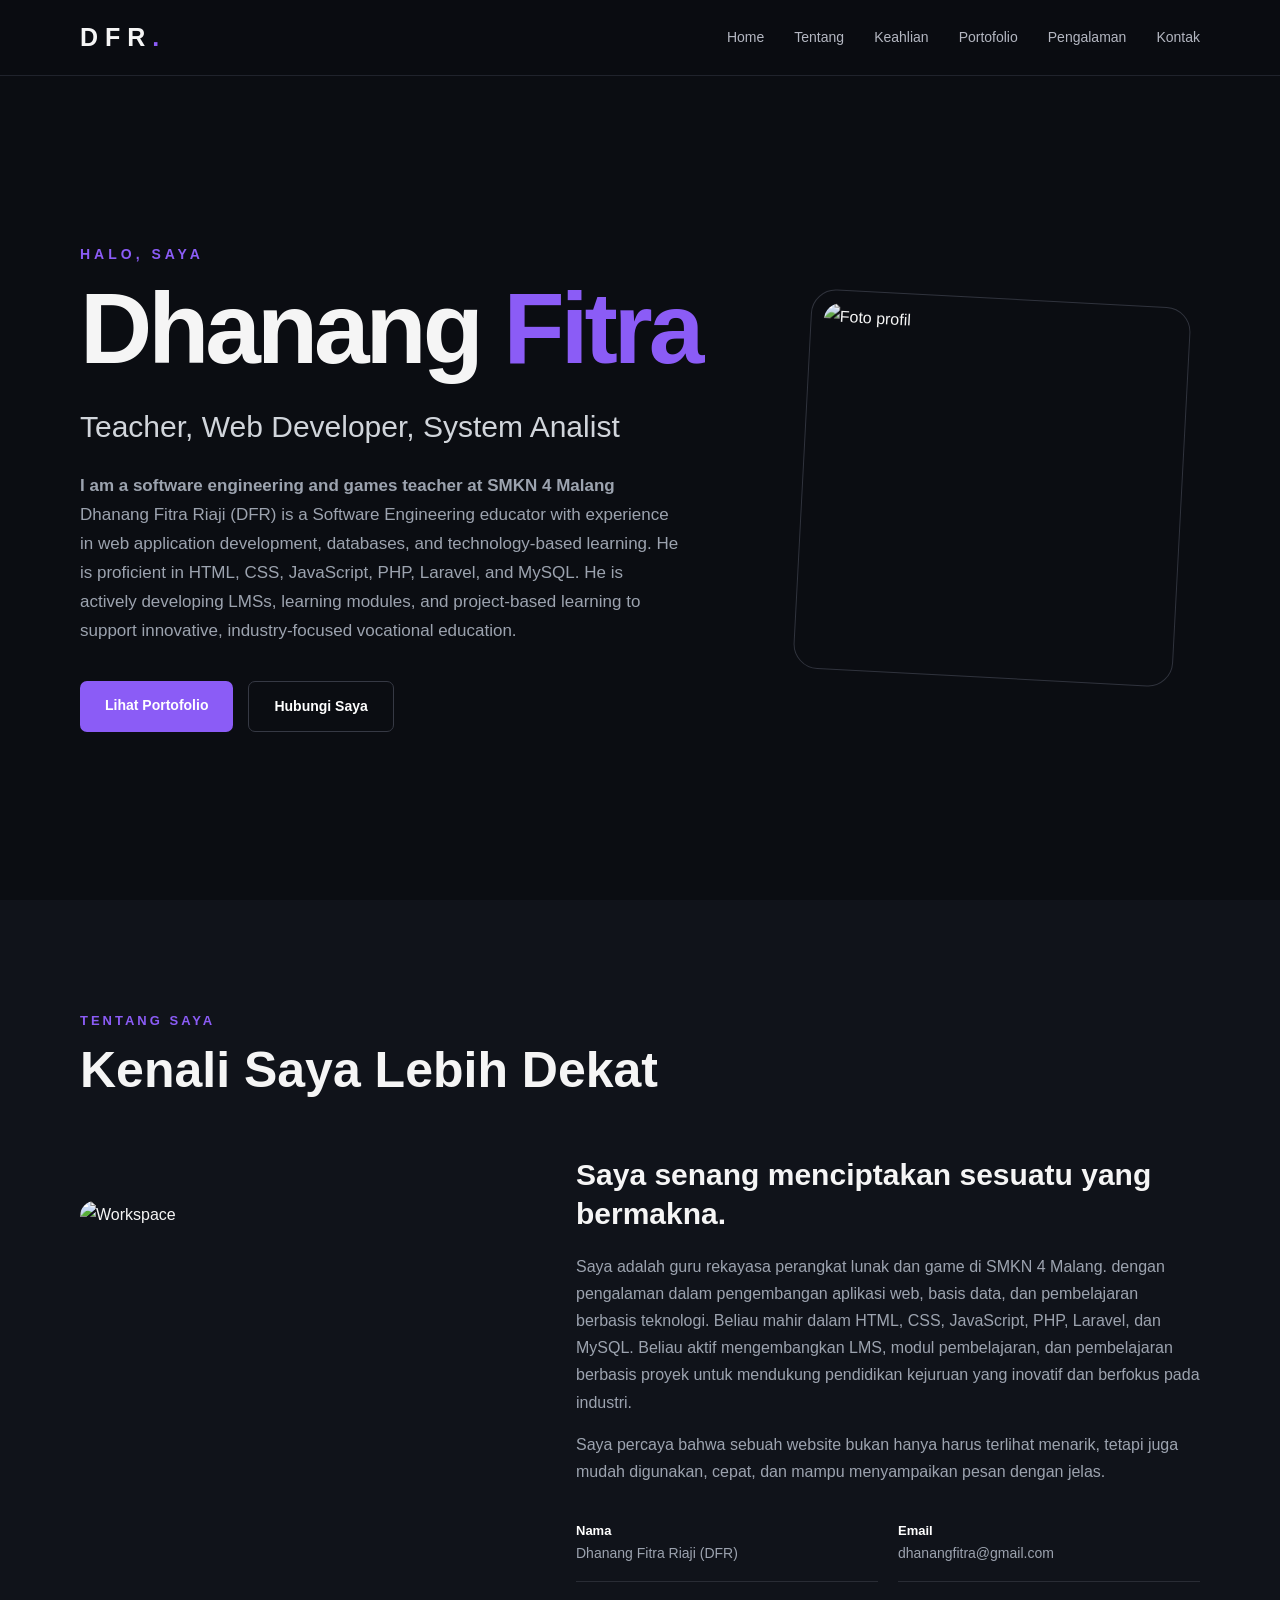
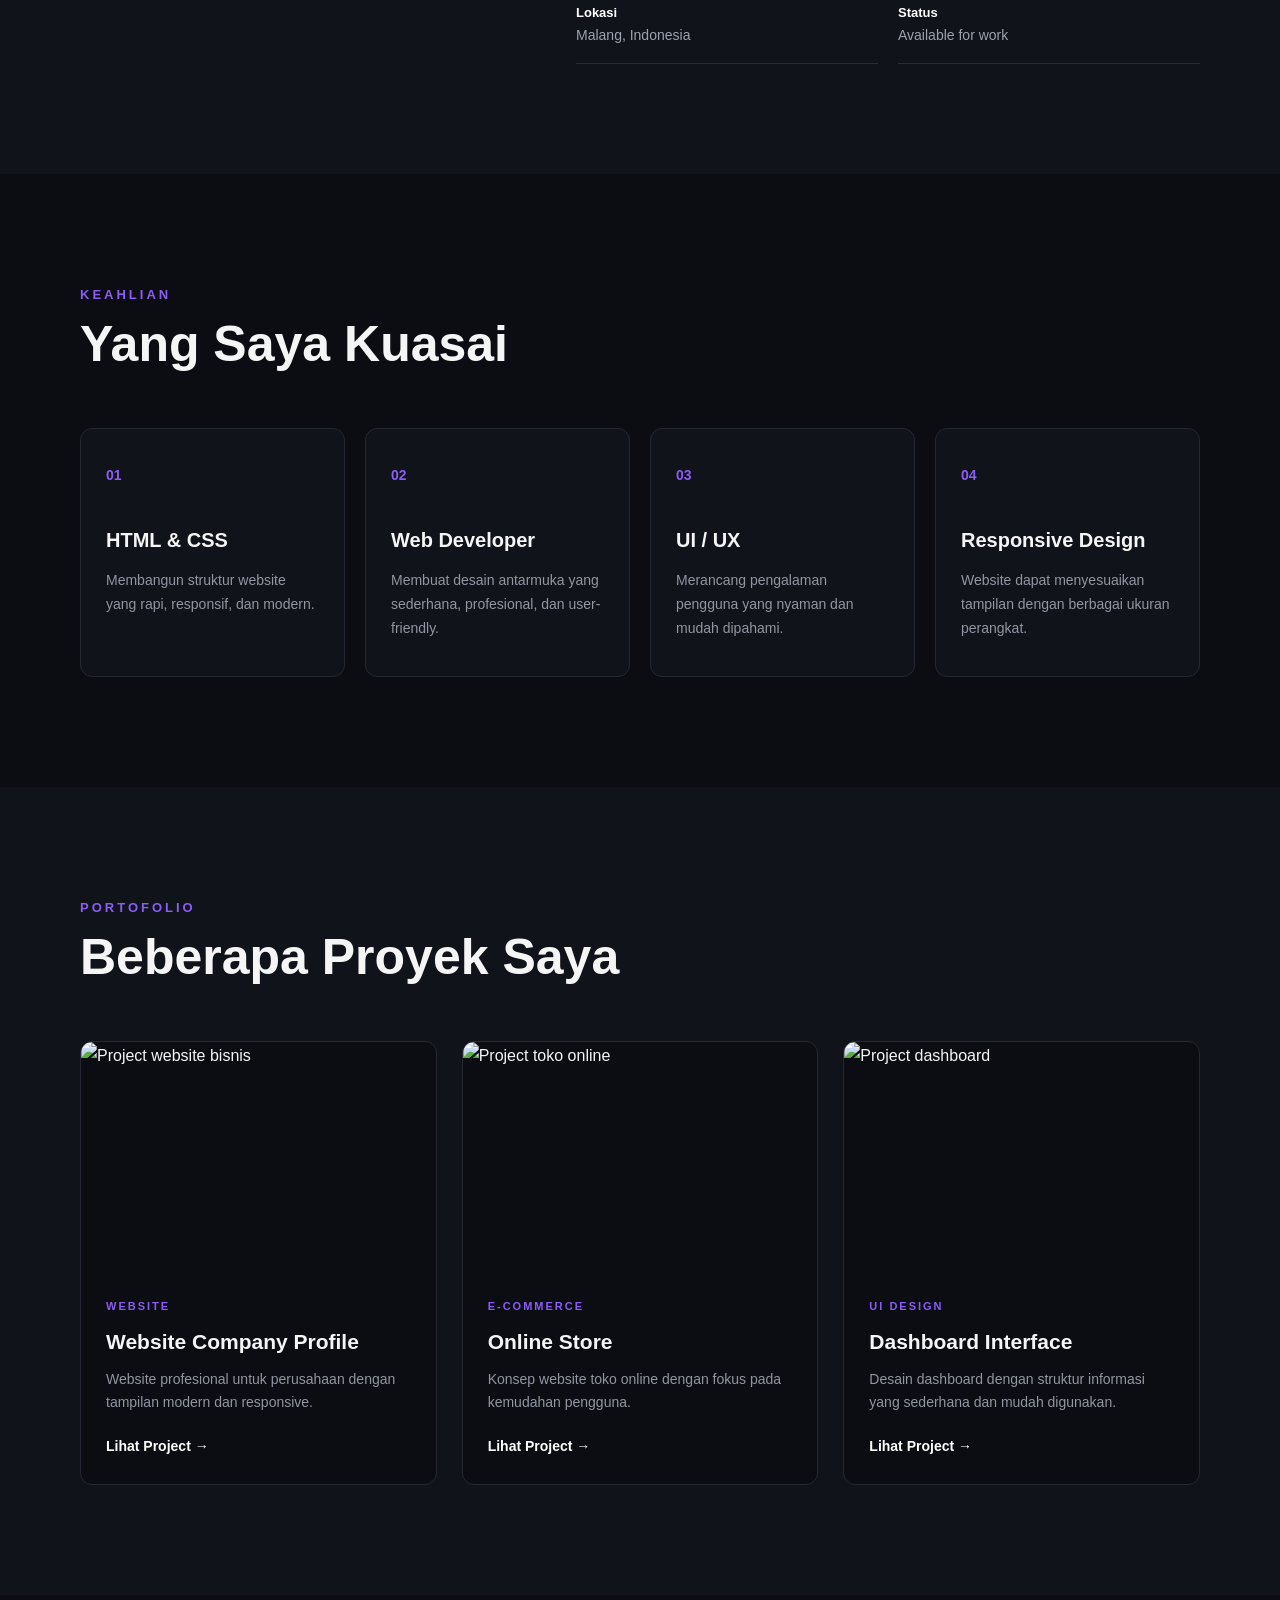
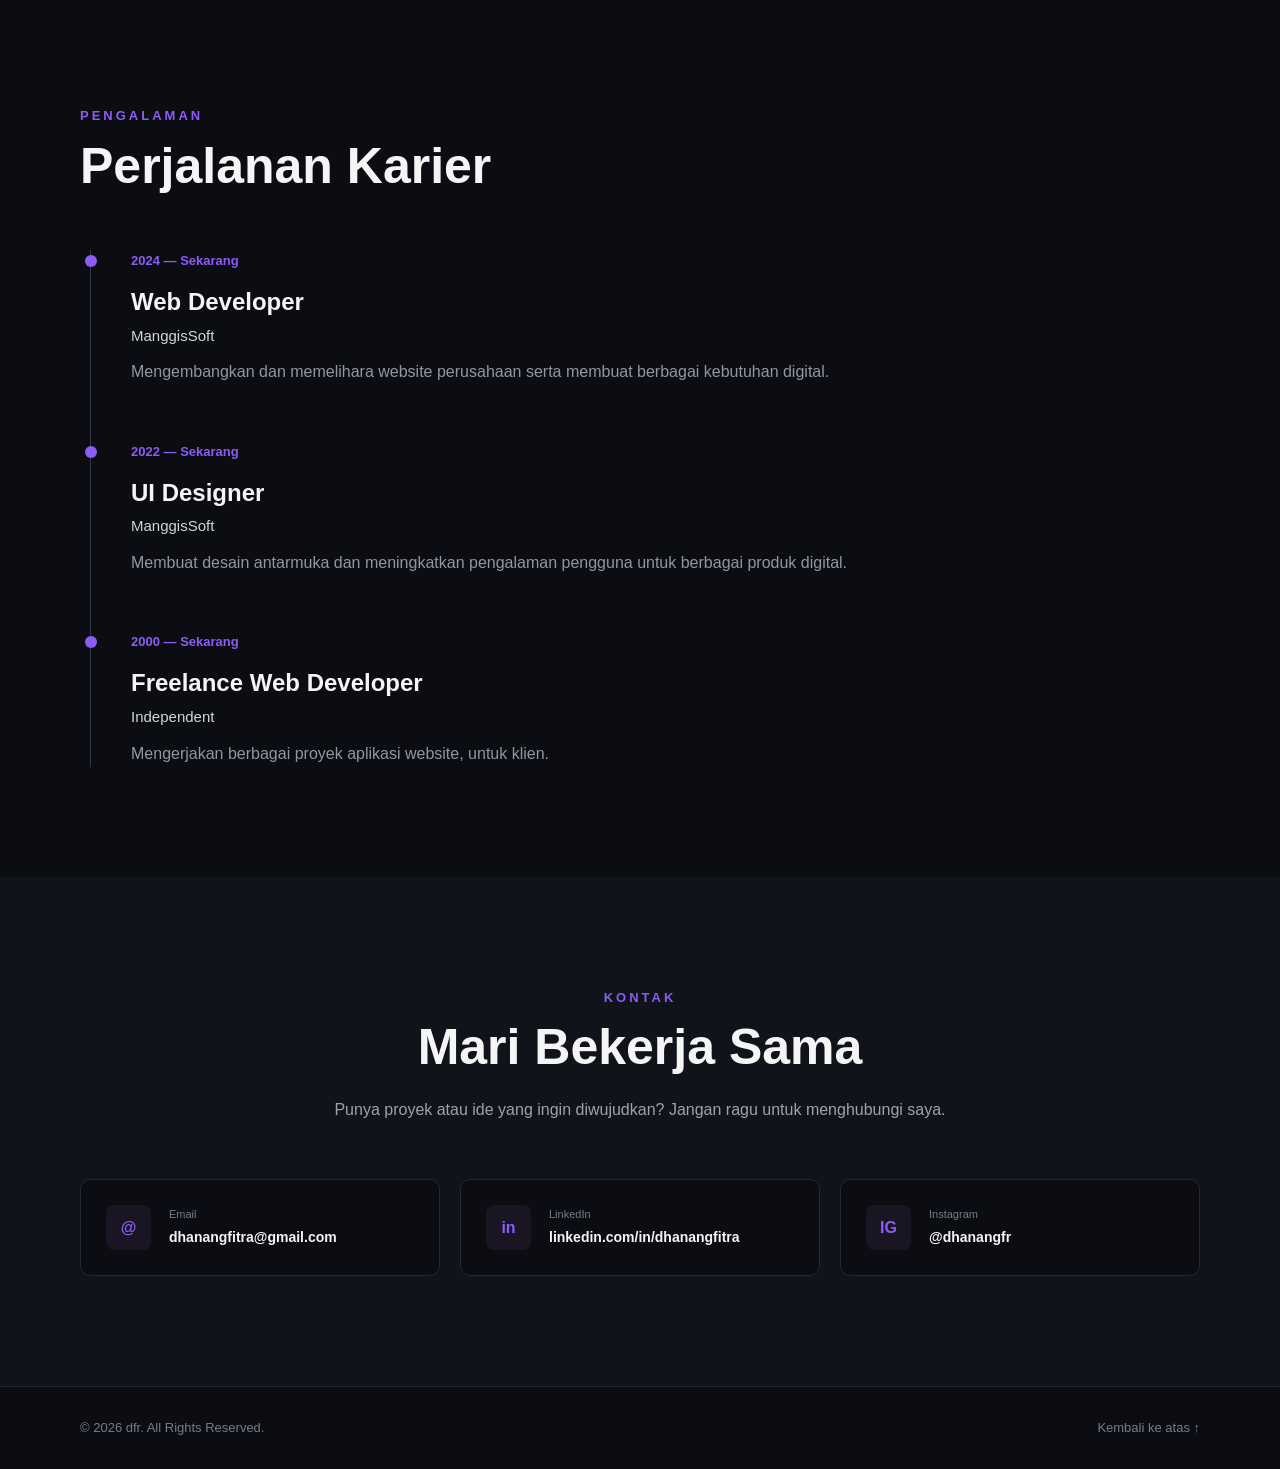
==== index.html @ 5196f811 "Update print statement from 'Hello' to 'Goodbye'" ====
<!DOCTYPE html>
<html lang="id">

<head>
    <meta charset="UTF-8">
    <meta name="viewport" content="width=device-width, initial-scale=1.0">
    <meta name="description" content="Portofolio pribadi">
    <title>Portofolio | Nama Anda</title>

    <style>
        /* =========================================
   RESET
========================================= */

        * {
            margin: 0;
            padding: 0;
            box-sizing: border-box;
        }

        html {
            scroll-behavior: smooth;
        }

        body {
            font-family: Arial, Helvetica, sans-serif;
            background: #0b0d12;
            color: #f5f5f5;
            line-height: 1.7;
        }

        img {
            width: 100%;
            display: block;
        }

        a {
            color: inherit;
            text-decoration: none;
        }


        /* =========================================
   GLOBAL
========================================= */

        .container {
            width: min(1120px, 90%);
            margin: auto;
        }

        .section {
            padding: 110px 0;
        }

        .section-heading {
            max-width: 650px;
            margin-bottom: 55px;
        }

        .section-label {
            color: #8b5cf6;
            font-size: 13px;
            font-weight: 700;
            letter-spacing: 3px;
            margin-bottom: 10px;
        }

        .section-heading h2 {
            font-size: clamp(32px, 5vw, 50px);
            line-height: 1.15;
        }

        .section-heading>p:last-child {
            margin-top: 20px;
            color: #9ca3af;
        }


        /* =========================================
   NAVBAR
========================================= */

        /* =========================================
   NAVBAR
========================================= */

        .header {
            position: fixed;
            width: 100%;
            top: 0;
            left: 0;
            z-index: 1000;

            background: rgba(11, 13, 18, 0.90);
            border-bottom: 1px solid #20232c;

            backdrop-filter: blur(12px);
            -webkit-backdrop-filter: blur(12px);
        }

        .navbar {
            min-height: 75px;

            display: flex;
            align-items: center;
            justify-content: space-between;

            position: relative;
        }

        .logo {
            font-size: 25px;
            font-weight: 800;
        }

        .logo span {
            color: #8b5cf6;
        }

        /* =========================================
   DESKTOP MENU
========================================= */

        .nav-menu {
            display: flex;
            align-items: center;
            gap: 30px;
        }

        .nav-menu a {
            position: relative;

            color: #b4b7c1;
            font-size: 14px;

            transition: 0.3s;
        }

        .nav-menu a:hover {
            color: #ffffff;
        }

        .nav-menu a::after {
            content: "";

            position: absolute;
            left: 0;
            bottom: -7px;

            width: 0;
            height: 2px;

            background: #8b5cf6;

            transition: width 0.3s;
        }

        .nav-menu a:hover::after {
            width: 100%;
        }


        /* =========================================
   HAMBURGER
========================================= */

        .menu-toggle {
            display: none;
        }

        .hamburger {
            display: none;

            width: 32px;
            height: 25px;

            cursor: pointer;

            flex-direction: column;
            justify-content: space-between;
        }

        .hamburger span {
            display: block;

            width: 100%;
            height: 3px;

            background: #ffffff;
            border-radius: 5px;

            transition: 0.3s ease;
        }


        /* =========================================
   MOBILE NAVBAR
========================================= */

        @media (max-width: 768px) {

            .header {
                position: fixed;
            }

            .navbar {
                min-height: 70px;
            }

            /* Hamburger tampil */
            .hamburger {
                display: flex;
            }

            /* Menu mobile */
            .nav-menu {
                position: absolute;

                top: 70px;
                left: 0;

                width: 100%;

                padding: 20px;

                display: flex;
                flex-direction: column;
                align-items: stretch;

                gap: 0;

                background: #0b0d12;

                border-top: 1px solid #20232c;
                border-bottom: 1px solid #20232c;

                /* Tersembunyi */
                opacity: 0;
                visibility: hidden;

                transform: translateY(-10px);

                transition:
                    opacity 0.3s ease,
                    visibility 0.3s ease,
                    transform 0.3s ease;
            }

            .nav-menu a {
                padding: 15px 10px;

                border-bottom: 1px solid #20232c;
            }

            .nav-menu a:last-child {
                border-bottom: none;
            }

            .nav-menu a::after {
                display: none;
            }


            /* =====================================
       MENU AKTIF
    ===================================== */

            .menu-toggle:checked~.nav-menu {
                opacity: 1;
                visibility: visible;
                transform: translateY(0);
            }


            /* =====================================
       ANIMASI HAMBURGER → X
    ===================================== */

            .menu-toggle:checked+.hamburger span:nth-child(1) {
                transform: translateY(11px) rotate(45deg);
            }

            .menu-toggle:checked+.hamburger span:nth-child(2) {
                opacity: 0;
            }

            .menu-toggle:checked+.hamburger span:nth-child(3) {
                transform: translateY(-11px) rotate(-45deg);
            }
        }

        /* =========================================
   HERO
========================================= */

        .hero {
            min-height: 100vh;
            display: flex;
            align-items: center;
            padding-top: 75px;
        }

        .hero-content {
            display: grid;
            grid-template-columns: 1.2fr 0.8fr;
            align-items: center;
            gap: 80px;
        }

        .subtitle {
            color: #8b5cf6;
            font-size: 14px;
            font-weight: 700;
            letter-spacing: 4px;
            margin-bottom: 15px;
        }

        .hero h1 {
            font-size: clamp(55px, 9vw, 100px);
            line-height: 0.95;
            letter-spacing: -4px;
        }

        .hero h1 span {
            color: #8b5cf6;
        }

        .hero h2 {
            margin-top: 25px;
            font-size: clamp(20px, 3vw, 30px);
            color: #d1d5db;
            font-weight: 500;
        }

        .hero-description {
            max-width: 600px;
            margin-top: 20px;
            color: #9ca3af;
            font-size: 17px;
        }

        .hero-buttons {
            display: flex;
            gap: 15px;
            margin-top: 35px;
        }

        .btn {
            padding: 13px 25px;
            border-radius: 7px;
            font-size: 14px;
            font-weight: 700;
            transition: 0.3s;
        }

        .btn-primary {
            background: #8b5cf6;
            color: white;
        }

        .btn-primary:hover {
            background: #7c3aed;
            transform: translateY(-3px);
        }

        .btn-outline {
            border: 1px solid #363944;
            color: #ffffff;
        }

        .btn-outline:hover {
            border-color: #8b5cf6;
            color: #8b5cf6;
        }


        /* =========================================
   HERO IMAGE
========================================= */

        .hero-image {
            display: flex;
            justify-content: center;
        }

        .image-frame {
            width: min(380px, 100%);
            aspect-ratio: 1;
            padding: 12px;
            border: 1px solid #30333d;
            border-radius: 25px;
            transform: rotate(3deg);
        }

        .image-frame img {
            height: 100%;
            object-fit: cover;
            border-radius: 18px;
            filter: grayscale(20%);
        }


        /* =========================================
   ABOUT
========================================= */

        .about {
            background: #10131a;
        }

        .about-grid {
            display: grid;
            grid-template-columns: 0.8fr 1.2fr;
            gap: 80px;
            align-items: center;
        }

        .about-image img {
            aspect-ratio: 1;
            object-fit: cover;
            border-radius: 15px;
        }

        .about-text h3 {
            font-size: 30px;
            line-height: 1.3;
            margin-bottom: 20px;
        }

        .about-text p {
            color: #9ca3af;
            margin-bottom: 15px;
        }

        .about-info {
            display: grid;
            grid-template-columns: 1fr 1fr;
            gap: 20px;
            margin-top: 35px;
        }

        .about-info div {
            display: flex;
            flex-direction: column;
            padding-bottom: 15px;
            border-bottom: 1px solid #292c35;
        }

        .about-info strong {
            font-size: 13px;
            color: #ffffff;
        }

        .about-info span {
            color: #9ca3af;
            font-size: 14px;
        }


        /* =========================================
   SKILLS
========================================= */

        .skills-grid {
            display: grid;
            grid-template-columns: repeat(4, 1fr);
            gap: 20px;
        }

        .skill-card {
            padding: 35px 25px;
            background: #10131a;
            border: 1px solid #252832;
            border-radius: 12px;
            transition: 0.3s;
        }

        .skill-card:hover {
            transform: translateY(-8px);
            border-color: #8b5cf6;
        }

        .skill-icon {
            color: #8b5cf6;
            font-size: 14px;
            font-weight: 700;
            margin-bottom: 35px;
        }

        .skill-card h3 {
            font-size: 20px;
            margin-bottom: 12px;
        }

        .skill-card p {
            color: #9296a2;
            font-size: 14px;
        }


        /* =========================================
   PORTFOLIO
========================================= */

        .portfolio {
            background: #10131a;
        }

        .portfolio-grid {
            display: grid;
            grid-template-columns: repeat(3, 1fr);
            gap: 25px;
        }

        .project-card {
            background: #0b0d12;
            border: 1px solid #252832;
            border-radius: 12px;
            overflow: hidden;
            transition: 0.3s;
        }

        .project-card:hover {
            transform: translateY(-8px);
            border-color: #8b5cf6;
        }

        .project-image {
            height: 230px;
            overflow: hidden;
        }

        .project-image img {
            height: 100%;
            object-fit: cover;
            transition: 0.5s;
        }

        .project-card:hover .project-image img {
            transform: scale(1.05);
        }

        .project-content {
            padding: 25px;
        }

        .project-category {
            color: #8b5cf6;
            font-size: 11px;
            letter-spacing: 2px;
            font-weight: 700;
        }

        .project-content h3 {
            font-size: 21px;
            margin: 8px 0;
        }

        .project-content p:not(.project-category) {
            color: #9296a2;
            font-size: 14px;
        }

        .project-link {
            display: inline-block;
            margin-top: 20px;
            color: #ffffff;
            font-size: 14px;
            font-weight: 700;
        }

        .project-link:hover {
            color: #8b5cf6;
        }


        /* =========================================
   EXPERIENCE
========================================= */

        .timeline {
            max-width: 850px;
            border-left: 1px solid #343741;
            margin-left: 10px;
        }

        .timeline-item {
            position: relative;
            padding: 0 0 55px 40px;
        }

        .timeline-item:last-child {
            padding-bottom: 0;
        }

        .timeline-item::before {
            content: "";
            width: 12px;
            height: 12px;
            background: #8b5cf6;
            border-radius: 50%;
            position: absolute;
            left: -6px;
            top: 5px;
        }

        .timeline-date {
            color: #8b5cf6;
            font-size: 13px;
            font-weight: 700;
            margin-bottom: 10px;
        }

        .timeline-content h3 {
            font-size: 24px;
        }

        .timeline-content h4 {
            color: #d1d5db;
            font-size: 15px;
            font-weight: 500;
            margin-bottom: 10px;
        }

        .timeline-content p {
            color: #9296a2;
        }


        /* =========================================
   CONTACT
========================================= */

        .contact {
            background: #10131a;
        }

        .contact-container {
            text-align: center;
        }

        .contact-container .section-heading {
            margin-left: auto;
            margin-right: auto;
        }

        .contact-grid {
            display: grid;
            grid-template-columns: repeat(3, 1fr);
            gap: 20px;
            text-align: left;
        }

        .contact-card {
            display: flex;
            align-items: center;
            gap: 18px;
            padding: 25px;
            background: #0b0d12;
            border: 1px solid #252832;
            border-radius: 10px;
            transition: 0.3s;
        }

        .contact-card:hover {
            border-color: #8b5cf6;
            transform: translateY(-5px);
        }

        .contact-icon {
            width: 45px;
            height: 45px;
            display: grid;
            place-items: center;
            border-radius: 8px;
            background: #191522;
            color: #8b5cf6;
            font-weight: 700;
        }

        .contact-card small {
            display: block;
            color: #777c89;
            font-size: 11px;
        }

        .contact-card strong {
            font-size: 14px;
        }


        /* =========================================
   FOOTER
========================================= */

        .footer {
            padding: 30px 0;
            border-top: 1px solid #20232c;
        }

        .footer-content {
            display: flex;
            justify-content: space-between;
            align-items: center;
            color: #777c89;
            font-size: 13px;
        }

        .footer a:hover {
            color: #8b5cf6;
        }


        /* =========================================
   TABLET
========================================= */

        @media (max-width: 900px) {

            .nav-menu {
                gap: 15px;
            }

            .hero-content {
                grid-template-columns: 1fr 0.7fr;
                gap: 40px;
            }

            .about-grid {
                gap: 40px;
            }

            .skills-grid {
                grid-template-columns: repeat(2, 1fr);
            }

            .portfolio-grid {
                grid-template-columns: repeat(2, 1fr);
            }

            .contact-grid {
                grid-template-columns: 1fr;
            }
        }


        /* =========================================
   MOBILE
========================================= */

        @media (max-width: 650px) {

            .section {
                padding: 80px 0;
            }

            .header {
                position: relative;
            }

            .navbar {
                min-height: auto;
                padding: 20px 0;
                flex-direction: column;
                gap: 20px;
            }

            .nav-menu {
                width: 100%;
                overflow-x: auto;
                justify-content: flex-start;
                gap: 22px;
                padding-bottom: 5px;
            }

            .nav-menu a {
                white-space: nowrap;
                font-size: 13px;
            }

            .hero {
                min-height: auto;
                padding: 90px 0;
            }

            .hero-content {
                grid-template-columns: 1fr;
                gap: 60px;
            }

            .hero h1 {
                font-size: clamp(55px, 18vw, 85px);
            }

            .hero-description {
                font-size: 15px;
            }

            .hero-buttons {
                flex-direction: column;
            }

            .btn {
                text-align: center;
            }

            .hero-image {
                max-width: 300px;
                margin: auto;
            }

            .about-grid {
                grid-template-columns: 1fr;
                gap: 40px;
            }

            .about-text h3 {
                font-size: 25px;
            }

            .about-info {
                grid-template-columns: 1fr;
            }

            .skills-grid {
                grid-template-columns: 1fr;
            }

            .portfolio-grid {
                grid-template-columns: 1fr;
            }

            .project-image {
                height: 220px;
            }

            .timeline-item {
                padding-left: 30px;
            }

            .footer-content {
                flex-direction: column;
                gap: 10px;
                text-align: center;
            }
        }


        /* =========================================
   SMALL MOBILE
========================================= */

        @media (max-width: 400px) {

            .hero h1 {
                letter-spacing: -2px;
            }

            .section-heading h2 {
                font-size: 32px;
            }

            .contact-card {
                padding: 18px;
            }
        }
    </style>
</head>

<body>

    <!-- NAVBAR -->

    <header class="header">
        <nav class="navbar container">

            <a href="#home" class="logo">
                D F R<span> . </span>
            </a>

            <!-- Hamburger -->
            <input type="checkbox" id="menu-toggle" class="menu-toggle">

            <label for="menu-toggle" class="hamburger">
                <span></span>
                <span></span>
                <span></span>
            </label>

            <!-- Navigation -->
            <div class="nav-menu">
                <a href="#home">Home</a>
                <a href="#about">Tentang</a>
                <a href="#skills">Keahlian</a>
                <a href="#portfolio">Portofolio</a>
                <a href="#experience">Pengalaman</a>
                <a href="#contact">Kontak</a>
            </div>

        </nav>
    </header>



    <main>

        <!-- HERO -->
        <section id="home" class="hero">
            <div class="container hero-content">

                <div class="hero-text">
                    <p class="subtitle">HALO, SAYA</p>

                    <h1>
                        Dhanang <span>Fitra</span>
                    </h1>

                    <h2>Teacher, Web Developer, System Analist</h2>

                    <p class="hero-description">
                        <b>I am a software engineering and games teacher at SMKN 4 Malang</b><br>
                        Dhanang Fitra Riaji (DFR) is a Software Engineering educator with experience in web application
                        development,
                        databases, and technology-based learning. He is proficient in HTML, CSS, JavaScript, PHP,
                        Laravel, and
                        MySQL. He is actively developing LMSs, learning modules, and project-based learning to support
                        innovative, industry-focused vocational education.
                    </p>

                    <div class="hero-buttons">
                        <a href="#portfolio" class="btn btn-primary">
                            Lihat Portofolio
                        </a>

                        <a href="#contact" class="btn btn-outline">
                            Hubungi Saya
                        </a>
                    </div>
                </div>

                <div class="hero-image">
                    <div class="image-frame">
                        <img src="https://6a964bcf3db6a220b863f9b5.imgix.net/sandbox/dfr-profile.png" alt="Foto profil">
                    </div>
                </div>

            </div>
        </section>


        <!-- ABOUT -->
        <section id="about" class="section about">
            <div class="container">

                <div class="section-heading">
                    <p class="section-label">TENTANG SAYA</p>
                    <h2>Kenali Saya Lebih Dekat</h2>
                </div>

                <div class="about-grid">

                    <div class="about-image">
                        <img src="https://images.unsplash.com/photo-1497366754035-f200968a6e72" alt="Workspace">
                    </div>

                    <div class="about-text">
                        <h3>Saya senang menciptakan sesuatu yang bermakna.</h3>

                        <p>

                            Saya adalah guru rekayasa perangkat lunak dan game di SMKN 4 Malang.
                            dengan pengalaman dalam pengembangan aplikasi web, basis data, dan pembelajaran berbasis
                            teknologi. Beliau mahir dalam HTML, CSS, JavaScript,
                            PHP, Laravel, dan MySQL. Beliau aktif mengembangkan LMS, modul pembelajaran, dan
                            pembelajaran berbasis proyek
                            untuk mendukung pendidikan kejuruan yang inovatif dan berfokus pada industri.
                        </p>

                        <p>
                            Saya percaya bahwa sebuah website bukan hanya harus
                            terlihat menarik, tetapi juga mudah digunakan,
                            cepat, dan mampu menyampaikan pesan dengan jelas.
                        </p>

                        <div class="about-info">
                            <div>
                                <strong>Nama</strong>
                                <span>Dhanang Fitra Riaji (DFR)</span>
                            </div>

                            <div>
                                <strong>Email</strong>
                                <span>dhanangfitra@gmail.com</span>
                            </div>

                            <div>
                                <strong>Lokasi</strong>
                                <span>Malang, Indonesia</span>
                            </div>

                            <div>
                                <strong>Status</strong>
                                <span>Available for work</span>
                            </div>
                        </div>
                    </div>

                </div>

            </div>
        </section>


        <!-- SKILLS -->
        <section id="skills" class="section skills">
            <div class="container">

                <div class="section-heading">
                    <p class="section-label">KEAHLIAN</p>
                    <h2>Yang Saya Kuasai</h2>
                </div>

                <div class="skills-grid">

                    <div class="skill-card">
                        <div class="skill-icon">01</div>
                        <h3>HTML & CSS</h3>
                        <p>
                            Membangun struktur website yang rapi,
                            responsif, dan modern.
                        </p>
                    </div>

                    <div class="skill-card">
                        <div class="skill-icon">02</div>
                        <h3>Web Developer</h3>
                        <p>
                            Membuat desain antarmuka yang sederhana,
                            profesional, dan user-friendly.
                        </p>
                    </div>

                    <div class="skill-card">
                        <div class="skill-icon">03</div>
                        <h3>UI / UX</h3>
                        <p>
                            Merancang pengalaman pengguna yang nyaman
                            dan mudah dipahami.
                        </p>
                    </div>

                    <div class="skill-card">
                        <div class="skill-icon">04</div>
                        <h3>Responsive Design</h3>
                        <p>
                            Website dapat menyesuaikan tampilan
                            dengan berbagai ukuran perangkat.
                        </p>
                    </div>

                </div>

            </div>
        </section>


        <!-- PORTFOLIO -->
        <section id="portfolio" class="section portfolio">
            <div class="container">

                <div class="section-heading">
                    <p class="section-label">PORTOFOLIO</p>
                    <h2>Beberapa Proyek Saya</h2>
                </div>

                <div class="portfolio-grid">

                    <article class="project-card">
                        <div class="project-image">
                            <img src="https://images.unsplash.com/photo-1460925895917-afdab827c52f"
                                alt="Project website bisnis">
                        </div>

                        <div class="project-content">
                            <p class="project-category">
                                WEBSITE
                            </p>

                            <h3>Website Company Profile</h3>

                            <p>
                                Website profesional untuk perusahaan
                                dengan tampilan modern dan responsive.
                            </p>

                            <a href="#" class="project-link">
                                Lihat Project →
                            </a>
                        </div>
                    </article>


                    <article class="project-card">
                        <div class="project-image">
                            <img src="https://images.unsplash.com/photo-1556742049-0cfed4f6a45d"
                                alt="Project toko online">
                        </div>

                        <div class="project-content">
                            <p class="project-category">
                                E-COMMERCE
                            </p>

                            <h3>Online Store</h3>

                            <p>
                                Konsep website toko online dengan
                                fokus pada kemudahan pengguna.
                            </p>

                            <a href="#" class="project-link">
                                Lihat Project →
                            </a>
                        </div>
                    </article>


                    <article class="project-card">
                        <div class="project-image">
                            <img src="https://images.unsplash.com/photo-1558655146-d09347e92766"
                                alt="Project dashboard">
                        </div>

                        <div class="project-content">
                            <p class="project-category">
                                UI DESIGN
                            </p>

                            <h3>Dashboard Interface</h3>

                            <p>
                                Desain dashboard dengan struktur informasi
                                yang sederhana dan mudah digunakan.
                            </p>

                            <a href="#" class="project-link">
                                Lihat Project →
                            </a>
                        </div>
                    </article>

                </div>

            </div>
        </section>


        <!-- EXPERIENCE -->
        <section id="experience" class="section experience">
            <div class="container">

                <div class="section-heading">
                    <p class="section-label">PENGALAMAN</p>
                    <h2>Perjalanan Karier</h2>
                </div>

                <div class="timeline">

                    <div class="timeline-item">
                        <div class="timeline-date">
                            2024 — Sekarang
                        </div>

                        <div class="timeline-content">
                            <h3>Web Developer</h3>
                            <h4>ManggisSoft</h4>
                            <p>
                                Mengembangkan dan memelihara website
                                perusahaan serta membuat berbagai
                                kebutuhan digital.
                            </p>
                        </div>
                    </div>


                    <div class="timeline-item">
                        <div class="timeline-date">
                            2022 — Sekarang
                        </div>

                        <div class="timeline-content">
                            <h3>UI Designer</h3>
                            <h4>ManggisSoft</h4>
                            <p>
                                Membuat desain antarmuka dan meningkatkan
                                pengalaman pengguna untuk berbagai produk digital.
                            </p>
                        </div>
                    </div>


                    <div class="timeline-item">
                        <div class="timeline-date">
                            2000 — Sekarang
                        </div>

                        <div class="timeline-content">
                            <h3>Freelance Web Developer</h3>
                            <h4>Independent</h4>
                            <p>
                                Mengerjakan berbagai proyek aplikasi website,
                                untuk klien.
                            </p>
                        </div>
                    </div>

                </div>

            </div>
        </section>


        <!-- CONTACT -->
        <section id="contact" class="section contact">
            <div class="container contact-container">

                <div class="section-heading">
                    <p class="section-label">KONTAK</p>
                    <h2>Mari Bekerja Sama</h2>

                    <p>
                        Punya proyek atau ide yang ingin diwujudkan?
                        Jangan ragu untuk menghubungi saya.
                    </p>
                </div>

                <div class="contact-grid">

                    <a href="mailto:dhanangfitra@gmail.com" class="contact-card">
                        <span class="contact-icon">@</span>
                        <div>
                            <small>Email</small>
                            <strong>dhanangfitra@gmail.com</strong>
                        </div>
                    </a>

                    <a href="https://www.linkedin.com/in/dhanang-fitra-09279a427/" class="contact-card" target="_blank">
                        <span class="contact-icon">in</span>
                        <div>
                            <small>LinkedIn</small>
                            <strong>linkedin.com/in/dhanangfitra</strong>
                        </div>
                    </a>

                    <a href="https://www.instagram.com/dhanangfr" class="contact-card" target="_blank">
                        <span class="contact-icon">IG</span>
                        <div>
                            <small>Instagram</small>
                            <strong>@dhanangfr</strong>
                        </div>
                    </a>

                </div>

            </div>
        </section>

    </main>


    <!-- FOOTER -->
    <footer class="footer">
        <div class="container footer-content">
            <p>
                © 2026 dfr. All Rights Reserved.
            </p>

            <a href="#home">
                Kembali ke atas ↑
            </a>
        </div>
    </footer>

</body>

</html>
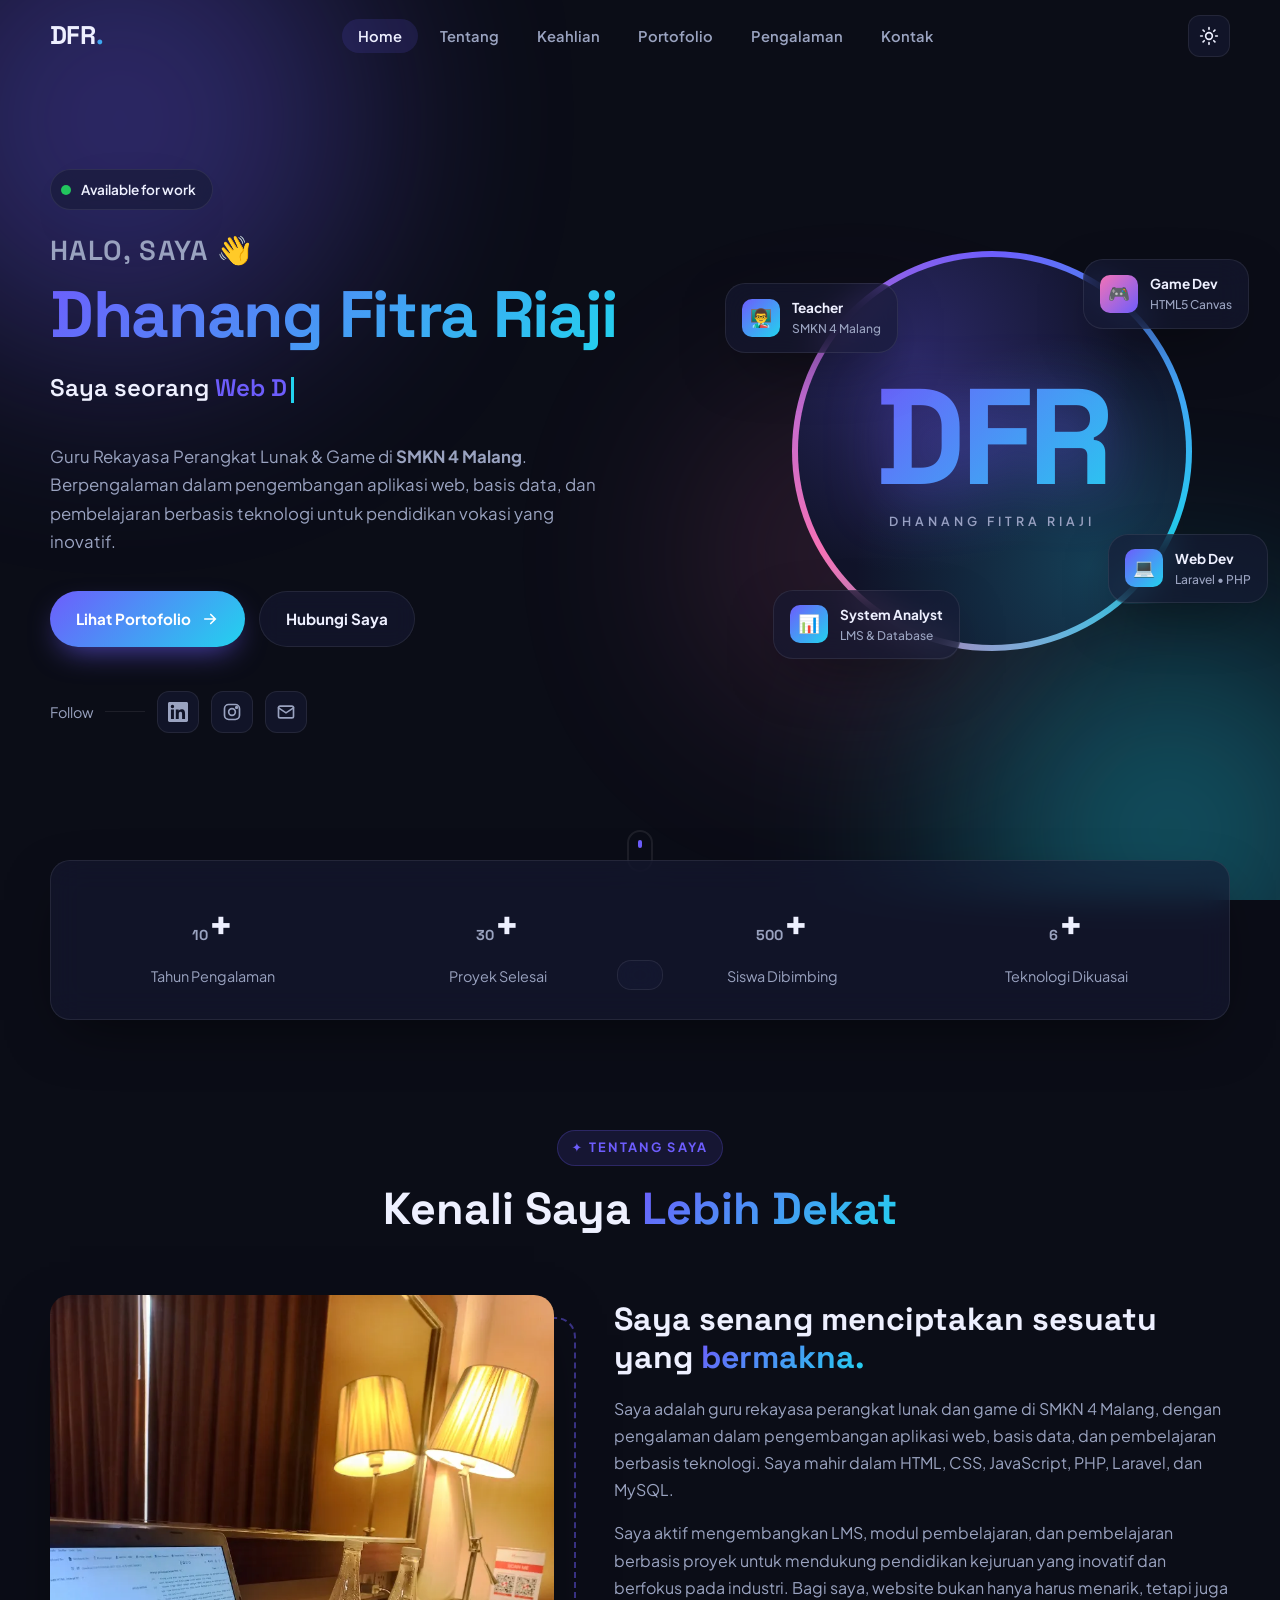
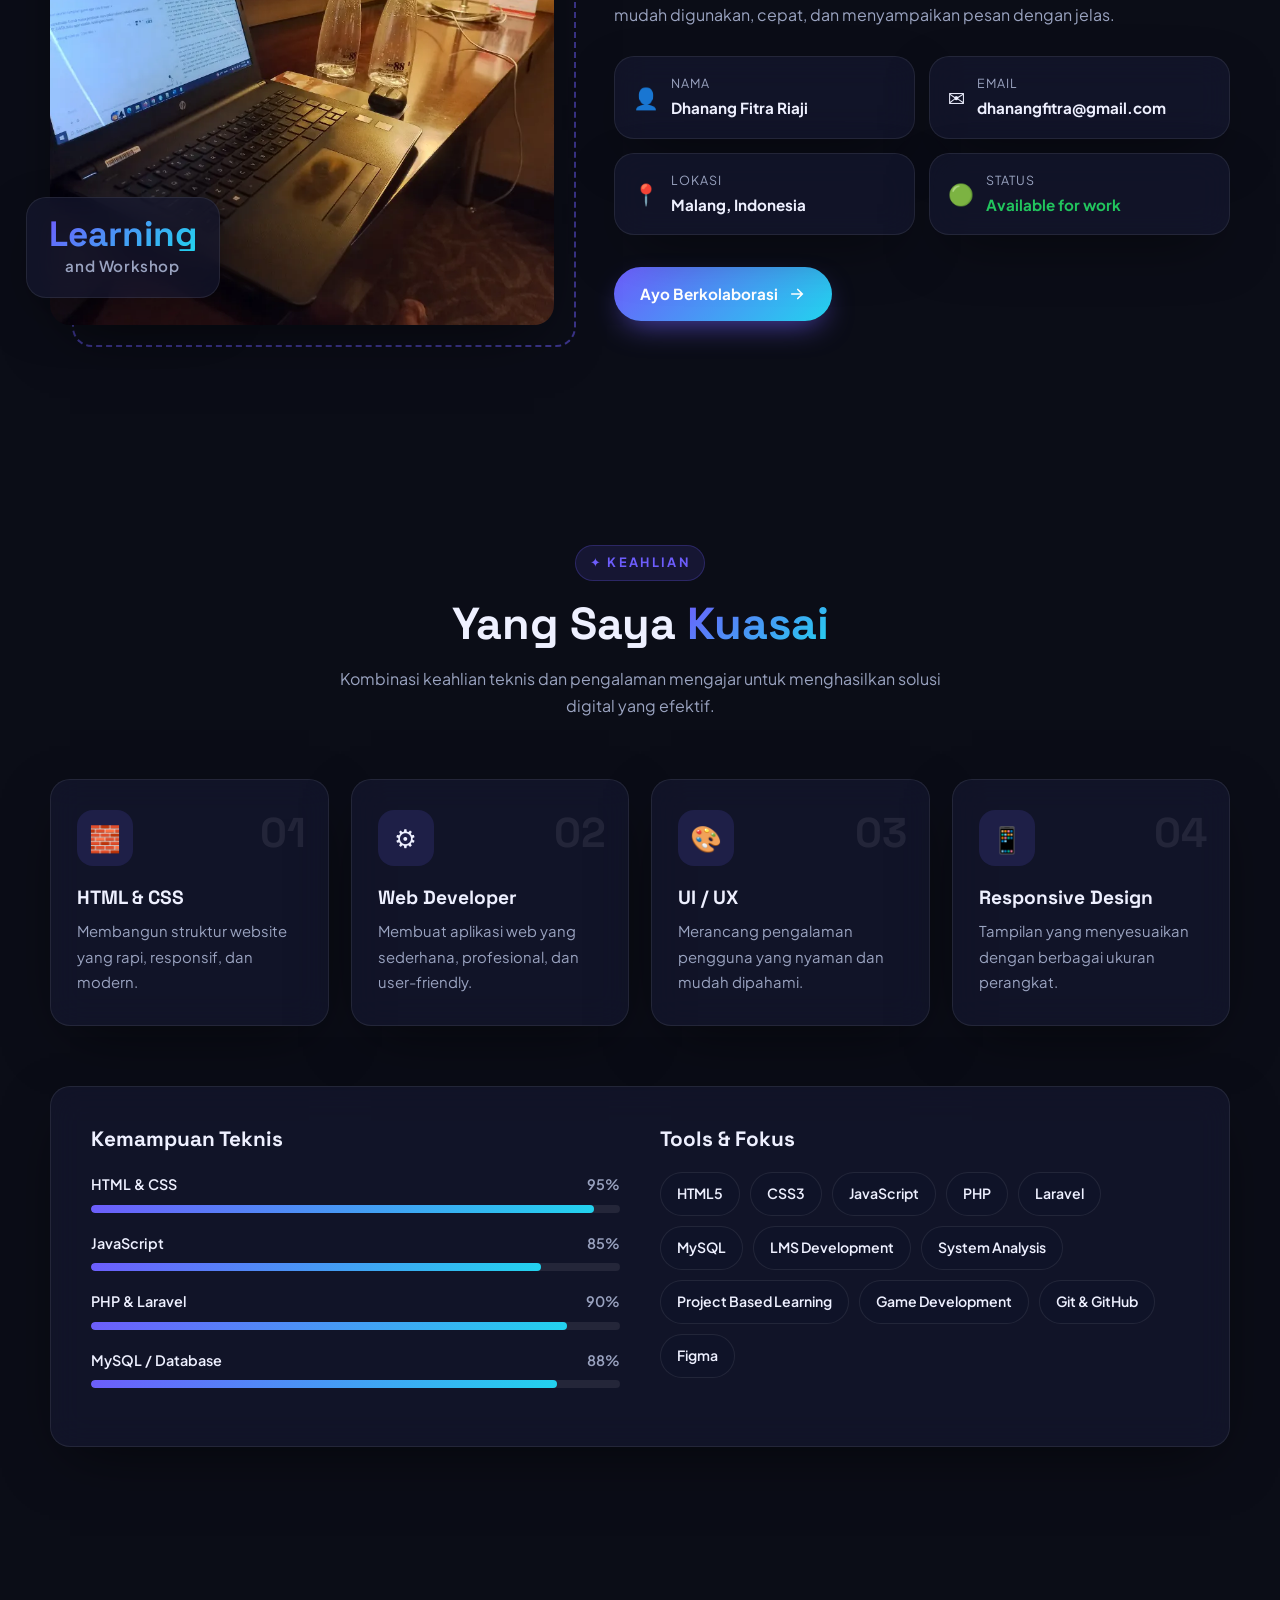
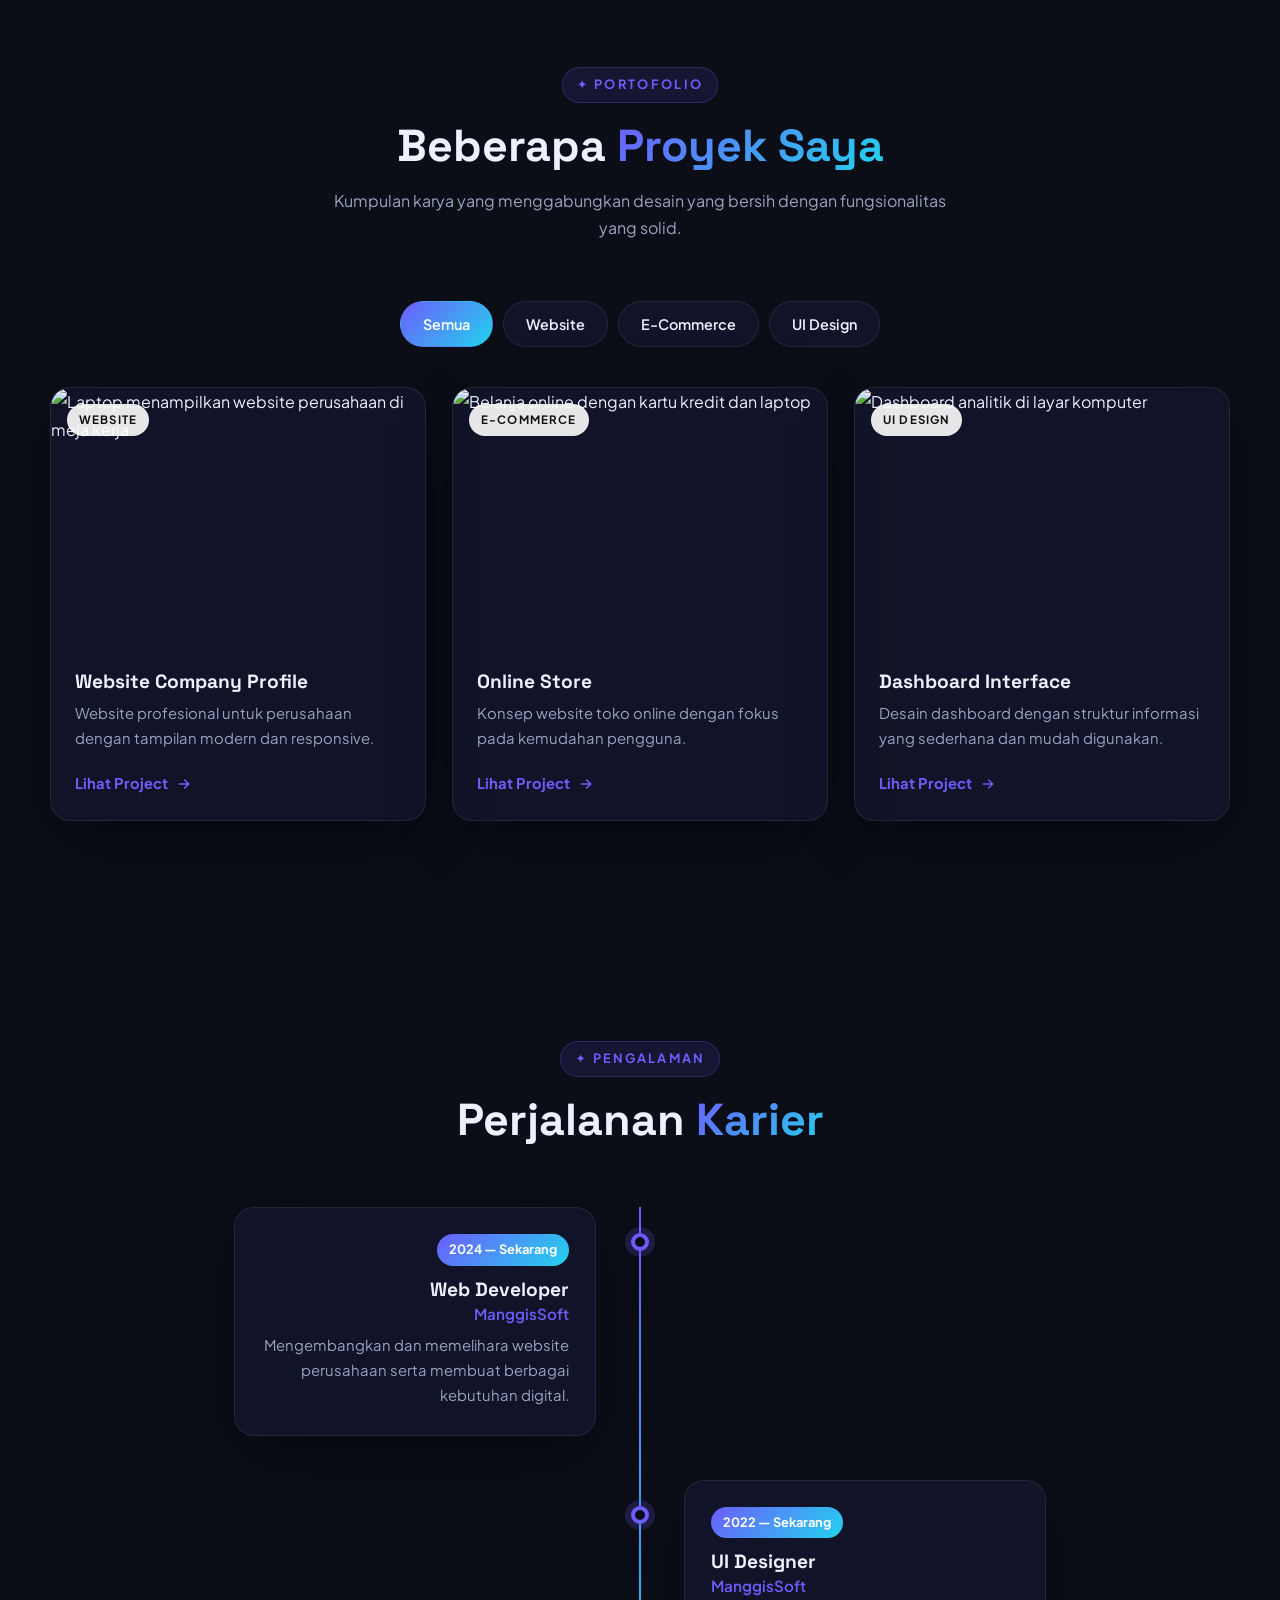
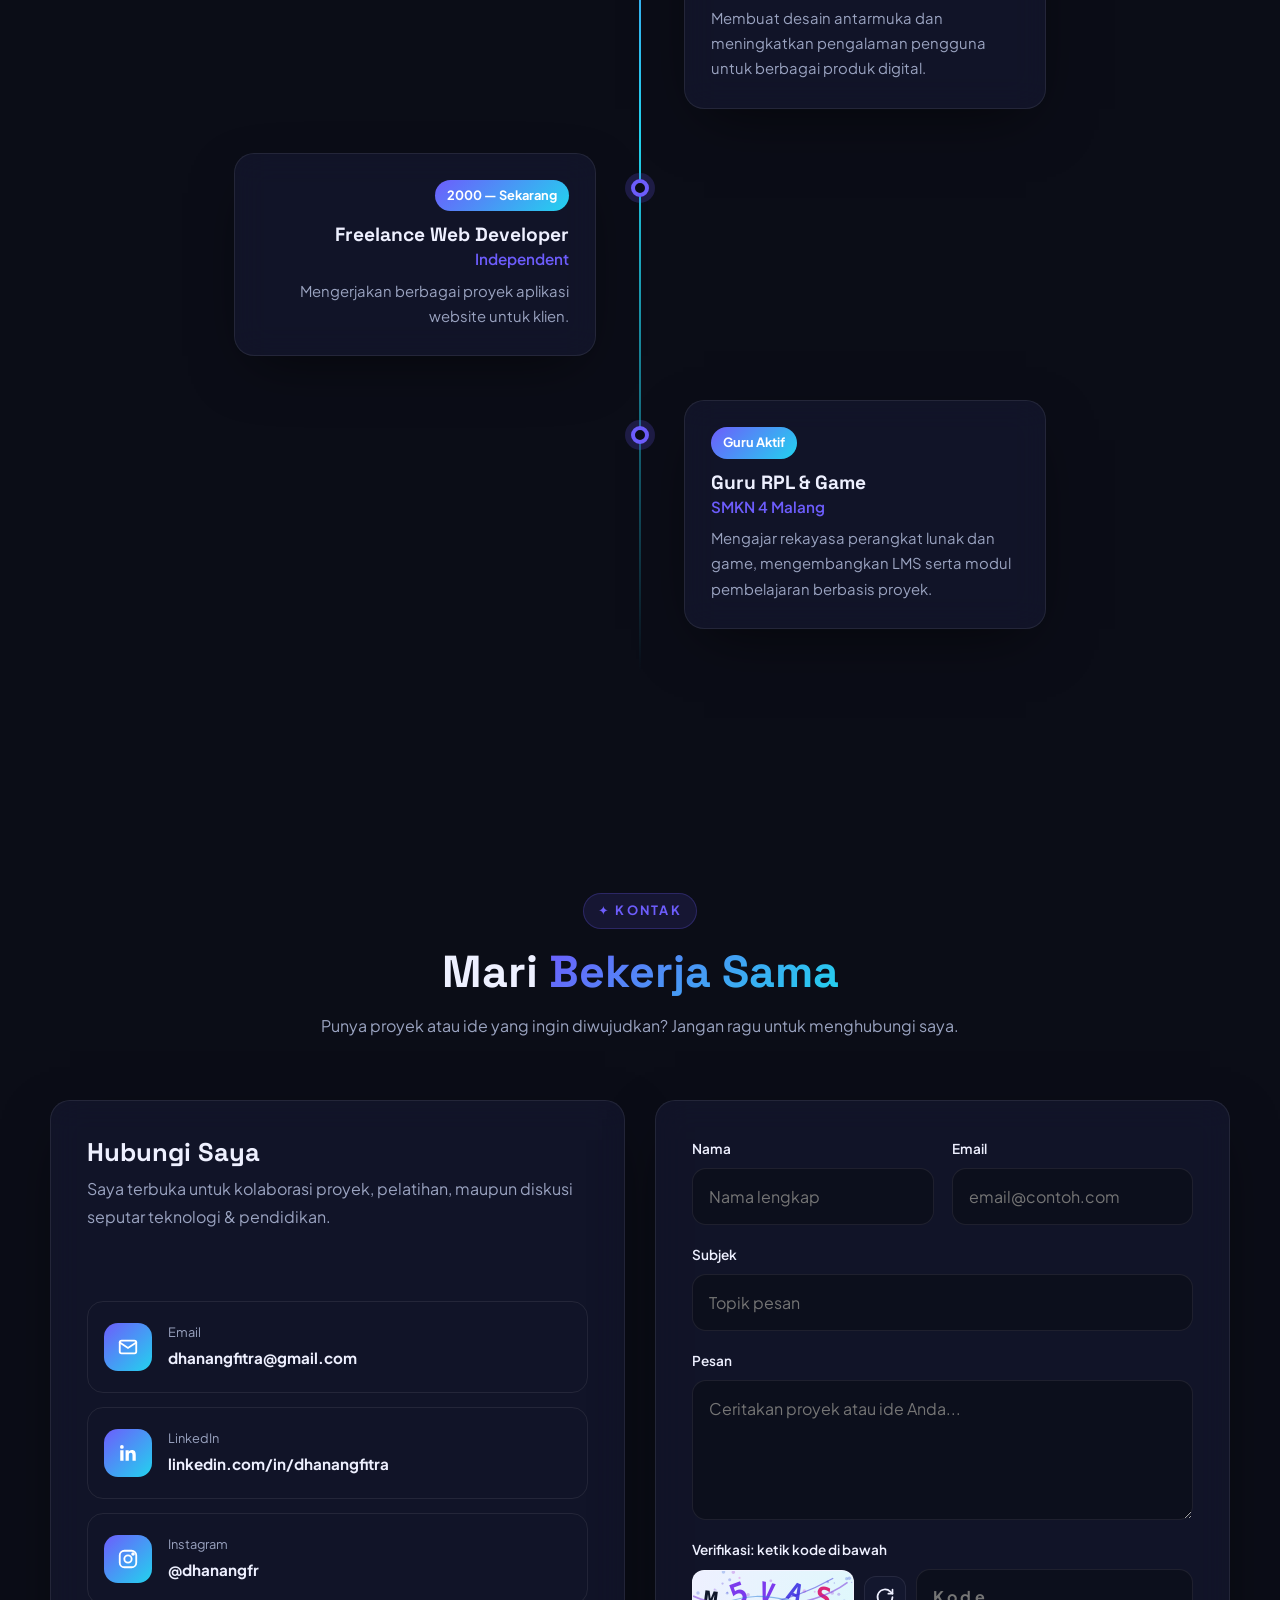
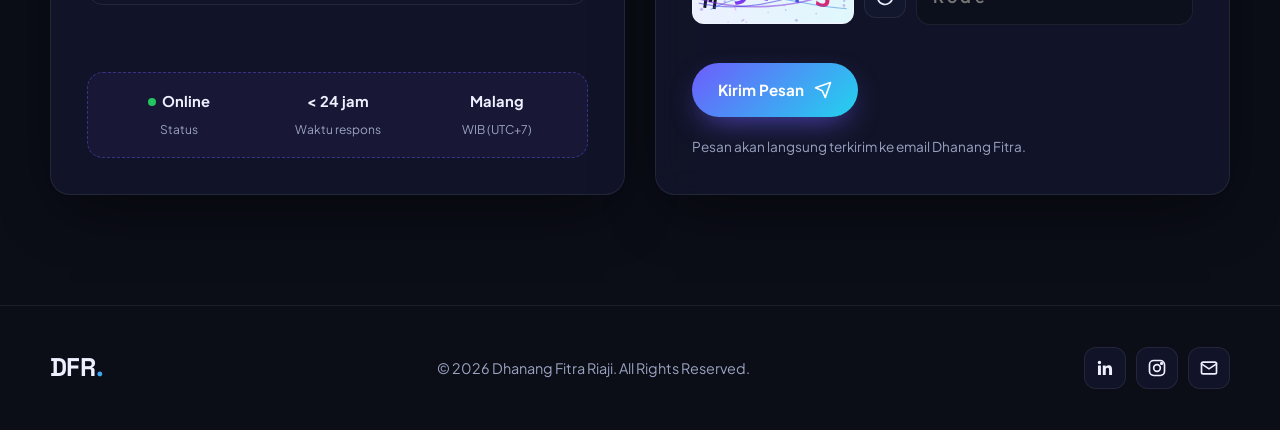
==== commit cb747d25: "Add files via upload" ====
--- a/index.html
+++ b/index.html
@@ -1,1287 +1,866 @@
-<!DOCTYPE html>
-<html lang="id">
-
-<head>
-    <meta charset="UTF-8">
-    <meta name="viewport" content="width=device-width, initial-scale=1.0">
-    <meta name="description" content="Portofolio pribadi">
-    <title>Portofolio | Nama Anda</title>
-
-    <style>
-        /* =========================================
-   RESET
-========================================= */
-
-        * {
-            margin: 0;
-            padding: 0;
-            box-sizing: border-box;
-        }
-
-        html {
-            scroll-behavior: smooth;
-        }
-
-        body {
-            font-family: Arial, Helvetica, sans-serif;
-            background: #0b0d12;
-            color: #f5f5f5;
-            line-height: 1.7;
-        }
-
-        img {
-            width: 100%;
-            display: block;
-        }
-
-        a {
-            color: inherit;
-            text-decoration: none;
-        }
-
-
-        /* =========================================
-   GLOBAL
-========================================= */
-
-        .container {
-            width: min(1120px, 90%);
-            margin: auto;
-        }
-
-        .section {
-            padding: 110px 0;
-        }
-
-        .section-heading {
-            max-width: 650px;
-            margin-bottom: 55px;
-        }
-
-        .section-label {
-            color: #8b5cf6;
-            font-size: 13px;
-            font-weight: 700;
-            letter-spacing: 3px;
-            margin-bottom: 10px;
-        }
-
-        .section-heading h2 {
-            font-size: clamp(32px, 5vw, 50px);
-            line-height: 1.15;
-        }
-
-        .section-heading>p:last-child {
-            margin-top: 20px;
-            color: #9ca3af;
-        }
-
-
-        /* =========================================
-   NAVBAR
-========================================= */
-
-        /* =========================================
-   NAVBAR
-========================================= */
-
-        .header {
-            position: fixed;
-            width: 100%;
-            top: 0;
-            left: 0;
-            z-index: 1000;
-
-            background: rgba(11, 13, 18, 0.90);
-            border-bottom: 1px solid #20232c;
-
-            backdrop-filter: blur(12px);
-            -webkit-backdrop-filter: blur(12px);
-        }
-
-        .navbar {
-            min-height: 75px;
-
-            display: flex;
-            align-items: center;
-            justify-content: space-between;
-
-            position: relative;
-        }
-
-        .logo {
-            font-size: 25px;
-            font-weight: 800;
-        }
-
-        .logo span {
-            color: #8b5cf6;
-        }
-
-        /* =========================================
-   DESKTOP MENU
-========================================= */
-
-        .nav-menu {
-            display: flex;
-            align-items: center;
-            gap: 30px;
-        }
-
-        .nav-menu a {
-            position: relative;
-
-            color: #b4b7c1;
-            font-size: 14px;
-
-            transition: 0.3s;
-        }
-
-        .nav-menu a:hover {
-            color: #ffffff;
-        }
-
-        .nav-menu a::after {
-            content: "";
-
-            position: absolute;
-            left: 0;
-            bottom: -7px;
-
-            width: 0;
-            height: 2px;
-
-            background: #8b5cf6;
-
-            transition: width 0.3s;
-        }
-
-        .nav-menu a:hover::after {
-            width: 100%;
-        }
-
-
-        /* =========================================
-   HAMBURGER
-========================================= */
-
-        .menu-toggle {
-            display: none;
-        }
-
-        .hamburger {
-            display: none;
-
-            width: 32px;
-            height: 25px;
-
-            cursor: pointer;
-
-            flex-direction: column;
-            justify-content: space-between;
-        }
-
-        .hamburger span {
-            display: block;
-
-            width: 100%;
-            height: 3px;
-
-            background: #ffffff;
-            border-radius: 5px;
-
-            transition: 0.3s ease;
-        }
-
-
-        /* =========================================
-   MOBILE NAVBAR
-========================================= */
-
-        @media (max-width: 768px) {
-
-            .header {
-                position: fixed;
-            }
-
-            .navbar {
-                min-height: 70px;
-            }
-
-            /* Hamburger tampil */
-            .hamburger {
-                display: flex;
-            }
-
-            /* Menu mobile */
-            .nav-menu {
-                position: absolute;
-
-                top: 70px;
-                left: 0;
-
-                width: 100%;
-
-                padding: 20px;
-
-                display: flex;
-                flex-direction: column;
-                align-items: stretch;
-
-                gap: 0;
-
-                background: #0b0d12;
-
-                border-top: 1px solid #20232c;
-                border-bottom: 1px solid #20232c;
-
-                /* Tersembunyi */
-                opacity: 0;
-                visibility: hidden;
-
-                transform: translateY(-10px);
-
-                transition:
-                    opacity 0.3s ease,
-                    visibility 0.3s ease,
-                    transform 0.3s ease;
-            }
-
-            .nav-menu a {
-                padding: 15px 10px;
-
-                border-bottom: 1px solid #20232c;
-            }
-
-            .nav-menu a:last-child {
-                border-bottom: none;
-            }
-
-            .nav-menu a::after {
-                display: none;
-            }
-
-
-            /* =====================================
-       MENU AKTIF
-    ===================================== */
-
-            .menu-toggle:checked~.nav-menu {
-                opacity: 1;
-                visibility: visible;
-                transform: translateY(0);
-            }
-
-
-            /* =====================================
-       ANIMASI HAMBURGER → X
-    ===================================== */
-
-            .menu-toggle:checked+.hamburger span:nth-child(1) {
-                transform: translateY(11px) rotate(45deg);
-            }
-
-            .menu-toggle:checked+.hamburger span:nth-child(2) {
-                opacity: 0;
-            }
-
-            .menu-toggle:checked+.hamburger span:nth-child(3) {
-                transform: translateY(-11px) rotate(-45deg);
-            }
-        }
-
-        /* =========================================
-   HERO
-========================================= */
-
-        .hero {
-            min-height: 100vh;
-            display: flex;
-            align-items: center;
-            padding-top: 75px;
-        }
-
-        .hero-content {
-            display: grid;
-            grid-template-columns: 1.2fr 0.8fr;
-            align-items: center;
-            gap: 80px;
-        }
-
-        .subtitle {
-            color: #8b5cf6;
-            font-size: 14px;
-            font-weight: 700;
-            letter-spacing: 4px;
-            margin-bottom: 15px;
-        }
-
-        .hero h1 {
-            font-size: clamp(55px, 9vw, 100px);
-            line-height: 0.95;
-            letter-spacing: -4px;
-        }
-
-        .hero h1 span {
-            color: #8b5cf6;
-        }
-
-        .hero h2 {
-            margin-top: 25px;
-            font-size: clamp(20px, 3vw, 30px);
-            color: #d1d5db;
-            font-weight: 500;
-        }
-
-        .hero-description {
-            max-width: 600px;
-            margin-top: 20px;
-            color: #9ca3af;
-            font-size: 17px;
-        }
-
-        .hero-buttons {
-            display: flex;
-            gap: 15px;
-            margin-top: 35px;
-        }
-
-        .btn {
-            padding: 13px 25px;
-            border-radius: 7px;
-            font-size: 14px;
-            font-weight: 700;
-            transition: 0.3s;
-        }
-
-        .btn-primary {
-            background: #8b5cf6;
-            color: white;
-        }
-
-        .btn-primary:hover {
-            background: #7c3aed;
-            transform: translateY(-3px);
-        }
-
-        .btn-outline {
-            border: 1px solid #363944;
-            color: #ffffff;
-        }
-
-        .btn-outline:hover {
-            border-color: #8b5cf6;
-            color: #8b5cf6;
-        }
-
-
-        /* =========================================
-   HERO IMAGE
-========================================= */
-
-        .hero-image {
-            display: flex;
-            justify-content: center;
-        }
-
-        .image-frame {
-            width: min(380px, 100%);
-            aspect-ratio: 1;
-            padding: 12px;
-            border: 1px solid #30333d;
-            border-radius: 25px;
-            transform: rotate(3deg);
-        }
-
-        .image-frame img {
-            height: 100%;
-            object-fit: cover;
-            border-radius: 18px;
-            filter: grayscale(20%);
-        }
-
-
-        /* =========================================
-   ABOUT
-========================================= */
-
-        .about {
-            background: #10131a;
-        }
-
-        .about-grid {
-            display: grid;
-            grid-template-columns: 0.8fr 1.2fr;
-            gap: 80px;
-            align-items: center;
-        }
-
-        .about-image img {
-            aspect-ratio: 1;
-            object-fit: cover;
-            border-radius: 15px;
-        }
-
-        .about-text h3 {
-            font-size: 30px;
-            line-height: 1.3;
-            margin-bottom: 20px;
-        }
-
-        .about-text p {
-            color: #9ca3af;
-            margin-bottom: 15px;
-        }
-
-        .about-info {
-            display: grid;
-            grid-template-columns: 1fr 1fr;
-            gap: 20px;
-            margin-top: 35px;
-        }
-
-        .about-info div {
-            display: flex;
-            flex-direction: column;
-            padding-bottom: 15px;
-            border-bottom: 1px solid #292c35;
-        }
-
-        .about-info strong {
-            font-size: 13px;
-            color: #ffffff;
-        }
-
-        .about-info span {
-            color: #9ca3af;
-            font-size: 14px;
-        }
-
-
-        /* =========================================
-   SKILLS
-========================================= */
-
-        .skills-grid {
-            display: grid;
-            grid-template-columns: repeat(4, 1fr);
-            gap: 20px;
-        }
-
-        .skill-card {
-            padding: 35px 25px;
-            background: #10131a;
-            border: 1px solid #252832;
-            border-radius: 12px;
-            transition: 0.3s;
-        }
-
-        .skill-card:hover {
-            transform: translateY(-8px);
-            border-color: #8b5cf6;
-        }
-
-        .skill-icon {
-            color: #8b5cf6;
-            font-size: 14px;
-            font-weight: 700;
-            margin-bottom: 35px;
-        }
-
-        .skill-card h3 {
-            font-size: 20px;
-            margin-bottom: 12px;
-        }
-
-        .skill-card p {
-            color: #9296a2;
-            font-size: 14px;
-        }
-
-
-        /* =========================================
-   PORTFOLIO
-========================================= */
-
-        .portfolio {
-            background: #10131a;
-        }
-
-        .portfolio-grid {
-            display: grid;
-            grid-template-columns: repeat(3, 1fr);
-            gap: 25px;
-        }
-
-        .project-card {
-            background: #0b0d12;
-            border: 1px solid #252832;
-            border-radius: 12px;
-            overflow: hidden;
-            transition: 0.3s;
-        }
-
-        .project-card:hover {
-            transform: translateY(-8px);
-            border-color: #8b5cf6;
-        }
-
-        .project-image {
-            height: 230px;
-            overflow: hidden;
-        }
-
-        .project-image img {
-            height: 100%;
-            object-fit: cover;
-            transition: 0.5s;
-        }
-
-        .project-card:hover .project-image img {
-            transform: scale(1.05);
-        }
-
-        .project-content {
-            padding: 25px;
-        }
-
-        .project-category {
-            color: #8b5cf6;
-            font-size: 11px;
-            letter-spacing: 2px;
-            font-weight: 700;
-        }
-
-        .project-content h3 {
-            font-size: 21px;
-            margin: 8px 0;
-        }
-
-        .project-content p:not(.project-category) {
-            color: #9296a2;
-            font-size: 14px;
-        }
-
-        .project-link {
-            display: inline-block;
-            margin-top: 20px;
-            color: #ffffff;
-            font-size: 14px;
-            font-weight: 700;
-        }
-
-        .project-link:hover {
-            color: #8b5cf6;
-        }
-
-
-        /* =========================================
-   EXPERIENCE
-========================================= */
-
-        .timeline {
-            max-width: 850px;
-            border-left: 1px solid #343741;
-            margin-left: 10px;
-        }
-
-        .timeline-item {
-            position: relative;
-            padding: 0 0 55px 40px;
-        }
-
-        .timeline-item:last-child {
-            padding-bottom: 0;
-        }
-
-        .timeline-item::before {
-            content: "";
-            width: 12px;
-            height: 12px;
-            background: #8b5cf6;
-            border-radius: 50%;
-            position: absolute;
-            left: -6px;
-            top: 5px;
-        }
-
-        .timeline-date {
-            color: #8b5cf6;
-            font-size: 13px;
-            font-weight: 700;
-            margin-bottom: 10px;
-        }
-
-        .timeline-content h3 {
-            font-size: 24px;
-        }
-
-        .timeline-content h4 {
-            color: #d1d5db;
-            font-size: 15px;
-            font-weight: 500;
-            margin-bottom: 10px;
-        }
-
-        .timeline-content p {
-            color: #9296a2;
-        }
-
-
-        /* =========================================
-   CONTACT
-========================================= */
-
-        .contact {
-            background: #10131a;
-        }
-
-        .contact-container {
-            text-align: center;
-        }
-
-        .contact-container .section-heading {
-            margin-left: auto;
-            margin-right: auto;
-        }
-
-        .contact-grid {
-            display: grid;
-            grid-template-columns: repeat(3, 1fr);
-            gap: 20px;
-            text-align: left;
-        }
-
-        .contact-card {
-            display: flex;
-            align-items: center;
-            gap: 18px;
-            padding: 25px;
-            background: #0b0d12;
-            border: 1px solid #252832;
-            border-radius: 10px;
-            transition: 0.3s;
-        }
-
-        .contact-card:hover {
-            border-color: #8b5cf6;
-            transform: translateY(-5px);
-        }
-
-        .contact-icon {
-            width: 45px;
-            height: 45px;
-            display: grid;
-            place-items: center;
-            border-radius: 8px;
-            background: #191522;
-            color: #8b5cf6;
-            font-weight: 700;
-        }
-
-        .contact-card small {
-            display: block;
-            color: #777c89;
-            font-size: 11px;
-        }
-
-        .contact-card strong {
-            font-size: 14px;
-        }
-
-
-        /* =========================================
-   FOOTER
-========================================= */
-
-        .footer {
-            padding: 30px 0;
-            border-top: 1px solid #20232c;
-        }
-
-        .footer-content {
-            display: flex;
-            justify-content: space-between;
-            align-items: center;
-            color: #777c89;
-            font-size: 13px;
-        }
-
-        .footer a:hover {
-            color: #8b5cf6;
-        }
-
-
-        /* =========================================
-   TABLET
-========================================= */
-
-        @media (max-width: 900px) {
-
-            .nav-menu {
-                gap: 15px;
-            }
-
-            .hero-content {
-                grid-template-columns: 1fr 0.7fr;
-                gap: 40px;
-            }
-
-            .about-grid {
-                gap: 40px;
-            }
-
-            .skills-grid {
-                grid-template-columns: repeat(2, 1fr);
-            }
-
-            .portfolio-grid {
-                grid-template-columns: repeat(2, 1fr);
-            }
-
-            .contact-grid {
-                grid-template-columns: 1fr;
-            }
-        }
-
-
-        /* =========================================
-   MOBILE
-========================================= */
-
-        @media (max-width: 650px) {
-
-            .section {
-                padding: 80px 0;
-            }
-
-            .header {
-                position: relative;
-            }
-
-            .navbar {
-                min-height: auto;
-                padding: 20px 0;
-                flex-direction: column;
-                gap: 20px;
-            }
-
-            .nav-menu {
-                width: 100%;
-                overflow-x: auto;
-                justify-content: flex-start;
-                gap: 22px;
-                padding-bottom: 5px;
-            }
-
-            .nav-menu a {
-                white-space: nowrap;
-                font-size: 13px;
-            }
-
-            .hero {
-                min-height: auto;
-                padding: 90px 0;
-            }
-
-            .hero-content {
-                grid-template-columns: 1fr;
-                gap: 60px;
-            }
-
-            .hero h1 {
-                font-size: clamp(55px, 18vw, 85px);
-            }
-
-            .hero-description {
-                font-size: 15px;
-            }
-
-            .hero-buttons {
-                flex-direction: column;
-            }
-
-            .btn {
-                text-align: center;
-            }
-
-            .hero-image {
-                max-width: 300px;
-                margin: auto;
-            }
-
-            .about-grid {
-                grid-template-columns: 1fr;
-                gap: 40px;
-            }
-
-            .about-text h3 {
-                font-size: 25px;
-            }
-
-            .about-info {
-                grid-template-columns: 1fr;
-            }
-
-            .skills-grid {
-                grid-template-columns: 1fr;
-            }
-
-            .portfolio-grid {
-                grid-template-columns: 1fr;
-            }
-
-            .project-image {
-                height: 220px;
-            }
-
-            .timeline-item {
-                padding-left: 30px;
-            }
-
-            .footer-content {
-                flex-direction: column;
-                gap: 10px;
-                text-align: center;
-            }
-        }
-
-
-        /* =========================================
-   SMALL MOBILE
-========================================= */
-
-        @media (max-width: 400px) {
-
-            .hero h1 {
-                letter-spacing: -2px;
-            }
-
-            .section-heading h2 {
-                font-size: 32px;
-            }
-
-            .contact-card {
-                padding: 18px;
-            }
-        }
-    </style>
-</head>
-
-<body>
-
-    <!-- NAVBAR -->
-
-    <header class="header">
-        <nav class="navbar container">
-
-            <a href="#home" class="logo">
-                D F R<span> . </span>
-            </a>
-
-            <!-- Hamburger -->
-            <input type="checkbox" id="menu-toggle" class="menu-toggle">
-
-            <label for="menu-toggle" class="hamburger">
-                <span></span>
-                <span></span>
-                <span></span>
-            </label>
-
-            <!-- Navigation -->
-            <div class="nav-menu">
-                <a href="#home">Home</a>
-                <a href="#about">Tentang</a>
-                <a href="#skills">Keahlian</a>
-                <a href="#portfolio">Portofolio</a>
-                <a href="#experience">Pengalaman</a>
-                <a href="#contact">Kontak</a>
-            </div>
-
-        </nav>
-    </header>
-
-
-
-    <main>
-
-        <!-- HERO -->
-        <section id="home" class="hero">
-            <div class="container hero-content">
-
-                <div class="hero-text">
-                    <p class="subtitle">HALO, SAYA</p>
-
-                    <h1>
-                        Dhanang <span>Fitra</span>
-                    </h1>
-
-                    <h2>Teacher, Web Developer, System Analist</h2>
-
-                    <p class="hero-description">
-                        <b>I am a software engineering and games teacher at SMKN 4 Malang</b><br>
-                        Dhanang Fitra Riaji (DFR) is a Software Engineering educator with experience in web application
-                        development,
-                        databases, and technology-based learning. He is proficient in HTML, CSS, JavaScript, PHP,
-                        Laravel, and
-                        MySQL. He is actively developing LMSs, learning modules, and project-based learning to support
-                        innovative, industry-focused vocational education.
-                    </p>
-
-                    <div class="hero-buttons">
-                        <a href="#portfolio" class="btn btn-primary">
-                            Lihat Portofolio
-                        </a>
-
-                        <a href="#contact" class="btn btn-outline">
-                            Hubungi Saya
-                        </a>
-                    </div>
-                </div>
-
-                <div class="hero-image">
-                    <div class="image-frame">
-                        <img src="https://6a964bcf3db6a220b863f9b5.imgix.net/sandbox/dfr-profile.png" alt="Foto profil">
-                    </div>
-                </div>
-
-            </div>
-        </section>
-
-
-        <!-- ABOUT -->
-        <section id="about" class="section about">
-            <div class="container">
-
-                <div class="section-heading">
-                    <p class="section-label">TENTANG SAYA</p>
-                    <h2>Kenali Saya Lebih Dekat</h2>
-                </div>
-
-                <div class="about-grid">
-
-                    <div class="about-image">
-                        <img src="https://images.unsplash.com/photo-1497366754035-f200968a6e72" alt="Workspace">
-                    </div>
-
-                    <div class="about-text">
-                        <h3>Saya senang menciptakan sesuatu yang bermakna.</h3>
-
-                        <p>
-
-                            Saya adalah guru rekayasa perangkat lunak dan game di SMKN 4 Malang.
-                            dengan pengalaman dalam pengembangan aplikasi web, basis data, dan pembelajaran berbasis
-                            teknologi. Beliau mahir dalam HTML, CSS, JavaScript,
-                            PHP, Laravel, dan MySQL. Beliau aktif mengembangkan LMS, modul pembelajaran, dan
-                            pembelajaran berbasis proyek
-                            untuk mendukung pendidikan kejuruan yang inovatif dan berfokus pada industri.
-                        </p>
-
-                        <p>
-                            Saya percaya bahwa sebuah website bukan hanya harus
-                            terlihat menarik, tetapi juga mudah digunakan,
-                            cepat, dan mampu menyampaikan pesan dengan jelas.
-                        </p>
-
-                        <div class="about-info">
-                            <div>
-                                <strong>Nama</strong>
-                                <span>Dhanang Fitra Riaji (DFR)</span>
-                            </div>
-
-                            <div>
-                                <strong>Email</strong>
-                                <span>dhanangfitra@gmail.com</span>
-                            </div>
-
-                            <div>
-                                <strong>Lokasi</strong>
-                                <span>Malang, Indonesia</span>
-                            </div>
-
-                            <div>
-                                <strong>Status</strong>
-                                <span>Available for work</span>
-                            </div>
-                        </div>
-                    </div>
-
-                </div>
-
-            </div>
-        </section>
-
-
-        <!-- SKILLS -->
-        <section id="skills" class="section skills">
-            <div class="container">
-
-                <div class="section-heading">
-                    <p class="section-label">KEAHLIAN</p>
-                    <h2>Yang Saya Kuasai</h2>
-                </div>
-
-                <div class="skills-grid">
-
-                    <div class="skill-card">
-                        <div class="skill-icon">01</div>
-                        <h3>HTML & CSS</h3>
-                        <p>
-                            Membangun struktur website yang rapi,
-                            responsif, dan modern.
-                        </p>
-                    </div>
-
-                    <div class="skill-card">
-                        <div class="skill-icon">02</div>
-                        <h3>Web Developer</h3>
-                        <p>
-                            Membuat desain antarmuka yang sederhana,
-                            profesional, dan user-friendly.
-                        </p>
-                    </div>
-
-                    <div class="skill-card">
-                        <div class="skill-icon">03</div>
-                        <h3>UI / UX</h3>
-                        <p>
-                            Merancang pengalaman pengguna yang nyaman
-                            dan mudah dipahami.
-                        </p>
-                    </div>
-
-                    <div class="skill-card">
-                        <div class="skill-icon">04</div>
-                        <h3>Responsive Design</h3>
-                        <p>
-                            Website dapat menyesuaikan tampilan
-                            dengan berbagai ukuran perangkat.
-                        </p>
-                    </div>
-
-                </div>
-
-            </div>
-        </section>
-
-
-        <!-- PORTFOLIO -->
-        <section id="portfolio" class="section portfolio">
-            <div class="container">
-
-                <div class="section-heading">
-                    <p class="section-label">PORTOFOLIO</p>
-                    <h2>Beberapa Proyek Saya</h2>
-                </div>
-
-                <div class="portfolio-grid">
-
-                    <article class="project-card">
-                        <div class="project-image">
-                            <img src="https://images.unsplash.com/photo-1460925895917-afdab827c52f"
-                                alt="Project website bisnis">
-                        </div>
-
-                        <div class="project-content">
-                            <p class="project-category">
-                                WEBSITE
-                            </p>
-
-                            <h3>Website Company Profile</h3>
-
-                            <p>
-                                Website profesional untuk perusahaan
-                                dengan tampilan modern dan responsive.
-                            </p>
-
-                            <a href="#" class="project-link">
-                                Lihat Project →
-                            </a>
-                        </div>
-                    </article>
-
-
-                    <article class="project-card">
-                        <div class="project-image">
-                            <img src="https://images.unsplash.com/photo-1556742049-0cfed4f6a45d"
-                                alt="Project toko online">
-                        </div>
-
-                        <div class="project-content">
-                            <p class="project-category">
-                                E-COMMERCE
-                            </p>
-
-                            <h3>Online Store</h3>
-
-                            <p>
-                                Konsep website toko online dengan
-                                fokus pada kemudahan pengguna.
-                            </p>
-
-                            <a href="#" class="project-link">
-                                Lihat Project →
-                            </a>
-                        </div>
-                    </article>
-
-
-                    <article class="project-card">
-                        <div class="project-image">
-                            <img src="https://images.unsplash.com/photo-1558655146-d09347e92766"
-                                alt="Project dashboard">
-                        </div>
-
-                        <div class="project-content">
-                            <p class="project-category">
-                                UI DESIGN
-                            </p>
-
-                            <h3>Dashboard Interface</h3>
-
-                            <p>
-                                Desain dashboard dengan struktur informasi
-                                yang sederhana dan mudah digunakan.
-                            </p>
-
-                            <a href="#" class="project-link">
-                                Lihat Project →
-                            </a>
-                        </div>
-                    </article>
-
-                </div>
-
-            </div>
-        </section>
-
-
-        <!-- EXPERIENCE -->
-        <section id="experience" class="section experience">
-            <div class="container">
-
-                <div class="section-heading">
-                    <p class="section-label">PENGALAMAN</p>
-                    <h2>Perjalanan Karier</h2>
-                </div>
-
-                <div class="timeline">
-
-                    <div class="timeline-item">
-                        <div class="timeline-date">
-                            2024 — Sekarang
-                        </div>
-
-                        <div class="timeline-content">
-                            <h3>Web Developer</h3>
-                            <h4>ManggisSoft</h4>
-                            <p>
-                                Mengembangkan dan memelihara website
-                                perusahaan serta membuat berbagai
-                                kebutuhan digital.
-                            </p>
-                        </div>
-                    </div>
-
-
-                    <div class="timeline-item">
-                        <div class="timeline-date">
-                            2022 — Sekarang
-                        </div>
-
-                        <div class="timeline-content">
-                            <h3>UI Designer</h3>
-                            <h4>ManggisSoft</h4>
-                            <p>
-                                Membuat desain antarmuka dan meningkatkan
-                                pengalaman pengguna untuk berbagai produk digital.
-                            </p>
-                        </div>
-                    </div>
-
-
-                    <div class="timeline-item">
-                        <div class="timeline-date">
-                            2000 — Sekarang
-                        </div>
-
-                        <div class="timeline-content">
-                            <h3>Freelance Web Developer</h3>
-                            <h4>Independent</h4>
-                            <p>
-                                Mengerjakan berbagai proyek aplikasi website,
-                                untuk klien.
-                            </p>
-                        </div>
-                    </div>
-
-                </div>
-
-            </div>
-        </section>
-
-
-        <!-- CONTACT -->
-        <section id="contact" class="section contact">
-            <div class="container contact-container">
-
-                <div class="section-heading">
-                    <p class="section-label">KONTAK</p>
-                    <h2>Mari Bekerja Sama</h2>
-
-                    <p>
-                        Punya proyek atau ide yang ingin diwujudkan?
-                        Jangan ragu untuk menghubungi saya.
-                    </p>
-                </div>
-
-                <div class="contact-grid">
-
-                    <a href="mailto:dhanangfitra@gmail.com" class="contact-card">
-                        <span class="contact-icon">@</span>
-                        <div>
-                            <small>Email</small>
-                            <strong>dhanangfitra@gmail.com</strong>
-                        </div>
-                    </a>
-
-                    <a href="https://www.linkedin.com/in/dhanang-fitra-09279a427/" class="contact-card" target="_blank">
-                        <span class="contact-icon">in</span>
-                        <div>
-                            <small>LinkedIn</small>
-                            <strong>linkedin.com/in/dhanangfitra</strong>
-                        </div>
-                    </a>
-
-                    <a href="https://www.instagram.com/dhanangfr" class="contact-card" target="_blank">
-                        <span class="contact-icon">IG</span>
-                        <div>
-                            <small>Instagram</small>
-                            <strong>@dhanangfr</strong>
-                        </div>
-                    </a>
-
-                </div>
-
-            </div>
-        </section>
-
-    </main>
-
-
-    <!-- FOOTER -->
-    <footer class="footer">
-        <div class="container footer-content">
-            <p>
-                © 2026 dfr. All Rights Reserved.
-            </p>
-
-            <a href="#home">
-                Kembali ke atas ↑
-            </a>
-        </div>
-    </footer>
-
-</body>
-
-</html>
+<!DOCTYPE html>
+<html lang="id" data-theme="dark">
+<head>
+  <meta charset="UTF-8" />
+  <meta name="viewport" content="width=device-width, initial-scale=1.0" />
+  <meta name="description" content="Portofolio Dhanang Fitra Riaji (DFR) — Guru Rekayasa Perangkat Lunak, Web Developer & System Analyst di Malang." />
+  <meta name="theme-color" content="#0b0d17" />
+  <title>Dhanang Fitra | Teacher • Web Developer • System Analyst</title>
+  <link rel="preconnect" href="https://fonts.googleapis.com" />
+  <link rel="preconnect" href="https://fonts.gstatic.com" crossorigin />
+  <link href="https://fonts.googleapis.com/css2?family=Plus+Jakarta+Sans:wght@400;500;600;700;800&family=Space+Grotesk:wght@500;600;700&display=swap" rel="stylesheet" />
+  <link rel="icon" type="image/svg+xml" href="data:image/svg+xml,<svg xmlns='http://www.w3.org/2000/svg' viewBox='0 0 64 64'><defs><linearGradient id='g' x1='0' y1='0' x2='1' y2='1'><stop offset='0' stop-color='%236d5dfc'/><stop offset='1' stop-color='%2322d3ee'/></linearGradient></defs><rect width='64' height='64' rx='16' fill='url(%23g)'/><text x='32' y='42' font-family='Arial,Helvetica,sans-serif' font-size='24' font-weight='800' letter-spacing='-1' text-anchor='middle' fill='white'>DFR</text></svg>" />
+  <link rel="icon" type="image/png" sizes="180x180" href="[data-uri]" />
+  <link rel="apple-touch-icon" href="[data-uri]" />
+
+  <style>
+    /* ============ TOKENS ============ */
+    :root {
+      --bg: #f6f7fb;
+      --bg-2: #ffffff;
+      --surface: rgba(255, 255, 255, 0.75);
+      --border: rgba(15, 23, 42, 0.08);
+      --text: #0f172a;
+      --muted: #5b6478;
+      --primary: #6d5dfc;
+      --accent: #22d3ee;
+      --pink: #f472b6;
+      --grad: linear-gradient(135deg, #6d5dfc 0%, #22d3ee 100%);
+      --shadow: 0 20px 50px -20px rgba(30, 41, 59, 0.25);
+      --radius: 20px;
+      --nav-h: 72px;
+    }
+    [data-theme="dark"] {
+      --bg: #0b0d17;
+      --bg-2: #11142a;
+      --surface: rgba(22, 26, 52, 0.6);
+      --border: rgba(255, 255, 255, 0.08);
+      --text: #eef0ff;
+      --muted: #9aa3c0;
+      --shadow: 0 20px 60px -20px rgba(0, 0, 0, 0.6);
+    }
+
+    /* ============ BASE ============ */
+    *, *::before, *::after { margin: 0; padding: 0; box-sizing: border-box; }
+    html { scroll-behavior: smooth; scroll-padding-top: var(--nav-h); }
+    body {
+      font-family: "Plus Jakarta Sans", system-ui, sans-serif;
+      background: var(--bg);
+      color: var(--text);
+      line-height: 1.7;
+      overflow-x: hidden;
+      transition: background .4s, color .4s;
+    }
+    img { max-width: 100%; display: block; }
+    a { color: inherit; text-decoration: none; }
+    button { font: inherit; cursor: pointer; border: none; background: none; color: inherit; }
+    h1, h2, h3, h4 { font-family: "Space Grotesk", sans-serif; line-height: 1.2; }
+    .container { width: min(1180px, 100% - 32px); margin-inline: auto; }
+    section { padding: 110px 0; position: relative; }
+    .grad-text { background: var(--grad); -webkit-background-clip: text; background-clip: text; color: transparent; }
+
+    /* background blobs */
+    .bg-blobs { position: fixed; inset: 0; z-index: -1; overflow: hidden; pointer-events: none; }
+    .bg-blobs span {
+      position: absolute; border-radius: 50%; filter: blur(110px); opacity: .35;
+      animation: float 18s ease-in-out infinite;
+    }
+    .bg-blobs span:nth-child(1) { width: 480px; height: 480px; background: #6d5dfc; top: -120px; left: -120px; }
+    .bg-blobs span:nth-child(2) { width: 420px; height: 420px; background: #22d3ee; bottom: -140px; right: -100px; animation-delay: -6s; }
+    .bg-blobs span:nth-child(3) { width: 300px; height: 300px; background: #f472b6; top: 45%; left: 55%; opacity: .18; animation-delay: -12s; }
+    @keyframes float {
+      0%, 100% { transform: translate(0, 0) scale(1); }
+      33% { transform: translate(60px, 40px) scale(1.08); }
+      66% { transform: translate(-40px, 60px) scale(.95); }
+    }
+
+    /* section heading */
+    .section-head { text-align: center; max-width: 640px; margin: 0 auto 60px; }
+    .eyebrow {
+      display: inline-flex; align-items: center; gap: 8px;
+      font-size: .8rem; font-weight: 700; letter-spacing: .18em; text-transform: uppercase;
+      color: var(--primary); padding: 6px 14px; border-radius: 999px;
+      background: color-mix(in srgb, var(--primary) 12%, transparent);
+      border: 1px solid color-mix(in srgb, var(--primary) 25%, transparent);
+      margin-bottom: 16px;
+    }
+    .section-head h2 { font-size: clamp(1.9rem, 4vw, 2.8rem); margin-bottom: 14px; }
+    .section-head p { color: var(--muted); }
+
+    /* buttons */
+    .btn {
+      display: inline-flex; align-items: center; gap: 10px;
+      padding: 14px 26px; border-radius: 999px; font-weight: 700; font-size: .95rem;
+      transition: transform .3s, box-shadow .3s, background .3s;
+    }
+    .btn-primary { background: var(--grad); color: #fff; box-shadow: 0 12px 30px -10px rgba(109, 93, 252, .7); }
+    .btn-primary:hover { transform: translateY(-3px); box-shadow: 0 18px 40px -10px rgba(109, 93, 252, .8); }
+    .btn-ghost { border: 1.5px solid var(--border); background: var(--surface); backdrop-filter: blur(10px); }
+    .btn-ghost:hover { border-color: var(--primary); transform: translateY(-3px); }
+    .btn svg { width: 18px; height: 18px; }
+
+    .card {
+      background: var(--surface); border: 1px solid var(--border); border-radius: var(--radius);
+      backdrop-filter: blur(16px); -webkit-backdrop-filter: blur(16px); box-shadow: var(--shadow);
+    }
+
+    /* ============ NAVBAR ============ */
+    .nav {
+      position: fixed; top: 0; inset-inline: 0; z-index: 100; height: var(--nav-h);
+      display: flex; align-items: center; transition: background .3s, border-color .3s;
+      border-bottom: 1px solid transparent;
+    }
+    .nav.scrolled { background: color-mix(in srgb, var(--bg) 78%, transparent); backdrop-filter: blur(16px); border-color: var(--border); }
+    .nav .container { display: flex; align-items: center; justify-content: space-between; }
+    .logo { font-family: "Space Grotesk", sans-serif; font-weight: 700; font-size: 1.6rem; letter-spacing: -.02em; display: flex; align-items: baseline; gap: 1px; }
+    .logo-mark { width: 38px; height: 38px; border-radius: 12px; background: var(--grad); display: grid; place-items: center; color: #fff; font-size: 1rem; }
+    .nav-links { display: flex; gap: 6px; list-style: none; }
+    .nav-links a {
+      padding: 8px 16px; border-radius: 999px; font-weight: 600; font-size: .92rem; color: var(--muted);
+      transition: color .3s, background .3s;
+    }
+    .nav-links a:hover, .nav-links a.active { color: var(--text); background: color-mix(in srgb, var(--primary) 14%, transparent); }
+    .nav-actions { display: flex; align-items: center; gap: 10px; }
+    .icon-btn {
+      width: 42px; height: 42px; border-radius: 12px; display: grid; place-items: center;
+      border: 1px solid var(--border); background: var(--surface); transition: transform .3s, border-color .3s;
+    }
+    .icon-btn:hover { border-color: var(--primary); transform: rotate(-10deg); }
+    .icon-btn svg { width: 20px; height: 20px; }
+    .theme-toggle .sun { display: none; }
+    [data-theme="dark"] .theme-toggle .sun { display: block; }
+    [data-theme="dark"] .theme-toggle .moon { display: none; }
+    .menu-btn { display: none; }
+    .menu-btn span { display: block; width: 20px; height: 2px; background: currentColor; border-radius: 2px; transition: .3s; }
+    .menu-btn span + span { margin-top: 5px; }
+    .menu-btn.open span:nth-child(1) { transform: translateY(7px) rotate(45deg); }
+    .menu-btn.open span:nth-child(2) { opacity: 0; }
+    .menu-btn.open span:nth-child(3) { transform: translateY(-7px) rotate(-45deg); }
+
+    /* ============ HERO ============ */
+    .hero { min-height: 100vh; display: flex; align-items: center; padding-top: calc(var(--nav-h) + 40px); }
+    .hero-grid { display: grid; grid-template-columns: 1.15fr .85fr; gap: 60px; align-items: center; }
+    .badge {
+      display: inline-flex; align-items: center; gap: 10px; padding: 8px 16px 8px 10px; border-radius: 999px;
+      font-size: .85rem; font-weight: 600; margin-bottom: 24px;
+    }
+    .dot { width: 10px; height: 10px; border-radius: 50%; background: #22c55e; box-shadow: 0 0 0 0 rgba(34, 197, 94, .6); animation: pulse 2s infinite; }
+    @keyframes pulse { 70% { box-shadow: 0 0 0 10px rgba(34, 197, 94, 0); } 100% { box-shadow: 0 0 0 0 rgba(34, 197, 94, 0); } }
+    .hero h1 { font-size: clamp(2.4rem, 5.8vw, 4.1rem); margin-bottom: 14px; letter-spacing: -.02em; }
+    .hero h1 .hi { display: block; font-size: .42em; color: var(--muted); font-weight: 600; letter-spacing: .05em; margin-bottom: 8px; }
+    .typed-wrap { font-size: clamp(1.15rem, 2.4vw, 1.5rem); font-weight: 600; margin-bottom: 22px; min-height: 2.2em; font-family: "Space Grotesk"; }
+    .typed { color: var(--primary); }
+    .cursor { display: inline-block; width: 3px; height: 1.1em; background: var(--accent); margin-left: 4px; vertical-align: middle; animation: blink 1s steps(1) infinite; }
+    @keyframes blink { 50% { opacity: 0; } }
+    .hero p.lead { color: var(--muted); max-width: 560px; margin-bottom: 34px; font-size: 1.05rem; }
+    .hero-cta { display: flex; flex-wrap: wrap; gap: 14px; margin-bottom: 44px; }
+    .hero-social { display: flex; gap: 12px; align-items: center; color: var(--muted); font-size: .9rem; }
+    .hero-social .line { width: 40px; height: 1px; background: var(--border); }
+
+    .hero-visual { position: relative; display: grid; place-items: center; }
+    .photo-ring {
+      position: relative; width: min(400px, 82vw); aspect-ratio: 1; border-radius: 50%;
+      padding: 6px; background: conic-gradient(from 0deg, #6d5dfc, #22d3ee, #f472b6, #6d5dfc);
+      animation: spin 10s linear infinite;
+    }
+    .photo-ring .inner { width: 100%; height: 100%; border-radius: 50%; overflow: hidden; background: var(--bg-2); animation: spin 10s linear infinite reverse; }
+    .monogram {
+      width: 100%; height: 100%; display: flex; flex-direction: column; align-items: center; justify-content: center; gap: 6px;
+      background:
+        radial-gradient(circle at 30% 25%, color-mix(in srgb, var(--primary) 28%, transparent), transparent 55%),
+        radial-gradient(circle at 75% 80%, color-mix(in srgb, var(--accent) 22%, transparent), transparent 55%),
+        var(--bg-2);
+    }
+    .mono-text {
+      font-family: "Space Grotesk", sans-serif; font-weight: 700; line-height: 1;
+      font-size: clamp(4.5rem, 14vw, 8.5rem); letter-spacing: -.04em;
+      background: linear-gradient(135deg, #6d5dfc, #22d3ee 55%, #f472b6);
+      background-size: 200% 200%; -webkit-background-clip: text; background-clip: text; color: transparent;
+      filter: drop-shadow(0 10px 30px rgba(109, 93, 252, .45));
+      animation: shine 6s ease-in-out infinite;
+    }
+    .mono-sub { font-size: .78rem; font-weight: 600; letter-spacing: .32em; text-transform: uppercase; color: var(--muted); }
+    @keyframes shine { 50% { background-position: 100% 100%; } }
+    @keyframes spin { to { transform: rotate(360deg); } }
+    .floating {
+      position: absolute; padding: 12px 16px; display: flex; align-items: center; gap: 12px;
+      font-size: .85rem; font-weight: 700; animation: bob 5s ease-in-out infinite;
+    }
+    .floating small { display: block; font-weight: 500; color: var(--muted); font-size: .75rem; }
+    .floating .ic { width: 38px; height: 38px; border-radius: 10px; display: grid; place-items: center; font-size: 1.1rem; background: var(--grad); color: #fff; }
+    .f1 { top: 8%; left: -6%; }
+    .f2 { bottom: 12%; right: -8%; animation-delay: -2.5s; }
+    .f3 { bottom: -2%; left: 4%; animation-delay: -1.2s; }
+    .f4 { top: 2%; right: -4%; animation-delay: -3.6s; }
+    .f4 .ic { background: linear-gradient(135deg, #f472b6, #6d5dfc); }
+    @keyframes bob { 50% { transform: translateY(-14px); } }
+
+    .scroll-hint { position: absolute; bottom: 28px; left: 50%; transform: translateX(-50%); width: 26px; height: 42px; border: 2px solid var(--border); border-radius: 14px; }
+    .scroll-hint::after { content: ""; position: absolute; left: 50%; top: 8px; width: 4px; height: 8px; border-radius: 2px; background: var(--primary); transform: translateX(-50%); animation: scroll 1.8s infinite; }
+    @keyframes scroll { to { transform: translate(-50%, 14px); opacity: 0; } }
+
+    /* stats */
+    .stats { display: grid; grid-template-columns: repeat(4, 1fr); gap: 20px; margin-top: -40px; padding: 30px; }
+    .stat { text-align: center; }
+    .stat strong { font-family: "Space Grotesk"; font-size: clamp(1.8rem, 4vw, 2.6rem); display: block; }
+    .stat span { color: var(--muted); font-size: .9rem; }
+
+    /* ============ ABOUT ============ */
+    .about-grid { display: grid; grid-template-columns: .9fr 1.1fr; gap: 60px; align-items: center; }
+    .about-img { position: relative; }
+    .about-img img { border-radius: var(--radius); aspect-ratio: 4/5; object-fit: cover; width: 100%; box-shadow: var(--shadow); }
+    .about-img::before {
+      content: ""; position: absolute; inset: 22px -22px -22px 22px; border-radius: var(--radius);
+      border: 2px dashed color-mix(in srgb, var(--primary) 50%, transparent); z-index: -1;
+    }
+    .exp-badge { position: absolute; bottom: 28px; left: -24px; padding: 18px 22px; text-align: center; }
+    .exp-badge strong { font-family: "Space Grotesk"; font-size: 2.2rem; display: block; line-height: 1; }
+    .exp-badge span { font-size: .95rem; font-weight: 600; color: var(--muted); letter-spacing: .04em; }
+    .about-text h3 { font-size: clamp(1.5rem, 3vw, 2rem); margin-bottom: 18px; }
+    .about-text p { color: var(--muted); margin-bottom: 16px; }
+    .info-grid { display: grid; grid-template-columns: repeat(2, 1fr); gap: 14px; margin: 28px 0 32px; }
+    .info { padding: 16px 18px; display: flex; gap: 12px; align-items: center; }
+    .info .ic { font-size: 1.3rem; }
+    .info small { display: block; color: var(--muted); font-size: .78rem; text-transform: uppercase; letter-spacing: .08em; }
+    .info b { font-size: .95rem; word-break: break-word; }
+    .info .status { color: #22c55e; }
+
+    /* ============ SKILLS ============ */
+    .skills-grid { display: grid; grid-template-columns: repeat(4, 1fr); gap: 22px; }
+    .skill-card { padding: 30px 26px; position: relative; overflow: hidden; transition: transform .4s, border-color .4s; }
+    .skill-card::before {
+      content: ""; position: absolute; inset: 0; background: var(--grad); opacity: 0; transition: opacity .4s; z-index: -1;
+    }
+    .skill-card:hover { transform: translateY(-8px); border-color: color-mix(in srgb, var(--primary) 50%, transparent); }
+    .skill-card .num { position: absolute; top: 18px; right: 22px; font-family: "Space Grotesk"; font-size: 2.6rem; font-weight: 700; opacity: .08; }
+    .skill-icon { width: 56px; height: 56px; border-radius: 16px; display: grid; place-items: center; background: color-mix(in srgb, var(--primary) 15%, transparent); margin-bottom: 20px; font-size: 1.6rem; transition: transform .4s; }
+    .skill-card:hover .skill-icon { transform: scale(1.1) rotate(-8deg); }
+    .skill-card h3 { font-size: 1.2rem; margin-bottom: 10px; }
+    .skill-card p { color: var(--muted); font-size: .93rem; }
+
+    .tech-wrap { margin-top: 60px; display: grid; grid-template-columns: 1fr 1fr; gap: 40px; padding: 40px; }
+    .tech-wrap h3 { font-size: 1.3rem; margin-bottom: 20px; }
+    .bar { margin-bottom: 18px; }
+    .bar-top { display: flex; justify-content: space-between; font-weight: 600; font-size: .9rem; margin-bottom: 8px; }
+    .bar-top span:last-child { color: var(--muted); }
+    .bar-track { height: 8px; border-radius: 99px; background: var(--border); overflow: hidden; }
+    .bar-fill { height: 100%; width: 0; border-radius: 99px; background: var(--grad); transition: width 1.6s cubic-bezier(.2, .8, .2, 1); }
+    .chips { display: flex; flex-wrap: wrap; gap: 10px; }
+    .chip {
+      padding: 9px 16px; border-radius: 999px; font-size: .88rem; font-weight: 600;
+      border: 1px solid var(--border); background: color-mix(in srgb, var(--bg-2) 70%, transparent);
+      transition: .3s;
+    }
+    .chip:hover { border-color: var(--primary); color: var(--primary); transform: translateY(-2px); }
+
+    /* ============ PORTFOLIO ============ */
+    .filters { display: flex; justify-content: center; flex-wrap: wrap; gap: 10px; margin-bottom: 40px; }
+    .filter-btn { padding: 10px 22px; border-radius: 999px; font-weight: 600; font-size: .9rem; border: 1px solid var(--border); background: var(--surface); transition: .3s; }
+    .filter-btn.active, .filter-btn:hover { background: var(--grad); color: #fff; border-color: transparent; }
+    .projects { display: grid; grid-template-columns: repeat(3, 1fr); gap: 26px; }
+    .project { overflow: hidden; transition: transform .4s, opacity .4s; }
+    .project.hide { display: none; }
+    .project:hover { transform: translateY(-8px); }
+    .project-img { position: relative; overflow: hidden; aspect-ratio: 16/11; }
+    .project-img img { width: 100%; height: 100%; object-fit: cover; transition: transform .6s; }
+    .project:hover .project-img img { transform: scale(1.08); }
+    .project-img::after { content: ""; position: absolute; inset: 0; background: linear-gradient(to top, rgba(11, 13, 23, .7), transparent 60%); opacity: 0; transition: .4s; }
+    .project:hover .project-img::after { opacity: 1; }
+    .tag {
+      position: absolute; top: 16px; left: 16px; z-index: 2; padding: 6px 12px; border-radius: 999px;
+      font-size: .72rem; font-weight: 700; letter-spacing: .1em; background: rgba(255, 255, 255, .9); color: #111;
+    }
+    .project-body { padding: 24px; }
+    .project-body h3 { font-size: 1.2rem; margin-bottom: 8px; }
+    .project-body p { color: var(--muted); font-size: .93rem; margin-bottom: 18px; }
+    .project-link { display: inline-flex; align-items: center; gap: 8px; font-weight: 700; color: var(--primary); font-size: .92rem; }
+    .project-link svg { width: 16px; transition: transform .3s; }
+    .project-link:hover svg { transform: translateX(5px); }
+
+    /* ============ EXPERIENCE ============ */
+    .timeline { position: relative; max-width: 900px; margin: 0 auto; }
+    .timeline::before { content: ""; position: absolute; left: 50%; top: 0; bottom: 0; width: 2px; background: linear-gradient(var(--primary), var(--accent), transparent); transform: translateX(-50%); }
+    .t-item { position: relative; width: 50%; padding: 0 44px 44px; }
+    .t-item:nth-child(odd) { left: 0; text-align: right; }
+    .t-item:nth-child(even) { left: 50%; }
+    .t-item::before {
+      content: ""; position: absolute; top: 26px; width: 18px; height: 18px; border-radius: 50%;
+      background: var(--bg); border: 4px solid var(--primary); box-shadow: 0 0 0 6px color-mix(in srgb, var(--primary) 20%, transparent);
+    }
+    .t-item:nth-child(odd)::before { right: -9px; }
+    .t-item:nth-child(even)::before { left: -9px; }
+    .t-card { padding: 26px; transition: transform .4s; }
+    .t-card:hover { transform: scale(1.02); }
+    .t-date { display: inline-block; font-size: .8rem; font-weight: 700; padding: 5px 12px; border-radius: 999px; background: var(--grad); color: #fff; margin-bottom: 12px; }
+    .t-card h3 { font-size: 1.2rem; }
+    .t-card h4 { color: var(--primary); font-family: "Plus Jakarta Sans"; font-size: .95rem; font-weight: 600; margin: 4px 0 10px; }
+    .t-card p { color: var(--muted); font-size: .93rem; }
+
+    /* ============ CONTACT ============ */
+    .contact-grid { display: grid; grid-template-columns: 1fr 1fr; gap: 30px; align-items: stretch; }
+    .contact-info { padding: 36px; display: flex; flex-direction: column; gap: 16px; }
+    .contact-head { margin-bottom: 4px; }
+    .contact-head p { color: var(--muted); margin-top: 8px; }
+    .c-list { display: flex; flex-direction: column; gap: 14px; flex: 1; justify-content: center; }
+    .c-list .c-item { flex: 1; max-height: 92px; }
+    .avail {
+      margin-top: auto; display: grid; grid-template-columns: repeat(3, 1fr); gap: 10px;
+      padding: 16px; border-radius: 16px; border: 1px dashed color-mix(in srgb, var(--primary) 40%, transparent);
+      background: color-mix(in srgb, var(--primary) 7%, transparent);
+    }
+    .avail div { text-align: center; }
+    .avail b { display: flex; align-items: center; justify-content: center; gap: 6px; font-size: .92rem; }
+    .avail small { color: var(--muted); font-size: .75rem; }
+    .avail .dot { width: 8px; height: 8px; }
+    .contact-info h3 { font-size: 1.6rem; }
+    .c-item { display: flex; align-items: center; gap: 16px; padding: 16px; border-radius: 16px; border: 1px solid var(--border); transition: .3s; }
+    .c-item:hover { border-color: var(--primary); transform: translateX(6px); }
+    .c-item .ic { width: 48px; height: 48px; flex-shrink: 0; border-radius: 14px; display: grid; place-items: center; background: var(--grad); color: #fff; }
+    .c-item .ic svg { width: 22px; height: 22px; }
+    .c-item small { display: block; color: var(--muted); font-size: .8rem; }
+    .c-item b { font-size: .95rem; word-break: break-all; }
+    form.contact-form { padding: 36px; display: flex; flex-direction: column; gap: 18px; }
+    .contact-form .field-grow { flex: 1; }
+    .contact-form .field-grow textarea { flex: 1; }
+    .row { display: grid; grid-template-columns: 1fr 1fr; gap: 18px; }
+    .field { display: flex; flex-direction: column; gap: 8px; }
+    .field label { font-size: .85rem; font-weight: 600; }
+    .field input, .field textarea {
+      font: inherit; color: var(--text); background: color-mix(in srgb, var(--bg) 60%, transparent);
+      border: 1px solid var(--border); border-radius: 14px; padding: 14px 16px; outline: none; transition: border-color .3s, box-shadow .3s;
+    }
+    .field textarea { resize: vertical; min-height: 140px; }
+    .field input:focus, .field textarea:focus { border-color: var(--primary); box-shadow: 0 0 0 4px color-mix(in srgb, var(--primary) 18%, transparent); }
+    .form-note { font-size: .85rem; color: var(--muted); }
+    .form-note.ok { color: #22c55e; } .form-note.err { color: #f87171; }
+    .hp { position: absolute; left: -9999px; width: 1px; height: 1px; opacity: 0; }
+    .captcha { display: flex; align-items: center; gap: 10px; flex-wrap: wrap; }
+    .captcha canvas { border-radius: 12px; border: 1px solid var(--border); background: #f1f3ff; user-select: none; }
+    .captcha input {
+      flex: 1; min-width: 120px; font: inherit; font-weight: 700; letter-spacing: .2em; color: var(--text);
+      background: color-mix(in srgb, var(--bg) 60%, transparent); border: 1px solid var(--border);
+      border-radius: 14px; padding: 13px 16px; outline: none; transition: border-color .3s, box-shadow .3s;
+    }
+    .captcha input:focus { border-color: var(--primary); box-shadow: 0 0 0 4px color-mix(in srgb, var(--primary) 18%, transparent); }
+    .captcha input.bad { border-color: #f87171; animation: shake .4s; }
+    .captcha-err { color: #f87171; font-size: .8rem; min-height: 1em; }
+    @keyframes shake { 25% { transform: translateX(-6px); } 75% { transform: translateX(6px); } }
+    #sendBtn[disabled] { opacity: .7; cursor: wait; transform: none; }
+    .spin { width: 18px; height: 18px; border: 2.5px solid rgba(255,255,255,.4); border-top-color: #fff; border-radius: 50%; animation: spin .8s linear infinite; }
+
+    /* ============ FOOTER ============ */
+    footer { padding: 40px 0; border-top: 1px solid var(--border); }
+    footer .container { display: flex; justify-content: space-between; align-items: center; gap: 20px; flex-wrap: wrap; }
+    footer p { color: var(--muted); font-size: .9rem; }
+    .socials { display: flex; gap: 10px; }
+
+    .to-top {
+      position: fixed; right: 22px; bottom: 22px; z-index: 90; width: 50px; height: 50px; border-radius: 16px;
+      background: var(--grad); color: #fff; display: grid; place-items: center; box-shadow: 0 12px 30px -10px rgba(109, 93, 252, .8);
+      opacity: 0; visibility: hidden; transform: translateY(20px); transition: .4s;
+    }
+    .to-top.show { opacity: 1; visibility: visible; transform: none; }
+    .to-top svg { width: 22px; }
+
+    .progress { position: fixed; top: 0; left: 0; height: 3px; width: 0; background: var(--grad); z-index: 200; }
+
+    /* reveal */
+    .reveal { opacity: 0; transform: translateY(40px); transition: opacity .9s ease, transform .9s ease; }
+    .reveal.in { opacity: 1; transform: none; }
+    .reveal.d1 { transition-delay: .1s; } .reveal.d2 { transition-delay: .2s; } .reveal.d3 { transition-delay: .3s; }
+
+    .toast { position: fixed; left: 50%; bottom: 30px; transform: translate(-50%, 120px); padding: 14px 22px; border-radius: 14px; font-weight: 600; z-index: 300; transition: transform .4s; }
+    .toast.show { transform: translate(-50%, 0); }
+
+    /* ============ RESPONSIVE ============ */
+    @media (max-width: 1024px) {
+      .skills-grid { grid-template-columns: repeat(2, 1fr); }
+      .projects { grid-template-columns: repeat(2, 1fr); }
+      .f1 { left: 0; } .f2 { right: 0; } .f4 { right: 0; }
+    }
+    @media (max-width: 860px) {
+      section { padding: 80px 0; }
+      .menu-btn { display: grid; place-items: center; }
+      .nav-links {
+        position: fixed; top: var(--nav-h); left: 16px; right: 16px; flex-direction: column; gap: 4px;
+        padding: 16px; border-radius: var(--radius); background: var(--bg-2); border: 1px solid var(--border); box-shadow: var(--shadow);
+        opacity: 0; visibility: hidden; transform: translateY(-14px); transition: .3s;
+      }
+      .nav-links.open { opacity: 1; visibility: visible; transform: none; }
+      .nav-links a { display: block; padding: 12px 16px; }
+      .hero-grid, .about-grid, .contact-grid, .tech-wrap { grid-template-columns: 1fr; }
+      .hero { text-align: center; }
+      .hero-visual { order: -1; }
+      .hero p.lead { margin-inline: auto; }
+      .hero-cta, .hero-social { justify-content: center; }
+      .photo-ring { width: min(300px, 72vw); }
+      .scroll-hint { display: none; }
+      .stats { grid-template-columns: repeat(2, 1fr); margin-top: 0; }
+      .about-img { max-width: 440px; margin: 0 auto; }
+      .exp-badge { left: 10px; }
+      .timeline::before { left: 10px; }
+      .t-item, .t-item:nth-child(even) { width: 100%; left: 0; text-align: left; padding: 0 0 32px 44px; }
+      .t-item:nth-child(odd)::before, .t-item:nth-child(even)::before { left: 1px; right: auto; }
+      .tech-wrap { padding: 28px; }
+    }
+    @media (max-width: 560px) {
+      .skills-grid, .projects, .info-grid, .row { grid-template-columns: 1fr; }
+      .floating { padding: 8px 12px; font-size: .75rem; }
+      .floating .ic { width: 30px; height: 30px; font-size: .9rem; }
+      .f3 { display: none; }
+      .contact-info, form.contact-form { padding: 24px; }
+      .avail { padding: 12px 8px; }
+      .avail b { font-size: .82rem; }
+      footer .container { flex-direction: column; text-align: center; }
+    }
+    @media (prefers-reduced-motion: reduce) {
+      *, *::before, *::after { animation: none !important; transition: none !important; }
+      .reveal { opacity: 1; transform: none; }
+    }
+  </style>
+</head>
+<body>
+  <div class="progress" id="progress"></div>
+  <div class="bg-blobs"><span></span><span></span><span></span></div>
+
+  <!-- NAVBAR -->
+  <header class="nav" id="nav">
+    <div class="container">
+      <a href="#home" class="logo">DFR<span class="grad-text">.</span></a>
+      <ul class="nav-links" id="navLinks">
+        <li><a href="#home" class="active">Home</a></li>
+        <li><a href="#about">Tentang</a></li>
+        <li><a href="#skills">Keahlian</a></li>
+        <li><a href="#portfolio">Portofolio</a></li>
+        <li><a href="#experience">Pengalaman</a></li>
+        <li><a href="#contact">Kontak</a></li>
+      </ul>
+      <div class="nav-actions">
+        <button class="icon-btn theme-toggle" id="themeToggle" aria-label="Ganti tema">
+          <svg class="sun" viewBox="0 0 24 24" fill="none" stroke="currentColor" stroke-width="2" stroke-linecap="round"><circle cx="12" cy="12" r="4"/><path d="M12 2v2M12 20v2M4.9 4.9l1.4 1.4M17.7 17.7l1.4 1.4M2 12h2M20 12h2M4.9 19.1l1.4-1.4M17.7 6.3l1.4-1.4"/></svg>
+          <svg class="moon" viewBox="0 0 24 24" fill="none" stroke="currentColor" stroke-width="2" stroke-linecap="round"><path d="M21 12.8A9 9 0 1 1 11.2 3a7 7 0 0 0 9.8 9.8z"/></svg>
+        </button>
+        <button class="icon-btn menu-btn" id="menuBtn" aria-label="Menu"><div><span></span><span></span><span></span></div></button>
+      </div>
+    </div>
+  </header>
+
+  <main>
+    <!-- HERO -->
+    <section class="hero" id="home">
+      <div class="container hero-grid">
+        <div class="hero-text">
+          <div class="badge card reveal"><span class="dot"></span> Available for work</div>
+          <h1 class="reveal d1"><span class="hi">HALO, SAYA 👋</span><span class="grad-text">Dhanang Fitra Riaji</span></h1>
+          <div class="typed-wrap reveal d2">Saya seorang <span class="typed" id="typed"></span><span class="cursor"></span></div>
+          <p class="lead reveal d2">Guru Rekayasa Perangkat Lunak & Game di <b>SMKN 4 Malang</b>. Berpengalaman dalam pengembangan aplikasi web, basis data, dan pembelajaran berbasis teknologi untuk pendidikan vokasi yang inovatif.</p>
+          <div class="hero-cta reveal d3">
+            <a href="#portfolio" class="btn btn-primary">Lihat Portofolio
+              <svg viewBox="0 0 24 24" fill="none" stroke="currentColor" stroke-width="2.2" stroke-linecap="round"><path d="M5 12h14M13 6l6 6-6 6"/></svg></a>
+            <a href="#contact" class="btn btn-ghost">Hubungi Saya</a>
+          </div>
+          <div class="hero-social reveal d3">
+            <span>Follow</span><span class="line"></span>
+            <a class="icon-btn" href="https://www.linkedin.com/in/dhanang-fitra-09279a427/" target="_blank" rel="noopener" aria-label="LinkedIn">
+              <svg viewBox="0 0 24 24" fill="currentColor"><path d="M20.45 20.45h-3.55v-5.57c0-1.33-.03-3.04-1.85-3.04-1.86 0-2.14 1.45-2.14 2.94v5.67H9.36V9h3.41v1.56h.05c.48-.9 1.64-1.85 3.37-1.85 3.6 0 4.27 2.37 4.27 5.46v6.28zM5.34 7.43a2.06 2.06 0 1 1 0-4.12 2.06 2.06 0 0 1 0 4.12zM7.12 20.45H3.56V9h3.56v11.45zM22.22 0H1.77C.79 0 0 .77 0 1.73v20.54C0 23.23.79 24 1.77 24h20.45c.98 0 1.78-.77 1.78-1.73V1.73C24 .77 23.2 0 22.22 0z"/></svg></a>
+            <a class="icon-btn" href="https://www.instagram.com/dhanangfr" target="_blank" rel="noopener" aria-label="Instagram">
+              <svg viewBox="0 0 24 24" fill="none" stroke="currentColor" stroke-width="2"><rect x="3" y="3" width="18" height="18" rx="5"/><circle cx="12" cy="12" r="4"/><circle cx="17.5" cy="6.5" r="1" fill="currentColor"/></svg></a>
+            <a class="icon-btn" href="mailto:dhanangfitra@gmail.com" aria-label="Email">
+              <svg viewBox="0 0 24 24" fill="none" stroke="currentColor" stroke-width="2" stroke-linecap="round"><rect x="3" y="5" width="18" height="14" rx="2"/><path d="m3 7 9 6 9-6"/></svg></a>
+          </div>
+        </div>
+
+        <div class="hero-visual reveal d2">
+          <div class="photo-ring"><div class="inner">
+            <div class="monogram"><span class="mono-text">DFR</span><span class="mono-sub">Dhanang Fitra Riaji</span></div>
+          </div></div>
+          <div class="floating card f1"><span class="ic">👨‍🏫</span><div>Teacher<small>SMKN 4 Malang</small></div></div>
+          <div class="floating card f2"><span class="ic">💻</span><div>Web Dev<small>Laravel • PHP</small></div></div>
+          <div class="floating card f3"><span class="ic">📊</span><div>System Analyst<small>LMS & Database</small></div></div>
+          <div class="floating card f4"><span class="ic">🎮</span><div>Game Dev<small>HTML5 Canvas</small></div></div>
+        </div>
+      </div>
+      <a href="#stats" class="scroll-hint" aria-label="Scroll ke bawah"></a>
+    </section>
+
+    <!-- STATS -->
+    <div class="container" id="stats">
+      <div class="stats card reveal">
+        <div class="stat"><strong><span class="count" data-to="10">0</span>+</strong><span>Tahun Pengalaman</span></div>
+        <div class="stat"><strong><span class="count" data-to="30">0</span>+</strong><span>Proyek Selesai</span></div>
+        <div class="stat"><strong><span class="count" data-to="500">0</span>+</strong><span>Siswa Dibimbing</span></div>
+        <div class="stat"><strong><span class="count" data-to="6">0</span>+</strong><span>Teknologi Dikuasai</span></div>
+      </div>
+    </div>
+
+    <!-- ABOUT -->
+    <section id="about">
+      <div class="container">
+        <div class="section-head reveal">
+          <span class="eyebrow">✦ Tentang Saya</span>
+          <h2>Kenali Saya <span class="grad-text">Lebih Dekat</span></h2>
+        </div>
+        <div class="about-grid">
+          <div class="about-img reveal">
+            <img src="[data-uri]" alt="Learning and Workshop" loading="lazy" />
+            <div class="exp-badge card"><strong class="grad-text">Learning</strong><span>and Workshop</span></div>
+          </div>
+          <div class="about-text reveal d1">
+            <h3>Saya senang menciptakan sesuatu yang <span class="grad-text">bermakna.</span></h3>
+            <p>Saya adalah guru rekayasa perangkat lunak dan game di SMKN 4 Malang, dengan pengalaman dalam pengembangan aplikasi web, basis data, dan pembelajaran berbasis teknologi. Saya mahir dalam HTML, CSS, JavaScript, PHP, Laravel, dan MySQL.</p>
+            <p>Saya aktif mengembangkan LMS, modul pembelajaran, dan pembelajaran berbasis proyek untuk mendukung pendidikan kejuruan yang inovatif dan berfokus pada industri. Bagi saya, website bukan hanya harus menarik, tetapi juga mudah digunakan, cepat, dan menyampaikan pesan dengan jelas.</p>
+            <div class="info-grid">
+              <div class="info card"><span class="ic">👤</span><div><small>Nama</small><b>Dhanang Fitra Riaji</b></div></div>
+              <div class="info card"><span class="ic">✉️</span><div><small>Email</small><b>dhanangfitra@gmail.com</b></div></div>
+              <div class="info card"><span class="ic">📍</span><div><small>Lokasi</small><b>Malang, Indonesia</b></div></div>
+              <div class="info card"><span class="ic">🟢</span><div><small>Status</small><b class="status">Available for work</b></div></div>
+            </div>
+            <a href="#contact" class="btn btn-primary">Ayo Berkolaborasi
+              <svg viewBox="0 0 24 24" fill="none" stroke="currentColor" stroke-width="2.2" stroke-linecap="round"><path d="M5 12h14M13 6l6 6-6 6"/></svg></a>
+          </div>
+        </div>
+      </div>
+    </section>
+
+    <!-- SKILLS -->
+    <section id="skills">
+      <div class="container">
+        <div class="section-head reveal">
+          <span class="eyebrow">✦ Keahlian</span>
+          <h2>Yang Saya <span class="grad-text">Kuasai</span></h2>
+          <p>Kombinasi keahlian teknis dan pengalaman mengajar untuk menghasilkan solusi digital yang efektif.</p>
+        </div>
+        <div class="skills-grid">
+          <div class="skill-card card reveal"><span class="num">01</span><div class="skill-icon">🧱</div><h3>HTML & CSS</h3><p>Membangun struktur website yang rapi, responsif, dan modern.</p></div>
+          <div class="skill-card card reveal d1"><span class="num">02</span><div class="skill-icon">⚙️</div><h3>Web Developer</h3><p>Membuat aplikasi web yang sederhana, profesional, dan user-friendly.</p></div>
+          <div class="skill-card card reveal d2"><span class="num">03</span><div class="skill-icon">🎨</div><h3>UI / UX</h3><p>Merancang pengalaman pengguna yang nyaman dan mudah dipahami.</p></div>
+          <div class="skill-card card reveal d3"><span class="num">04</span><div class="skill-icon">📱</div><h3>Responsive Design</h3><p>Tampilan yang menyesuaikan dengan berbagai ukuran perangkat.</p></div>
+        </div>
+
+        <div class="tech-wrap card reveal">
+          <div>
+            <h3>Kemampuan Teknis</h3>
+            <div class="bar"><div class="bar-top"><span>HTML & CSS</span><span>95%</span></div><div class="bar-track"><div class="bar-fill" data-w="95"></div></div></div>
+            <div class="bar"><div class="bar-top"><span>JavaScript</span><span>85%</span></div><div class="bar-track"><div class="bar-fill" data-w="85"></div></div></div>
+            <div class="bar"><div class="bar-top"><span>PHP & Laravel</span><span>90%</span></div><div class="bar-track"><div class="bar-fill" data-w="90"></div></div></div>
+            <div class="bar"><div class="bar-top"><span>MySQL / Database</span><span>88%</span></div><div class="bar-track"><div class="bar-fill" data-w="88"></div></div></div>
+          </div>
+          <div>
+            <h3>Tools & Fokus</h3>
+            <div class="chips">
+              <span class="chip">HTML5</span><span class="chip">CSS3</span><span class="chip">JavaScript</span><span class="chip">PHP</span>
+              <span class="chip">Laravel</span><span class="chip">MySQL</span><span class="chip">LMS Development</span><span class="chip">System Analysis</span>
+              <span class="chip">Project Based Learning</span><span class="chip">Game Development</span><span class="chip">Git & GitHub</span><span class="chip">Figma</span>
+            </div>
+          </div>
+        </div>
+      </div>
+    </section>
+
+    <!-- PORTFOLIO -->
+    <section id="portfolio">
+      <div class="container">
+        <div class="section-head reveal">
+          <span class="eyebrow">✦ Portofolio</span>
+          <h2>Beberapa <span class="grad-text">Proyek Saya</span></h2>
+          <p>Kumpulan karya yang menggabungkan desain yang bersih dengan fungsionalitas yang solid.</p>
+        </div>
+        <div class="filters reveal">
+          <button class="filter-btn active" data-filter="all">Semua</button>
+          <button class="filter-btn" data-filter="web">Website</button>
+          <button class="filter-btn" data-filter="ecommerce">E-Commerce</button>
+          <button class="filter-btn" data-filter="ui">UI Design</button>
+        </div>
+        <div class="projects">
+          <article class="project card reveal" data-cat="web">
+            <div class="project-img"><span class="tag">WEBSITE</span><img src="https://images.unsplash.com/photo-1658297063569-162817482fb6?w=800&q=80&auto=format&fit=crop" alt="Laptop menampilkan website perusahaan di meja kerja" loading="lazy" /></div>
+            <div class="project-body"><h3>Website Company Profile</h3><p>Website profesional untuk perusahaan dengan tampilan modern dan responsive.</p>
+              <a href="#" class="project-link">Lihat Project <svg viewBox="0 0 24 24" fill="none" stroke="currentColor" stroke-width="2.2" stroke-linecap="round"><path d="M5 12h14M13 6l6 6-6 6"/></svg></a></div>
+          </article>
+          <article class="project card reveal d1" data-cat="ecommerce">
+            <div class="project-img"><span class="tag">E-COMMERCE</span><img src="https://images.unsplash.com/photo-1758522484646-c8694d1784fa?w=800&q=80&auto=format&fit=crop" alt="Belanja online dengan kartu kredit dan laptop" loading="lazy" /></div>
+            <div class="project-body"><h3>Online Store</h3><p>Konsep website toko online dengan fokus pada kemudahan pengguna.</p>
+              <a href="#" class="project-link">Lihat Project <svg viewBox="0 0 24 24" fill="none" stroke="currentColor" stroke-width="2.2" stroke-linecap="round"><path d="M5 12h14M13 6l6 6-6 6"/></svg></a></div>
+          </article>
+          <article class="project card reveal d2" data-cat="ui">
+            <div class="project-img"><span class="tag">UI DESIGN</span><img src="https://images.unsplash.com/photo-1686061593213-98dad7c599b9?w=800&q=80&auto=format&fit=crop" alt="Dashboard analitik di layar komputer" loading="lazy" /></div>
+            <div class="project-body"><h3>Dashboard Interface</h3><p>Desain dashboard dengan struktur informasi yang sederhana dan mudah digunakan.</p>
+              <a href="#" class="project-link">Lihat Project <svg viewBox="0 0 24 24" fill="none" stroke="currentColor" stroke-width="2.2" stroke-linecap="round"><path d="M5 12h14M13 6l6 6-6 6"/></svg></a></div>
+          </article>
+        </div>
+      </div>
+    </section>
+
+    <!-- EXPERIENCE -->
+    <section id="experience">
+      <div class="container">
+        <div class="section-head reveal">
+          <span class="eyebrow">✦ Pengalaman</span>
+          <h2>Perjalanan <span class="grad-text">Karier</span></h2>
+        </div>
+        <div class="timeline">
+          <div class="t-item reveal"><div class="t-card card"><span class="t-date">2024 — Sekarang</span><h3>Web Developer</h3><h4>ManggisSoft</h4><p>Mengembangkan dan memelihara website perusahaan serta membuat berbagai kebutuhan digital.</p></div></div>
+          <div class="t-item reveal"><div class="t-card card"><span class="t-date">2022 — Sekarang</span><h3>UI Designer</h3><h4>ManggisSoft</h4><p>Membuat desain antarmuka dan meningkatkan pengalaman pengguna untuk berbagai produk digital.</p></div></div>
+          <div class="t-item reveal"><div class="t-card card"><span class="t-date">2000 — Sekarang</span><h3>Freelance Web Developer</h3><h4>Independent</h4><p>Mengerjakan berbagai proyek aplikasi website untuk klien.</p></div></div>
+          <div class="t-item reveal"><div class="t-card card"><span class="t-date">Guru Aktif</span><h3>Guru RPL & Game</h3><h4>SMKN 4 Malang</h4><p>Mengajar rekayasa perangkat lunak dan game, mengembangkan LMS serta modul pembelajaran berbasis proyek.</p></div></div>
+        </div>
+      </div>
+    </section>
+
+    <!-- CONTACT -->
+    <section id="contact">
+      <div class="container">
+        <div class="section-head reveal">
+          <span class="eyebrow">✦ Kontak</span>
+          <h2>Mari <span class="grad-text">Bekerja Sama</span></h2>
+          <p>Punya proyek atau ide yang ingin diwujudkan? Jangan ragu untuk menghubungi saya.</p>
+        </div>
+        <div class="contact-grid">
+          <div class="contact-info card reveal">
+            <div class="contact-head">
+              <h3>Hubungi Saya</h3>
+              <p>Saya terbuka untuk kolaborasi proyek, pelatihan, maupun diskusi seputar teknologi & pendidikan.</p>
+            </div>
+            <div class="c-list">
+            <a class="c-item" href="mailto:dhanangfitra@gmail.com">
+              <span class="ic"><svg viewBox="0 0 24 24" fill="none" stroke="currentColor" stroke-width="2" stroke-linecap="round"><rect x="3" y="5" width="18" height="14" rx="2"/><path d="m3 7 9 6 9-6"/></svg></span>
+              <div><small>Email</small><b>dhanangfitra@gmail.com</b></div></a>
+            <a class="c-item" href="https://www.linkedin.com/in/dhanang-fitra-09279a427/" target="_blank" rel="noopener">
+              <span class="ic"><svg viewBox="0 0 24 24" fill="currentColor"><path d="M20.45 20.45h-3.55v-5.57c0-1.33-.03-3.04-1.85-3.04-1.86 0-2.14 1.45-2.14 2.94v5.67H9.36V9h3.41v1.56h.05c.48-.9 1.64-1.85 3.37-1.85 3.6 0 4.27 2.37 4.27 5.46v6.28zM5.34 7.43a2.06 2.06 0 1 1 0-4.12 2.06 2.06 0 0 1 0 4.12zM7.12 20.45H3.56V9h3.56v11.45z"/></svg></span>
+              <div><small>LinkedIn</small><b>linkedin.com/in/dhanangfitra</b></div></a>
+            <a class="c-item" href="https://www.instagram.com/dhanangfr" target="_blank" rel="noopener">
+              <span class="ic"><svg viewBox="0 0 24 24" fill="none" stroke="currentColor" stroke-width="2"><rect x="3" y="3" width="18" height="18" rx="5"/><circle cx="12" cy="12" r="4"/><circle cx="17.5" cy="6.5" r="1" fill="currentColor"/></svg></span>
+              <div><small>Instagram</small><b>@dhanangfr</b></div></a>
+            </div>
+            <div class="avail">
+              <div><b><span class="dot"></span>Online</b><small>Status</small></div>
+              <div><b>&lt; 24 jam</b><small>Waktu respons</small></div>
+              <div><b>Malang</b><small>WIB (UTC+7)</small></div>
+            </div>
+          </div>
+
+          <form class="contact-form card reveal d1" id="contactForm">
+            <div class="row">
+              <div class="field"><label for="name">Nama</label><input id="name" name="name" placeholder="Nama lengkap" required /></div>
+              <div class="field"><label for="email">Email</label><input id="email" name="email" type="email" placeholder="email@contoh.com" required /></div>
+            </div>
+            <div class="field"><label for="subject">Subjek</label><input id="subject" name="subject" placeholder="Topik pesan" required /></div>
+            <div class="field field-grow"><label for="message">Pesan</label><textarea id="message" name="message" placeholder="Ceritakan proyek atau ide Anda..." required></textarea></div>
+            <!-- honeypot anti-bot (disembunyikan) -->
+            <input type="text" name="_honey" class="hp" tabindex="-1" autocomplete="off" aria-hidden="true" />
+            <div class="field">
+              <label for="captchaInput">Verifikasi: ketik kode di bawah</label>
+              <div class="captcha">
+                <canvas id="captchaCanvas" width="160" height="52" aria-label="Kode captcha"></canvas>
+                <button type="button" class="icon-btn" id="captchaRefresh" aria-label="Ganti kode" title="Ganti kode">
+                  <svg viewBox="0 0 24 24" fill="none" stroke="currentColor" stroke-width="2" stroke-linecap="round" stroke-linejoin="round"><path d="M21 12a9 9 0 1 1-2.6-6.4L21 8"/><path d="M21 3v5h-5"/></svg>
+                </button>
+                <input id="captchaInput" placeholder="Kode" maxlength="6" autocomplete="off" required />
+              </div>
+              <small class="captcha-err" id="captchaErr"></small>
+            </div>
+            <button type="submit" class="btn btn-primary" id="sendBtn" style="align-self:flex-start"><span>Kirim Pesan</span>
+              <svg viewBox="0 0 24 24" fill="none" stroke="currentColor" stroke-width="2.2" stroke-linecap="round" stroke-linejoin="round"><path d="m22 2-7 20-4-9-9-4 20-7z"/></svg></button>
+            <p class="form-note" id="formNote">Pesan akan langsung terkirim ke email Dhanang Fitra.</p>
+          </form>
+        </div>
+      </div>
+    </section>
+  </main>
+
+  <footer>
+    <div class="container">
+      <a href="#home" class="logo">DFR<span class="grad-text">.</span></a>
+      <p>© <span id="year">2026</span> Dhanang Fitra Riaji. All Rights Reserved.</p>
+      <div class="socials">
+        <a class="icon-btn" href="https://www.linkedin.com/in/dhanang-fitra-09279a427/" target="_blank" rel="noopener" aria-label="LinkedIn"><svg viewBox="0 0 24 24" fill="currentColor"><path d="M20.45 20.45h-3.55v-5.57c0-1.33-.03-3.04-1.85-3.04-1.86 0-2.14 1.45-2.14 2.94v5.67H9.36V9h3.41v1.56h.05c.48-.9 1.64-1.85 3.37-1.85 3.6 0 4.27 2.37 4.27 5.46v6.28zM5.34 7.43a2.06 2.06 0 1 1 0-4.12 2.06 2.06 0 0 1 0 4.12zM7.12 20.45H3.56V9h3.56v11.45z"/></svg></a>
+        <a class="icon-btn" href="https://www.instagram.com/dhanangfr" target="_blank" rel="noopener" aria-label="Instagram"><svg viewBox="0 0 24 24" fill="none" stroke="currentColor" stroke-width="2"><rect x="3" y="3" width="18" height="18" rx="5"/><circle cx="12" cy="12" r="4"/><circle cx="17.5" cy="6.5" r="1" fill="currentColor"/></svg></a>
+        <a class="icon-btn" href="mailto:dhanangfitra@gmail.com" aria-label="Email"><svg viewBox="0 0 24 24" fill="none" stroke="currentColor" stroke-width="2" stroke-linecap="round"><rect x="3" y="5" width="18" height="14" rx="2"/><path d="m3 7 9 6 9-6"/></svg></a>
+      </div>
+    </div>
+  </footer>
+
+  <button class="to-top" id="toTop" aria-label="Kembali ke atas"><svg viewBox="0 0 24 24" fill="none" stroke="currentColor" stroke-width="2.4" stroke-linecap="round"><path d="M12 19V5M6 11l6-6 6 6"/></svg></button>
+  <div class="toast card" id="toast"></div>
+
+  <script>
+    (() => {
+      const $ = (s, c = document) => c.querySelector(s);
+      const $$ = (s, c = document) => [...c.querySelectorAll(s)];
+      const root = document.documentElement;
+
+      // ---- Theme ----
+      try { const saved = localStorage.getItem("dfr-theme"); if (saved) root.dataset.theme = saved; } catch (e) {}
+      $("#themeToggle").addEventListener("click", () => {
+        const next = root.dataset.theme === "dark" ? "light" : "dark";
+        root.dataset.theme = next;
+        try { localStorage.setItem("dfr-theme", next); } catch (e) {}
+      });
+
+      // ---- Mobile menu ----
+      const menuBtn = $("#menuBtn"), navLinks = $("#navLinks");
+      menuBtn.addEventListener("click", () => { menuBtn.classList.toggle("open"); navLinks.classList.toggle("open"); });
+      $$("#navLinks a").forEach(a => a.addEventListener("click", () => { menuBtn.classList.remove("open"); navLinks.classList.remove("open"); }));
+
+      // ---- Scroll effects ----
+      const nav = $("#nav"), toTop = $("#toTop"), progress = $("#progress");
+      const sections = $$("section[id]");
+      const onScroll = () => {
+        const y = window.scrollY;
+        nav.classList.toggle("scrolled", y > 20);
+        toTop.classList.toggle("show", y > 600);
+        const h = document.documentElement.scrollHeight - innerHeight;
+        progress.style.width = (h > 0 ? (y / h) * 100 : 0) + "%";
+        let current = "home";
+        sections.forEach(s => { if (y >= s.offsetTop - 140) current = s.id; });
+        $$("#navLinks a").forEach(a => a.classList.toggle("active", a.getAttribute("href") === "#" + current));
+      };
+      addEventListener("scroll", onScroll, { passive: true });
+      onScroll();
+      toTop.addEventListener("click", () => scrollTo({ top: 0, behavior: "smooth" }));
+
+      // ---- Typing effect ----
+      const words = ["Teacher", "Web Developer", "System Analyst", "Game Developer", "UI / UX Enthusiast"];
+      const typedEl = $("#typed");
+      let wi = 0, ci = 0, del = false;
+      (function type() {
+        const w = words[wi];
+        typedEl.textContent = w.slice(0, ci);
+        if (!del && ci < w.length) ci++;
+        else if (del && ci > 0) ci--;
+        else if (!del) { del = true; return setTimeout(type, 1600); }
+        else { del = false; wi = (wi + 1) % words.length; }
+        setTimeout(type, del ? 45 : 95);
+      })();
+
+      // ---- Reveal, counters, bars ----
+      const countUp = el => {
+        const to = +el.dataset.to, dur = 1600, start = performance.now();
+        const step = t => { const p = Math.min((t - start) / dur, 1); el.textContent = Math.floor(to * (1 - Math.pow(1 - p, 3))); if (p < 1) requestAnimationFrame(step); };
+        requestAnimationFrame(step);
+      };
+      const io = new IntersectionObserver(entries => {
+        entries.forEach(e => {
+          if (!e.isIntersecting) return;
+          e.target.classList.add("in");
+          $$(".count", e.target).forEach(countUp);
+          $$(".bar-fill", e.target).forEach(b => b.style.width = b.dataset.w + "%");
+          io.unobserve(e.target);
+        });
+      }, { threshold: 0.15 });
+      $$(".reveal").forEach(el => io.observe(el));
+
+      // ---- Portfolio filter ----
+      $$(".filter-btn").forEach(btn => btn.addEventListener("click", () => {
+        $$(".filter-btn").forEach(b => b.classList.remove("active"));
+        btn.classList.add("active");
+        const f = btn.dataset.filter;
+        $$(".project").forEach(p => p.classList.toggle("hide", f !== "all" && p.dataset.cat !== f));
+      }));
+
+      // ---- Toast ----
+      const toast = $("#toast");
+      const showToast = msg => { toast.textContent = msg; toast.classList.add("show"); setTimeout(() => toast.classList.remove("show"), 4000); };
+
+      // ---- Captcha (HTML5 Canvas) ----
+      const cv = $("#captchaCanvas"), cx = cv.getContext("2d");
+      const capInput = $("#captchaInput"), capErr = $("#captchaErr");
+      const CHARS = "ABCDEFGHJKLMNPQRSTUVWXYZ23456789"; // tanpa karakter mirip (0/O, 1/I)
+      let captcha = "";
+      const rnd = (a, b) => Math.random() * (b - a) + a;
+      function drawCaptcha() {
+        captcha = Array.from({ length: 5 }, () => CHARS[Math.floor(Math.random() * CHARS.length)]).join("");
+        const W = cv.width, H = cv.height;
+        const g = cx.createLinearGradient(0, 0, W, H);
+        g.addColorStop(0, "#eef0ff"); g.addColorStop(1, "#dff8fc");
+        cx.fillStyle = g; cx.fillRect(0, 0, W, H);
+        for (let i = 0; i < 40; i++) { // titik noise
+          cx.fillStyle = `hsla(${rnd(220, 300)},70%,60%,.35)`;
+          cx.beginPath(); cx.arc(rnd(0, W), rnd(0, H), rnd(.6, 1.8), 0, Math.PI * 2); cx.fill();
+        }
+        [...captcha].forEach((ch, i) => { // huruf miring acak
+          cx.save();
+          cx.translate(18 + i * 28, H / 2 + rnd(-4, 6));
+          cx.rotate(rnd(-.45, .45));
+          cx.font = `700 ${Math.round(rnd(24, 30))}px "Space Grotesk", monospace`;
+          cx.fillStyle = ["#4f46e5", "#0891b2", "#db2777", "#7c3aed", "#0f172a"][Math.floor(rnd(0, 5))];
+          cx.textBaseline = "middle";
+          cx.fillText(ch, -8, 0);
+          cx.restore();
+        });
+        for (let i = 0; i < 3; i++) { // garis pengganggu
+          cx.strokeStyle = `hsla(${rnd(200, 320)},70%,50%,.5)`; cx.lineWidth = rnd(1, 2);
+          cx.beginPath(); cx.moveTo(rnd(0, 20), rnd(0, H));
+          cx.bezierCurveTo(rnd(30, 70), rnd(0, H), rnd(90, 130), rnd(0, H), rnd(140, W), rnd(0, H)); cx.stroke();
+        }
+        capInput.value = ""; capInput.classList.remove("bad"); capErr.textContent = "";
+      }
+      drawCaptcha();
+      $("#captchaRefresh").addEventListener("click", drawCaptcha);
+      capInput.addEventListener("input", () => { capInput.value = capInput.value.toUpperCase(); capInput.classList.remove("bad"); capErr.textContent = ""; });
+
+      // ---- Contact form → kirim ke email via FormSubmit ----
+      const FORM_ENDPOINT = "https://formsubmit.co/ajax/dhanangfitra@gmail.com";
+      const form = $("#contactForm"), sendBtn = $("#sendBtn"), note = $("#formNote");
+      const btnHTML = sendBtn.innerHTML;
+      let lastSent = 0;
+
+      form.addEventListener("submit", async e => {
+        e.preventDefault();
+        note.className = "form-note";
+
+        if (capInput.value.trim().toUpperCase() !== captcha) {
+          capInput.classList.add("bad");
+          capErr.textContent = "Kode captcha salah, silakan coba lagi.";
+          drawCaptcha(); capInput.focus();
+          return;
+        }
+        if (form._honey.value) return;                          // bot terdeteksi
+        if (Date.now() - lastSent < 30000) {                    // cegah spam klik
+          note.textContent = "Tunggu sebentar sebelum mengirim pesan lagi.";
+          note.classList.add("err"); return;
+        }
+
+        sendBtn.disabled = true;
+        sendBtn.innerHTML = '<span class="spin"></span><span>Mengirim...</span>';
+
+        try {
+          const res = await fetch(FORM_ENDPOINT, {
+            method: "POST",
+            headers: { "Content-Type": "application/json", "Accept": "application/json" },
+            body: JSON.stringify({
+              name: $("#name").value.trim(),
+              email: form.email.value.trim(),
+              subject: form.subject.value.trim(),
+              message: form.message.value.trim(),
+              _subject: `[Portofolio DFR] ${form.subject.value.trim()}`,
+              _template: "table",
+              _captcha: "false",
+              _honey: ""
+            })
+          });
+          const data = await res.json().catch(() => ({}));
+          if (res.ok && String(data.success) === "true") {
+            lastSent = Date.now();
+            form.reset(); drawCaptcha();
+            note.textContent = "✅ Terima kasih! Pesan Anda sudah terkirim. Saya akan segera membalas.";
+            note.classList.add("ok");
+            showToast("✅ Pesan berhasil terkirim");
+          } else {
+            throw new Error(data.message || "Gagal mengirim pesan.");
+          }
+        } catch (err) {
+          note.textContent = "❌ " + (err.message || "Gagal mengirim.") + " Silakan coba lagi atau email langsung ke dhanangfitra@gmail.com.";
+          note.classList.add("err");
+          drawCaptcha();
+        } finally {
+          sendBtn.disabled = false;
+          sendBtn.innerHTML = btnHTML;
+        }
+      });
+
+      $("#year").textContent = new Date().getFullYear();
+    })();
+  </script>
+</body>
+</html>
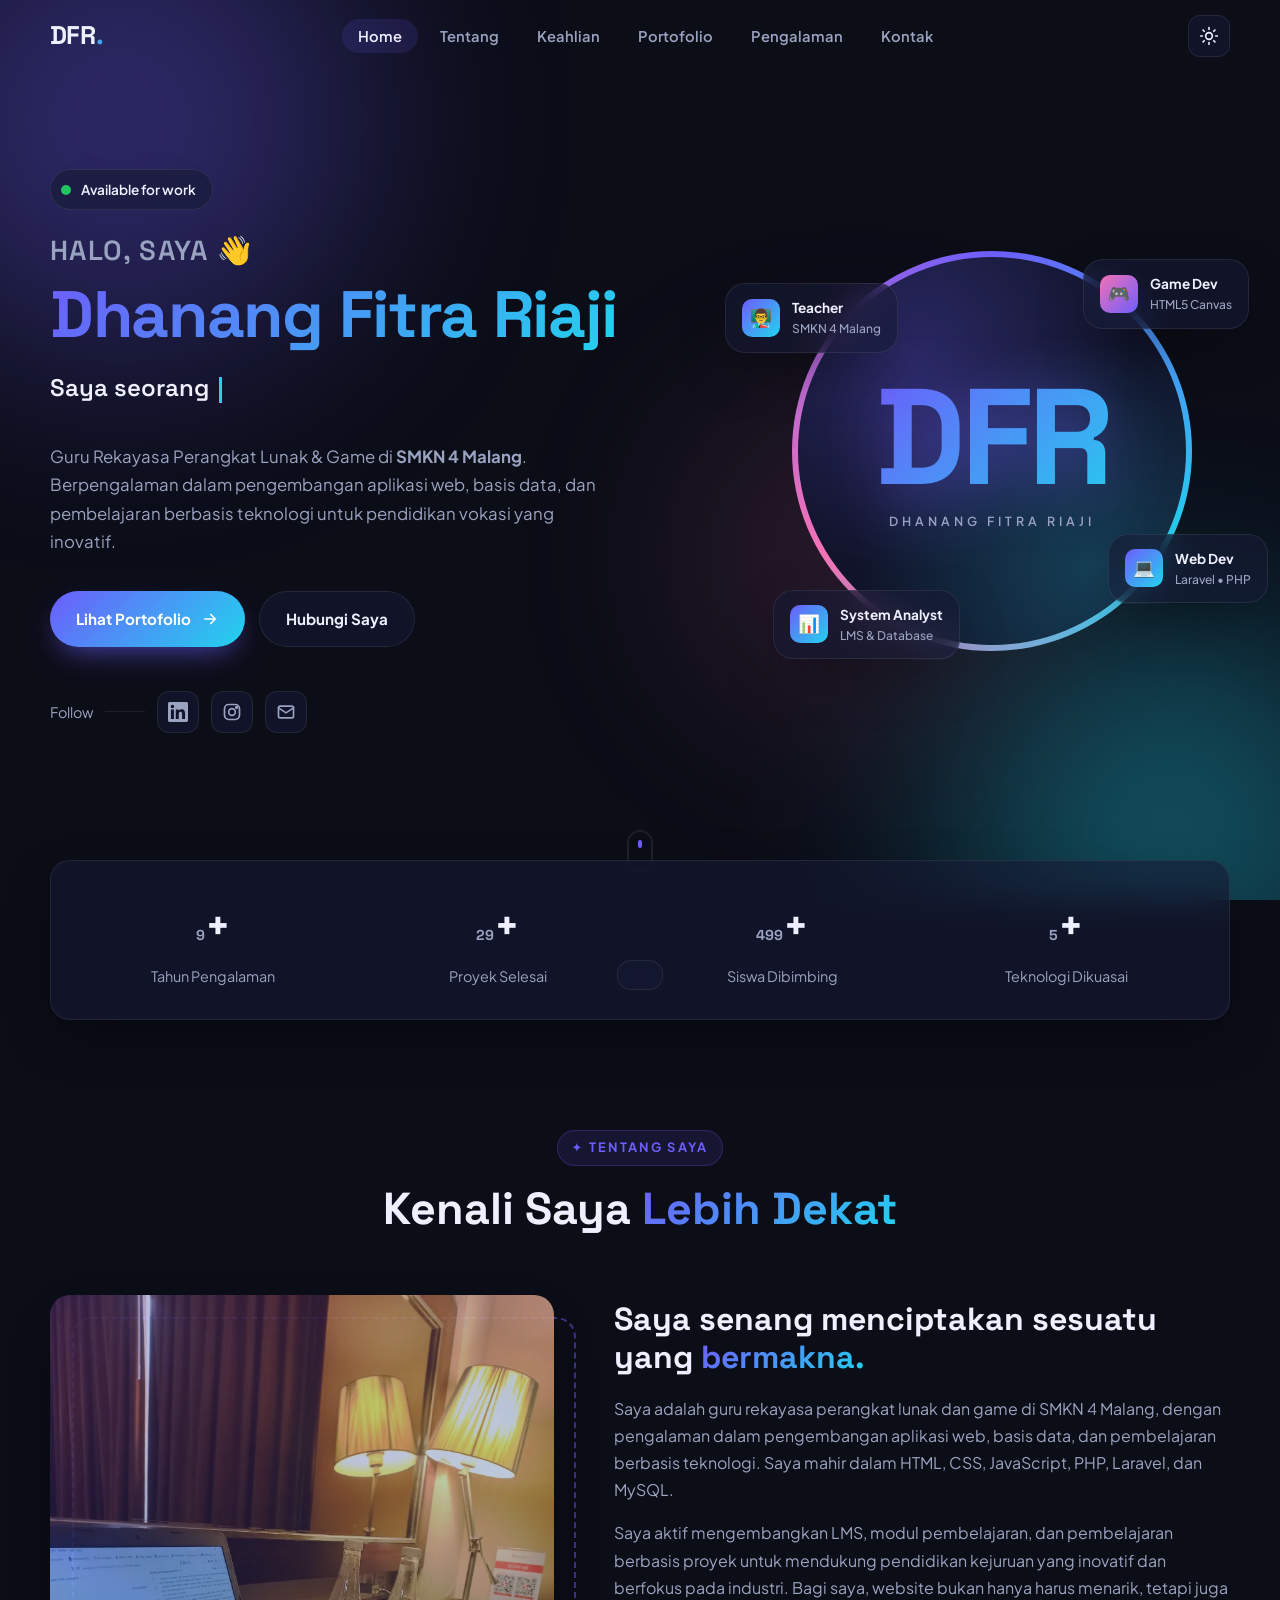
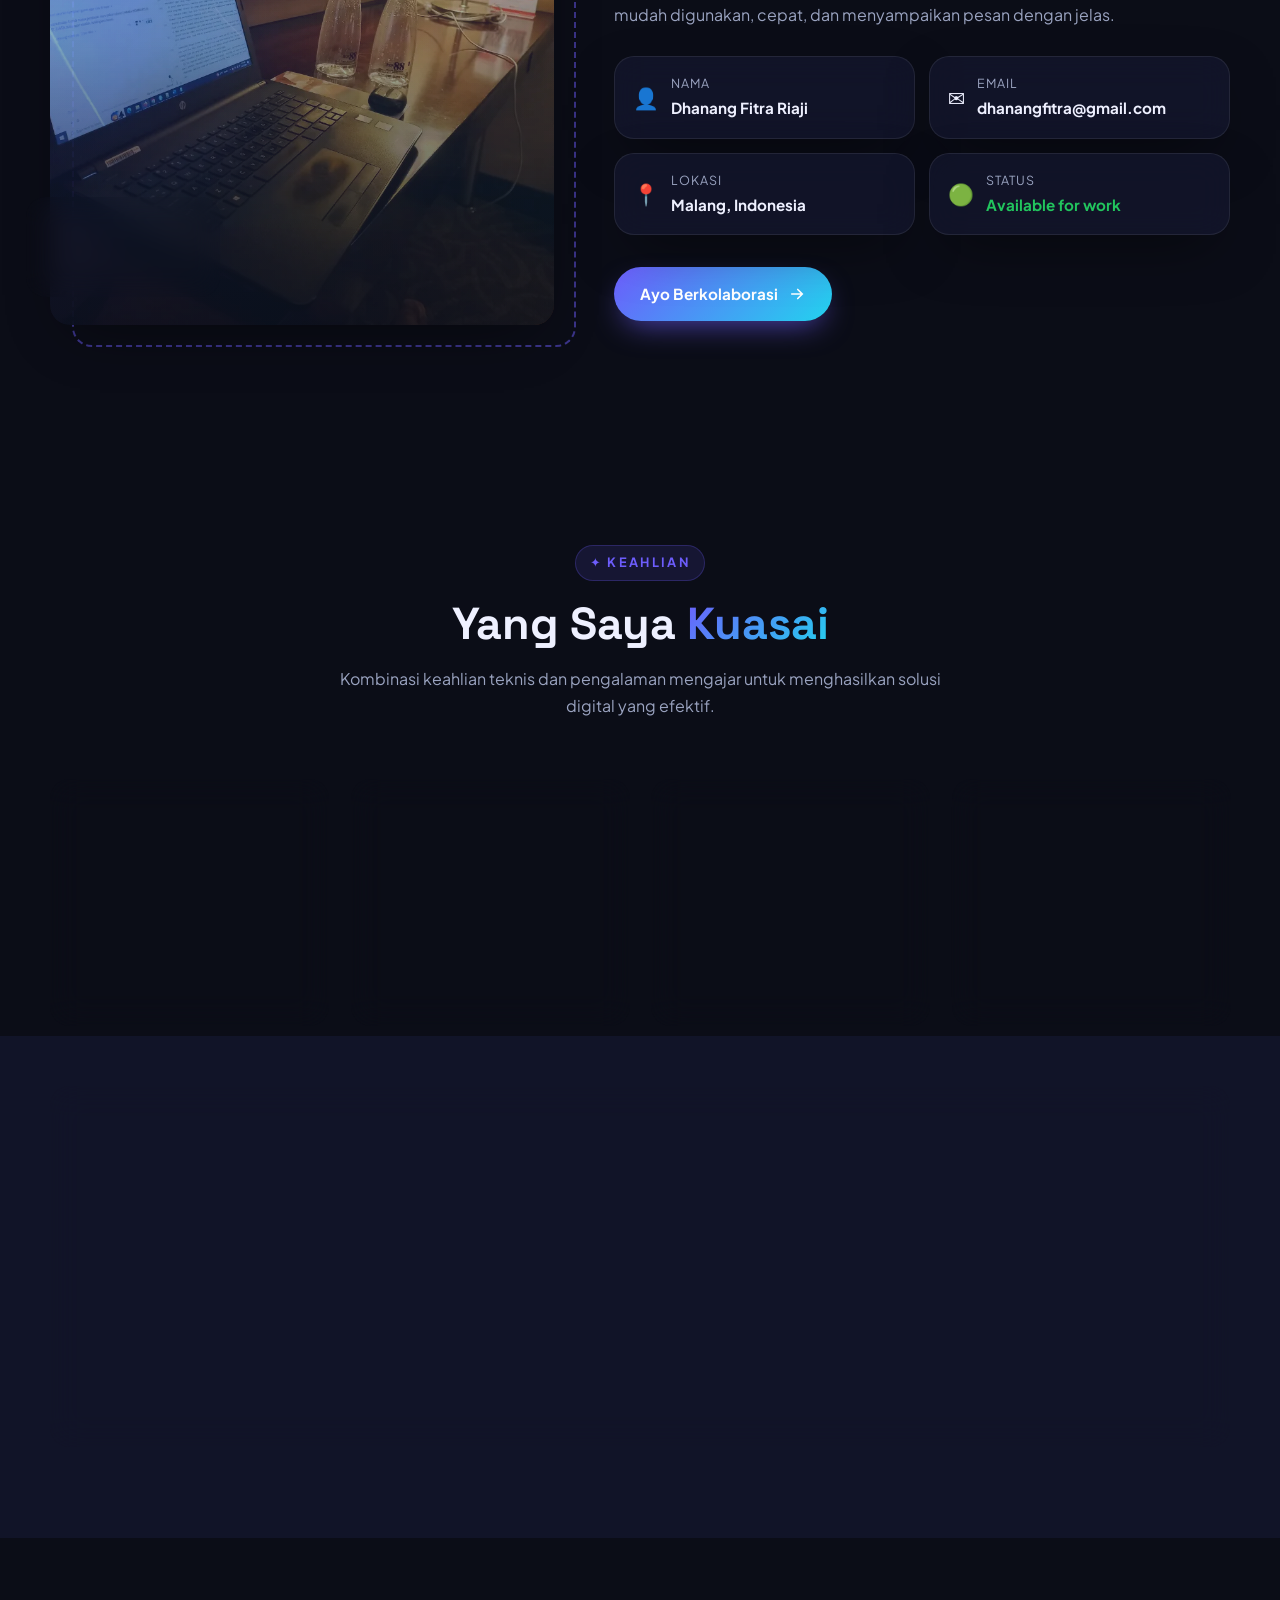
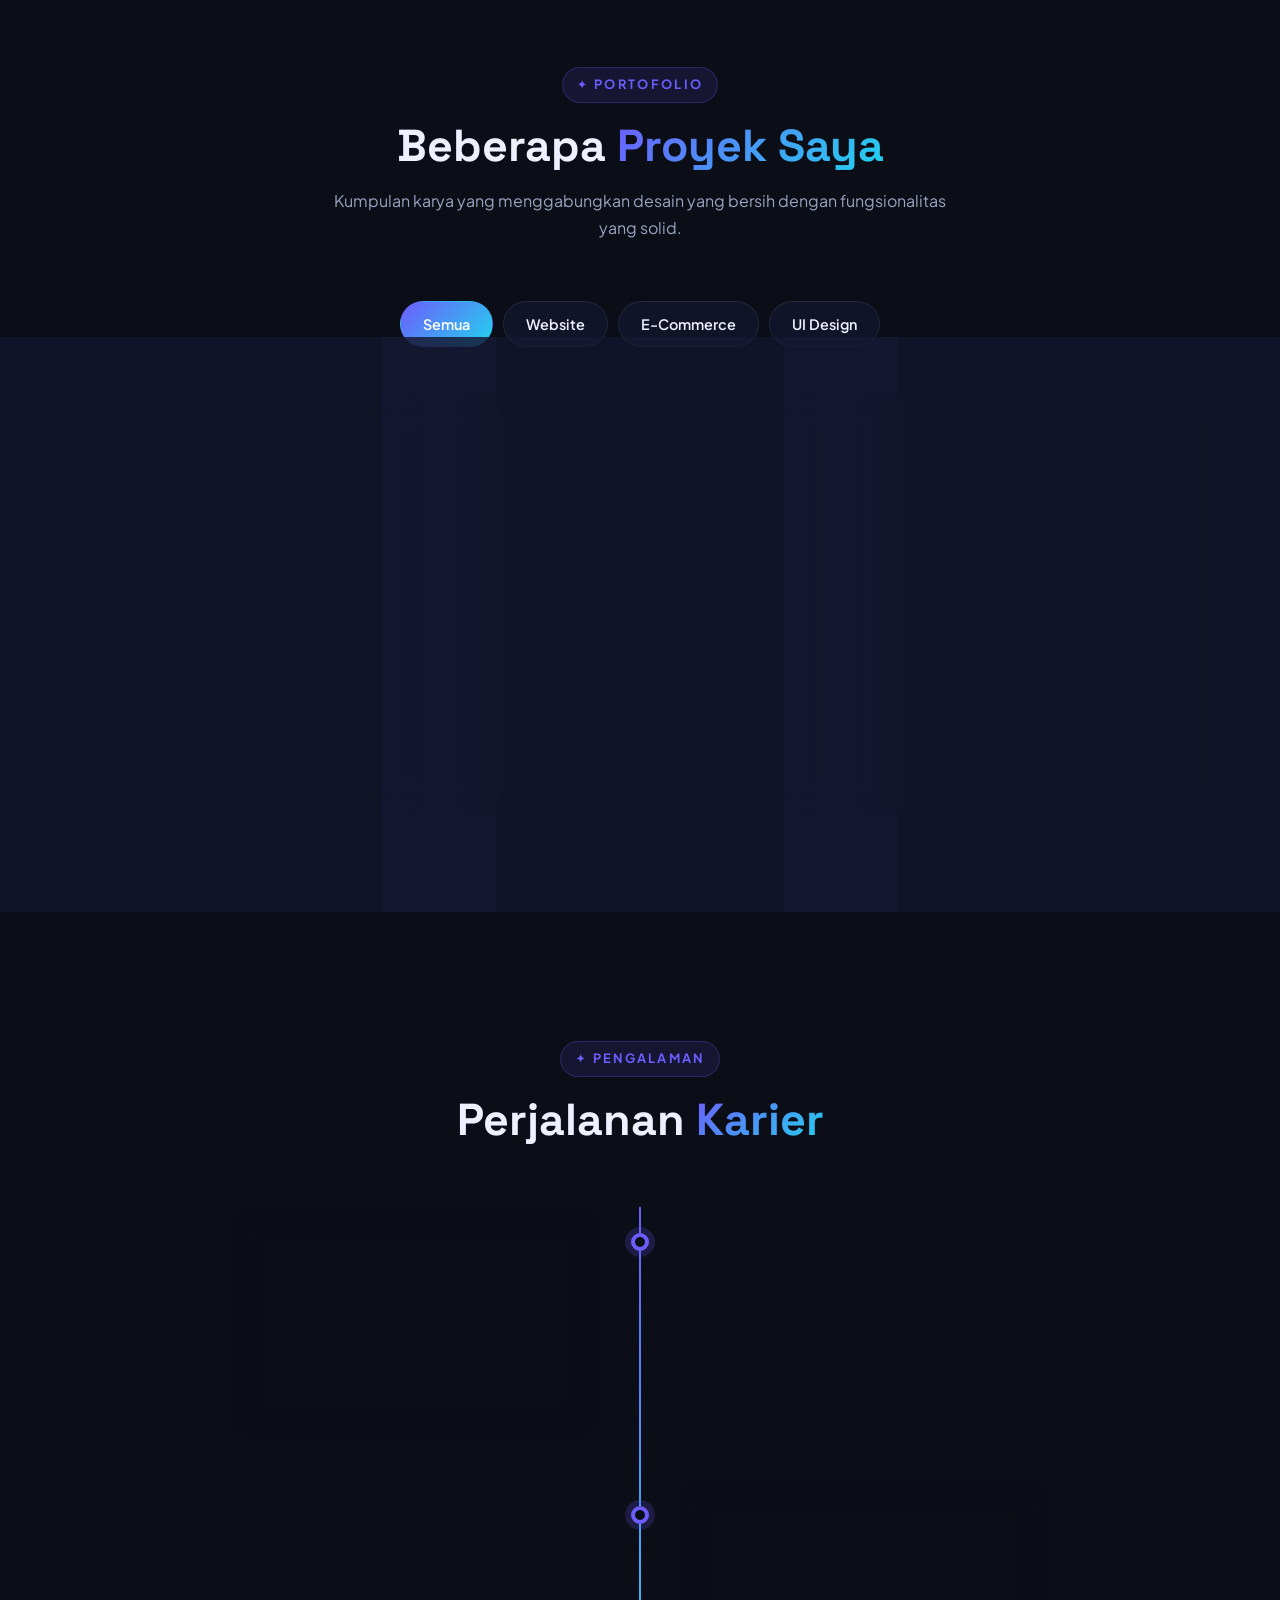
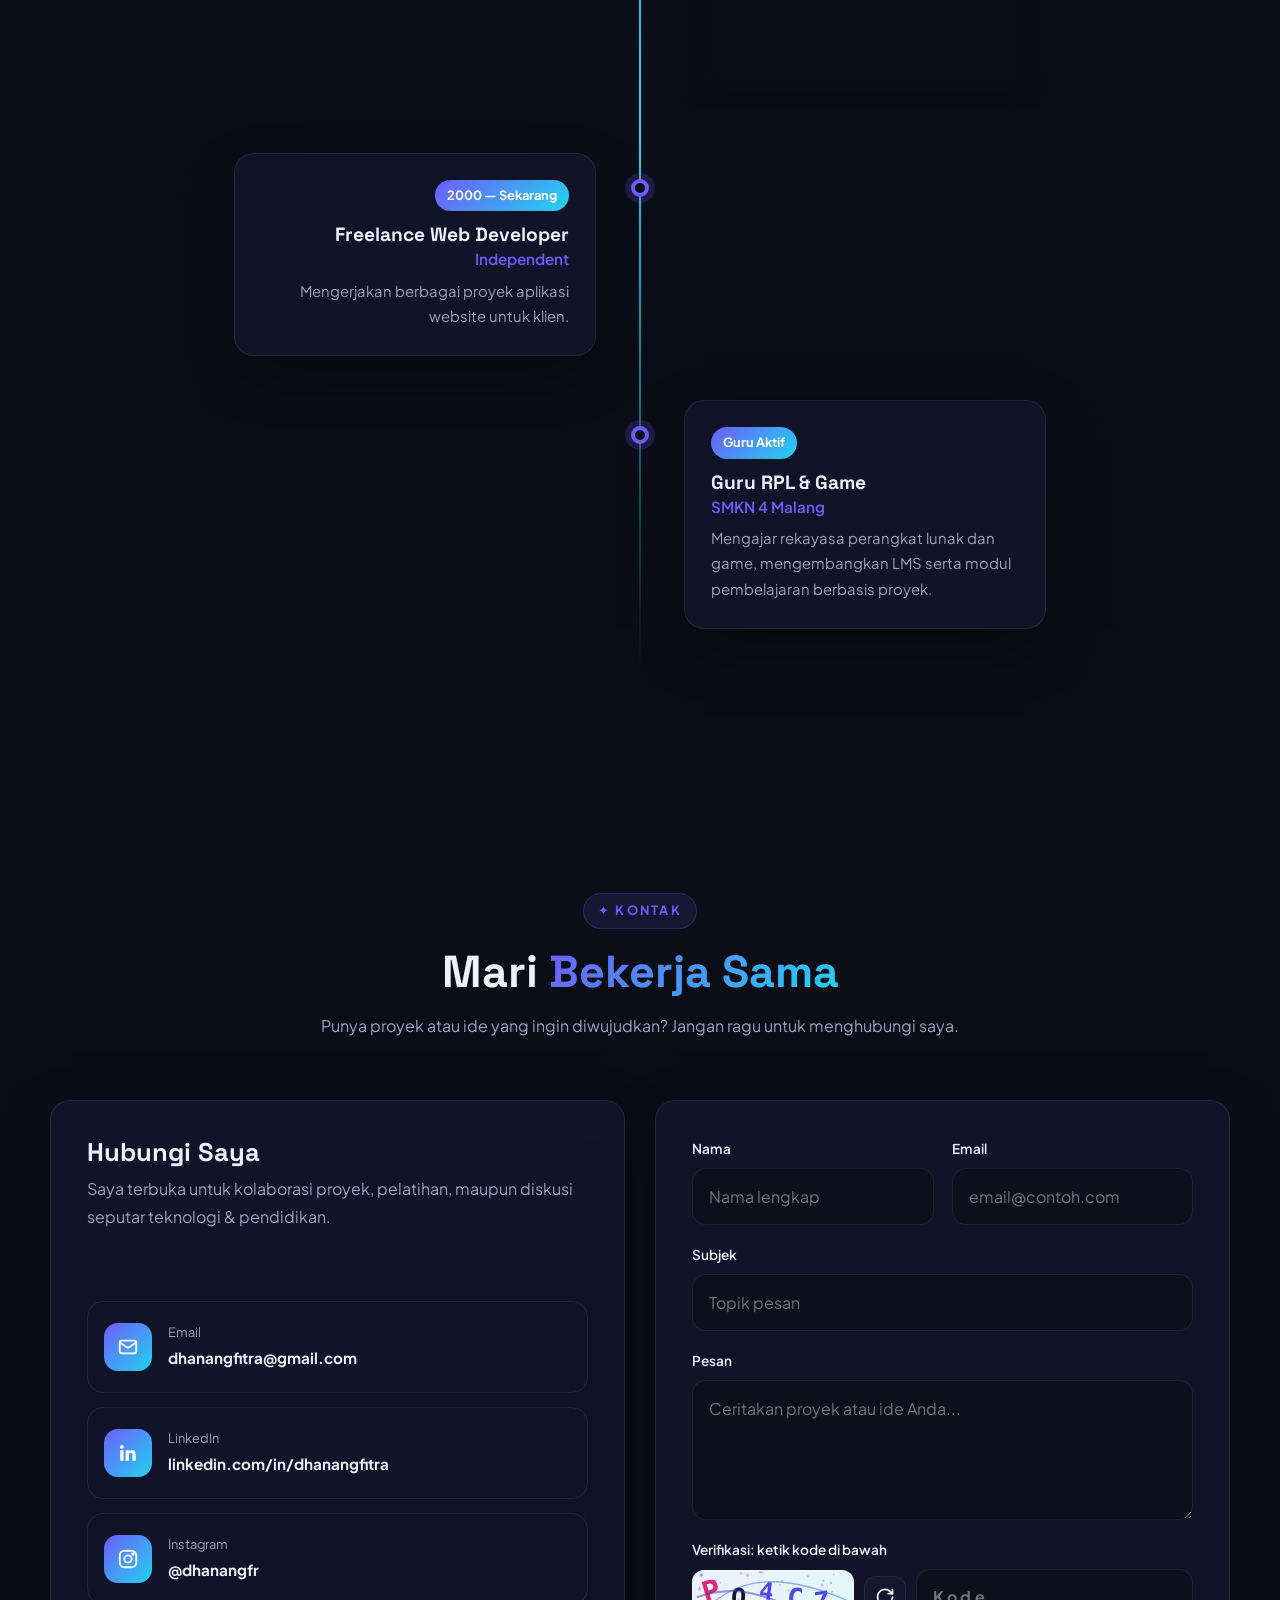
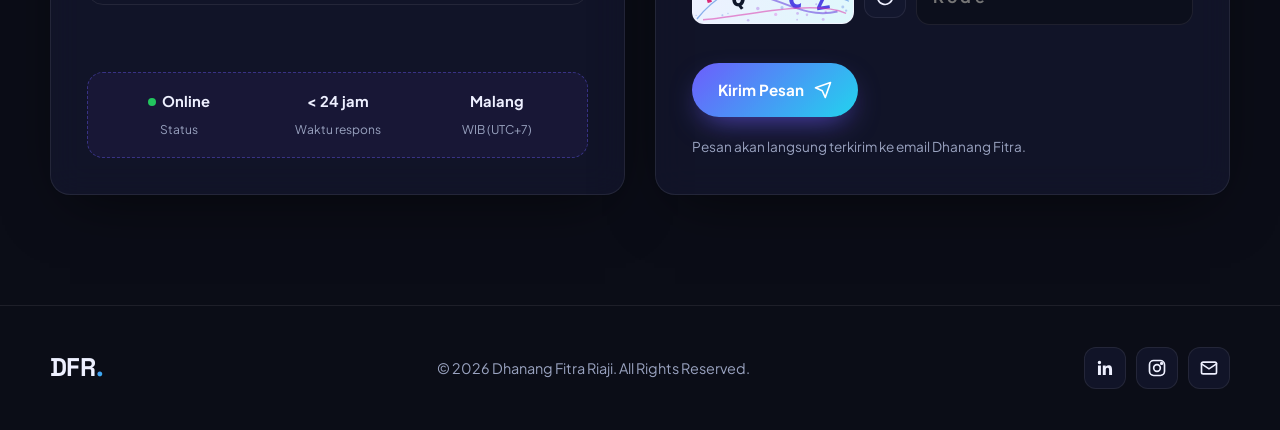
==== commit af3a7336: "Add files via upload" ====
--- a/index.html
+++ b/index.html
@@ -9,415 +9,11 @@
   <link rel="preconnect" href="https://fonts.googleapis.com" />
   <link rel="preconnect" href="https://fonts.gstatic.com" crossorigin />
   <link href="https://fonts.googleapis.com/css2?family=Plus+Jakarta+Sans:wght@400;500;600;700;800&family=Space+Grotesk:wght@500;600;700&display=swap" rel="stylesheet" />
-  <link rel="icon" type="image/svg+xml" href="data:image/svg+xml,<svg xmlns='http://www.w3.org/2000/svg' viewBox='0 0 64 64'><defs><linearGradient id='g' x1='0' y1='0' x2='1' y2='1'><stop offset='0' stop-color='%236d5dfc'/><stop offset='1' stop-color='%2322d3ee'/></linearGradient></defs><rect width='64' height='64' rx='16' fill='url(%23g)'/><text x='32' y='42' font-family='Arial,Helvetica,sans-serif' font-size='24' font-weight='800' letter-spacing='-1' text-anchor='middle' fill='white'>DFR</text></svg>" />
-  <link rel="icon" type="image/png" sizes="180x180" href="[data-uri]" />
-  <link rel="apple-touch-icon" href="[data-uri]" />
-
-  <style>
-    /* ============ TOKENS ============ */
-    :root {
-      --bg: #f6f7fb;
-      --bg-2: #ffffff;
-      --surface: rgba(255, 255, 255, 0.75);
-      --border: rgba(15, 23, 42, 0.08);
-      --text: #0f172a;
-      --muted: #5b6478;
-      --primary: #6d5dfc;
-      --accent: #22d3ee;
-      --pink: #f472b6;
-      --grad: linear-gradient(135deg, #6d5dfc 0%, #22d3ee 100%);
-      --shadow: 0 20px 50px -20px rgba(30, 41, 59, 0.25);
-      --radius: 20px;
-      --nav-h: 72px;
-    }
-    [data-theme="dark"] {
-      --bg: #0b0d17;
-      --bg-2: #11142a;
-      --surface: rgba(22, 26, 52, 0.6);
-      --border: rgba(255, 255, 255, 0.08);
-      --text: #eef0ff;
-      --muted: #9aa3c0;
-      --shadow: 0 20px 60px -20px rgba(0, 0, 0, 0.6);
-    }
-
-    /* ============ BASE ============ */
-    *, *::before, *::after { margin: 0; padding: 0; box-sizing: border-box; }
-    html { scroll-behavior: smooth; scroll-padding-top: var(--nav-h); }
-    body {
-      font-family: "Plus Jakarta Sans", system-ui, sans-serif;
-      background: var(--bg);
-      color: var(--text);
-      line-height: 1.7;
-      overflow-x: hidden;
-      transition: background .4s, color .4s;
-    }
-    img { max-width: 100%; display: block; }
-    a { color: inherit; text-decoration: none; }
-    button { font: inherit; cursor: pointer; border: none; background: none; color: inherit; }
-    h1, h2, h3, h4 { font-family: "Space Grotesk", sans-serif; line-height: 1.2; }
-    .container { width: min(1180px, 100% - 32px); margin-inline: auto; }
-    section { padding: 110px 0; position: relative; }
-    .grad-text { background: var(--grad); -webkit-background-clip: text; background-clip: text; color: transparent; }
-
-    /* background blobs */
-    .bg-blobs { position: fixed; inset: 0; z-index: -1; overflow: hidden; pointer-events: none; }
-    .bg-blobs span {
-      position: absolute; border-radius: 50%; filter: blur(110px); opacity: .35;
-      animation: float 18s ease-in-out infinite;
-    }
-    .bg-blobs span:nth-child(1) { width: 480px; height: 480px; background: #6d5dfc; top: -120px; left: -120px; }
-    .bg-blobs span:nth-child(2) { width: 420px; height: 420px; background: #22d3ee; bottom: -140px; right: -100px; animation-delay: -6s; }
-    .bg-blobs span:nth-child(3) { width: 300px; height: 300px; background: #f472b6; top: 45%; left: 55%; opacity: .18; animation-delay: -12s; }
-    @keyframes float {
-      0%, 100% { transform: translate(0, 0) scale(1); }
-      33% { transform: translate(60px, 40px) scale(1.08); }
-      66% { transform: translate(-40px, 60px) scale(.95); }
-    }
-
-    /* section heading */
-    .section-head { text-align: center; max-width: 640px; margin: 0 auto 60px; }
-    .eyebrow {
-      display: inline-flex; align-items: center; gap: 8px;
-      font-size: .8rem; font-weight: 700; letter-spacing: .18em; text-transform: uppercase;
-      color: var(--primary); padding: 6px 14px; border-radius: 999px;
-      background: color-mix(in srgb, var(--primary) 12%, transparent);
-      border: 1px solid color-mix(in srgb, var(--primary) 25%, transparent);
-      margin-bottom: 16px;
-    }
-    .section-head h2 { font-size: clamp(1.9rem, 4vw, 2.8rem); margin-bottom: 14px; }
-    .section-head p { color: var(--muted); }
-
-    /* buttons */
-    .btn {
-      display: inline-flex; align-items: center; gap: 10px;
-      padding: 14px 26px; border-radius: 999px; font-weight: 700; font-size: .95rem;
-      transition: transform .3s, box-shadow .3s, background .3s;
-    }
-    .btn-primary { background: var(--grad); color: #fff; box-shadow: 0 12px 30px -10px rgba(109, 93, 252, .7); }
-    .btn-primary:hover { transform: translateY(-3px); box-shadow: 0 18px 40px -10px rgba(109, 93, 252, .8); }
-    .btn-ghost { border: 1.5px solid var(--border); background: var(--surface); backdrop-filter: blur(10px); }
-    .btn-ghost:hover { border-color: var(--primary); transform: translateY(-3px); }
-    .btn svg { width: 18px; height: 18px; }
-
-    .card {
-      background: var(--surface); border: 1px solid var(--border); border-radius: var(--radius);
-      backdrop-filter: blur(16px); -webkit-backdrop-filter: blur(16px); box-shadow: var(--shadow);
-    }
-
-    /* ============ NAVBAR ============ */
-    .nav {
-      position: fixed; top: 0; inset-inline: 0; z-index: 100; height: var(--nav-h);
-      display: flex; align-items: center; transition: background .3s, border-color .3s;
-      border-bottom: 1px solid transparent;
-    }
-    .nav.scrolled { background: color-mix(in srgb, var(--bg) 78%, transparent); backdrop-filter: blur(16px); border-color: var(--border); }
-    .nav .container { display: flex; align-items: center; justify-content: space-between; }
-    .logo { font-family: "Space Grotesk", sans-serif; font-weight: 700; font-size: 1.6rem; letter-spacing: -.02em; display: flex; align-items: baseline; gap: 1px; }
-    .logo-mark { width: 38px; height: 38px; border-radius: 12px; background: var(--grad); display: grid; place-items: center; color: #fff; font-size: 1rem; }
-    .nav-links { display: flex; gap: 6px; list-style: none; }
-    .nav-links a {
-      padding: 8px 16px; border-radius: 999px; font-weight: 600; font-size: .92rem; color: var(--muted);
-      transition: color .3s, background .3s;
-    }
-    .nav-links a:hover, .nav-links a.active { color: var(--text); background: color-mix(in srgb, var(--primary) 14%, transparent); }
-    .nav-actions { display: flex; align-items: center; gap: 10px; }
-    .icon-btn {
-      width: 42px; height: 42px; border-radius: 12px; display: grid; place-items: center;
-      border: 1px solid var(--border); background: var(--surface); transition: transform .3s, border-color .3s;
-    }
-    .icon-btn:hover { border-color: var(--primary); transform: rotate(-10deg); }
-    .icon-btn svg { width: 20px; height: 20px; }
-    .theme-toggle .sun { display: none; }
-    [data-theme="dark"] .theme-toggle .sun { display: block; }
-    [data-theme="dark"] .theme-toggle .moon { display: none; }
-    .menu-btn { display: none; }
-    .menu-btn span { display: block; width: 20px; height: 2px; background: currentColor; border-radius: 2px; transition: .3s; }
-    .menu-btn span + span { margin-top: 5px; }
-    .menu-btn.open span:nth-child(1) { transform: translateY(7px) rotate(45deg); }
-    .menu-btn.open span:nth-child(2) { opacity: 0; }
-    .menu-btn.open span:nth-child(3) { transform: translateY(-7px) rotate(-45deg); }
-
-    /* ============ HERO ============ */
-    .hero { min-height: 100vh; display: flex; align-items: center; padding-top: calc(var(--nav-h) + 40px); }
-    .hero-grid { display: grid; grid-template-columns: 1.15fr .85fr; gap: 60px; align-items: center; }
-    .badge {
-      display: inline-flex; align-items: center; gap: 10px; padding: 8px 16px 8px 10px; border-radius: 999px;
-      font-size: .85rem; font-weight: 600; margin-bottom: 24px;
-    }
-    .dot { width: 10px; height: 10px; border-radius: 50%; background: #22c55e; box-shadow: 0 0 0 0 rgba(34, 197, 94, .6); animation: pulse 2s infinite; }
-    @keyframes pulse { 70% { box-shadow: 0 0 0 10px rgba(34, 197, 94, 0); } 100% { box-shadow: 0 0 0 0 rgba(34, 197, 94, 0); } }
-    .hero h1 { font-size: clamp(2.4rem, 5.8vw, 4.1rem); margin-bottom: 14px; letter-spacing: -.02em; }
-    .hero h1 .hi { display: block; font-size: .42em; color: var(--muted); font-weight: 600; letter-spacing: .05em; margin-bottom: 8px; }
-    .typed-wrap { font-size: clamp(1.15rem, 2.4vw, 1.5rem); font-weight: 600; margin-bottom: 22px; min-height: 2.2em; font-family: "Space Grotesk"; }
-    .typed { color: var(--primary); }
-    .cursor { display: inline-block; width: 3px; height: 1.1em; background: var(--accent); margin-left: 4px; vertical-align: middle; animation: blink 1s steps(1) infinite; }
-    @keyframes blink { 50% { opacity: 0; } }
-    .hero p.lead { color: var(--muted); max-width: 560px; margin-bottom: 34px; font-size: 1.05rem; }
-    .hero-cta { display: flex; flex-wrap: wrap; gap: 14px; margin-bottom: 44px; }
-    .hero-social { display: flex; gap: 12px; align-items: center; color: var(--muted); font-size: .9rem; }
-    .hero-social .line { width: 40px; height: 1px; background: var(--border); }
-
-    .hero-visual { position: relative; display: grid; place-items: center; }
-    .photo-ring {
-      position: relative; width: min(400px, 82vw); aspect-ratio: 1; border-radius: 50%;
-      padding: 6px; background: conic-gradient(from 0deg, #6d5dfc, #22d3ee, #f472b6, #6d5dfc);
-      animation: spin 10s linear infinite;
-    }
-    .photo-ring .inner { width: 100%; height: 100%; border-radius: 50%; overflow: hidden; background: var(--bg-2); animation: spin 10s linear infinite reverse; }
-    .monogram {
-      width: 100%; height: 100%; display: flex; flex-direction: column; align-items: center; justify-content: center; gap: 6px;
-      background:
-        radial-gradient(circle at 30% 25%, color-mix(in srgb, var(--primary) 28%, transparent), transparent 55%),
-        radial-gradient(circle at 75% 80%, color-mix(in srgb, var(--accent) 22%, transparent), transparent 55%),
-        var(--bg-2);
-    }
-    .mono-text {
-      font-family: "Space Grotesk", sans-serif; font-weight: 700; line-height: 1;
-      font-size: clamp(4.5rem, 14vw, 8.5rem); letter-spacing: -.04em;
-      background: linear-gradient(135deg, #6d5dfc, #22d3ee 55%, #f472b6);
-      background-size: 200% 200%; -webkit-background-clip: text; background-clip: text; color: transparent;
-      filter: drop-shadow(0 10px 30px rgba(109, 93, 252, .45));
-      animation: shine 6s ease-in-out infinite;
-    }
-    .mono-sub { font-size: .78rem; font-weight: 600; letter-spacing: .32em; text-transform: uppercase; color: var(--muted); }
-    @keyframes shine { 50% { background-position: 100% 100%; } }
-    @keyframes spin { to { transform: rotate(360deg); } }
-    .floating {
-      position: absolute; padding: 12px 16px; display: flex; align-items: center; gap: 12px;
-      font-size: .85rem; font-weight: 700; animation: bob 5s ease-in-out infinite;
-    }
-    .floating small { display: block; font-weight: 500; color: var(--muted); font-size: .75rem; }
-    .floating .ic { width: 38px; height: 38px; border-radius: 10px; display: grid; place-items: center; font-size: 1.1rem; background: var(--grad); color: #fff; }
-    .f1 { top: 8%; left: -6%; }
-    .f2 { bottom: 12%; right: -8%; animation-delay: -2.5s; }
-    .f3 { bottom: -2%; left: 4%; animation-delay: -1.2s; }
-    .f4 { top: 2%; right: -4%; animation-delay: -3.6s; }
-    .f4 .ic { background: linear-gradient(135deg, #f472b6, #6d5dfc); }
-    @keyframes bob { 50% { transform: translateY(-14px); } }
-
-    .scroll-hint { position: absolute; bottom: 28px; left: 50%; transform: translateX(-50%); width: 26px; height: 42px; border: 2px solid var(--border); border-radius: 14px; }
-    .scroll-hint::after { content: ""; position: absolute; left: 50%; top: 8px; width: 4px; height: 8px; border-radius: 2px; background: var(--primary); transform: translateX(-50%); animation: scroll 1.8s infinite; }
-    @keyframes scroll { to { transform: translate(-50%, 14px); opacity: 0; } }
-
-    /* stats */
-    .stats { display: grid; grid-template-columns: repeat(4, 1fr); gap: 20px; margin-top: -40px; padding: 30px; }
-    .stat { text-align: center; }
-    .stat strong { font-family: "Space Grotesk"; font-size: clamp(1.8rem, 4vw, 2.6rem); display: block; }
-    .stat span { color: var(--muted); font-size: .9rem; }
-
-    /* ============ ABOUT ============ */
-    .about-grid { display: grid; grid-template-columns: .9fr 1.1fr; gap: 60px; align-items: center; }
-    .about-img { position: relative; }
-    .about-img img { border-radius: var(--radius); aspect-ratio: 4/5; object-fit: cover; width: 100%; box-shadow: var(--shadow); }
-    .about-img::before {
-      content: ""; position: absolute; inset: 22px -22px -22px 22px; border-radius: var(--radius);
-      border: 2px dashed color-mix(in srgb, var(--primary) 50%, transparent); z-index: -1;
-    }
-    .exp-badge { position: absolute; bottom: 28px; left: -24px; padding: 18px 22px; text-align: center; }
-    .exp-badge strong { font-family: "Space Grotesk"; font-size: 2.2rem; display: block; line-height: 1; }
-    .exp-badge span { font-size: .95rem; font-weight: 600; color: var(--muted); letter-spacing: .04em; }
-    .about-text h3 { font-size: clamp(1.5rem, 3vw, 2rem); margin-bottom: 18px; }
-    .about-text p { color: var(--muted); margin-bottom: 16px; }
-    .info-grid { display: grid; grid-template-columns: repeat(2, 1fr); gap: 14px; margin: 28px 0 32px; }
-    .info { padding: 16px 18px; display: flex; gap: 12px; align-items: center; }
-    .info .ic { font-size: 1.3rem; }
-    .info small { display: block; color: var(--muted); font-size: .78rem; text-transform: uppercase; letter-spacing: .08em; }
-    .info b { font-size: .95rem; word-break: break-word; }
-    .info .status { color: #22c55e; }
-
-    /* ============ SKILLS ============ */
-    .skills-grid { display: grid; grid-template-columns: repeat(4, 1fr); gap: 22px; }
-    .skill-card { padding: 30px 26px; position: relative; overflow: hidden; transition: transform .4s, border-color .4s; }
-    .skill-card::before {
-      content: ""; position: absolute; inset: 0; background: var(--grad); opacity: 0; transition: opacity .4s; z-index: -1;
-    }
-    .skill-card:hover { transform: translateY(-8px); border-color: color-mix(in srgb, var(--primary) 50%, transparent); }
-    .skill-card .num { position: absolute; top: 18px; right: 22px; font-family: "Space Grotesk"; font-size: 2.6rem; font-weight: 700; opacity: .08; }
-    .skill-icon { width: 56px; height: 56px; border-radius: 16px; display: grid; place-items: center; background: color-mix(in srgb, var(--primary) 15%, transparent); margin-bottom: 20px; font-size: 1.6rem; transition: transform .4s; }
-    .skill-card:hover .skill-icon { transform: scale(1.1) rotate(-8deg); }
-    .skill-card h3 { font-size: 1.2rem; margin-bottom: 10px; }
-    .skill-card p { color: var(--muted); font-size: .93rem; }
-
-    .tech-wrap { margin-top: 60px; display: grid; grid-template-columns: 1fr 1fr; gap: 40px; padding: 40px; }
-    .tech-wrap h3 { font-size: 1.3rem; margin-bottom: 20px; }
-    .bar { margin-bottom: 18px; }
-    .bar-top { display: flex; justify-content: space-between; font-weight: 600; font-size: .9rem; margin-bottom: 8px; }
-    .bar-top span:last-child { color: var(--muted); }
-    .bar-track { height: 8px; border-radius: 99px; background: var(--border); overflow: hidden; }
-    .bar-fill { height: 100%; width: 0; border-radius: 99px; background: var(--grad); transition: width 1.6s cubic-bezier(.2, .8, .2, 1); }
-    .chips { display: flex; flex-wrap: wrap; gap: 10px; }
-    .chip {
-      padding: 9px 16px; border-radius: 999px; font-size: .88rem; font-weight: 600;
-      border: 1px solid var(--border); background: color-mix(in srgb, var(--bg-2) 70%, transparent);
-      transition: .3s;
-    }
-    .chip:hover { border-color: var(--primary); color: var(--primary); transform: translateY(-2px); }
-
-    /* ============ PORTFOLIO ============ */
-    .filters { display: flex; justify-content: center; flex-wrap: wrap; gap: 10px; margin-bottom: 40px; }
-    .filter-btn { padding: 10px 22px; border-radius: 999px; font-weight: 600; font-size: .9rem; border: 1px solid var(--border); background: var(--surface); transition: .3s; }
-    .filter-btn.active, .filter-btn:hover { background: var(--grad); color: #fff; border-color: transparent; }
-    .projects { display: grid; grid-template-columns: repeat(3, 1fr); gap: 26px; }
-    .project { overflow: hidden; transition: transform .4s, opacity .4s; }
-    .project.hide { display: none; }
-    .project:hover { transform: translateY(-8px); }
-    .project-img { position: relative; overflow: hidden; aspect-ratio: 16/11; }
-    .project-img img { width: 100%; height: 100%; object-fit: cover; transition: transform .6s; }
-    .project:hover .project-img img { transform: scale(1.08); }
-    .project-img::after { content: ""; position: absolute; inset: 0; background: linear-gradient(to top, rgba(11, 13, 23, .7), transparent 60%); opacity: 0; transition: .4s; }
-    .project:hover .project-img::after { opacity: 1; }
-    .tag {
-      position: absolute; top: 16px; left: 16px; z-index: 2; padding: 6px 12px; border-radius: 999px;
-      font-size: .72rem; font-weight: 700; letter-spacing: .1em; background: rgba(255, 255, 255, .9); color: #111;
-    }
-    .project-body { padding: 24px; }
-    .project-body h3 { font-size: 1.2rem; margin-bottom: 8px; }
-    .project-body p { color: var(--muted); font-size: .93rem; margin-bottom: 18px; }
-    .project-link { display: inline-flex; align-items: center; gap: 8px; font-weight: 700; color: var(--primary); font-size: .92rem; }
-    .project-link svg { width: 16px; transition: transform .3s; }
-    .project-link:hover svg { transform: translateX(5px); }
-
-    /* ============ EXPERIENCE ============ */
-    .timeline { position: relative; max-width: 900px; margin: 0 auto; }
-    .timeline::before { content: ""; position: absolute; left: 50%; top: 0; bottom: 0; width: 2px; background: linear-gradient(var(--primary), var(--accent), transparent); transform: translateX(-50%); }
-    .t-item { position: relative; width: 50%; padding: 0 44px 44px; }
-    .t-item:nth-child(odd) { left: 0; text-align: right; }
-    .t-item:nth-child(even) { left: 50%; }
-    .t-item::before {
-      content: ""; position: absolute; top: 26px; width: 18px; height: 18px; border-radius: 50%;
-      background: var(--bg); border: 4px solid var(--primary); box-shadow: 0 0 0 6px color-mix(in srgb, var(--primary) 20%, transparent);
-    }
-    .t-item:nth-child(odd)::before { right: -9px; }
-    .t-item:nth-child(even)::before { left: -9px; }
-    .t-card { padding: 26px; transition: transform .4s; }
-    .t-card:hover { transform: scale(1.02); }
-    .t-date { display: inline-block; font-size: .8rem; font-weight: 700; padding: 5px 12px; border-radius: 999px; background: var(--grad); color: #fff; margin-bottom: 12px; }
-    .t-card h3 { font-size: 1.2rem; }
-    .t-card h4 { color: var(--primary); font-family: "Plus Jakarta Sans"; font-size: .95rem; font-weight: 600; margin: 4px 0 10px; }
-    .t-card p { color: var(--muted); font-size: .93rem; }
-
-    /* ============ CONTACT ============ */
-    .contact-grid { display: grid; grid-template-columns: 1fr 1fr; gap: 30px; align-items: stretch; }
-    .contact-info { padding: 36px; display: flex; flex-direction: column; gap: 16px; }
-    .contact-head { margin-bottom: 4px; }
-    .contact-head p { color: var(--muted); margin-top: 8px; }
-    .c-list { display: flex; flex-direction: column; gap: 14px; flex: 1; justify-content: center; }
-    .c-list .c-item { flex: 1; max-height: 92px; }
-    .avail {
-      margin-top: auto; display: grid; grid-template-columns: repeat(3, 1fr); gap: 10px;
-      padding: 16px; border-radius: 16px; border: 1px dashed color-mix(in srgb, var(--primary) 40%, transparent);
-      background: color-mix(in srgb, var(--primary) 7%, transparent);
-    }
-    .avail div { text-align: center; }
-    .avail b { display: flex; align-items: center; justify-content: center; gap: 6px; font-size: .92rem; }
-    .avail small { color: var(--muted); font-size: .75rem; }
-    .avail .dot { width: 8px; height: 8px; }
-    .contact-info h3 { font-size: 1.6rem; }
-    .c-item { display: flex; align-items: center; gap: 16px; padding: 16px; border-radius: 16px; border: 1px solid var(--border); transition: .3s; }
-    .c-item:hover { border-color: var(--primary); transform: translateX(6px); }
-    .c-item .ic { width: 48px; height: 48px; flex-shrink: 0; border-radius: 14px; display: grid; place-items: center; background: var(--grad); color: #fff; }
-    .c-item .ic svg { width: 22px; height: 22px; }
-    .c-item small { display: block; color: var(--muted); font-size: .8rem; }
-    .c-item b { font-size: .95rem; word-break: break-all; }
-    form.contact-form { padding: 36px; display: flex; flex-direction: column; gap: 18px; }
-    .contact-form .field-grow { flex: 1; }
-    .contact-form .field-grow textarea { flex: 1; }
-    .row { display: grid; grid-template-columns: 1fr 1fr; gap: 18px; }
-    .field { display: flex; flex-direction: column; gap: 8px; }
-    .field label { font-size: .85rem; font-weight: 600; }
-    .field input, .field textarea {
-      font: inherit; color: var(--text); background: color-mix(in srgb, var(--bg) 60%, transparent);
-      border: 1px solid var(--border); border-radius: 14px; padding: 14px 16px; outline: none; transition: border-color .3s, box-shadow .3s;
-    }
-    .field textarea { resize: vertical; min-height: 140px; }
-    .field input:focus, .field textarea:focus { border-color: var(--primary); box-shadow: 0 0 0 4px color-mix(in srgb, var(--primary) 18%, transparent); }
-    .form-note { font-size: .85rem; color: var(--muted); }
-    .form-note.ok { color: #22c55e; } .form-note.err { color: #f87171; }
-    .hp { position: absolute; left: -9999px; width: 1px; height: 1px; opacity: 0; }
-    .captcha { display: flex; align-items: center; gap: 10px; flex-wrap: wrap; }
-    .captcha canvas { border-radius: 12px; border: 1px solid var(--border); background: #f1f3ff; user-select: none; }
-    .captcha input {
-      flex: 1; min-width: 120px; font: inherit; font-weight: 700; letter-spacing: .2em; color: var(--text);
-      background: color-mix(in srgb, var(--bg) 60%, transparent); border: 1px solid var(--border);
-      border-radius: 14px; padding: 13px 16px; outline: none; transition: border-color .3s, box-shadow .3s;
-    }
-    .captcha input:focus { border-color: var(--primary); box-shadow: 0 0 0 4px color-mix(in srgb, var(--primary) 18%, transparent); }
-    .captcha input.bad { border-color: #f87171; animation: shake .4s; }
-    .captcha-err { color: #f87171; font-size: .8rem; min-height: 1em; }
-    @keyframes shake { 25% { transform: translateX(-6px); } 75% { transform: translateX(6px); } }
-    #sendBtn[disabled] { opacity: .7; cursor: wait; transform: none; }
-    .spin { width: 18px; height: 18px; border: 2.5px solid rgba(255,255,255,.4); border-top-color: #fff; border-radius: 50%; animation: spin .8s linear infinite; }
-
-    /* ============ FOOTER ============ */
-    footer { padding: 40px 0; border-top: 1px solid var(--border); }
-    footer .container { display: flex; justify-content: space-between; align-items: center; gap: 20px; flex-wrap: wrap; }
-    footer p { color: var(--muted); font-size: .9rem; }
-    .socials { display: flex; gap: 10px; }
-
-    .to-top {
-      position: fixed; right: 22px; bottom: 22px; z-index: 90; width: 50px; height: 50px; border-radius: 16px;
-      background: var(--grad); color: #fff; display: grid; place-items: center; box-shadow: 0 12px 30px -10px rgba(109, 93, 252, .8);
-      opacity: 0; visibility: hidden; transform: translateY(20px); transition: .4s;
-    }
-    .to-top.show { opacity: 1; visibility: visible; transform: none; }
-    .to-top svg { width: 22px; }
-
-    .progress { position: fixed; top: 0; left: 0; height: 3px; width: 0; background: var(--grad); z-index: 200; }
-
-    /* reveal */
-    .reveal { opacity: 0; transform: translateY(40px); transition: opacity .9s ease, transform .9s ease; }
-    .reveal.in { opacity: 1; transform: none; }
-    .reveal.d1 { transition-delay: .1s; } .reveal.d2 { transition-delay: .2s; } .reveal.d3 { transition-delay: .3s; }
-
-    .toast { position: fixed; left: 50%; bottom: 30px; transform: translate(-50%, 120px); padding: 14px 22px; border-radius: 14px; font-weight: 600; z-index: 300; transition: transform .4s; }
-    .toast.show { transform: translate(-50%, 0); }
-
-    /* ============ RESPONSIVE ============ */
-    @media (max-width: 1024px) {
-      .skills-grid { grid-template-columns: repeat(2, 1fr); }
-      .projects { grid-template-columns: repeat(2, 1fr); }
-      .f1 { left: 0; } .f2 { right: 0; } .f4 { right: 0; }
-    }
-    @media (max-width: 860px) {
-      section { padding: 80px 0; }
-      .menu-btn { display: grid; place-items: center; }
-      .nav-links {
-        position: fixed; top: var(--nav-h); left: 16px; right: 16px; flex-direction: column; gap: 4px;
-        padding: 16px; border-radius: var(--radius); background: var(--bg-2); border: 1px solid var(--border); box-shadow: var(--shadow);
-        opacity: 0; visibility: hidden; transform: translateY(-14px); transition: .3s;
-      }
-      .nav-links.open { opacity: 1; visibility: visible; transform: none; }
-      .nav-links a { display: block; padding: 12px 16px; }
-      .hero-grid, .about-grid, .contact-grid, .tech-wrap { grid-template-columns: 1fr; }
-      .hero { text-align: center; }
-      .hero-visual { order: -1; }
-      .hero p.lead { margin-inline: auto; }
-      .hero-cta, .hero-social { justify-content: center; }
-      .photo-ring { width: min(300px, 72vw); }
-      .scroll-hint { display: none; }
-      .stats { grid-template-columns: repeat(2, 1fr); margin-top: 0; }
-      .about-img { max-width: 440px; margin: 0 auto; }
-      .exp-badge { left: 10px; }
-      .timeline::before { left: 10px; }
-      .t-item, .t-item:nth-child(even) { width: 100%; left: 0; text-align: left; padding: 0 0 32px 44px; }
-      .t-item:nth-child(odd)::before, .t-item:nth-child(even)::before { left: 1px; right: auto; }
-      .tech-wrap { padding: 28px; }
-    }
-    @media (max-width: 560px) {
-      .skills-grid, .projects, .info-grid, .row { grid-template-columns: 1fr; }
-      .floating { padding: 8px 12px; font-size: .75rem; }
-      .floating .ic { width: 30px; height: 30px; font-size: .9rem; }
-      .f3 { display: none; }
-      .contact-info, form.contact-form { padding: 24px; }
-      .avail { padding: 12px 8px; }
-      .avail b { font-size: .82rem; }
-      footer .container { flex-direction: column; text-align: center; }
-    }
-    @media (prefers-reduced-motion: reduce) {
-      *, *::before, *::after { animation: none !important; transition: none !important; }
-      .reveal { opacity: 1; transform: none; }
-    }
-  </style>
+  <link rel="icon" type="image/svg+xml" href="assets/images/favicon.svg" />
+  <link rel="icon" type="image/png" sizes="180x180" href="assets/images/apple-touch-icon.png" />
+  <link rel="apple-touch-icon" href="assets/images/apple-touch-icon.png" />
+
+  <link rel="stylesheet" href="assets/css/style.css" />
 </head>
 <body>
   <div class="progress" id="progress"></div>
@@ -502,7 +98,7 @@
         </div>
         <div class="about-grid">
           <div class="about-img reveal">
-            <img src="[data-uri]" alt="Learning and Workshop" loading="lazy" />
+            <img src="assets/images/learning-workshop.webp" alt="Learning and Workshop" loading="lazy" />
             <div class="exp-badge card"><strong class="grad-text">Learning</strong><span>and Workshop</span></div>
           </div>
           <div class="about-text reveal d1">
@@ -578,12 +174,12 @@
               <a href="#" class="project-link">Lihat Project <svg viewBox="0 0 24 24" fill="none" stroke="currentColor" stroke-width="2.2" stroke-linecap="round"><path d="M5 12h14M13 6l6 6-6 6"/></svg></a></div>
           </article>
           <article class="project card reveal d1" data-cat="ecommerce">
-            <div class="project-img"><span class="tag">E-COMMERCE</span><img src="https://images.unsplash.com/photo-1758522484646-c8694d1784fa?w=800&q=80&auto=format&fit=crop" alt="Belanja online dengan kartu kredit dan laptop" loading="lazy" /></div>
+            <div class="project-img"><span class="tag">E-COMMERCE</span><img src="assets/images/mockup-ecommerce.webp" alt="Mockup website toko online di laptop dan smartphone" loading="lazy" /></div>
             <div class="project-body"><h3>Online Store</h3><p>Konsep website toko online dengan fokus pada kemudahan pengguna.</p>
               <a href="#" class="project-link">Lihat Project <svg viewBox="0 0 24 24" fill="none" stroke="currentColor" stroke-width="2.2" stroke-linecap="round"><path d="M5 12h14M13 6l6 6-6 6"/></svg></a></div>
           </article>
           <article class="project card reveal d2" data-cat="ui">
-            <div class="project-img"><span class="tag">UI DESIGN</span><img src="https://images.unsplash.com/photo-1686061593213-98dad7c599b9?w=800&q=80&auto=format&fit=crop" alt="Dashboard analitik di layar komputer" loading="lazy" /></div>
+            <div class="project-img"><span class="tag">UI DESIGN</span><img src="assets/images/mockup-ui-design.webp" alt="Mockup wireframe dan UI design dashboard" loading="lazy" /></div>
             <div class="project-body"><h3>Dashboard Interface</h3><p>Desain dashboard dengan struktur informasi yang sederhana dan mudah digunakan.</p>
               <a href="#" class="project-link">Lihat Project <svg viewBox="0 0 24 24" fill="none" stroke="currentColor" stroke-width="2.2" stroke-linecap="round"><path d="M5 12h14M13 6l6 6-6 6"/></svg></a></div>
           </article>
@@ -683,184 +279,6 @@
   <button class="to-top" id="toTop" aria-label="Kembali ke atas"><svg viewBox="0 0 24 24" fill="none" stroke="currentColor" stroke-width="2.4" stroke-linecap="round"><path d="M12 19V5M6 11l6-6 6 6"/></svg></button>
   <div class="toast card" id="toast"></div>
 
-  <script>
-    (() => {
-      const $ = (s, c = document) => c.querySelector(s);
-      const $$ = (s, c = document) => [...c.querySelectorAll(s)];
-      const root = document.documentElement;
-
-      // ---- Theme ----
-      try { const saved = localStorage.getItem("dfr-theme"); if (saved) root.dataset.theme = saved; } catch (e) {}
-      $("#themeToggle").addEventListener("click", () => {
-        const next = root.dataset.theme === "dark" ? "light" : "dark";
-        root.dataset.theme = next;
-        try { localStorage.setItem("dfr-theme", next); } catch (e) {}
-      });
-
-      // ---- Mobile menu ----
-      const menuBtn = $("#menuBtn"), navLinks = $("#navLinks");
-      menuBtn.addEventListener("click", () => { menuBtn.classList.toggle("open"); navLinks.classList.toggle("open"); });
-      $$("#navLinks a").forEach(a => a.addEventListener("click", () => { menuBtn.classList.remove("open"); navLinks.classList.remove("open"); }));
-
-      // ---- Scroll effects ----
-      const nav = $("#nav"), toTop = $("#toTop"), progress = $("#progress");
-      const sections = $$("section[id]");
-      const onScroll = () => {
-        const y = window.scrollY;
-        nav.classList.toggle("scrolled", y > 20);
-        toTop.classList.toggle("show", y > 600);
-        const h = document.documentElement.scrollHeight - innerHeight;
-        progress.style.width = (h > 0 ? (y / h) * 100 : 0) + "%";
-        let current = "home";
-        sections.forEach(s => { if (y >= s.offsetTop - 140) current = s.id; });
-        $$("#navLinks a").forEach(a => a.classList.toggle("active", a.getAttribute("href") === "#" + current));
-      };
-      addEventListener("scroll", onScroll, { passive: true });
-      onScroll();
-      toTop.addEventListener("click", () => scrollTo({ top: 0, behavior: "smooth" }));
-
-      // ---- Typing effect ----
-      const words = ["Teacher", "Web Developer", "System Analyst", "Game Developer", "UI / UX Enthusiast"];
-      const typedEl = $("#typed");
-      let wi = 0, ci = 0, del = false;
-      (function type() {
-        const w = words[wi];
-        typedEl.textContent = w.slice(0, ci);
-        if (!del && ci < w.length) ci++;
-        else if (del && ci > 0) ci--;
-        else if (!del) { del = true; return setTimeout(type, 1600); }
-        else { del = false; wi = (wi + 1) % words.length; }
-        setTimeout(type, del ? 45 : 95);
-      })();
-
-      // ---- Reveal, counters, bars ----
-      const countUp = el => {
-        const to = +el.dataset.to, dur = 1600, start = performance.now();
-        const step = t => { const p = Math.min((t - start) / dur, 1); el.textContent = Math.floor(to * (1 - Math.pow(1 - p, 3))); if (p < 1) requestAnimationFrame(step); };
-        requestAnimationFrame(step);
-      };
-      const io = new IntersectionObserver(entries => {
-        entries.forEach(e => {
-          if (!e.isIntersecting) return;
-          e.target.classList.add("in");
-          $$(".count", e.target).forEach(countUp);
-          $$(".bar-fill", e.target).forEach(b => b.style.width = b.dataset.w + "%");
-          io.unobserve(e.target);
-        });
-      }, { threshold: 0.15 });
-      $$(".reveal").forEach(el => io.observe(el));
-
-      // ---- Portfolio filter ----
-      $$(".filter-btn").forEach(btn => btn.addEventListener("click", () => {
-        $$(".filter-btn").forEach(b => b.classList.remove("active"));
-        btn.classList.add("active");
-        const f = btn.dataset.filter;
-        $$(".project").forEach(p => p.classList.toggle("hide", f !== "all" && p.dataset.cat !== f));
-      }));
-
-      // ---- Toast ----
-      const toast = $("#toast");
-      const showToast = msg => { toast.textContent = msg; toast.classList.add("show"); setTimeout(() => toast.classList.remove("show"), 4000); };
-
-      // ---- Captcha (HTML5 Canvas) ----
-      const cv = $("#captchaCanvas"), cx = cv.getContext("2d");
-      const capInput = $("#captchaInput"), capErr = $("#captchaErr");
-      const CHARS = "ABCDEFGHJKLMNPQRSTUVWXYZ23456789"; // tanpa karakter mirip (0/O, 1/I)
-      let captcha = "";
-      const rnd = (a, b) => Math.random() * (b - a) + a;
-      function drawCaptcha() {
-        captcha = Array.from({ length: 5 }, () => CHARS[Math.floor(Math.random() * CHARS.length)]).join("");
-        const W = cv.width, H = cv.height;
-        const g = cx.createLinearGradient(0, 0, W, H);
-        g.addColorStop(0, "#eef0ff"); g.addColorStop(1, "#dff8fc");
-        cx.fillStyle = g; cx.fillRect(0, 0, W, H);
-        for (let i = 0; i < 40; i++) { // titik noise
-          cx.fillStyle = `hsla(${rnd(220, 300)},70%,60%,.35)`;
-          cx.beginPath(); cx.arc(rnd(0, W), rnd(0, H), rnd(.6, 1.8), 0, Math.PI * 2); cx.fill();
-        }
-        [...captcha].forEach((ch, i) => { // huruf miring acak
-          cx.save();
-          cx.translate(18 + i * 28, H / 2 + rnd(-4, 6));
-          cx.rotate(rnd(-.45, .45));
-          cx.font = `700 ${Math.round(rnd(24, 30))}px "Space Grotesk", monospace`;
-          cx.fillStyle = ["#4f46e5", "#0891b2", "#db2777", "#7c3aed", "#0f172a"][Math.floor(rnd(0, 5))];
-          cx.textBaseline = "middle";
-          cx.fillText(ch, -8, 0);
-          cx.restore();
-        });
-        for (let i = 0; i < 3; i++) { // garis pengganggu
-          cx.strokeStyle = `hsla(${rnd(200, 320)},70%,50%,.5)`; cx.lineWidth = rnd(1, 2);
-          cx.beginPath(); cx.moveTo(rnd(0, 20), rnd(0, H));
-          cx.bezierCurveTo(rnd(30, 70), rnd(0, H), rnd(90, 130), rnd(0, H), rnd(140, W), rnd(0, H)); cx.stroke();
-        }
-        capInput.value = ""; capInput.classList.remove("bad"); capErr.textContent = "";
-      }
-      drawCaptcha();
-      $("#captchaRefresh").addEventListener("click", drawCaptcha);
-      capInput.addEventListener("input", () => { capInput.value = capInput.value.toUpperCase(); capInput.classList.remove("bad"); capErr.textContent = ""; });
-
-      // ---- Contact form → kirim ke email via FormSubmit ----
-      const FORM_ENDPOINT = "https://formsubmit.co/ajax/dhanangfitra@gmail.com";
-      const form = $("#contactForm"), sendBtn = $("#sendBtn"), note = $("#formNote");
-      const btnHTML = sendBtn.innerHTML;
-      let lastSent = 0;
-
-      form.addEventListener("submit", async e => {
-        e.preventDefault();
-        note.className = "form-note";
-
-        if (capInput.value.trim().toUpperCase() !== captcha) {
-          capInput.classList.add("bad");
-          capErr.textContent = "Kode captcha salah, silakan coba lagi.";
-          drawCaptcha(); capInput.focus();
-          return;
-        }
-        if (form._honey.value) return;                          // bot terdeteksi
-        if (Date.now() - lastSent < 30000) {                    // cegah spam klik
-          note.textContent = "Tunggu sebentar sebelum mengirim pesan lagi.";
-          note.classList.add("err"); return;
-        }
-
-        sendBtn.disabled = true;
-        sendBtn.innerHTML = '<span class="spin"></span><span>Mengirim...</span>';
-
-        try {
-          const res = await fetch(FORM_ENDPOINT, {
-            method: "POST",
-            headers: { "Content-Type": "application/json", "Accept": "application/json" },
-            body: JSON.stringify({
-              name: $("#name").value.trim(),
-              email: form.email.value.trim(),
-              subject: form.subject.value.trim(),
-              message: form.message.value.trim(),
-              _subject: `[Portofolio DFR] ${form.subject.value.trim()}`,
-              _template: "table",
-              _captcha: "false",
-              _honey: ""
-            })
-          });
-          const data = await res.json().catch(() => ({}));
-          if (res.ok && String(data.success) === "true") {
-            lastSent = Date.now();
-            form.reset(); drawCaptcha();
-            note.textContent = "✅ Terima kasih! Pesan Anda sudah terkirim. Saya akan segera membalas.";
-            note.classList.add("ok");
-            showToast("✅ Pesan berhasil terkirim");
-          } else {
-            throw new Error(data.message || "Gagal mengirim pesan.");
-          }
-        } catch (err) {
-          note.textContent = "❌ " + (err.message || "Gagal mengirim.") + " Silakan coba lagi atau email langsung ke dhanangfitra@gmail.com.";
-          note.classList.add("err");
-          drawCaptcha();
-        } finally {
-          sendBtn.disabled = false;
-          sendBtn.innerHTML = btnHTML;
-        }
-      });
-
-      $("#year").textContent = new Date().getFullYear();
-    })();
-  </script>
+  <script src="assets/js/main.js" defer></script>
 </body>
 </html>
--- a/assets/css/style.css
+++ b/assets/css/style.css
@@ -0,0 +1,428 @@
+/* Portofolio Dhanang Fitra Riaji — style.css */
+/* ============ TOKENS ============ */
+:root {
+  --bg: #f6f7fb;
+  --bg-2: #ffffff;
+  --surface: rgba(255, 255, 255, 0.75);
+  --border: rgba(15, 23, 42, 0.08);
+  --text: #0f172a;
+  --muted: #5b6478;
+  --primary: #6d5dfc;
+  --accent: #22d3ee;
+  --pink: #f472b6;
+  --grad: linear-gradient(135deg, #6d5dfc 0%, #22d3ee 100%);
+  --shadow: 0 20px 50px -20px rgba(30, 41, 59, 0.25);
+  --radius: 20px;
+  --nav-h: 72px;
+}
+[data-theme="dark"] {
+  --bg: #0b0d17;
+  --bg-2: #11142a;
+  --surface: rgba(22, 26, 52, 0.6);
+  --border: rgba(255, 255, 255, 0.08);
+  --text: #eef0ff;
+  --muted: #9aa3c0;
+  --shadow: 0 20px 60px -20px rgba(0, 0, 0, 0.6);
+}
+
+/* ============ BASE ============ */
+*, *::before, *::after { margin: 0; padding: 0; box-sizing: border-box; }
+html { scroll-behavior: smooth; scroll-padding-top: var(--nav-h); }
+body {
+  font-family: "Plus Jakarta Sans", system-ui, sans-serif;
+  background: var(--bg);
+  color: var(--text);
+  line-height: 1.7;
+  overflow-x: hidden;
+  transition: background .4s, color .4s;
+}
+img { max-width: 100%; display: block; }
+a { color: inherit; text-decoration: none; }
+button { font: inherit; cursor: pointer; border: none; background: none; color: inherit; }
+h1, h2, h3, h4 { font-family: "Space Grotesk", sans-serif; line-height: 1.2; }
+.container { width: min(1180px, 100% - 32px); margin-inline: auto; }
+section { padding: 110px 0; position: relative; }
+.grad-text { background: var(--grad); -webkit-background-clip: text; background-clip: text; color: transparent; }
+
+/* background blobs */
+.bg-blobs { position: fixed; inset: 0; z-index: -1; overflow: hidden; pointer-events: none; }
+.bg-blobs span {
+  position: absolute; border-radius: 50%; filter: blur(110px); opacity: .35;
+  animation: float 18s ease-in-out infinite;
+}
+.bg-blobs span:nth-child(1) { width: 480px; height: 480px; background: #6d5dfc; top: -120px; left: -120px; }
+.bg-blobs span:nth-child(2) { width: 420px; height: 420px; background: #22d3ee; bottom: -140px; right: -100px; animation-delay: -6s; }
+.bg-blobs span:nth-child(3) { width: 300px; height: 300px; background: #f472b6; top: 45%; left: 55%; opacity: .18; animation-delay: -12s; }
+@keyframes float {
+  0%, 100% { transform: translate(0, 0) scale(1); }
+  33% { transform: translate(60px, 40px) scale(1.08); }
+  66% { transform: translate(-40px, 60px) scale(.95); }
+}
+
+/* section heading */
+.section-head { text-align: center; max-width: 640px; margin: 0 auto 60px; }
+.eyebrow {
+  display: inline-flex; align-items: center; gap: 8px;
+  font-size: .8rem; font-weight: 700; letter-spacing: .18em; text-transform: uppercase;
+  color: var(--primary); padding: 6px 14px; border-radius: 999px;
+  background: color-mix(in srgb, var(--primary) 12%, transparent);
+  border: 1px solid color-mix(in srgb, var(--primary) 25%, transparent);
+  margin-bottom: 16px;
+}
+.section-head h2 { font-size: clamp(1.9rem, 4vw, 2.8rem); margin-bottom: 14px; }
+.section-head p { color: var(--muted); }
+
+/* buttons */
+.btn {
+  display: inline-flex; align-items: center; gap: 10px;
+  padding: 14px 26px; border-radius: 999px; font-weight: 700; font-size: .95rem;
+  transition: transform .3s, box-shadow .3s, background .3s;
+}
+.btn-primary { background: var(--grad); color: #fff; box-shadow: 0 12px 30px -10px rgba(109, 93, 252, .7); }
+.btn-primary:hover { transform: translateY(-3px); box-shadow: 0 18px 40px -10px rgba(109, 93, 252, .8); }
+.btn-ghost { border: 1.5px solid var(--border); background: var(--surface); backdrop-filter: blur(10px); }
+.btn-ghost:hover { border-color: var(--primary); transform: translateY(-3px); }
+.btn svg { width: 18px; height: 18px; }
+
+.card {
+  background: var(--surface); border: 1px solid var(--border); border-radius: var(--radius);
+  backdrop-filter: blur(16px); -webkit-backdrop-filter: blur(16px); box-shadow: var(--shadow);
+}
+
+/* ============ NAVBAR ============ */
+.nav {
+  position: fixed; top: 0; inset-inline: 0; z-index: 100; height: var(--nav-h);
+  display: flex; align-items: center; transition: background .3s, border-color .3s;
+  border-bottom: 1px solid transparent;
+}
+.nav.scrolled { background: color-mix(in srgb, var(--bg) 78%, transparent); backdrop-filter: blur(16px); border-color: var(--border); }
+.nav .container { display: flex; align-items: center; justify-content: space-between; }
+.logo { font-family: "Space Grotesk", sans-serif; font-weight: 700; font-size: 1.6rem; letter-spacing: -.02em; display: flex; align-items: baseline; gap: 1px; }
+.logo-mark { width: 38px; height: 38px; border-radius: 12px; background: var(--grad); display: grid; place-items: center; color: #fff; font-size: 1rem; }
+.nav-links { display: flex; gap: 6px; list-style: none; }
+.nav-links a {
+  padding: 8px 16px; border-radius: 999px; font-weight: 600; font-size: .92rem; color: var(--muted);
+  transition: color .3s, background .3s;
+}
+.nav-links a:hover, .nav-links a.active { color: var(--text); background: color-mix(in srgb, var(--primary) 14%, transparent); }
+.nav-actions { display: flex; align-items: center; gap: 10px; }
+.icon-btn {
+  width: 42px; height: 42px; border-radius: 12px; display: grid; place-items: center;
+  border: 1px solid var(--border); background: var(--surface); transition: transform .3s, border-color .3s;
+}
+.icon-btn:hover { border-color: var(--primary); transform: rotate(-10deg); }
+.icon-btn svg { width: 20px; height: 20px; }
+.theme-toggle .sun { display: none; }
+[data-theme="dark"] .theme-toggle .sun { display: block; }
+[data-theme="dark"] .theme-toggle .moon { display: none; }
+.menu-btn { display: none; }
+.menu-btn span { display: block; width: 20px; height: 2px; background: currentColor; border-radius: 2px; transition: .3s; }
+.menu-btn span + span { margin-top: 5px; }
+.menu-btn.open span:nth-child(1) { transform: translateY(7px) rotate(45deg); }
+.menu-btn.open span:nth-child(2) { opacity: 0; }
+.menu-btn.open span:nth-child(3) { transform: translateY(-7px) rotate(-45deg); }
+
+/* ============ HERO ============ */
+.hero { min-height: 100vh; display: flex; align-items: center; padding-top: calc(var(--nav-h) + 40px); }
+.hero-grid { display: grid; grid-template-columns: 1.15fr .85fr; gap: 60px; align-items: center; }
+.badge {
+  display: inline-flex; align-items: center; gap: 10px; padding: 8px 16px 8px 10px; border-radius: 999px;
+  font-size: .85rem; font-weight: 600; margin-bottom: 24px;
+}
+.dot { width: 10px; height: 10px; border-radius: 50%; background: #22c55e; box-shadow: 0 0 0 0 rgba(34, 197, 94, .6); animation: pulse 2s infinite; }
+@keyframes pulse { 70% { box-shadow: 0 0 0 10px rgba(34, 197, 94, 0); } 100% { box-shadow: 0 0 0 0 rgba(34, 197, 94, 0); } }
+.hero h1 { font-size: clamp(2.4rem, 5.8vw, 4.1rem); margin-bottom: 14px; letter-spacing: -.02em; }
+.hero h1 .hi { display: block; font-size: .42em; color: var(--muted); font-weight: 600; letter-spacing: .05em; margin-bottom: 8px; }
+.typed-wrap { font-size: clamp(1.15rem, 2.4vw, 1.5rem); font-weight: 600; margin-bottom: 22px; min-height: 2.2em; font-family: "Space Grotesk"; }
+.typed { color: var(--primary); }
+.cursor { display: inline-block; width: 3px; height: 1.1em; background: var(--accent); margin-left: 4px; vertical-align: middle; animation: blink 1s steps(1) infinite; }
+@keyframes blink { 50% { opacity: 0; } }
+.hero p.lead { color: var(--muted); max-width: 560px; margin-bottom: 34px; font-size: 1.05rem; }
+.hero-cta { display: flex; flex-wrap: wrap; gap: 14px; margin-bottom: 44px; }
+.hero-social { display: flex; gap: 12px; align-items: center; color: var(--muted); font-size: .9rem; }
+.hero-social .line { width: 40px; height: 1px; background: var(--border); }
+
+.hero-visual { position: relative; display: grid; place-items: center; }
+.photo-ring {
+  position: relative; width: min(400px, 82vw); aspect-ratio: 1; border-radius: 50%;
+  padding: 6px; background: conic-gradient(from 0deg, #6d5dfc, #22d3ee, #f472b6, #6d5dfc);
+  animation: spin 10s linear infinite;
+}
+.photo-ring .inner { width: 100%; height: 100%; border-radius: 50%; overflow: hidden; background: var(--bg-2); animation: spin 10s linear infinite reverse; }
+.monogram {
+  width: 100%; height: 100%; display: flex; flex-direction: column; align-items: center; justify-content: center; gap: 6px;
+  background:
+    radial-gradient(circle at 30% 25%, color-mix(in srgb, var(--primary) 28%, transparent), transparent 55%),
+    radial-gradient(circle at 75% 80%, color-mix(in srgb, var(--accent) 22%, transparent), transparent 55%),
+    var(--bg-2);
+}
+.mono-text {
+  font-family: "Space Grotesk", sans-serif; font-weight: 700; line-height: 1;
+  font-size: clamp(4.5rem, 14vw, 8.5rem); letter-spacing: -.04em;
+  background: linear-gradient(135deg, #6d5dfc, #22d3ee 55%, #f472b6);
+  background-size: 200% 200%; -webkit-background-clip: text; background-clip: text; color: transparent;
+  filter: drop-shadow(0 10px 30px rgba(109, 93, 252, .45));
+  animation: shine 6s ease-in-out infinite;
+}
+.mono-sub { font-size: .78rem; font-weight: 600; letter-spacing: .32em; text-transform: uppercase; color: var(--muted); }
+@keyframes shine { 50% { background-position: 100% 100%; } }
+@keyframes spin { to { transform: rotate(360deg); } }
+.floating {
+  position: absolute; padding: 12px 16px; display: flex; align-items: center; gap: 12px;
+  font-size: .85rem; font-weight: 700; animation: bob 5s ease-in-out infinite;
+}
+.floating small { display: block; font-weight: 500; color: var(--muted); font-size: .75rem; }
+.floating .ic { width: 38px; height: 38px; border-radius: 10px; display: grid; place-items: center; font-size: 1.1rem; background: var(--grad); color: #fff; }
+.f1 { top: 8%; left: -6%; }
+.f2 { bottom: 12%; right: -8%; animation-delay: -2.5s; }
+.f3 { bottom: -2%; left: 4%; animation-delay: -1.2s; }
+.f4 { top: 2%; right: -4%; animation-delay: -3.6s; }
+.f4 .ic { background: linear-gradient(135deg, #f472b6, #6d5dfc); }
+@keyframes bob { 50% { transform: translateY(-14px); } }
+
+.scroll-hint { position: absolute; bottom: 28px; left: 50%; transform: translateX(-50%); width: 26px; height: 42px; border: 2px solid var(--border); border-radius: 14px; }
+.scroll-hint::after { content: ""; position: absolute; left: 50%; top: 8px; width: 4px; height: 8px; border-radius: 2px; background: var(--primary); transform: translateX(-50%); animation: scroll 1.8s infinite; }
+@keyframes scroll { to { transform: translate(-50%, 14px); opacity: 0; } }
+
+/* stats */
+.stats { display: grid; grid-template-columns: repeat(4, 1fr); gap: 20px; margin-top: -40px; padding: 30px; }
+.stat { text-align: center; }
+.stat strong { font-family: "Space Grotesk"; font-size: clamp(1.8rem, 4vw, 2.6rem); display: block; }
+.stat span { color: var(--muted); font-size: .9rem; }
+
+/* ============ ABOUT ============ */
+.about-grid { display: grid; grid-template-columns: .9fr 1.1fr; gap: 60px; align-items: center; }
+.about-img { position: relative; }
+.about-img img {
+  border-radius: var(--radius); aspect-ratio: 4/5; object-fit: cover; width: 100%; box-shadow: var(--shadow);
+  opacity: .82; filter: saturate(1.08) contrast(1.04);
+  transition: opacity .5s ease, filter .5s ease;
+}
+/* lapisan warna di atas foto: tint ungu-cyan + gelap di bawah agar label terbaca */
+.about-img::after {
+  content: ""; position: absolute; inset: 0; border-radius: var(--radius); pointer-events: none;
+  background:
+    linear-gradient(to top, rgba(11, 13, 23, .72) 0%, rgba(11, 13, 23, .15) 45%, transparent 70%),
+    linear-gradient(135deg, rgba(109, 93, 252, .22), rgba(34, 211, 238, .12));
+  transition: opacity .5s ease;
+}
+[data-theme="light"] .about-img::after {
+  background:
+    linear-gradient(to top, rgba(15, 23, 42, .45) 0%, transparent 55%),
+    linear-gradient(135deg, rgba(109, 93, 252, .14), rgba(34, 211, 238, .08));
+}
+[data-theme="light"] .about-img img { opacity: .92; }
+.about-img:hover img { opacity: 1; filter: saturate(1.15) contrast(1.05); }
+.about-img:hover::after { opacity: .55; }
+.about-img::before {
+  content: ""; position: absolute; inset: 22px -22px -22px 22px; border-radius: var(--radius);
+  border: 2px dashed color-mix(in srgb, var(--primary) 50%, transparent); z-index: -1;
+}
+.exp-badge {
+  position: absolute; bottom: 28px; left: -24px; padding: 18px 22px; text-align: center; z-index: 2;
+  background: color-mix(in srgb, var(--bg-2) 72%, transparent); backdrop-filter: blur(14px); -webkit-backdrop-filter: blur(14px);
+  border: 1px solid color-mix(in srgb, var(--primary) 30%, transparent);
+}
+.exp-badge strong { font-family: "Space Grotesk"; font-size: 2.2rem; display: block; line-height: 1; }
+.exp-badge span { font-size: .95rem; font-weight: 600; color: var(--muted); letter-spacing: .04em; }
+.about-text h3 { font-size: clamp(1.5rem, 3vw, 2rem); margin-bottom: 18px; }
+.about-text p { color: var(--muted); margin-bottom: 16px; }
+.info-grid { display: grid; grid-template-columns: repeat(2, 1fr); gap: 14px; margin: 28px 0 32px; }
+.info { padding: 16px 18px; display: flex; gap: 12px; align-items: center; }
+.info .ic { font-size: 1.3rem; }
+.info small { display: block; color: var(--muted); font-size: .78rem; text-transform: uppercase; letter-spacing: .08em; }
+.info b { font-size: .95rem; word-break: break-word; }
+.info .status { color: #22c55e; }
+
+/* ============ SKILLS ============ */
+.skills-grid { display: grid; grid-template-columns: repeat(4, 1fr); gap: 22px; }
+.skill-card { padding: 30px 26px; position: relative; overflow: hidden; transition: transform .4s, border-color .4s; }
+.skill-card::before {
+  content: ""; position: absolute; inset: 0; background: var(--grad); opacity: 0; transition: opacity .4s; z-index: -1;
+}
+.skill-card:hover { transform: translateY(-8px); border-color: color-mix(in srgb, var(--primary) 50%, transparent); }
+.skill-card .num { position: absolute; top: 18px; right: 22px; font-family: "Space Grotesk"; font-size: 2.6rem; font-weight: 700; opacity: .08; }
+.skill-icon { width: 56px; height: 56px; border-radius: 16px; display: grid; place-items: center; background: color-mix(in srgb, var(--primary) 15%, transparent); margin-bottom: 20px; font-size: 1.6rem; transition: transform .4s; }
+.skill-card:hover .skill-icon { transform: scale(1.1) rotate(-8deg); }
+.skill-card h3 { font-size: 1.2rem; margin-bottom: 10px; }
+.skill-card p { color: var(--muted); font-size: .93rem; }
+
+.tech-wrap { margin-top: 60px; display: grid; grid-template-columns: 1fr 1fr; gap: 40px; padding: 40px; }
+.tech-wrap h3 { font-size: 1.3rem; margin-bottom: 20px; }
+.bar { margin-bottom: 18px; }
+.bar-top { display: flex; justify-content: space-between; font-weight: 600; font-size: .9rem; margin-bottom: 8px; }
+.bar-top span:last-child { color: var(--muted); }
+.bar-track { height: 8px; border-radius: 99px; background: var(--border); overflow: hidden; }
+.bar-fill { height: 100%; width: 0; border-radius: 99px; background: var(--grad); transition: width 1.6s cubic-bezier(.2, .8, .2, 1); }
+.chips { display: flex; flex-wrap: wrap; gap: 10px; }
+.chip {
+  padding: 9px 16px; border-radius: 999px; font-size: .88rem; font-weight: 600;
+  border: 1px solid var(--border); background: color-mix(in srgb, var(--bg-2) 70%, transparent);
+  transition: .3s;
+}
+.chip:hover { border-color: var(--primary); color: var(--primary); transform: translateY(-2px); }
+
+/* ============ PORTFOLIO ============ */
+.filters { display: flex; justify-content: center; flex-wrap: wrap; gap: 10px; margin-bottom: 40px; }
+.filter-btn { padding: 10px 22px; border-radius: 999px; font-weight: 600; font-size: .9rem; border: 1px solid var(--border); background: var(--surface); transition: .3s; }
+.filter-btn.active, .filter-btn:hover { background: var(--grad); color: #fff; border-color: transparent; }
+.projects { display: grid; grid-template-columns: repeat(3, 1fr); gap: 26px; }
+.project { overflow: hidden; transition: transform .4s, opacity .4s; }
+.project.hide { display: none; }
+.project:hover { transform: translateY(-8px); }
+.project-img { position: relative; overflow: hidden; aspect-ratio: 16/11; }
+.project-img img { width: 100%; height: 100%; object-fit: cover; transition: transform .6s; }
+.project:hover .project-img img { transform: scale(1.08); }
+.project-img::after { content: ""; position: absolute; inset: 0; background: linear-gradient(to top, rgba(11, 13, 23, .7), transparent 60%); opacity: 0; transition: .4s; }
+.project:hover .project-img::after { opacity: 1; }
+.tag {
+  position: absolute; top: 16px; left: 16px; z-index: 2; padding: 6px 12px; border-radius: 999px;
+  font-size: .72rem; font-weight: 700; letter-spacing: .1em; background: rgba(255, 255, 255, .9); color: #111;
+}
+.project-body { padding: 24px; }
+.project-body h3 { font-size: 1.2rem; margin-bottom: 8px; }
+.project-body p { color: var(--muted); font-size: .93rem; margin-bottom: 18px; }
+.project-link { display: inline-flex; align-items: center; gap: 8px; font-weight: 700; color: var(--primary); font-size: .92rem; }
+.project-link svg { width: 16px; transition: transform .3s; }
+.project-link:hover svg { transform: translateX(5px); }
+
+/* ============ EXPERIENCE ============ */
+.timeline { position: relative; max-width: 900px; margin: 0 auto; }
+.timeline::before { content: ""; position: absolute; left: 50%; top: 0; bottom: 0; width: 2px; background: linear-gradient(var(--primary), var(--accent), transparent); transform: translateX(-50%); }
+.t-item { position: relative; width: 50%; padding: 0 44px 44px; }
+.t-item:nth-child(odd) { left: 0; text-align: right; }
+.t-item:nth-child(even) { left: 50%; }
+.t-item::before {
+  content: ""; position: absolute; top: 26px; width: 18px; height: 18px; border-radius: 50%;
+  background: var(--bg); border: 4px solid var(--primary); box-shadow: 0 0 0 6px color-mix(in srgb, var(--primary) 20%, transparent);
+}
+.t-item:nth-child(odd)::before { right: -9px; }
+.t-item:nth-child(even)::before { left: -9px; }
+.t-card { padding: 26px; transition: transform .4s; }
+.t-card:hover { transform: scale(1.02); }
+.t-date { display: inline-block; font-size: .8rem; font-weight: 700; padding: 5px 12px; border-radius: 999px; background: var(--grad); color: #fff; margin-bottom: 12px; }
+.t-card h3 { font-size: 1.2rem; }
+.t-card h4 { color: var(--primary); font-family: "Plus Jakarta Sans"; font-size: .95rem; font-weight: 600; margin: 4px 0 10px; }
+.t-card p { color: var(--muted); font-size: .93rem; }
+
+/* ============ CONTACT ============ */
+.contact-grid { display: grid; grid-template-columns: 1fr 1fr; gap: 30px; align-items: stretch; }
+.contact-info { padding: 36px; display: flex; flex-direction: column; gap: 16px; }
+.contact-head { margin-bottom: 4px; }
+.contact-head p { color: var(--muted); margin-top: 8px; }
+.c-list { display: flex; flex-direction: column; gap: 14px; flex: 1; justify-content: center; }
+.c-list .c-item { flex: 1; max-height: 92px; }
+.avail {
+  margin-top: auto; display: grid; grid-template-columns: repeat(3, 1fr); gap: 10px;
+  padding: 16px; border-radius: 16px; border: 1px dashed color-mix(in srgb, var(--primary) 40%, transparent);
+  background: color-mix(in srgb, var(--primary) 7%, transparent);
+}
+.avail div { text-align: center; }
+.avail b { display: flex; align-items: center; justify-content: center; gap: 6px; font-size: .92rem; }
+.avail small { color: var(--muted); font-size: .75rem; }
+.avail .dot { width: 8px; height: 8px; }
+.contact-info h3 { font-size: 1.6rem; }
+.c-item { display: flex; align-items: center; gap: 16px; padding: 16px; border-radius: 16px; border: 1px solid var(--border); transition: .3s; }
+.c-item:hover { border-color: var(--primary); transform: translateX(6px); }
+.c-item .ic { width: 48px; height: 48px; flex-shrink: 0; border-radius: 14px; display: grid; place-items: center; background: var(--grad); color: #fff; }
+.c-item .ic svg { width: 22px; height: 22px; }
+.c-item small { display: block; color: var(--muted); font-size: .8rem; }
+.c-item b { font-size: .95rem; word-break: break-all; }
+form.contact-form { padding: 36px; display: flex; flex-direction: column; gap: 18px; }
+.contact-form .field-grow { flex: 1; }
+.contact-form .field-grow textarea { flex: 1; }
+.row { display: grid; grid-template-columns: 1fr 1fr; gap: 18px; }
+.field { display: flex; flex-direction: column; gap: 8px; }
+.field label { font-size: .85rem; font-weight: 600; }
+.field input, .field textarea {
+  font: inherit; color: var(--text); background: color-mix(in srgb, var(--bg) 60%, transparent);
+  border: 1px solid var(--border); border-radius: 14px; padding: 14px 16px; outline: none; transition: border-color .3s, box-shadow .3s;
+}
+.field textarea { resize: vertical; min-height: 140px; }
+.field input:focus, .field textarea:focus { border-color: var(--primary); box-shadow: 0 0 0 4px color-mix(in srgb, var(--primary) 18%, transparent); }
+.form-note { font-size: .85rem; color: var(--muted); }
+.form-note.ok { color: #22c55e; } .form-note.err { color: #f87171; }
+.hp { position: absolute; left: -9999px; width: 1px; height: 1px; opacity: 0; }
+.captcha { display: flex; align-items: center; gap: 10px; flex-wrap: wrap; }
+.captcha canvas { border-radius: 12px; border: 1px solid var(--border); background: #f1f3ff; user-select: none; }
+.captcha input {
+  flex: 1; min-width: 120px; font: inherit; font-weight: 700; letter-spacing: .2em; color: var(--text);
+  background: color-mix(in srgb, var(--bg) 60%, transparent); border: 1px solid var(--border);
+  border-radius: 14px; padding: 13px 16px; outline: none; transition: border-color .3s, box-shadow .3s;
+}
+.captcha input:focus { border-color: var(--primary); box-shadow: 0 0 0 4px color-mix(in srgb, var(--primary) 18%, transparent); }
+.captcha input.bad { border-color: #f87171; animation: shake .4s; }
+.captcha-err { color: #f87171; font-size: .8rem; min-height: 1em; }
+@keyframes shake { 25% { transform: translateX(-6px); } 75% { transform: translateX(6px); } }
+#sendBtn[disabled] { opacity: .7; cursor: wait; transform: none; }
+.spin { width: 18px; height: 18px; border: 2.5px solid rgba(255,255,255,.4); border-top-color: #fff; border-radius: 50%; animation: spin .8s linear infinite; }
+
+/* ============ FOOTER ============ */
+footer { padding: 40px 0; border-top: 1px solid var(--border); }
+footer .container { display: flex; justify-content: space-between; align-items: center; gap: 20px; flex-wrap: wrap; }
+footer p { color: var(--muted); font-size: .9rem; }
+.socials { display: flex; gap: 10px; }
+
+.to-top {
+  position: fixed; right: 22px; bottom: 22px; z-index: 90; width: 50px; height: 50px; border-radius: 16px;
+  background: var(--grad); color: #fff; display: grid; place-items: center; box-shadow: 0 12px 30px -10px rgba(109, 93, 252, .8);
+  opacity: 0; visibility: hidden; transform: translateY(20px); transition: .4s;
+}
+.to-top.show { opacity: 1; visibility: visible; transform: none; }
+.to-top svg { width: 22px; }
+
+.progress { position: fixed; top: 0; left: 0; height: 3px; width: 0; background: var(--grad); z-index: 200; }
+
+/* reveal */
+.reveal { opacity: 0; transform: translateY(40px); transition: opacity .9s ease, transform .9s ease; }
+.reveal.in { opacity: 1; transform: none; }
+.reveal.d1 { transition-delay: .1s; } .reveal.d2 { transition-delay: .2s; } .reveal.d3 { transition-delay: .3s; }
+
+.toast { position: fixed; left: 50%; bottom: 30px; transform: translate(-50%, 120px); padding: 14px 22px; border-radius: 14px; font-weight: 600; z-index: 300; transition: transform .4s; }
+.toast.show { transform: translate(-50%, 0); }
+
+/* ============ RESPONSIVE ============ */
+@media (max-width: 1024px) {
+  .skills-grid { grid-template-columns: repeat(2, 1fr); }
+  .projects { grid-template-columns: repeat(2, 1fr); }
+  .f1 { left: 0; } .f2 { right: 0; } .f4 { right: 0; }
+}
+@media (max-width: 860px) {
+  section { padding: 80px 0; }
+  .menu-btn { display: grid; place-items: center; }
+  .nav-links {
+    position: fixed; top: var(--nav-h); left: 16px; right: 16px; flex-direction: column; gap: 4px;
+    padding: 16px; border-radius: var(--radius); background: var(--bg-2); border: 1px solid var(--border); box-shadow: var(--shadow);
+    opacity: 0; visibility: hidden; transform: translateY(-14px); transition: .3s;
+  }
+  .nav-links.open { opacity: 1; visibility: visible; transform: none; }
+  .nav-links a { display: block; padding: 12px 16px; }
+  .hero-grid, .about-grid, .contact-grid, .tech-wrap { grid-template-columns: 1fr; }
+  .hero { text-align: center; }
+  .hero-visual { order: -1; }
+  .hero p.lead { margin-inline: auto; }
+  .hero-cta, .hero-social { justify-content: center; }
+  .photo-ring { width: min(300px, 72vw); }
+  .scroll-hint { display: none; }
+  .stats { grid-template-columns: repeat(2, 1fr); margin-top: 0; }
+  .about-img { max-width: 440px; margin: 0 auto; }
+  .exp-badge { left: 10px; }
+  .timeline::before { left: 10px; }
+  .t-item, .t-item:nth-child(even) { width: 100%; left: 0; text-align: left; padding: 0 0 32px 44px; }
+  .t-item:nth-child(odd)::before, .t-item:nth-child(even)::before { left: 1px; right: auto; }
+  .tech-wrap { padding: 28px; }
+}
+@media (max-width: 560px) {
+  .skills-grid, .projects, .info-grid, .row { grid-template-columns: 1fr; }
+  .floating { padding: 8px 12px; font-size: .75rem; }
+  .floating .ic { width: 30px; height: 30px; font-size: .9rem; }
+  .f3 { display: none; }
+  .contact-info, form.contact-form { padding: 24px; }
+  .avail { padding: 12px 8px; }
+  .avail b { font-size: .82rem; }
+  footer .container { flex-direction: column; text-align: center; }
+}
+@media (prefers-reduced-motion: reduce) {
+  *, *::before, *::after { animation: none !important; transition: none !important; }
+  .reveal { opacity: 1; transform: none; }
+}
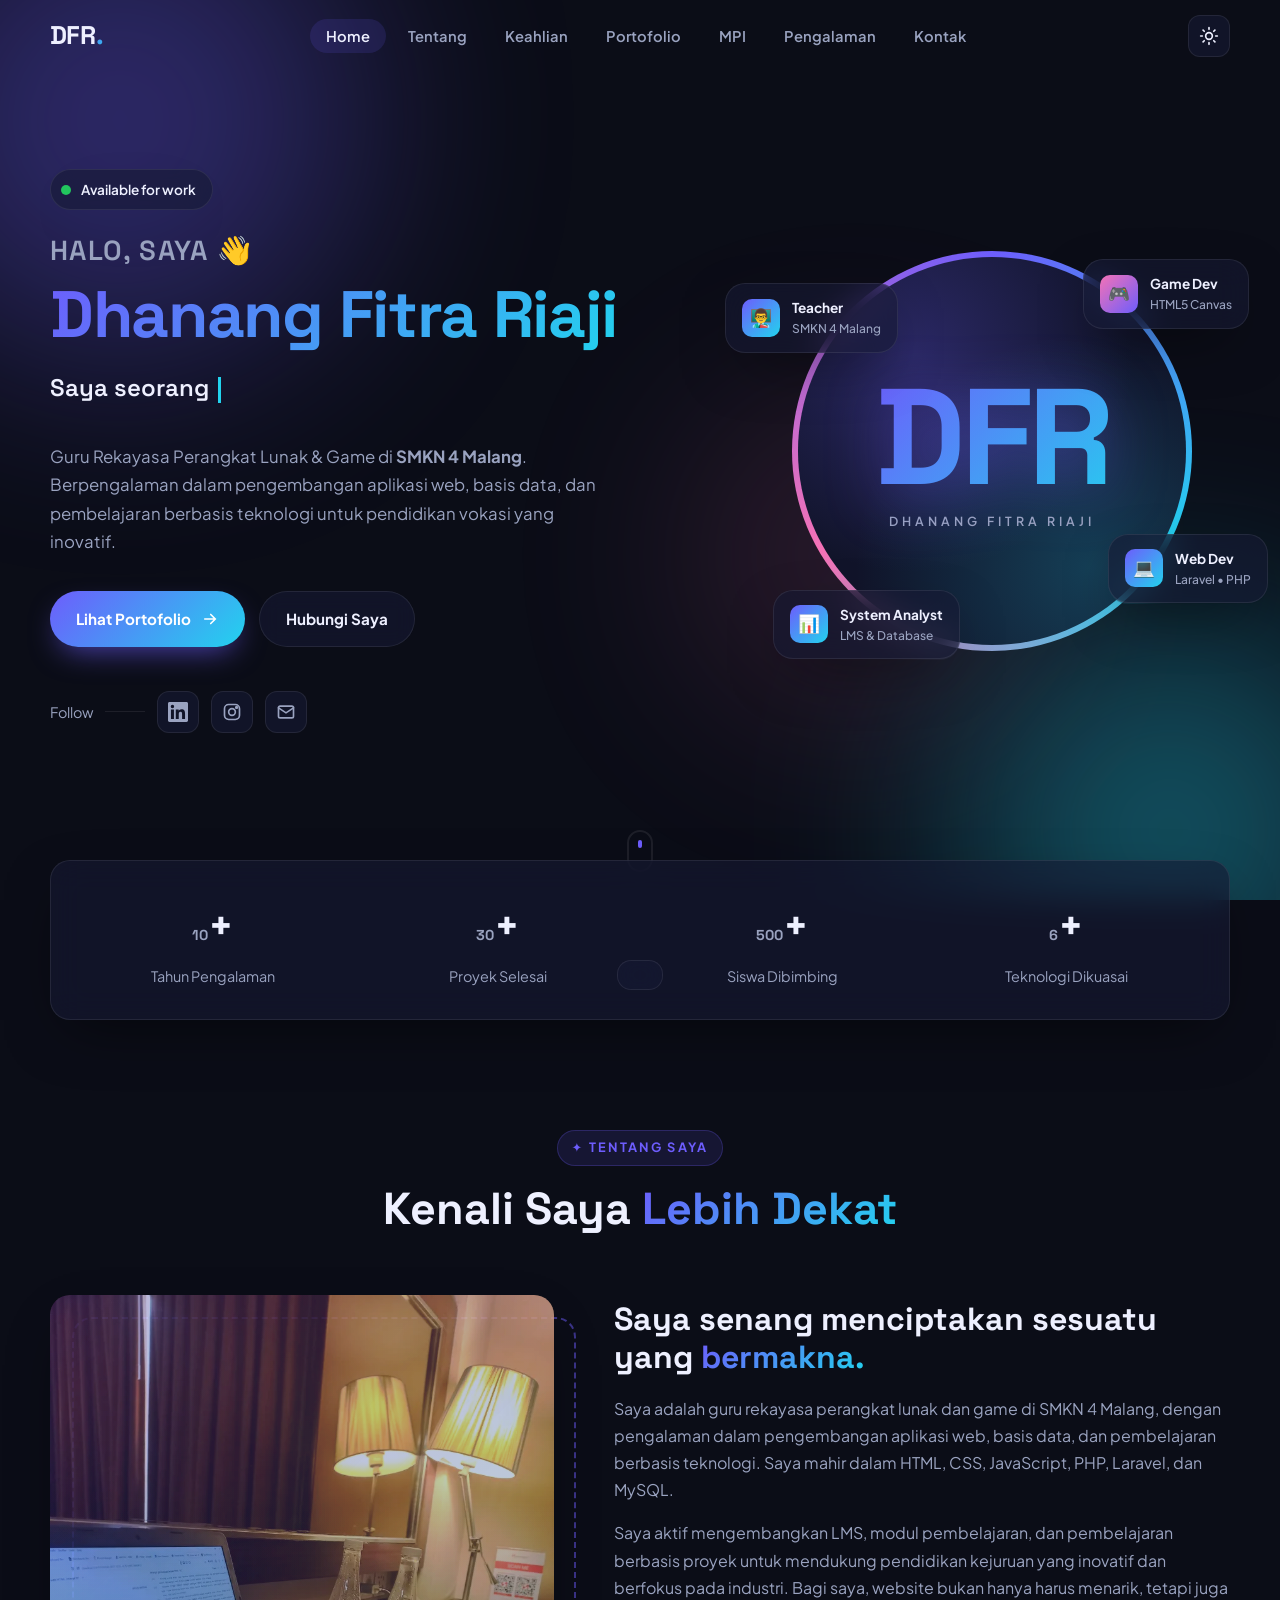
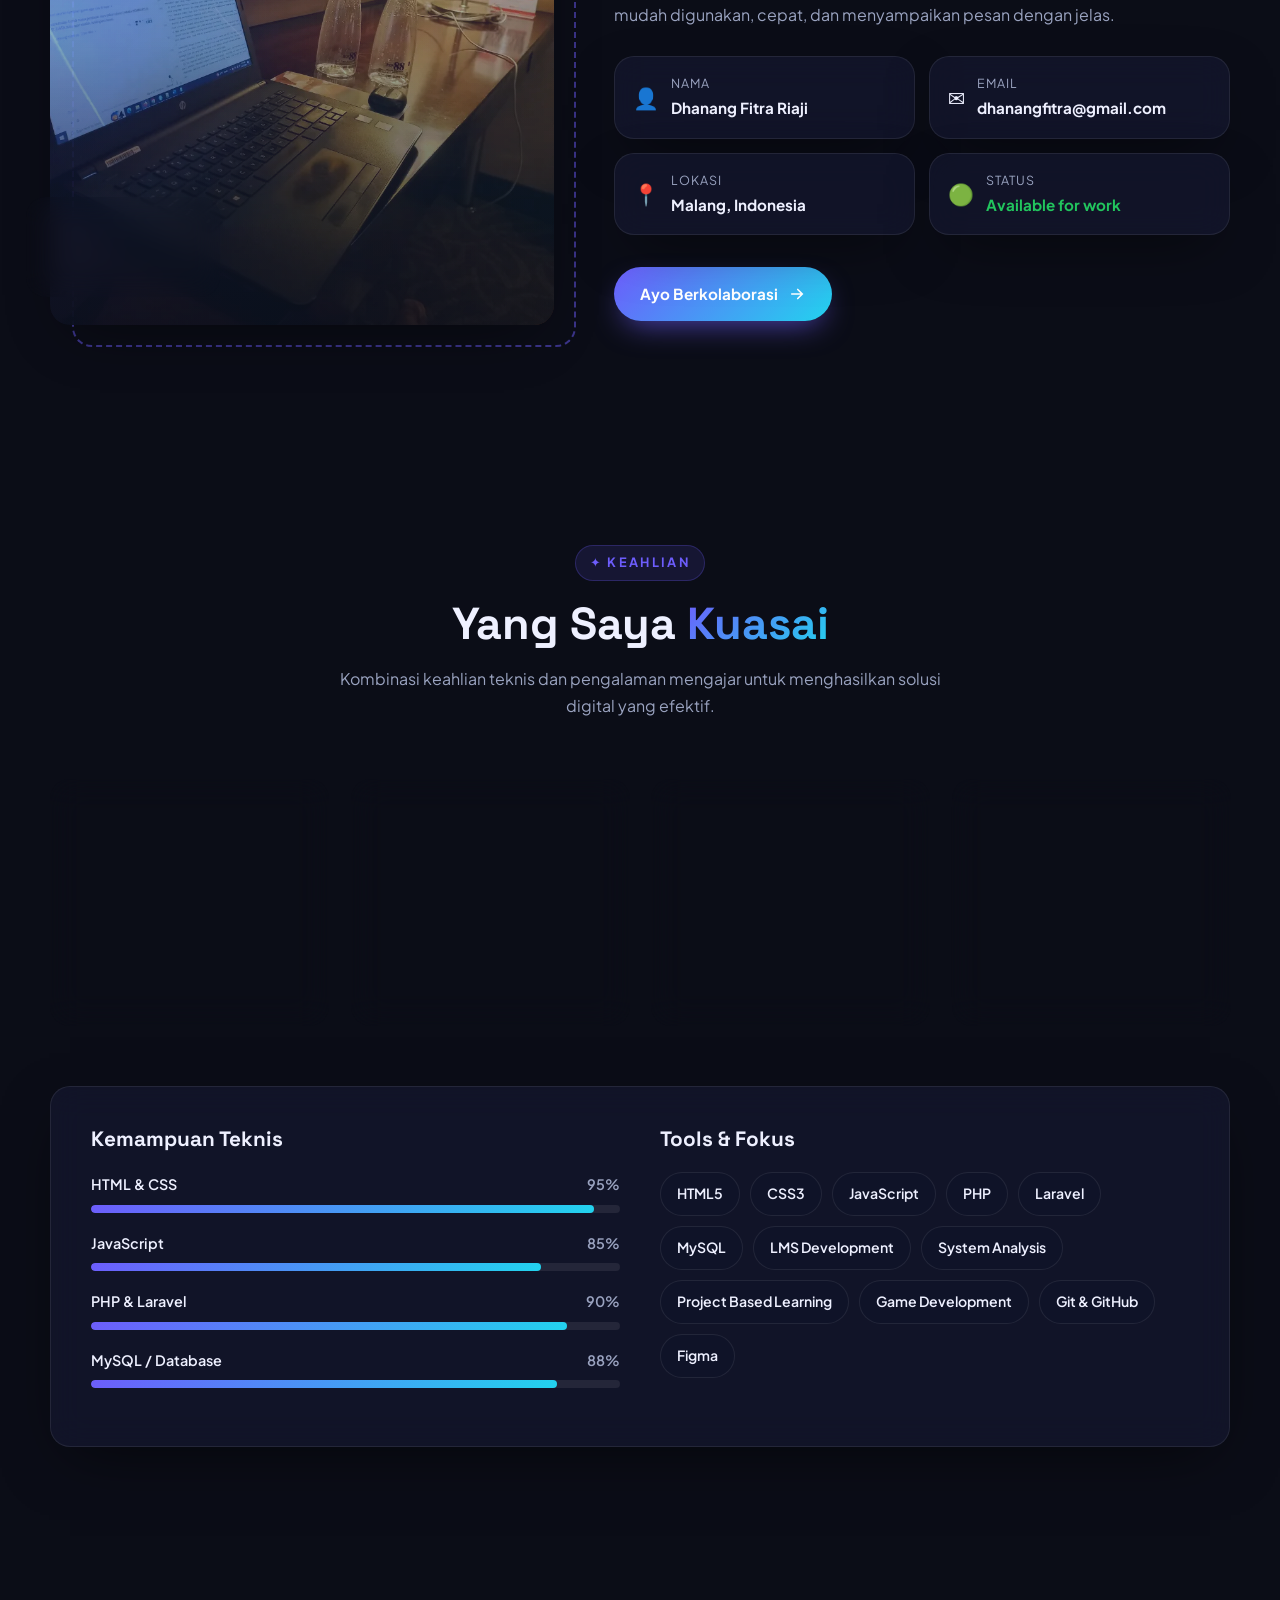
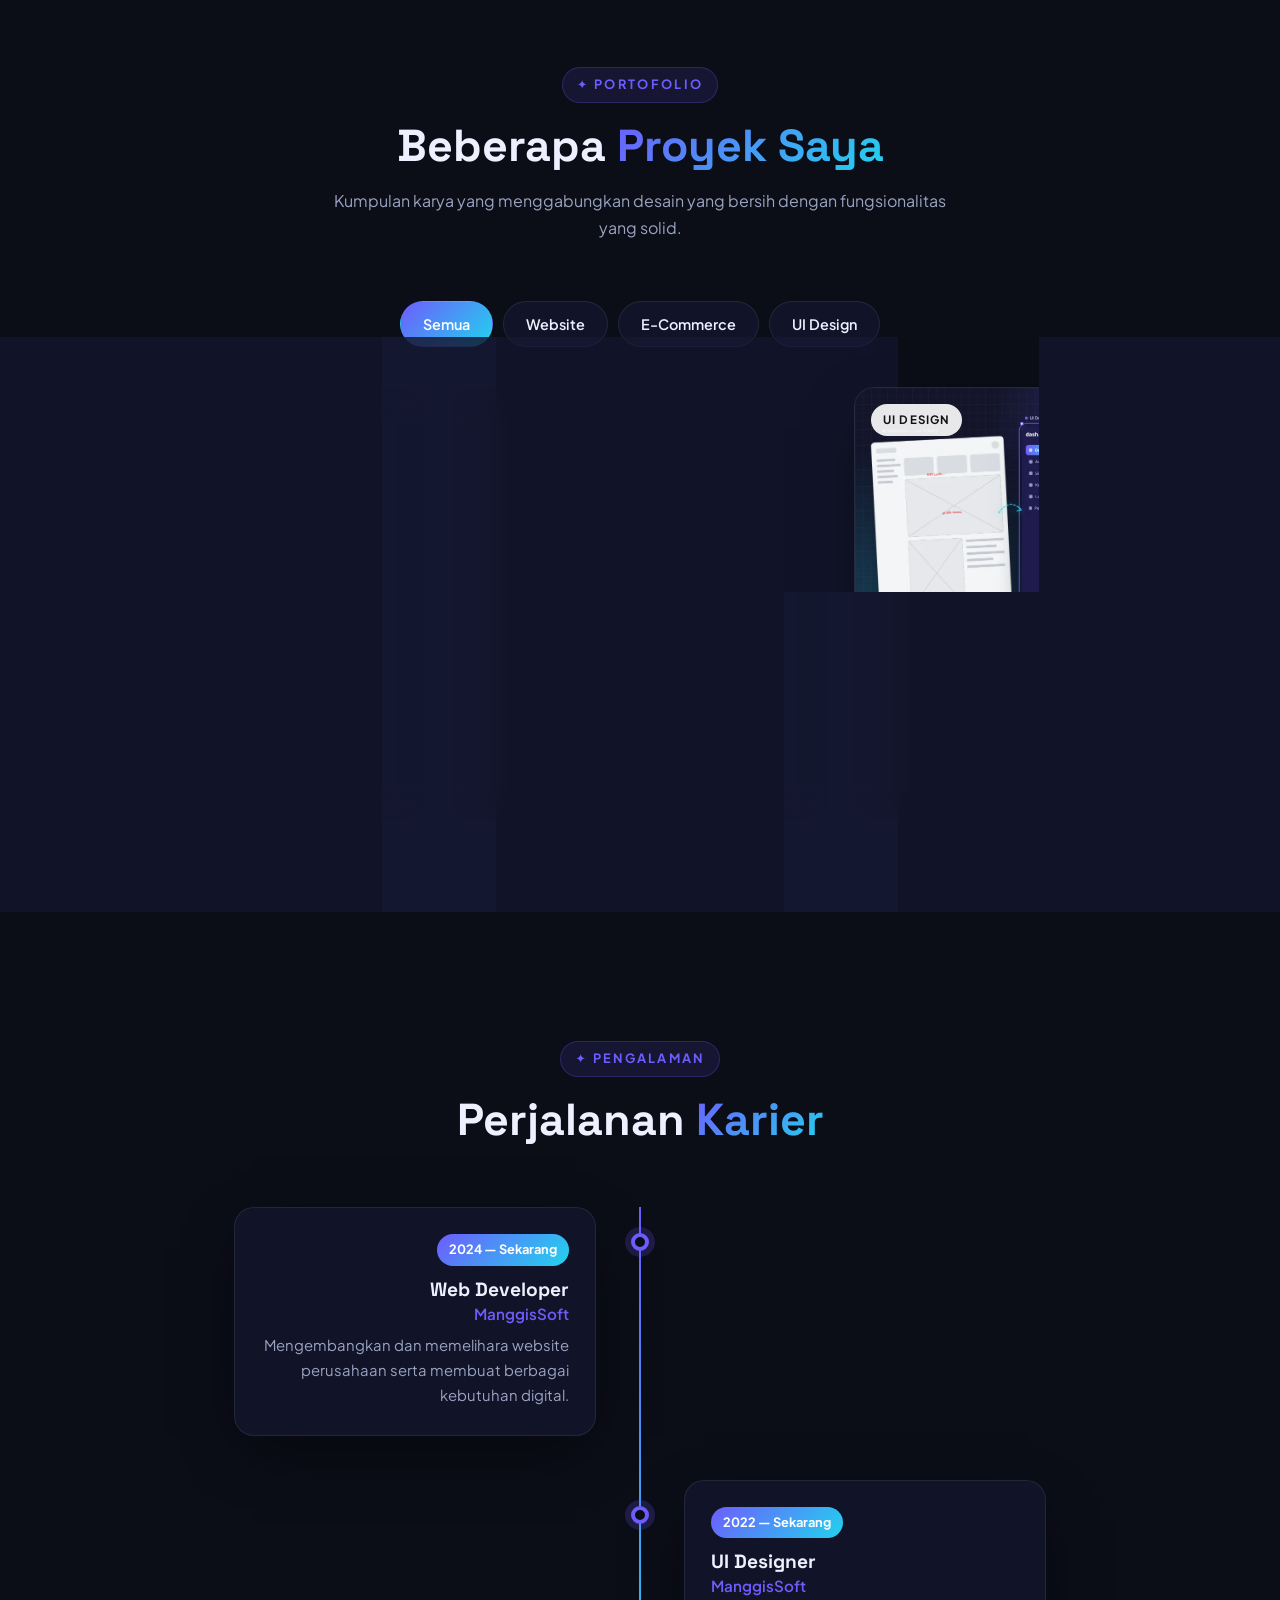
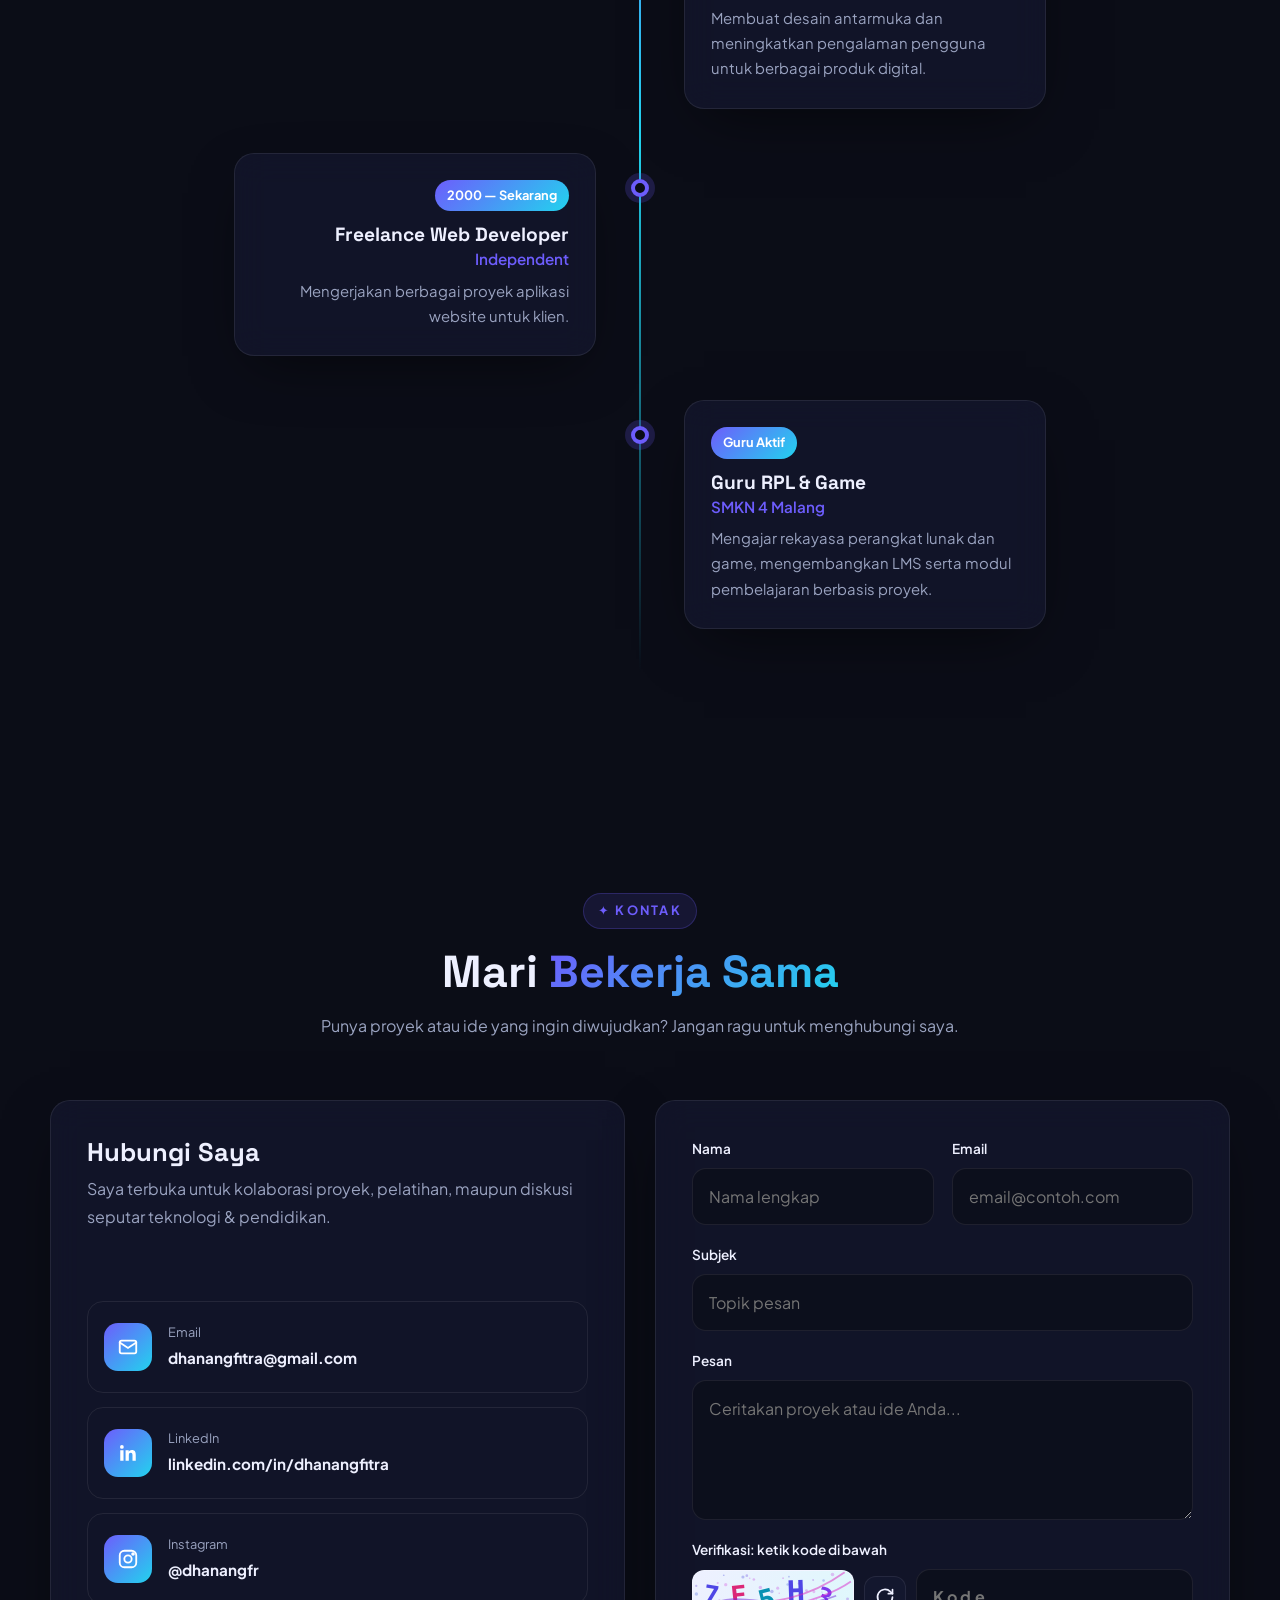
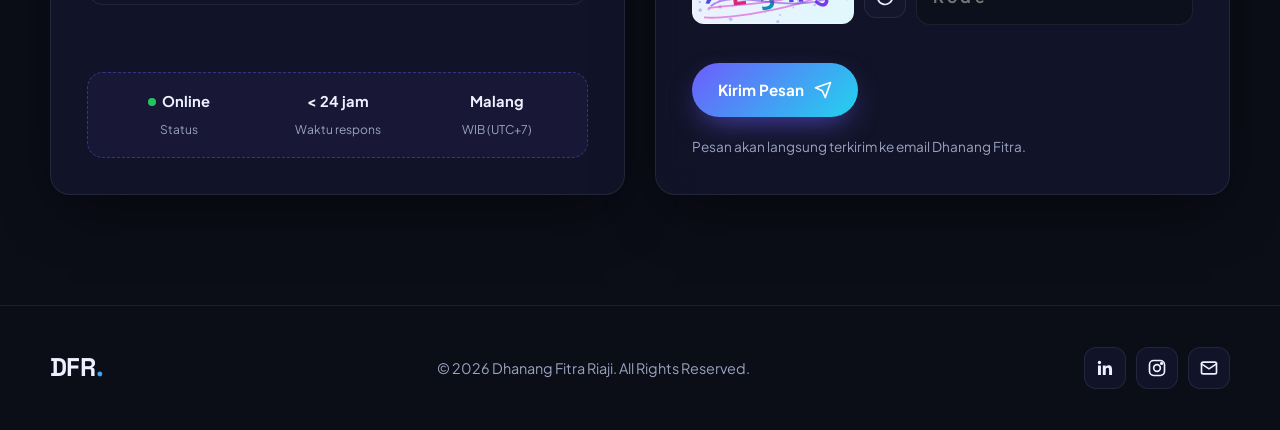
==== commit 00207e54: "Add files via upload" ====
--- a/index.html
+++ b/index.html
@@ -28,6 +28,7 @@
         <li><a href="#about">Tentang</a></li>
         <li><a href="#skills">Keahlian</a></li>
         <li><a href="#portfolio">Portofolio</a></li>
+        <li><a href="mpi.html">MPI</a></li>
         <li><a href="#experience">Pengalaman</a></li>
         <li><a href="#contact">Kontak</a></li>
       </ul>
--- a/assets/css/style.css
+++ b/assets/css/style.css
@@ -27,13 +27,13 @@
 
 /* ============ BASE ============ */
 *, *::before, *::after { margin: 0; padding: 0; box-sizing: border-box; }
-html { scroll-behavior: smooth; scroll-padding-top: var(--nav-h); }
+html { scroll-behavior: smooth; scroll-padding-top: var(--nav-h); overflow-x: hidden; overflow-x: clip; max-width: 100%; }
 body {
   font-family: "Plus Jakarta Sans", system-ui, sans-serif;
   background: var(--bg);
   color: var(--text);
   line-height: 1.7;
-  overflow-x: hidden;
+  overflow-x: hidden; overflow-x: clip; max-width: 100%;
   transition: background .4s, color .4s;
 }
 img { max-width: 100%; display: block; }
@@ -91,6 +91,7 @@
 
 /* ============ NAVBAR ============ */
 .nav {
+  transform: translateZ(0); backface-visibility: hidden;
   position: fixed; top: 0; inset-inline: 0; z-index: 100; height: var(--nav-h);
   display: flex; align-items: center; transition: background .3s, border-color .3s;
   border-bottom: 1px solid transparent;
@@ -110,7 +111,9 @@
   width: 42px; height: 42px; border-radius: 12px; display: grid; place-items: center;
   border: 1px solid var(--border); background: var(--surface); transition: transform .3s, border-color .3s;
 }
-.icon-btn:hover { border-color: var(--primary); transform: rotate(-10deg); }
+@media (hover: hover) and (pointer: fine) {
+  .icon-btn:hover { border-color: var(--primary); transform: rotate(-10deg); }
+}
 .icon-btn svg { width: 20px; height: 20px; }
 .theme-toggle .sun { display: none; }
 [data-theme="dark"] .theme-toggle .sun { display: block; }
@@ -364,6 +367,7 @@
 .socials { display: flex; gap: 10px; }
 
 .to-top {
+  backface-visibility: hidden; will-change: opacity, transform;
   position: fixed; right: 22px; bottom: 22px; z-index: 90; width: 50px; height: 50px; border-radius: 16px;
   background: var(--grad); color: #fff; display: grid; place-items: center; box-shadow: 0 12px 30px -10px rgba(109, 93, 252, .8);
   opacity: 0; visibility: hidden; transform: translateY(20px); transition: .4s;
@@ -414,14 +418,112 @@
 }
 @media (max-width: 560px) {
   .skills-grid, .projects, .info-grid, .row { grid-template-columns: 1fr; }
-  .floating { padding: 8px 12px; font-size: .75rem; }
-  .floating .ic { width: 30px; height: 30px; font-size: .9rem; }
-  .f3 { display: none; }
+  /* 4 kartu di 4 sudut ring, semuanya tampil di HP */
+  .hero-visual { padding: 34px 0; }
+  .floating { padding: 7px 10px; gap: 8px; font-size: .72rem; line-height: 1.25; border-radius: 14px; text-align: left; }
+  .floating small { font-size: .64rem; }
+  .floating .ic { width: 28px; height: 28px; font-size: .85rem; border-radius: 8px; }
+  .f1 { top: 2px; left: 0; right: auto; bottom: auto; }
+  .f4 { top: 2px; right: 0; left: auto; bottom: auto; }
+  .f3 { bottom: 2px; left: 0; right: auto; top: auto; display: flex; }
+  .f2 { bottom: 2px; right: 0; left: auto; top: auto; }
   .contact-info, form.contact-form { padding: 24px; }
   .avail { padding: 12px 8px; }
   .avail b { font-size: .82rem; }
   footer .container { flex-direction: column; text-align: center; }
 }
+/* ============ HALAMAN MPI ============ */
+.mpi-hero h1 { font-size: clamp(2.3rem, 5.4vw, 3.9rem); }
+.mpi-points { display: flex; flex-wrap: wrap; gap: 10px; margin: -12px 0 32px; }
+.mpi-points span {
+  font-size: .85rem; font-weight: 600; padding: 7px 14px; border-radius: 999px;
+  border: 1px solid var(--border); background: var(--surface); color: var(--text);
+}
+.mpi-cards .project { display: flex; flex-direction: column; }
+.mpi-cards .project-body { display: flex; flex-direction: column; flex: 1; }
+.mpi-cards .project-link { margin-top: auto; }
+.mpi-feats { list-style: none; display: grid; gap: 8px; margin: -4px 0 22px; }
+.mpi-feats li { position: relative; padding-left: 26px; font-size: .9rem; color: var(--text); }
+.mpi-feats li::before {
+  content: "✓"; position: absolute; left: 0; top: 2px; width: 18px; height: 18px; border-radius: 6px;
+  display: grid; place-items: center; font-size: .7rem; font-weight: 800; color: #fff; background: var(--grad);
+}
+.page-mpi .mono-sub { letter-spacing: .26em; }
+@media (max-width: 860px) {
+  .mpi-points { justify-content: center; }
+}
+
+/* tombol aksi kartu MPI */
+.btn-sm { padding: 11px 20px; font-size: .88rem; gap: 8px; }
+.btn-sm svg { width: 16px; height: 16px; }
+.mpi-actions { margin-top: auto; display: grid; grid-template-columns: 1fr 1fr; gap: 10px; }
+.mpi-actions .btn { justify-content: center; }
+/* cover MPI: gambar utuh, proporsional, di tengah + latar blur dari gambar yang sama */
+.mpi-cards .project-img { aspect-ratio: 16 / 9; display: grid; place-items: center; background: var(--bg-2); isolation: isolate; }
+.mpi-cards .project-img::before {
+  content: ""; position: absolute; inset: -20px; z-index: -1;
+  background: var(--cover) center / cover no-repeat; filter: blur(18px) saturate(1.2); opacity: .55;
+}
+.mpi-cards .project-img img { object-fit: contain; object-position: center; }
+.mpi-cards .project:hover .project-img img { transform: scale(1.03); }
+.mpi-tag {
+  align-self: flex-start; font-size: .7rem; font-weight: 800; letter-spacing: .12em; text-transform: uppercase;
+  padding: 5px 11px; border-radius: 999px; margin-bottom: 12px; color: var(--primary);
+  background: color-mix(in srgb, var(--primary) 12%, transparent); border: 1px solid color-mix(in srgb, var(--primary) 28%, transparent);
+}
+
+/* popup QR */
+.qr-modal { position: fixed; inset: 0; z-index: 500; display: grid; place-items: center; padding: 16px; }
+.qr-modal[hidden] { display: none; }
+.qr-backdrop { position: absolute; inset: 0; background: rgba(5, 7, 15, .72); backdrop-filter: blur(6px); -webkit-backdrop-filter: blur(6px); animation: qrFade .25s ease; }
+.qr-box {
+  position: relative; width: min(380px, 100%); max-height: calc(100vh - 32px); overflow-y: auto;
+  padding: 30px 26px 26px; text-align: center; background: var(--bg-2);
+  animation: qrPop .3s cubic-bezier(.2, .9, .3, 1.2);
+}
+.qr-box .eyebrow { margin-bottom: 10px; }
+.qr-box h3 { font-size: 1.5rem; margin-bottom: 6px; }
+.qr-desc { color: var(--muted); font-size: .9rem; margin-bottom: 18px; }
+.qr-frame {
+  width: min(260px, 100%); aspect-ratio: 1; margin: 0 auto 14px; padding: 14px; border-radius: 20px; background: #fff;
+  box-shadow: 0 0 0 4px color-mix(in srgb, var(--primary) 35%, transparent), 0 20px 40px -18px rgba(109, 93, 252, .7);
+}
+.qr-frame img { width: 100%; height: 100%; object-fit: contain; image-rendering: pixelated; }
+.qr-link { display: inline-block; font-size: .85rem; font-weight: 600; color: var(--primary); margin-bottom: 18px; word-break: break-all; }
+.qr-btns { display: grid; grid-template-columns: 1fr 1fr; gap: 10px; }
+.qr-btns .btn { justify-content: center; }
+.qr-close { position: absolute; top: 14px; right: 14px; width: 38px; height: 38px; }
+body.modal-open { overflow: hidden; }
+@keyframes qrFade { from { opacity: 0; } }
+@keyframes qrPop { from { opacity: 0; transform: translateY(20px) scale(.95); } }
+
+/* ============ MOBILE / TOUCH STABILITY ============ */
+/* Di perangkat sentuh: matikan efek hover yang "tertinggal" setelah disentuh */
+@media (hover: none) {
+  .btn-primary:hover, .btn-ghost:hover, .skill-card:hover, .chip:hover, .project:hover,
+  .t-card:hover, .c-item:hover, .icon-btn:hover { transform: none; }
+  .project:hover .project-img img { transform: none; }
+  .skill-card:hover .skill-icon { transform: none; }
+}
+@media (max-width: 860px) {
+  /* latar blur dibuat diam & lebih ringan agar tombol yang menempel di layar tidak berkedip */
+  .bg-blobs span { animation: none; filter: blur(70px); opacity: .28; }
+  .bg-blobs span:nth-child(1) { width: 300px; height: 300px; }
+  .bg-blobs span:nth-child(2) { width: 280px; height: 280px; }
+  .bg-blobs span:nth-child(3) { display: none; }
+  /* navbar padat (tanpa efek kaca) dan tidak berganti-ganti saat scroll */
+  .about-img::before { inset: 14px -8px -14px 8px; }
+  .nav, .nav.scrolled {
+    background: var(--bg);
+    backdrop-filter: none; -webkit-backdrop-filter: none; border-color: var(--border);
+    transition: none;
+  }
+  .card, .btn-ghost, .exp-badge { backdrop-filter: none; -webkit-backdrop-filter: none; }
+  .card { background: color-mix(in srgb, var(--bg-2) 92%, transparent); }
+  .icon-btn { transition: border-color .2s; background: var(--bg-2); }
+  .to-top { transition: opacity .3s, visibility .3s; transform: none; }
+}
+
 @media (prefers-reduced-motion: reduce) {
   *, *::before, *::after { animation: none !important; transition: none !important; }
   .reveal { opacity: 1; transform: none; }
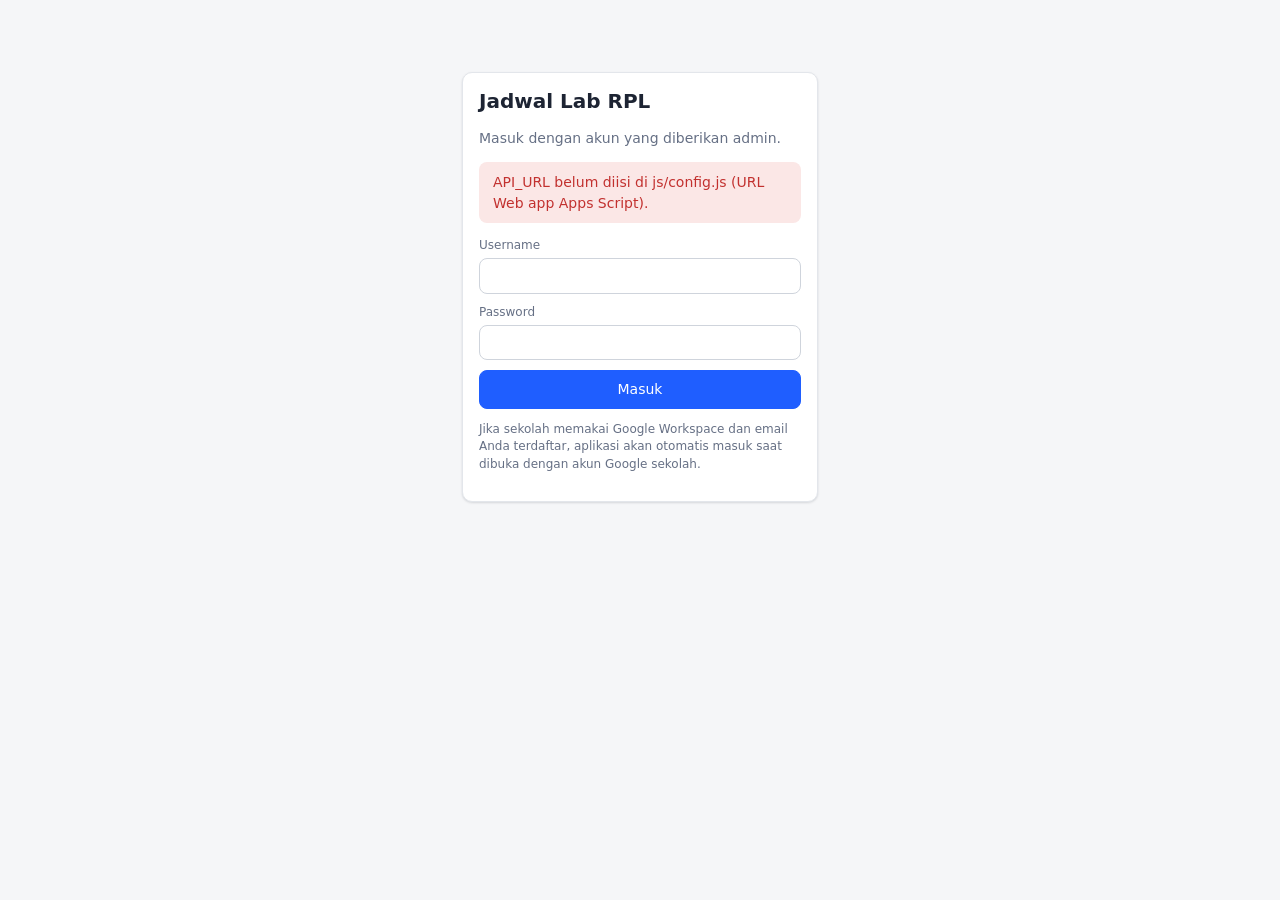
==== commit 1ac693dd: "Add files via upload" ====
--- a/index.html
+++ b/index.html
@@ -1,285 +1,19 @@
 <!DOCTYPE html>
-<html lang="id" data-theme="dark">
+<html lang="id">
 <head>
-  <meta charset="UTF-8" />
-  <meta name="viewport" content="width=device-width, initial-scale=1.0" />
-  <meta name="description" content="Portofolio Dhanang Fitra Riaji (DFR) — Guru Rekayasa Perangkat Lunak, Web Developer & System Analyst di Malang." />
-  <meta name="theme-color" content="#0b0d17" />
-  <title>Dhanang Fitra | Teacher • Web Developer • System Analyst</title>
-  <link rel="preconnect" href="https://fonts.googleapis.com" />
-  <link rel="preconnect" href="https://fonts.gstatic.com" crossorigin />
-  <link href="https://fonts.googleapis.com/css2?family=Plus+Jakarta+Sans:wght@400;500;600;700;800&family=Space+Grotesk:wght@500;600;700&display=swap" rel="stylesheet" />
-  <link rel="icon" type="image/svg+xml" href="assets/images/favicon.svg" />
-  <link rel="icon" type="image/png" sizes="180x180" href="assets/images/apple-touch-icon.png" />
-  <link rel="apple-touch-icon" href="assets/images/apple-touch-icon.png" />
-
-  <link rel="stylesheet" href="assets/css/style.css" />
+  <base target="_top">
+  <meta charset="utf-8">
+  <meta name="viewport" content="width=device-width, initial-scale=1">
+  <title>Jadwal Lab RPL</title>
+  <link rel="stylesheet" href="css/style.css">
 </head>
 <body>
-  <div class="progress" id="progress"></div>
-  <div class="bg-blobs"><span></span><span></span><span></span></div>
+  <div id="app"><div class="loading">Memuat aplikasi…</div></div>
+  <div id="modal" class="modal hidden"></div>
+  <div id="toast"></div>
 
-  <!-- NAVBAR -->
-  <header class="nav" id="nav">
-    <div class="container">
-      <a href="#home" class="logo">DFR<span class="grad-text">.</span></a>
-      <ul class="nav-links" id="navLinks">
-        <li><a href="#home" class="active">Home</a></li>
-        <li><a href="#about">Tentang</a></li>
-        <li><a href="#skills">Keahlian</a></li>
-        <li><a href="#portfolio">Portofolio</a></li>
-        <li><a href="mpi.html">MPI</a></li>
-        <li><a href="#experience">Pengalaman</a></li>
-        <li><a href="#contact">Kontak</a></li>
-      </ul>
-      <div class="nav-actions">
-        <button class="icon-btn theme-toggle" id="themeToggle" aria-label="Ganti tema">
-          <svg class="sun" viewBox="0 0 24 24" fill="none" stroke="currentColor" stroke-width="2" stroke-linecap="round"><circle cx="12" cy="12" r="4"/><path d="M12 2v2M12 20v2M4.9 4.9l1.4 1.4M17.7 17.7l1.4 1.4M2 12h2M20 12h2M4.9 19.1l1.4-1.4M17.7 6.3l1.4-1.4"/></svg>
-          <svg class="moon" viewBox="0 0 24 24" fill="none" stroke="currentColor" stroke-width="2" stroke-linecap="round"><path d="M21 12.8A9 9 0 1 1 11.2 3a7 7 0 0 0 9.8 9.8z"/></svg>
-        </button>
-        <button class="icon-btn menu-btn" id="menuBtn" aria-label="Menu"><div><span></span><span></span><span></span></div></button>
-      </div>
-    </div>
-  </header>
-
-  <main>
-    <!-- HERO -->
-    <section class="hero" id="home">
-      <div class="container hero-grid">
-        <div class="hero-text">
-          <div class="badge card reveal"><span class="dot"></span> Available for work</div>
-          <h1 class="reveal d1"><span class="hi">HALO, SAYA 👋</span><span class="grad-text">Dhanang Fitra Riaji</span></h1>
-          <div class="typed-wrap reveal d2">Saya seorang <span class="typed" id="typed"></span><span class="cursor"></span></div>
-          <p class="lead reveal d2">Guru Rekayasa Perangkat Lunak & Game di <b>SMKN 4 Malang</b>. Berpengalaman dalam pengembangan aplikasi web, basis data, dan pembelajaran berbasis teknologi untuk pendidikan vokasi yang inovatif.</p>
-          <div class="hero-cta reveal d3">
-            <a href="#portfolio" class="btn btn-primary">Lihat Portofolio
-              <svg viewBox="0 0 24 24" fill="none" stroke="currentColor" stroke-width="2.2" stroke-linecap="round"><path d="M5 12h14M13 6l6 6-6 6"/></svg></a>
-            <a href="#contact" class="btn btn-ghost">Hubungi Saya</a>
-          </div>
-          <div class="hero-social reveal d3">
-            <span>Follow</span><span class="line"></span>
-            <a class="icon-btn" href="https://www.linkedin.com/in/dhanang-fitra-09279a427/" target="_blank" rel="noopener" aria-label="LinkedIn">
-              <svg viewBox="0 0 24 24" fill="currentColor"><path d="M20.45 20.45h-3.55v-5.57c0-1.33-.03-3.04-1.85-3.04-1.86 0-2.14 1.45-2.14 2.94v5.67H9.36V9h3.41v1.56h.05c.48-.9 1.64-1.85 3.37-1.85 3.6 0 4.27 2.37 4.27 5.46v6.28zM5.34 7.43a2.06 2.06 0 1 1 0-4.12 2.06 2.06 0 0 1 0 4.12zM7.12 20.45H3.56V9h3.56v11.45zM22.22 0H1.77C.79 0 0 .77 0 1.73v20.54C0 23.23.79 24 1.77 24h20.45c.98 0 1.78-.77 1.78-1.73V1.73C24 .77 23.2 0 22.22 0z"/></svg></a>
-            <a class="icon-btn" href="https://www.instagram.com/dhanangfr" target="_blank" rel="noopener" aria-label="Instagram">
-              <svg viewBox="0 0 24 24" fill="none" stroke="currentColor" stroke-width="2"><rect x="3" y="3" width="18" height="18" rx="5"/><circle cx="12" cy="12" r="4"/><circle cx="17.5" cy="6.5" r="1" fill="currentColor"/></svg></a>
-            <a class="icon-btn" href="mailto:dhanangfitra@gmail.com" aria-label="Email">
-              <svg viewBox="0 0 24 24" fill="none" stroke="currentColor" stroke-width="2" stroke-linecap="round"><rect x="3" y="5" width="18" height="14" rx="2"/><path d="m3 7 9 6 9-6"/></svg></a>
-          </div>
-        </div>
-
-        <div class="hero-visual reveal d2">
-          <div class="photo-ring"><div class="inner">
-            <div class="monogram"><span class="mono-text">DFR</span><span class="mono-sub">Dhanang Fitra Riaji</span></div>
-          </div></div>
-          <div class="floating card f1"><span class="ic">👨‍🏫</span><div>Teacher<small>SMKN 4 Malang</small></div></div>
-          <div class="floating card f2"><span class="ic">💻</span><div>Web Dev<small>Laravel • PHP</small></div></div>
-          <div class="floating card f3"><span class="ic">📊</span><div>System Analyst<small>LMS & Database</small></div></div>
-          <div class="floating card f4"><span class="ic">🎮</span><div>Game Dev<small>HTML5 Canvas</small></div></div>
-        </div>
-      </div>
-      <a href="#stats" class="scroll-hint" aria-label="Scroll ke bawah"></a>
-    </section>
-
-    <!-- STATS -->
-    <div class="container" id="stats">
-      <div class="stats card reveal">
-        <div class="stat"><strong><span class="count" data-to="10">0</span>+</strong><span>Tahun Pengalaman</span></div>
-        <div class="stat"><strong><span class="count" data-to="30">0</span>+</strong><span>Proyek Selesai</span></div>
-        <div class="stat"><strong><span class="count" data-to="500">0</span>+</strong><span>Siswa Dibimbing</span></div>
-        <div class="stat"><strong><span class="count" data-to="6">0</span>+</strong><span>Teknologi Dikuasai</span></div>
-      </div>
-    </div>
-
-    <!-- ABOUT -->
-    <section id="about">
-      <div class="container">
-        <div class="section-head reveal">
-          <span class="eyebrow">✦ Tentang Saya</span>
-          <h2>Kenali Saya <span class="grad-text">Lebih Dekat</span></h2>
-        </div>
-        <div class="about-grid">
-          <div class="about-img reveal">
-            <img src="assets/images/learning-workshop.webp" alt="Learning and Workshop" loading="lazy" />
-            <div class="exp-badge card"><strong class="grad-text">Learning</strong><span>and Workshop</span></div>
-          </div>
-          <div class="about-text reveal d1">
-            <h3>Saya senang menciptakan sesuatu yang <span class="grad-text">bermakna.</span></h3>
-            <p>Saya adalah guru rekayasa perangkat lunak dan game di SMKN 4 Malang, dengan pengalaman dalam pengembangan aplikasi web, basis data, dan pembelajaran berbasis teknologi. Saya mahir dalam HTML, CSS, JavaScript, PHP, Laravel, dan MySQL.</p>
-            <p>Saya aktif mengembangkan LMS, modul pembelajaran, dan pembelajaran berbasis proyek untuk mendukung pendidikan kejuruan yang inovatif dan berfokus pada industri. Bagi saya, website bukan hanya harus menarik, tetapi juga mudah digunakan, cepat, dan menyampaikan pesan dengan jelas.</p>
-            <div class="info-grid">
-              <div class="info card"><span class="ic">👤</span><div><small>Nama</small><b>Dhanang Fitra Riaji</b></div></div>
-              <div class="info card"><span class="ic">✉️</span><div><small>Email</small><b>dhanangfitra@gmail.com</b></div></div>
-              <div class="info card"><span class="ic">📍</span><div><small>Lokasi</small><b>Malang, Indonesia</b></div></div>
-              <div class="info card"><span class="ic">🟢</span><div><small>Status</small><b class="status">Available for work</b></div></div>
-            </div>
-            <a href="#contact" class="btn btn-primary">Ayo Berkolaborasi
-              <svg viewBox="0 0 24 24" fill="none" stroke="currentColor" stroke-width="2.2" stroke-linecap="round"><path d="M5 12h14M13 6l6 6-6 6"/></svg></a>
-          </div>
-        </div>
-      </div>
-    </section>
-
-    <!-- SKILLS -->
-    <section id="skills">
-      <div class="container">
-        <div class="section-head reveal">
-          <span class="eyebrow">✦ Keahlian</span>
-          <h2>Yang Saya <span class="grad-text">Kuasai</span></h2>
-          <p>Kombinasi keahlian teknis dan pengalaman mengajar untuk menghasilkan solusi digital yang efektif.</p>
-        </div>
-        <div class="skills-grid">
-          <div class="skill-card card reveal"><span class="num">01</span><div class="skill-icon">🧱</div><h3>HTML & CSS</h3><p>Membangun struktur website yang rapi, responsif, dan modern.</p></div>
-          <div class="skill-card card reveal d1"><span class="num">02</span><div class="skill-icon">⚙️</div><h3>Web Developer</h3><p>Membuat aplikasi web yang sederhana, profesional, dan user-friendly.</p></div>
-          <div class="skill-card card reveal d2"><span class="num">03</span><div class="skill-icon">🎨</div><h3>UI / UX</h3><p>Merancang pengalaman pengguna yang nyaman dan mudah dipahami.</p></div>
-          <div class="skill-card card reveal d3"><span class="num">04</span><div class="skill-icon">📱</div><h3>Responsive Design</h3><p>Tampilan yang menyesuaikan dengan berbagai ukuran perangkat.</p></div>
-        </div>
-
-        <div class="tech-wrap card reveal">
-          <div>
-            <h3>Kemampuan Teknis</h3>
-            <div class="bar"><div class="bar-top"><span>HTML & CSS</span><span>95%</span></div><div class="bar-track"><div class="bar-fill" data-w="95"></div></div></div>
-            <div class="bar"><div class="bar-top"><span>JavaScript</span><span>85%</span></div><div class="bar-track"><div class="bar-fill" data-w="85"></div></div></div>
-            <div class="bar"><div class="bar-top"><span>PHP & Laravel</span><span>90%</span></div><div class="bar-track"><div class="bar-fill" data-w="90"></div></div></div>
-            <div class="bar"><div class="bar-top"><span>MySQL / Database</span><span>88%</span></div><div class="bar-track"><div class="bar-fill" data-w="88"></div></div></div>
-          </div>
-          <div>
-            <h3>Tools & Fokus</h3>
-            <div class="chips">
-              <span class="chip">HTML5</span><span class="chip">CSS3</span><span class="chip">JavaScript</span><span class="chip">PHP</span>
-              <span class="chip">Laravel</span><span class="chip">MySQL</span><span class="chip">LMS Development</span><span class="chip">System Analysis</span>
-              <span class="chip">Project Based Learning</span><span class="chip">Game Development</span><span class="chip">Git & GitHub</span><span class="chip">Figma</span>
-            </div>
-          </div>
-        </div>
-      </div>
-    </section>
-
-    <!-- PORTFOLIO -->
-    <section id="portfolio">
-      <div class="container">
-        <div class="section-head reveal">
-          <span class="eyebrow">✦ Portofolio</span>
-          <h2>Beberapa <span class="grad-text">Proyek Saya</span></h2>
-          <p>Kumpulan karya yang menggabungkan desain yang bersih dengan fungsionalitas yang solid.</p>
-        </div>
-        <div class="filters reveal">
-          <button class="filter-btn active" data-filter="all">Semua</button>
-          <button class="filter-btn" data-filter="web">Website</button>
-          <button class="filter-btn" data-filter="ecommerce">E-Commerce</button>
-          <button class="filter-btn" data-filter="ui">UI Design</button>
-        </div>
-        <div class="projects">
-          <article class="project card reveal" data-cat="web">
-            <div class="project-img"><span class="tag">WEBSITE</span><img src="https://images.unsplash.com/photo-1658297063569-162817482fb6?w=800&q=80&auto=format&fit=crop" alt="Laptop menampilkan website perusahaan di meja kerja" loading="lazy" /></div>
-            <div class="project-body"><h3>Website Company Profile</h3><p>Website profesional untuk perusahaan dengan tampilan modern dan responsive.</p>
-              <a href="#" class="project-link">Lihat Project <svg viewBox="0 0 24 24" fill="none" stroke="currentColor" stroke-width="2.2" stroke-linecap="round"><path d="M5 12h14M13 6l6 6-6 6"/></svg></a></div>
-          </article>
-          <article class="project card reveal d1" data-cat="ecommerce">
-            <div class="project-img"><span class="tag">E-COMMERCE</span><img src="assets/images/mockup-ecommerce.webp" alt="Mockup website toko online di laptop dan smartphone" loading="lazy" /></div>
-            <div class="project-body"><h3>Online Store</h3><p>Konsep website toko online dengan fokus pada kemudahan pengguna.</p>
-              <a href="#" class="project-link">Lihat Project <svg viewBox="0 0 24 24" fill="none" stroke="currentColor" stroke-width="2.2" stroke-linecap="round"><path d="M5 12h14M13 6l6 6-6 6"/></svg></a></div>
-          </article>
-          <article class="project card reveal d2" data-cat="ui">
-            <div class="project-img"><span class="tag">UI DESIGN</span><img src="assets/images/mockup-ui-design.webp" alt="Mockup wireframe dan UI design dashboard" loading="lazy" /></div>
-            <div class="project-body"><h3>Dashboard Interface</h3><p>Desain dashboard dengan struktur informasi yang sederhana dan mudah digunakan.</p>
-              <a href="#" class="project-link">Lihat Project <svg viewBox="0 0 24 24" fill="none" stroke="currentColor" stroke-width="2.2" stroke-linecap="round"><path d="M5 12h14M13 6l6 6-6 6"/></svg></a></div>
-          </article>
-        </div>
-      </div>
-    </section>
-
-    <!-- EXPERIENCE -->
-    <section id="experience">
-      <div class="container">
-        <div class="section-head reveal">
-          <span class="eyebrow">✦ Pengalaman</span>
-          <h2>Perjalanan <span class="grad-text">Karier</span></h2>
-        </div>
-        <div class="timeline">
-          <div class="t-item reveal"><div class="t-card card"><span class="t-date">2024 — Sekarang</span><h3>Web Developer</h3><h4>ManggisSoft</h4><p>Mengembangkan dan memelihara website perusahaan serta membuat berbagai kebutuhan digital.</p></div></div>
-          <div class="t-item reveal"><div class="t-card card"><span class="t-date">2022 — Sekarang</span><h3>UI Designer</h3><h4>ManggisSoft</h4><p>Membuat desain antarmuka dan meningkatkan pengalaman pengguna untuk berbagai produk digital.</p></div></div>
-          <div class="t-item reveal"><div class="t-card card"><span class="t-date">2000 — Sekarang</span><h3>Freelance Web Developer</h3><h4>Independent</h4><p>Mengerjakan berbagai proyek aplikasi website untuk klien.</p></div></div>
-          <div class="t-item reveal"><div class="t-card card"><span class="t-date">Guru Aktif</span><h3>Guru RPL & Game</h3><h4>SMKN 4 Malang</h4><p>Mengajar rekayasa perangkat lunak dan game, mengembangkan LMS serta modul pembelajaran berbasis proyek.</p></div></div>
-        </div>
-      </div>
-    </section>
-
-    <!-- CONTACT -->
-    <section id="contact">
-      <div class="container">
-        <div class="section-head reveal">
-          <span class="eyebrow">✦ Kontak</span>
-          <h2>Mari <span class="grad-text">Bekerja Sama</span></h2>
-          <p>Punya proyek atau ide yang ingin diwujudkan? Jangan ragu untuk menghubungi saya.</p>
-        </div>
-        <div class="contact-grid">
-          <div class="contact-info card reveal">
-            <div class="contact-head">
-              <h3>Hubungi Saya</h3>
-              <p>Saya terbuka untuk kolaborasi proyek, pelatihan, maupun diskusi seputar teknologi & pendidikan.</p>
-            </div>
-            <div class="c-list">
-            <a class="c-item" href="mailto:dhanangfitra@gmail.com">
-              <span class="ic"><svg viewBox="0 0 24 24" fill="none" stroke="currentColor" stroke-width="2" stroke-linecap="round"><rect x="3" y="5" width="18" height="14" rx="2"/><path d="m3 7 9 6 9-6"/></svg></span>
-              <div><small>Email</small><b>dhanangfitra@gmail.com</b></div></a>
-            <a class="c-item" href="https://www.linkedin.com/in/dhanang-fitra-09279a427/" target="_blank" rel="noopener">
-              <span class="ic"><svg viewBox="0 0 24 24" fill="currentColor"><path d="M20.45 20.45h-3.55v-5.57c0-1.33-.03-3.04-1.85-3.04-1.86 0-2.14 1.45-2.14 2.94v5.67H9.36V9h3.41v1.56h.05c.48-.9 1.64-1.85 3.37-1.85 3.6 0 4.27 2.37 4.27 5.46v6.28zM5.34 7.43a2.06 2.06 0 1 1 0-4.12 2.06 2.06 0 0 1 0 4.12zM7.12 20.45H3.56V9h3.56v11.45z"/></svg></span>
-              <div><small>LinkedIn</small><b>linkedin.com/in/dhanangfitra</b></div></a>
-            <a class="c-item" href="https://www.instagram.com/dhanangfr" target="_blank" rel="noopener">
-              <span class="ic"><svg viewBox="0 0 24 24" fill="none" stroke="currentColor" stroke-width="2"><rect x="3" y="3" width="18" height="18" rx="5"/><circle cx="12" cy="12" r="4"/><circle cx="17.5" cy="6.5" r="1" fill="currentColor"/></svg></span>
-              <div><small>Instagram</small><b>@dhanangfr</b></div></a>
-            </div>
-            <div class="avail">
-              <div><b><span class="dot"></span>Online</b><small>Status</small></div>
-              <div><b>&lt; 24 jam</b><small>Waktu respons</small></div>
-              <div><b>Malang</b><small>WIB (UTC+7)</small></div>
-            </div>
-          </div>
-
-          <form class="contact-form card reveal d1" id="contactForm">
-            <div class="row">
-              <div class="field"><label for="name">Nama</label><input id="name" name="name" placeholder="Nama lengkap" required /></div>
-              <div class="field"><label for="email">Email</label><input id="email" name="email" type="email" placeholder="email@contoh.com" required /></div>
-            </div>
-            <div class="field"><label for="subject">Subjek</label><input id="subject" name="subject" placeholder="Topik pesan" required /></div>
-            <div class="field field-grow"><label for="message">Pesan</label><textarea id="message" name="message" placeholder="Ceritakan proyek atau ide Anda..." required></textarea></div>
-            <!-- honeypot anti-bot (disembunyikan) -->
-            <input type="text" name="_honey" class="hp" tabindex="-1" autocomplete="off" aria-hidden="true" />
-            <div class="field">
-              <label for="captchaInput">Verifikasi: ketik kode di bawah</label>
-              <div class="captcha">
-                <canvas id="captchaCanvas" width="160" height="52" aria-label="Kode captcha"></canvas>
-                <button type="button" class="icon-btn" id="captchaRefresh" aria-label="Ganti kode" title="Ganti kode">
-                  <svg viewBox="0 0 24 24" fill="none" stroke="currentColor" stroke-width="2" stroke-linecap="round" stroke-linejoin="round"><path d="M21 12a9 9 0 1 1-2.6-6.4L21 8"/><path d="M21 3v5h-5"/></svg>
-                </button>
-                <input id="captchaInput" placeholder="Kode" maxlength="6" autocomplete="off" required />
-              </div>
-              <small class="captcha-err" id="captchaErr"></small>
-            </div>
-            <button type="submit" class="btn btn-primary" id="sendBtn" style="align-self:flex-start"><span>Kirim Pesan</span>
-              <svg viewBox="0 0 24 24" fill="none" stroke="currentColor" stroke-width="2.2" stroke-linecap="round" stroke-linejoin="round"><path d="m22 2-7 20-4-9-9-4 20-7z"/></svg></button>
-            <p class="form-note" id="formNote">Pesan akan langsung terkirim ke email Dhanang Fitra.</p>
-          </form>
-        </div>
-      </div>
-    </section>
-  </main>
-
-  <footer>
-    <div class="container">
-      <a href="#home" class="logo">DFR<span class="grad-text">.</span></a>
-      <p>© <span id="year">2026</span> Dhanang Fitra Riaji. All Rights Reserved.</p>
-      <div class="socials">
-        <a class="icon-btn" href="https://www.linkedin.com/in/dhanang-fitra-09279a427/" target="_blank" rel="noopener" aria-label="LinkedIn"><svg viewBox="0 0 24 24" fill="currentColor"><path d="M20.45 20.45h-3.55v-5.57c0-1.33-.03-3.04-1.85-3.04-1.86 0-2.14 1.45-2.14 2.94v5.67H9.36V9h3.41v1.56h.05c.48-.9 1.64-1.85 3.37-1.85 3.6 0 4.27 2.37 4.27 5.46v6.28zM5.34 7.43a2.06 2.06 0 1 1 0-4.12 2.06 2.06 0 0 1 0 4.12zM7.12 20.45H3.56V9h3.56v11.45z"/></svg></a>
-        <a class="icon-btn" href="https://www.instagram.com/dhanangfr" target="_blank" rel="noopener" aria-label="Instagram"><svg viewBox="0 0 24 24" fill="none" stroke="currentColor" stroke-width="2"><rect x="3" y="3" width="18" height="18" rx="5"/><circle cx="12" cy="12" r="4"/><circle cx="17.5" cy="6.5" r="1" fill="currentColor"/></svg></a>
-        <a class="icon-btn" href="mailto:dhanangfitra@gmail.com" aria-label="Email"><svg viewBox="0 0 24 24" fill="none" stroke="currentColor" stroke-width="2" stroke-linecap="round"><rect x="3" y="5" width="18" height="14" rx="2"/><path d="m3 7 9 6 9-6"/></svg></a>
-      </div>
-    </div>
-  </footer>
-
-  <button class="to-top" id="toTop" aria-label="Kembali ke atas"><svg viewBox="0 0 24 24" fill="none" stroke="currentColor" stroke-width="2.4" stroke-linecap="round"><path d="M12 19V5M6 11l6-6 6 6"/></svg></button>
-  <div class="toast card" id="toast"></div>
-
-  <script src="assets/js/main.js" defer></script>
+  <script src="js/config.js"></script>
+  <script src="js/api.js"></script>
+  <script src="js/app.js"></script>
 </body>
 </html>
--- a/css/style.css
+++ b/css/style.css
@@ -0,0 +1,123 @@
+:root {
+  --bg: #f5f6f8; --card: #ffffff; --ink: #1d2433; --muted: #667085; --line: #e3e6eb;
+  --primary: #1f5eff; --primary-ink: #ffffff; --primary-soft: #e8efff;
+  --good: #12805c; --good-soft: #e3f5ec; --warn: #b45309; --warn-soft: #fdf1dc;
+  --bad: #c2312f; --bad-soft: #fbe7e6; --info: #1f5eff; --info-soft: #e8efff; --gray-soft: #eef0f3;
+  --radius: 10px; --shadow: 0 1px 2px rgba(16, 24, 40, .06), 0 1px 3px rgba(16, 24, 40, .08);
+}
+* { box-sizing: border-box; }
+html, body { margin: 0; padding: 0; background: var(--bg); color: var(--ink); font: 14px/1.45 system-ui, -apple-system, "Segoe UI", Roboto, Arial, sans-serif; }
+a { color: var(--primary); }
+h1, h2, h3 { margin: 0 0 8px; line-height: 1.25; }
+h1 { font-size: 20px; } h2 { font-size: 17px; } h3 { font-size: 15px; }
+.muted { color: var(--muted); } .small { font-size: 12px; } .right { text-align: right; } .center { text-align: center; }
+.hidden { display: none !important; }
+
+/* layout */
+.topbar { position: sticky; top: 0; z-index: 20; display: flex; align-items: center; gap: 12px; padding: 10px 16px; background: #0f1b3d; color: #fff; }
+.topbar .brand { font-weight: 700; font-size: 15px; }
+.topbar .brand small { display: block; font-weight: 400; opacity: .75; font-size: 12px; }
+.topbar .spacer { flex: 1; }
+.topbar .who { text-align: right; font-size: 12px; opacity: .9; }
+.topbar button { background: rgba(255,255,255,.12); color: #fff; border: 0; }
+.layout { display: flex; min-height: calc(100vh - 56px); }
+nav.side { width: 210px; flex-shrink: 0; background: #fff; border-right: 1px solid var(--line); padding: 12px 8px; }
+nav.side a { display: block; padding: 9px 12px; border-radius: 8px; color: var(--ink); text-decoration: none; margin-bottom: 2px; cursor: pointer; }
+nav.side a:hover { background: var(--gray-soft); }
+nav.side a.active { background: var(--primary-soft); color: var(--primary); font-weight: 600; }
+nav.side .badge-n { float: right; background: var(--bad); color: #fff; border-radius: 10px; padding: 0 7px; font-size: 11px; }
+main { flex: 1; padding: 18px; min-width: 0; }
+@media (max-width: 760px) {
+  .layout { flex-direction: column; }
+  nav.side { width: auto; display: flex; overflow-x: auto; padding: 6px; border-right: 0; border-bottom: 1px solid var(--line); position: sticky; top: 52px; z-index: 10; }
+  nav.side a { white-space: nowrap; margin: 0 2px; }
+  main { padding: 12px; }
+  .topbar .who span.role { display: none; }
+}
+
+/* cards & grid */
+.card { background: var(--card); border: 1px solid var(--line); border-radius: var(--radius); box-shadow: var(--shadow); padding: 16px; margin-bottom: 16px; }
+.card > h2:first-child, .card > h3:first-child { margin-bottom: 12px; }
+.grid { display: grid; gap: 16px; }
+.grid-2 { grid-template-columns: repeat(auto-fit, minmax(300px, 1fr)); }
+.grid-4 { grid-template-columns: repeat(auto-fit, minmax(230px, 1fr)); }
+.row { display: flex; gap: 10px; flex-wrap: wrap; align-items: flex-end; }
+.row > * { flex: 0 0 auto; }
+.stats { display: flex; gap: 10px; flex-wrap: wrap; }
+.stat { background: var(--gray-soft); border-radius: 8px; padding: 8px 12px; min-width: 110px; }
+.stat b { display: block; font-size: 20px; }
+
+/* forms */
+label.f { display: flex; flex-direction: column; gap: 4px; font-size: 12px; color: var(--muted); margin-bottom: 10px; }
+input, select, textarea { font: inherit; color: var(--ink); padding: 8px 10px; border: 1px solid #cfd4dc; border-radius: 8px; background: #fff; min-width: 0; }
+textarea { min-height: 70px; resize: vertical; }
+input:focus, select:focus, textarea:focus { outline: 2px solid var(--primary-soft); border-color: var(--primary); }
+button, .btn { font: inherit; cursor: pointer; border-radius: 8px; padding: 8px 14px; border: 1px solid #cfd4dc; background: #fff; color: var(--ink); text-decoration: none; display: inline-block; }
+button.primary, .btn.primary { background: var(--primary); border-color: var(--primary); color: var(--primary-ink); }
+button.danger { color: var(--bad); border-color: #f0c2c1; }
+button.good { color: var(--good); border-color: #b9e2cf; }
+button.sm { padding: 4px 9px; font-size: 12px; }
+button:disabled { opacity: .55; cursor: default; }
+.form-grid { display: grid; grid-template-columns: repeat(auto-fit, minmax(180px, 1fr)); gap: 0 12px; }
+
+/* tables */
+.tbl-wrap { overflow-x: auto; }
+table.tbl { width: 100%; border-collapse: collapse; font-size: 13px; }
+table.tbl th, table.tbl td { padding: 8px 10px; border-bottom: 1px solid var(--line); text-align: left; vertical-align: top; }
+table.tbl th { background: #fafbfc; font-weight: 600; color: var(--muted); font-size: 12px; white-space: nowrap; }
+table.tbl tr:hover td { background: #fafbff; }
+
+/* badges */
+.badge { display: inline-block; padding: 2px 8px; border-radius: 999px; font-size: 12px; font-weight: 600; white-space: nowrap; }
+.b-good { background: var(--good-soft); color: var(--good); }
+.b-warn { background: var(--warn-soft); color: var(--warn); }
+.b-bad { background: var(--bad-soft); color: var(--bad); }
+.b-info { background: var(--info-soft); color: var(--info); }
+.b-gray { background: var(--gray-soft); color: var(--muted); }
+.strike { text-decoration: line-through; opacity: .6; }
+
+/* lab cards (dashboard) */
+.lab { border-left: 5px solid var(--line); }
+.lab.k-sesuai { border-left-color: var(--good); }
+.lab.k-terlambat { border-left-color: #e8a317; }
+.lab.k-pelanggaran { border-left-color: var(--bad); }
+.lab.k-kosong-terjadwal { border-left-color: #e8a317; }
+.lab.k-perbaikan { border-left-color: #98a2b3; }
+.lab .kv { display: grid; grid-template-columns: 82px 1fr; gap: 3px 8px; font-size: 13px; }
+.lab .kv div:nth-child(odd) { color: var(--muted); }
+
+/* jadwal grid */
+table.jgrid { border-collapse: collapse; width: 100%; min-width: 720px; table-layout: fixed; }
+table.jgrid th, table.jgrid td { border: 1px solid var(--line); padding: 4px; font-size: 12px; vertical-align: top; }
+table.jgrid th { background: #fafbfc; }
+table.jgrid td.jam { width: 92px; background: #fafbfc; color: var(--muted); }
+table.jgrid td.kosong { cursor: pointer; height: 34px; }
+table.jgrid td.kosong:hover { background: var(--primary-soft); }
+table.jgrid td.isi { background: var(--primary-soft); cursor: pointer; }
+table.jgrid td.isi b { display: block; color: var(--primary); }
+
+/* modal & toast */
+.modal { position: fixed; inset: 0; background: rgba(15, 23, 42, .45); z-index: 50; display: flex; align-items: flex-start; justify-content: center; padding: 6vh 12px; overflow-y: auto; }
+.modal .box { background: #fff; border-radius: 12px; width: 100%; max-width: 560px; padding: 18px; box-shadow: 0 20px 40px rgba(0,0,0,.2); }
+.modal .actions { display: flex; justify-content: flex-end; gap: 8px; margin-top: 8px; }
+#toast { position: fixed; bottom: 18px; left: 50%; transform: translateX(-50%); z-index: 60; display: flex; flex-direction: column; gap: 8px; align-items: center; }
+#toast div { background: #111827; color: #fff; padding: 10px 16px; border-radius: 8px; box-shadow: var(--shadow); max-width: 92vw; }
+#toast div.err { background: var(--bad); }
+
+.tabs { display: flex; gap: 4px; border-bottom: 1px solid var(--line); margin-bottom: 14px; flex-wrap: wrap; }
+.tabs a { padding: 8px 12px; cursor: pointer; color: var(--muted); border-bottom: 2px solid transparent; text-decoration: none; }
+.tabs a.active { color: var(--primary); border-bottom-color: var(--primary); font-weight: 600; }
+.banner { padding: 10px 14px; border-radius: 8px; margin-bottom: 14px; }
+.loading { padding: 30px; text-align: center; color: var(--muted); }
+
+/* check-in result */
+.hasil { text-align: center; padding: 28px 18px; border-radius: 14px; }
+.hasil .ikon { font-size: 44px; line-height: 1; }
+.hasil h1 { font-size: 24px; margin: 10px 0 6px; }
+.hasil.good { background: var(--good-soft); color: var(--good); }
+.hasil.warn { background: var(--warn-soft); color: var(--warn); }
+.hasil.bad { background: var(--bad-soft); color: var(--bad); }
+.hasil.info { background: var(--info-soft); color: var(--info); }
+.hasil p { color: var(--ink); }
+
+.login-wrap { max-width: 380px; margin: 8vh auto; padding: 0 12px; }
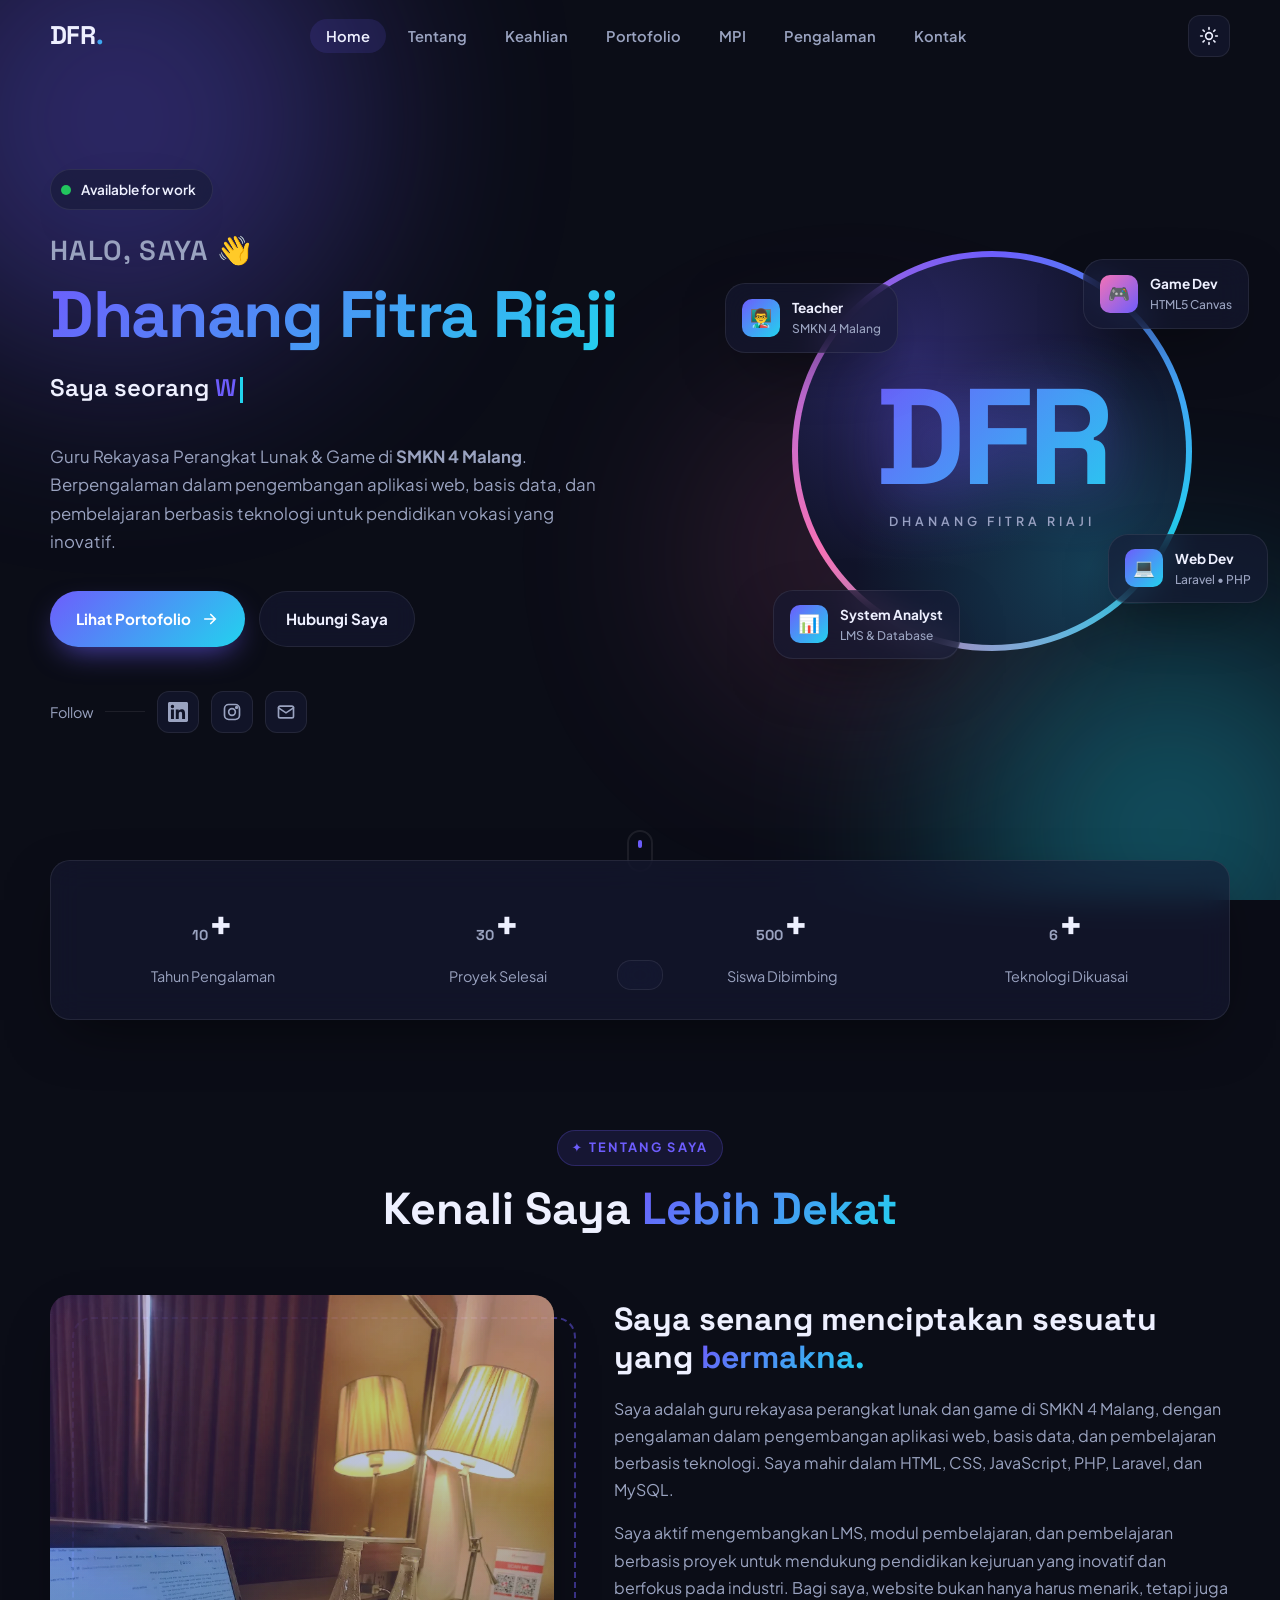
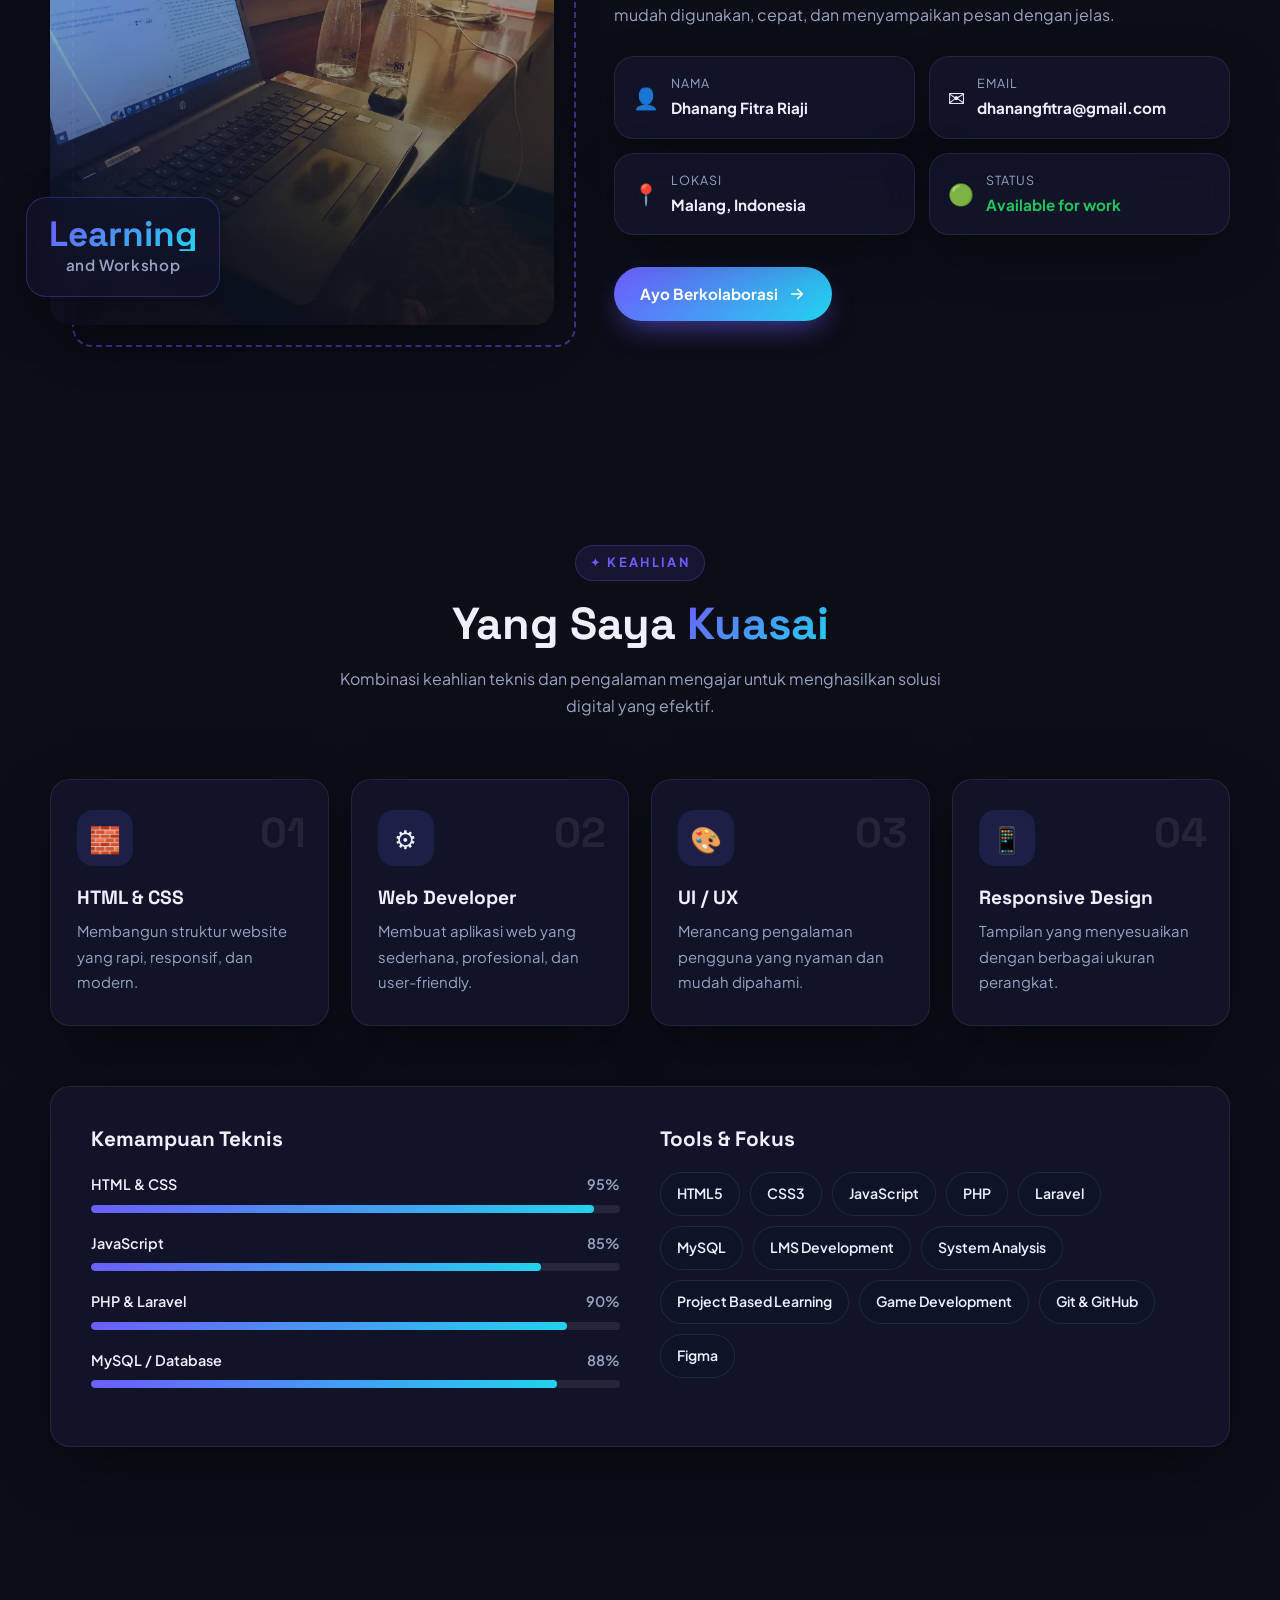
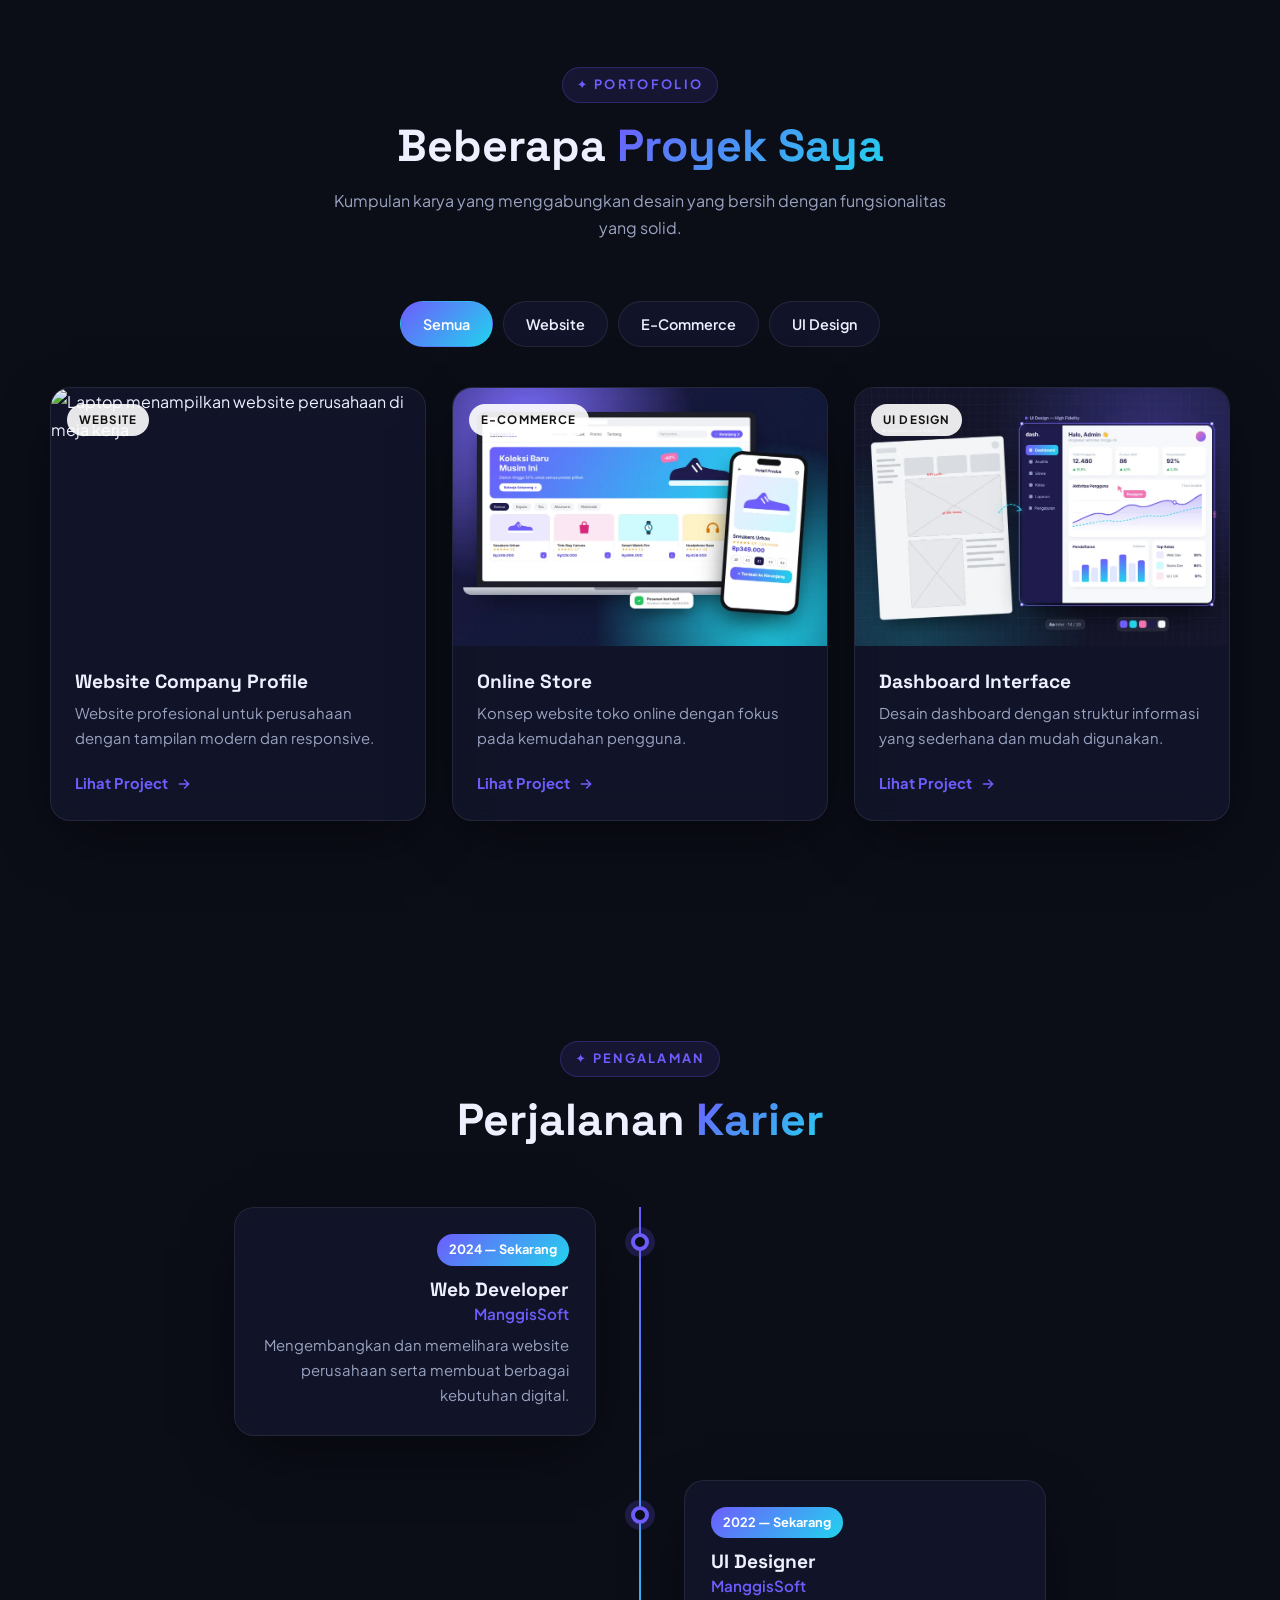
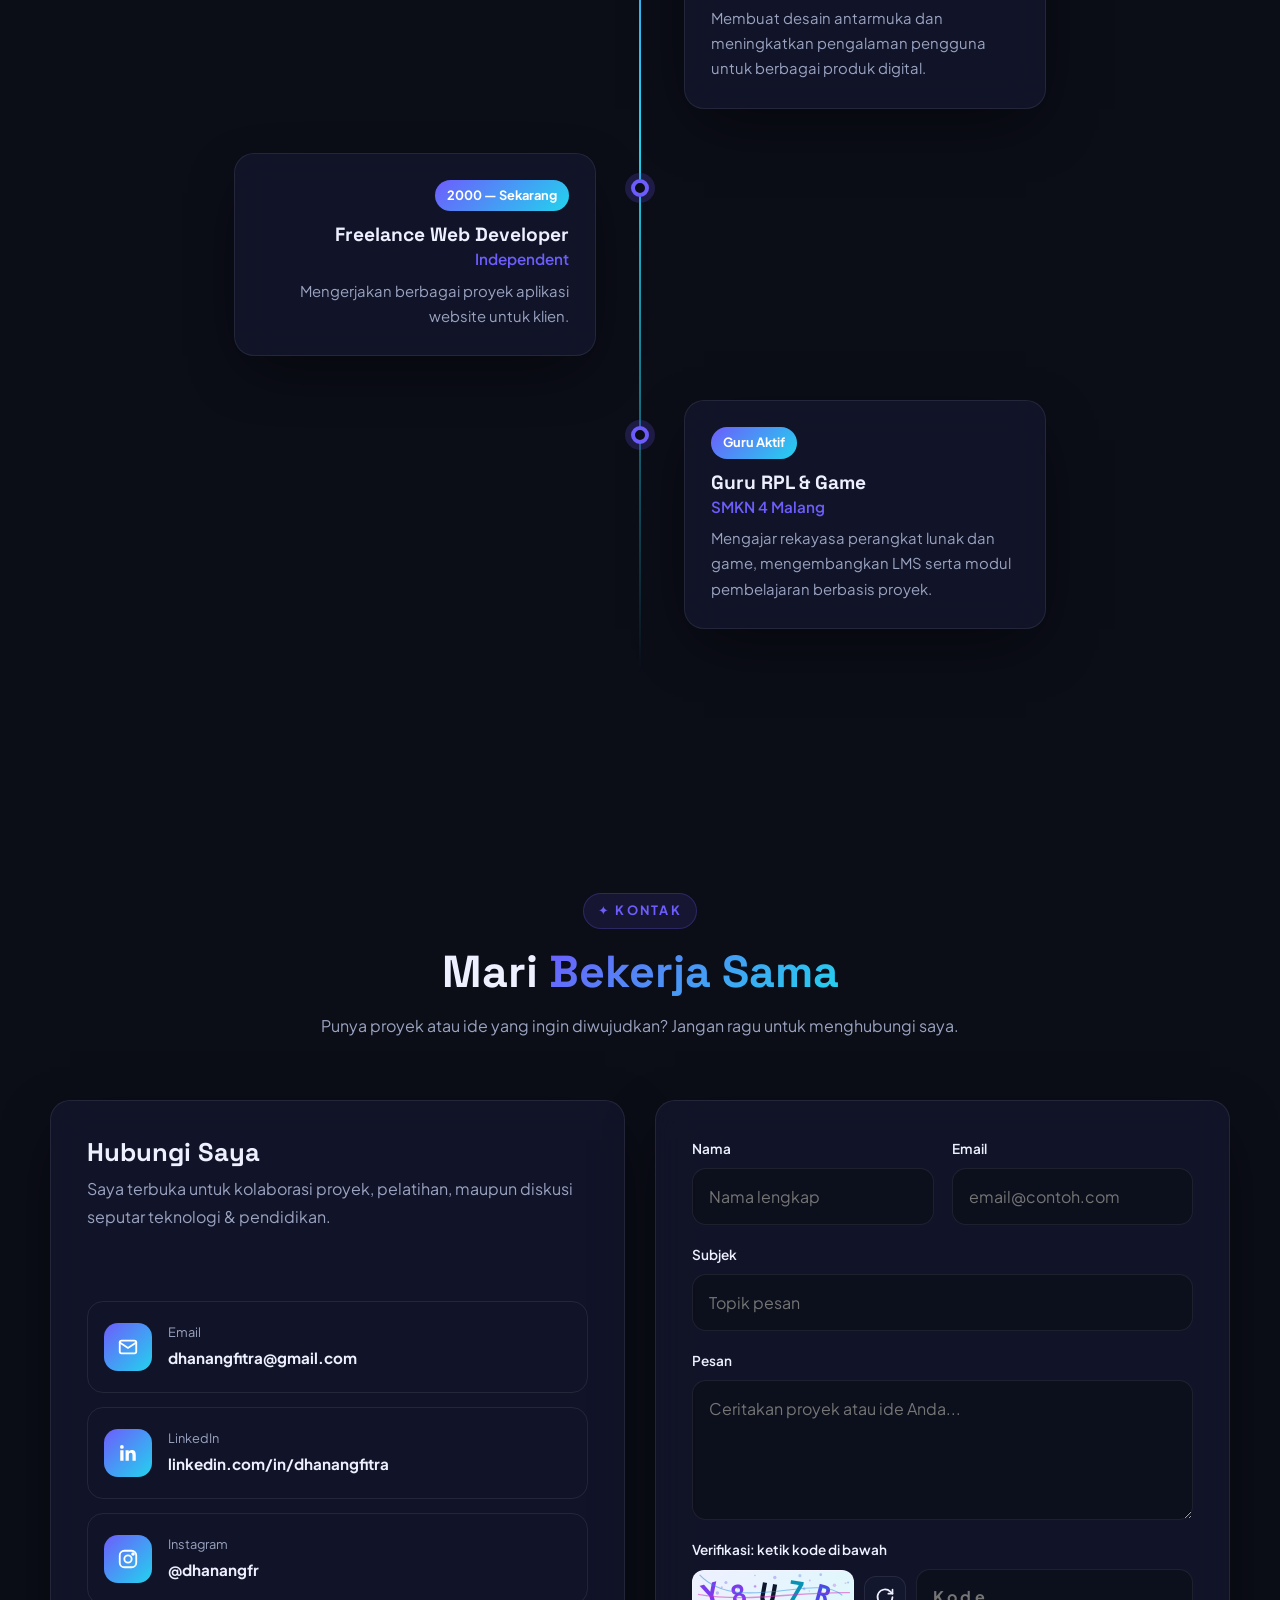
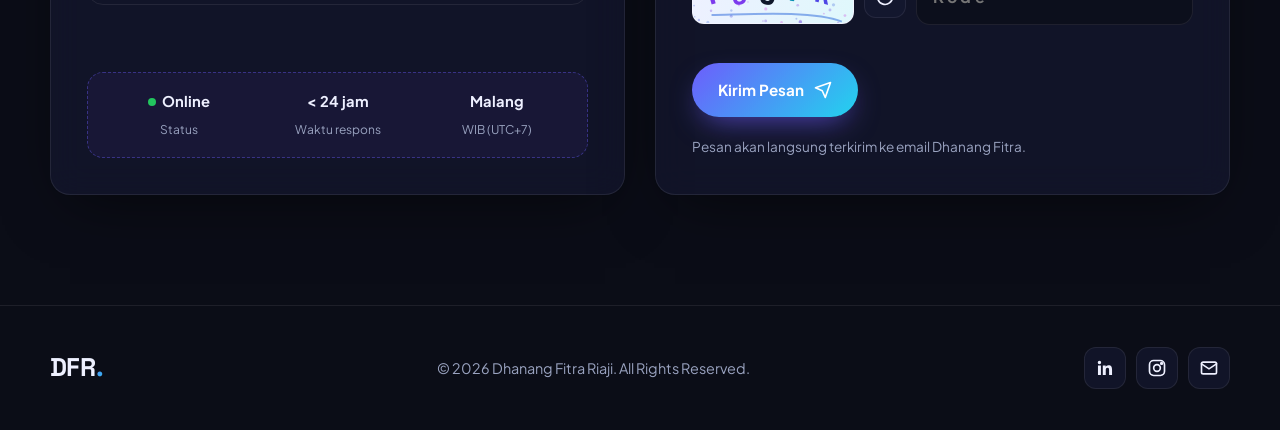
==== commit 0a5fcae8: "Add files via upload" ====
--- a/index.html
+++ b/index.html
@@ -1,19 +1,285 @@
 <!DOCTYPE html>
-<html lang="id">
+<html lang="id" data-theme="dark">
 <head>
-  <base target="_top">
-  <meta charset="utf-8">
-  <meta name="viewport" content="width=device-width, initial-scale=1">
-  <title>Jadwal Lab RPL</title>
-  <link rel="stylesheet" href="css/style.css">
+  <meta charset="UTF-8" />
+  <meta name="viewport" content="width=device-width, initial-scale=1.0" />
+  <meta name="description" content="Portofolio Dhanang Fitra Riaji (DFR) — Guru Rekayasa Perangkat Lunak, Web Developer & System Analyst di Malang." />
+  <meta name="theme-color" content="#0b0d17" />
+  <title>Dhanang Fitra | Teacher • Web Developer • System Analyst</title>
+  <link rel="preconnect" href="https://fonts.googleapis.com" />
+  <link rel="preconnect" href="https://fonts.gstatic.com" crossorigin />
+  <link href="https://fonts.googleapis.com/css2?family=Plus+Jakarta+Sans:wght@400;500;600;700;800&family=Space+Grotesk:wght@500;600;700&display=swap" rel="stylesheet" />
+  <link rel="icon" type="image/svg+xml" href="assets/images/favicon.svg" />
+  <link rel="icon" type="image/png" sizes="180x180" href="assets/images/apple-touch-icon.png" />
+  <link rel="apple-touch-icon" href="assets/images/apple-touch-icon.png" />
+
+  <link rel="stylesheet" href="assets/css/style.css" />
 </head>
 <body>
-  <div id="app"><div class="loading">Memuat aplikasi…</div></div>
-  <div id="modal" class="modal hidden"></div>
-  <div id="toast"></div>
-
-  <script src="js/config.js"></script>
-  <script src="js/api.js"></script>
-  <script src="js/app.js"></script>
+  <div class="progress" id="progress"></div>
+  <div class="bg-blobs"><span></span><span></span><span></span></div>
+
+  <!-- NAVBAR -->
+  <header class="nav" id="nav">
+    <div class="container">
+      <a href="#home" class="logo">DFR<span class="grad-text">.</span></a>
+      <ul class="nav-links" id="navLinks">
+        <li><a href="#home" class="active">Home</a></li>
+        <li><a href="#about">Tentang</a></li>
+        <li><a href="#skills">Keahlian</a></li>
+        <li><a href="#portfolio">Portofolio</a></li>
+        <li><a href="mpi.html">MPI</a></li>
+        <li><a href="#experience">Pengalaman</a></li>
+        <li><a href="#contact">Kontak</a></li>
+      </ul>
+      <div class="nav-actions">
+        <button class="icon-btn theme-toggle" id="themeToggle" aria-label="Ganti tema">
+          <svg class="sun" viewBox="0 0 24 24" fill="none" stroke="currentColor" stroke-width="2" stroke-linecap="round"><circle cx="12" cy="12" r="4"/><path d="M12 2v2M12 20v2M4.9 4.9l1.4 1.4M17.7 17.7l1.4 1.4M2 12h2M20 12h2M4.9 19.1l1.4-1.4M17.7 6.3l1.4-1.4"/></svg>
+          <svg class="moon" viewBox="0 0 24 24" fill="none" stroke="currentColor" stroke-width="2" stroke-linecap="round"><path d="M21 12.8A9 9 0 1 1 11.2 3a7 7 0 0 0 9.8 9.8z"/></svg>
+        </button>
+        <button class="icon-btn menu-btn" id="menuBtn" aria-label="Menu"><div><span></span><span></span><span></span></div></button>
+      </div>
+    </div>
+  </header>
+
+  <main>
+    <!-- HERO -->
+    <section class="hero" id="home">
+      <div class="container hero-grid">
+        <div class="hero-text">
+          <div class="badge card reveal"><span class="dot"></span> Available for work</div>
+          <h1 class="reveal d1"><span class="hi">HALO, SAYA 👋</span><span class="grad-text">Dhanang Fitra Riaji</span></h1>
+          <div class="typed-wrap reveal d2">Saya seorang <span class="typed" id="typed"></span><span class="cursor"></span></div>
+          <p class="lead reveal d2">Guru Rekayasa Perangkat Lunak & Game di <b>SMKN 4 Malang</b>. Berpengalaman dalam pengembangan aplikasi web, basis data, dan pembelajaran berbasis teknologi untuk pendidikan vokasi yang inovatif.</p>
+          <div class="hero-cta reveal d3">
+            <a href="#portfolio" class="btn btn-primary">Lihat Portofolio
+              <svg viewBox="0 0 24 24" fill="none" stroke="currentColor" stroke-width="2.2" stroke-linecap="round"><path d="M5 12h14M13 6l6 6-6 6"/></svg></a>
+            <a href="#contact" class="btn btn-ghost">Hubungi Saya</a>
+          </div>
+          <div class="hero-social reveal d3">
+            <span>Follow</span><span class="line"></span>
+            <a class="icon-btn" href="https://www.linkedin.com/in/dhanang-fitra-09279a427/" target="_blank" rel="noopener" aria-label="LinkedIn">
+              <svg viewBox="0 0 24 24" fill="currentColor"><path d="M20.45 20.45h-3.55v-5.57c0-1.33-.03-3.04-1.85-3.04-1.86 0-2.14 1.45-2.14 2.94v5.67H9.36V9h3.41v1.56h.05c.48-.9 1.64-1.85 3.37-1.85 3.6 0 4.27 2.37 4.27 5.46v6.28zM5.34 7.43a2.06 2.06 0 1 1 0-4.12 2.06 2.06 0 0 1 0 4.12zM7.12 20.45H3.56V9h3.56v11.45zM22.22 0H1.77C.79 0 0 .77 0 1.73v20.54C0 23.23.79 24 1.77 24h20.45c.98 0 1.78-.77 1.78-1.73V1.73C24 .77 23.2 0 22.22 0z"/></svg></a>
+            <a class="icon-btn" href="https://www.instagram.com/dhanangfr" target="_blank" rel="noopener" aria-label="Instagram">
+              <svg viewBox="0 0 24 24" fill="none" stroke="currentColor" stroke-width="2"><rect x="3" y="3" width="18" height="18" rx="5"/><circle cx="12" cy="12" r="4"/><circle cx="17.5" cy="6.5" r="1" fill="currentColor"/></svg></a>
+            <a class="icon-btn" href="mailto:dhanangfitra@gmail.com" aria-label="Email">
+              <svg viewBox="0 0 24 24" fill="none" stroke="currentColor" stroke-width="2" stroke-linecap="round"><rect x="3" y="5" width="18" height="14" rx="2"/><path d="m3 7 9 6 9-6"/></svg></a>
+          </div>
+        </div>
+
+        <div class="hero-visual reveal d2">
+          <div class="photo-ring"><div class="inner">
+            <div class="monogram"><span class="mono-text">DFR</span><span class="mono-sub">Dhanang Fitra Riaji</span></div>
+          </div></div>
+          <div class="floating card f1"><span class="ic">👨‍🏫</span><div>Teacher<small>SMKN 4 Malang</small></div></div>
+          <div class="floating card f2"><span class="ic">💻</span><div>Web Dev<small>Laravel • PHP</small></div></div>
+          <div class="floating card f3"><span class="ic">📊</span><div>System Analyst<small>LMS & Database</small></div></div>
+          <div class="floating card f4"><span class="ic">🎮</span><div>Game Dev<small>HTML5 Canvas</small></div></div>
+        </div>
+      </div>
+      <a href="#stats" class="scroll-hint" aria-label="Scroll ke bawah"></a>
+    </section>
+
+    <!-- STATS -->
+    <div class="container" id="stats">
+      <div class="stats card reveal">
+        <div class="stat"><strong><span class="count" data-to="10">0</span>+</strong><span>Tahun Pengalaman</span></div>
+        <div class="stat"><strong><span class="count" data-to="30">0</span>+</strong><span>Proyek Selesai</span></div>
+        <div class="stat"><strong><span class="count" data-to="500">0</span>+</strong><span>Siswa Dibimbing</span></div>
+        <div class="stat"><strong><span class="count" data-to="6">0</span>+</strong><span>Teknologi Dikuasai</span></div>
+      </div>
+    </div>
+
+    <!-- ABOUT -->
+    <section id="about">
+      <div class="container">
+        <div class="section-head reveal">
+          <span class="eyebrow">✦ Tentang Saya</span>
+          <h2>Kenali Saya <span class="grad-text">Lebih Dekat</span></h2>
+        </div>
+        <div class="about-grid">
+          <div class="about-img reveal">
+            <img src="assets/images/learning-workshop.webp" alt="Learning and Workshop" loading="lazy" />
+            <div class="exp-badge card"><strong class="grad-text">Learning</strong><span>and Workshop</span></div>
+          </div>
+          <div class="about-text reveal d1">
+            <h3>Saya senang menciptakan sesuatu yang <span class="grad-text">bermakna.</span></h3>
+            <p>Saya adalah guru rekayasa perangkat lunak dan game di SMKN 4 Malang, dengan pengalaman dalam pengembangan aplikasi web, basis data, dan pembelajaran berbasis teknologi. Saya mahir dalam HTML, CSS, JavaScript, PHP, Laravel, dan MySQL.</p>
+            <p>Saya aktif mengembangkan LMS, modul pembelajaran, dan pembelajaran berbasis proyek untuk mendukung pendidikan kejuruan yang inovatif dan berfokus pada industri. Bagi saya, website bukan hanya harus menarik, tetapi juga mudah digunakan, cepat, dan menyampaikan pesan dengan jelas.</p>
+            <div class="info-grid">
+              <div class="info card"><span class="ic">👤</span><div><small>Nama</small><b>Dhanang Fitra Riaji</b></div></div>
+              <div class="info card"><span class="ic">✉️</span><div><small>Email</small><b>dhanangfitra@gmail.com</b></div></div>
+              <div class="info card"><span class="ic">📍</span><div><small>Lokasi</small><b>Malang, Indonesia</b></div></div>
+              <div class="info card"><span class="ic">🟢</span><div><small>Status</small><b class="status">Available for work</b></div></div>
+            </div>
+            <a href="#contact" class="btn btn-primary">Ayo Berkolaborasi
+              <svg viewBox="0 0 24 24" fill="none" stroke="currentColor" stroke-width="2.2" stroke-linecap="round"><path d="M5 12h14M13 6l6 6-6 6"/></svg></a>
+          </div>
+        </div>
+      </div>
+    </section>
+
+    <!-- SKILLS -->
+    <section id="skills">
+      <div class="container">
+        <div class="section-head reveal">
+          <span class="eyebrow">✦ Keahlian</span>
+          <h2>Yang Saya <span class="grad-text">Kuasai</span></h2>
+          <p>Kombinasi keahlian teknis dan pengalaman mengajar untuk menghasilkan solusi digital yang efektif.</p>
+        </div>
+        <div class="skills-grid">
+          <div class="skill-card card reveal"><span class="num">01</span><div class="skill-icon">🧱</div><h3>HTML & CSS</h3><p>Membangun struktur website yang rapi, responsif, dan modern.</p></div>
+          <div class="skill-card card reveal d1"><span class="num">02</span><div class="skill-icon">⚙️</div><h3>Web Developer</h3><p>Membuat aplikasi web yang sederhana, profesional, dan user-friendly.</p></div>
+          <div class="skill-card card reveal d2"><span class="num">03</span><div class="skill-icon">🎨</div><h3>UI / UX</h3><p>Merancang pengalaman pengguna yang nyaman dan mudah dipahami.</p></div>
+          <div class="skill-card card reveal d3"><span class="num">04</span><div class="skill-icon">📱</div><h3>Responsive Design</h3><p>Tampilan yang menyesuaikan dengan berbagai ukuran perangkat.</p></div>
+        </div>
+
+        <div class="tech-wrap card reveal">
+          <div>
+            <h3>Kemampuan Teknis</h3>
+            <div class="bar"><div class="bar-top"><span>HTML & CSS</span><span>95%</span></div><div class="bar-track"><div class="bar-fill" data-w="95"></div></div></div>
+            <div class="bar"><div class="bar-top"><span>JavaScript</span><span>85%</span></div><div class="bar-track"><div class="bar-fill" data-w="85"></div></div></div>
+            <div class="bar"><div class="bar-top"><span>PHP & Laravel</span><span>90%</span></div><div class="bar-track"><div class="bar-fill" data-w="90"></div></div></div>
+            <div class="bar"><div class="bar-top"><span>MySQL / Database</span><span>88%</span></div><div class="bar-track"><div class="bar-fill" data-w="88"></div></div></div>
+          </div>
+          <div>
+            <h3>Tools & Fokus</h3>
+            <div class="chips">
+              <span class="chip">HTML5</span><span class="chip">CSS3</span><span class="chip">JavaScript</span><span class="chip">PHP</span>
+              <span class="chip">Laravel</span><span class="chip">MySQL</span><span class="chip">LMS Development</span><span class="chip">System Analysis</span>
+              <span class="chip">Project Based Learning</span><span class="chip">Game Development</span><span class="chip">Git & GitHub</span><span class="chip">Figma</span>
+            </div>
+          </div>
+        </div>
+      </div>
+    </section>
+
+    <!-- PORTFOLIO -->
+    <section id="portfolio">
+      <div class="container">
+        <div class="section-head reveal">
+          <span class="eyebrow">✦ Portofolio</span>
+          <h2>Beberapa <span class="grad-text">Proyek Saya</span></h2>
+          <p>Kumpulan karya yang menggabungkan desain yang bersih dengan fungsionalitas yang solid.</p>
+        </div>
+        <div class="filters reveal">
+          <button class="filter-btn active" data-filter="all">Semua</button>
+          <button class="filter-btn" data-filter="web">Website</button>
+          <button class="filter-btn" data-filter="ecommerce">E-Commerce</button>
+          <button class="filter-btn" data-filter="ui">UI Design</button>
+        </div>
+        <div class="projects">
+          <article class="project card reveal" data-cat="web">
+            <div class="project-img"><span class="tag">WEBSITE</span><img src="https://images.unsplash.com/photo-1658297063569-162817482fb6?w=800&q=80&auto=format&fit=crop" alt="Laptop menampilkan website perusahaan di meja kerja" loading="lazy" /></div>
+            <div class="project-body"><h3>Website Company Profile</h3><p>Website profesional untuk perusahaan dengan tampilan modern dan responsive.</p>
+              <a href="#" class="project-link">Lihat Project <svg viewBox="0 0 24 24" fill="none" stroke="currentColor" stroke-width="2.2" stroke-linecap="round"><path d="M5 12h14M13 6l6 6-6 6"/></svg></a></div>
+          </article>
+          <article class="project card reveal d1" data-cat="ecommerce">
+            <div class="project-img"><span class="tag">E-COMMERCE</span><img src="assets/images/mockup-ecommerce.webp" alt="Mockup website toko online di laptop dan smartphone" loading="lazy" /></div>
+            <div class="project-body"><h3>Online Store</h3><p>Konsep website toko online dengan fokus pada kemudahan pengguna.</p>
+              <a href="#" class="project-link">Lihat Project <svg viewBox="0 0 24 24" fill="none" stroke="currentColor" stroke-width="2.2" stroke-linecap="round"><path d="M5 12h14M13 6l6 6-6 6"/></svg></a></div>
+          </article>
+          <article class="project card reveal d2" data-cat="ui">
+            <div class="project-img"><span class="tag">UI DESIGN</span><img src="assets/images/mockup-ui-design.webp" alt="Mockup wireframe dan UI design dashboard" loading="lazy" /></div>
+            <div class="project-body"><h3>Dashboard Interface</h3><p>Desain dashboard dengan struktur informasi yang sederhana dan mudah digunakan.</p>
+              <a href="#" class="project-link">Lihat Project <svg viewBox="0 0 24 24" fill="none" stroke="currentColor" stroke-width="2.2" stroke-linecap="round"><path d="M5 12h14M13 6l6 6-6 6"/></svg></a></div>
+          </article>
+        </div>
+      </div>
+    </section>
+
+    <!-- EXPERIENCE -->
+    <section id="experience">
+      <div class="container">
+        <div class="section-head reveal">
+          <span class="eyebrow">✦ Pengalaman</span>
+          <h2>Perjalanan <span class="grad-text">Karier</span></h2>
+        </div>
+        <div class="timeline">
+          <div class="t-item reveal"><div class="t-card card"><span class="t-date">2024 — Sekarang</span><h3>Web Developer</h3><h4>ManggisSoft</h4><p>Mengembangkan dan memelihara website perusahaan serta membuat berbagai kebutuhan digital.</p></div></div>
+          <div class="t-item reveal"><div class="t-card card"><span class="t-date">2022 — Sekarang</span><h3>UI Designer</h3><h4>ManggisSoft</h4><p>Membuat desain antarmuka dan meningkatkan pengalaman pengguna untuk berbagai produk digital.</p></div></div>
+          <div class="t-item reveal"><div class="t-card card"><span class="t-date">2000 — Sekarang</span><h3>Freelance Web Developer</h3><h4>Independent</h4><p>Mengerjakan berbagai proyek aplikasi website untuk klien.</p></div></div>
+          <div class="t-item reveal"><div class="t-card card"><span class="t-date">Guru Aktif</span><h3>Guru RPL & Game</h3><h4>SMKN 4 Malang</h4><p>Mengajar rekayasa perangkat lunak dan game, mengembangkan LMS serta modul pembelajaran berbasis proyek.</p></div></div>
+        </div>
+      </div>
+    </section>
+
+    <!-- CONTACT -->
+    <section id="contact">
+      <div class="container">
+        <div class="section-head reveal">
+          <span class="eyebrow">✦ Kontak</span>
+          <h2>Mari <span class="grad-text">Bekerja Sama</span></h2>
+          <p>Punya proyek atau ide yang ingin diwujudkan? Jangan ragu untuk menghubungi saya.</p>
+        </div>
+        <div class="contact-grid">
+          <div class="contact-info card reveal">
+            <div class="contact-head">
+              <h3>Hubungi Saya</h3>
+              <p>Saya terbuka untuk kolaborasi proyek, pelatihan, maupun diskusi seputar teknologi & pendidikan.</p>
+            </div>
+            <div class="c-list">
+            <a class="c-item" href="mailto:dhanangfitra@gmail.com">
+              <span class="ic"><svg viewBox="0 0 24 24" fill="none" stroke="currentColor" stroke-width="2" stroke-linecap="round"><rect x="3" y="5" width="18" height="14" rx="2"/><path d="m3 7 9 6 9-6"/></svg></span>
+              <div><small>Email</small><b>dhanangfitra@gmail.com</b></div></a>
+            <a class="c-item" href="https://www.linkedin.com/in/dhanang-fitra-09279a427/" target="_blank" rel="noopener">
+              <span class="ic"><svg viewBox="0 0 24 24" fill="currentColor"><path d="M20.45 20.45h-3.55v-5.57c0-1.33-.03-3.04-1.85-3.04-1.86 0-2.14 1.45-2.14 2.94v5.67H9.36V9h3.41v1.56h.05c.48-.9 1.64-1.85 3.37-1.85 3.6 0 4.27 2.37 4.27 5.46v6.28zM5.34 7.43a2.06 2.06 0 1 1 0-4.12 2.06 2.06 0 0 1 0 4.12zM7.12 20.45H3.56V9h3.56v11.45z"/></svg></span>
+              <div><small>LinkedIn</small><b>linkedin.com/in/dhanangfitra</b></div></a>
+            <a class="c-item" href="https://www.instagram.com/dhanangfr" target="_blank" rel="noopener">
+              <span class="ic"><svg viewBox="0 0 24 24" fill="none" stroke="currentColor" stroke-width="2"><rect x="3" y="3" width="18" height="18" rx="5"/><circle cx="12" cy="12" r="4"/><circle cx="17.5" cy="6.5" r="1" fill="currentColor"/></svg></span>
+              <div><small>Instagram</small><b>@dhanangfr</b></div></a>
+            </div>
+            <div class="avail">
+              <div><b><span class="dot"></span>Online</b><small>Status</small></div>
+              <div><b>&lt; 24 jam</b><small>Waktu respons</small></div>
+              <div><b>Malang</b><small>WIB (UTC+7)</small></div>
+            </div>
+          </div>
+
+          <form class="contact-form card reveal d1" id="contactForm">
+            <div class="row">
+              <div class="field"><label for="name">Nama</label><input id="name" name="name" placeholder="Nama lengkap" required /></div>
+              <div class="field"><label for="email">Email</label><input id="email" name="email" type="email" placeholder="email@contoh.com" required /></div>
+            </div>
+            <div class="field"><label for="subject">Subjek</label><input id="subject" name="subject" placeholder="Topik pesan" required /></div>
+            <div class="field field-grow"><label for="message">Pesan</label><textarea id="message" name="message" placeholder="Ceritakan proyek atau ide Anda..." required></textarea></div>
+            <!-- honeypot anti-bot (disembunyikan) -->
+            <input type="text" name="_honey" class="hp" tabindex="-1" autocomplete="off" aria-hidden="true" />
+            <div class="field">
+              <label for="captchaInput">Verifikasi: ketik kode di bawah</label>
+              <div class="captcha">
+                <canvas id="captchaCanvas" width="160" height="52" aria-label="Kode captcha"></canvas>
+                <button type="button" class="icon-btn" id="captchaRefresh" aria-label="Ganti kode" title="Ganti kode">
+                  <svg viewBox="0 0 24 24" fill="none" stroke="currentColor" stroke-width="2" stroke-linecap="round" stroke-linejoin="round"><path d="M21 12a9 9 0 1 1-2.6-6.4L21 8"/><path d="M21 3v5h-5"/></svg>
+                </button>
+                <input id="captchaInput" placeholder="Kode" maxlength="6" autocomplete="off" required />
+              </div>
+              <small class="captcha-err" id="captchaErr"></small>
+            </div>
+            <button type="submit" class="btn btn-primary" id="sendBtn" style="align-self:flex-start"><span>Kirim Pesan</span>
+              <svg viewBox="0 0 24 24" fill="none" stroke="currentColor" stroke-width="2.2" stroke-linecap="round" stroke-linejoin="round"><path d="m22 2-7 20-4-9-9-4 20-7z"/></svg></button>
+            <p class="form-note" id="formNote">Pesan akan langsung terkirim ke email Dhanang Fitra.</p>
+          </form>
+        </div>
+      </div>
+    </section>
+  </main>
+
+  <footer>
+    <div class="container">
+      <a href="#home" class="logo">DFR<span class="grad-text">.</span></a>
+      <p>© <span id="year">2026</span> Dhanang Fitra Riaji. All Rights Reserved.</p>
+      <div class="socials">
+        <a class="icon-btn" href="https://www.linkedin.com/in/dhanang-fitra-09279a427/" target="_blank" rel="noopener" aria-label="LinkedIn"><svg viewBox="0 0 24 24" fill="currentColor"><path d="M20.45 20.45h-3.55v-5.57c0-1.33-.03-3.04-1.85-3.04-1.86 0-2.14 1.45-2.14 2.94v5.67H9.36V9h3.41v1.56h.05c.48-.9 1.64-1.85 3.37-1.85 3.6 0 4.27 2.37 4.27 5.46v6.28zM5.34 7.43a2.06 2.06 0 1 1 0-4.12 2.06 2.06 0 0 1 0 4.12zM7.12 20.45H3.56V9h3.56v11.45z"/></svg></a>
+        <a class="icon-btn" href="https://www.instagram.com/dhanangfr" target="_blank" rel="noopener" aria-label="Instagram"><svg viewBox="0 0 24 24" fill="none" stroke="currentColor" stroke-width="2"><rect x="3" y="3" width="18" height="18" rx="5"/><circle cx="12" cy="12" r="4"/><circle cx="17.5" cy="6.5" r="1" fill="currentColor"/></svg></a>
+        <a class="icon-btn" href="mailto:dhanangfitra@gmail.com" aria-label="Email"><svg viewBox="0 0 24 24" fill="none" stroke="currentColor" stroke-width="2" stroke-linecap="round"><rect x="3" y="5" width="18" height="14" rx="2"/><path d="m3 7 9 6 9-6"/></svg></a>
+      </div>
+    </div>
+  </footer>
+
+  <button class="to-top" id="toTop" aria-label="Kembali ke atas"><svg viewBox="0 0 24 24" fill="none" stroke="currentColor" stroke-width="2.4" stroke-linecap="round"><path d="M12 19V5M6 11l6-6 6 6"/></svg></button>
+  <div class="toast card" id="toast"></div>
+
+  <script src="assets/js/main.js" defer></script>
 </body>
 </html>
--- a/assets/css/style.css
+++ b/assets/css/style.css
@@ -0,0 +1,530 @@
+/* Portofolio Dhanang Fitra Riaji — style.css */
+/* ============ TOKENS ============ */
+:root {
+  --bg: #f6f7fb;
+  --bg-2: #ffffff;
+  --surface: rgba(255, 255, 255, 0.75);
+  --border: rgba(15, 23, 42, 0.08);
+  --text: #0f172a;
+  --muted: #5b6478;
+  --primary: #6d5dfc;
+  --accent: #22d3ee;
+  --pink: #f472b6;
+  --grad: linear-gradient(135deg, #6d5dfc 0%, #22d3ee 100%);
+  --shadow: 0 20px 50px -20px rgba(30, 41, 59, 0.25);
+  --radius: 20px;
+  --nav-h: 72px;
+}
+[data-theme="dark"] {
+  --bg: #0b0d17;
+  --bg-2: #11142a;
+  --surface: rgba(22, 26, 52, 0.6);
+  --border: rgba(255, 255, 255, 0.08);
+  --text: #eef0ff;
+  --muted: #9aa3c0;
+  --shadow: 0 20px 60px -20px rgba(0, 0, 0, 0.6);
+}
+
+/* ============ BASE ============ */
+*, *::before, *::after { margin: 0; padding: 0; box-sizing: border-box; }
+html { scroll-behavior: smooth; scroll-padding-top: var(--nav-h); overflow-x: hidden; overflow-x: clip; max-width: 100%; }
+body {
+  font-family: "Plus Jakarta Sans", system-ui, sans-serif;
+  background: var(--bg);
+  color: var(--text);
+  line-height: 1.7;
+  overflow-x: hidden; overflow-x: clip; max-width: 100%;
+  transition: background .4s, color .4s;
+}
+img { max-width: 100%; display: block; }
+a { color: inherit; text-decoration: none; }
+button { font: inherit; cursor: pointer; border: none; background: none; color: inherit; }
+h1, h2, h3, h4 { font-family: "Space Grotesk", sans-serif; line-height: 1.2; }
+.container { width: min(1180px, 100% - 32px); margin-inline: auto; }
+section { padding: 110px 0; position: relative; }
+.grad-text { background: var(--grad); -webkit-background-clip: text; background-clip: text; color: transparent; }
+
+/* background blobs */
+.bg-blobs { position: fixed; inset: 0; z-index: -1; overflow: hidden; pointer-events: none; }
+.bg-blobs span {
+  position: absolute; border-radius: 50%; filter: blur(110px); opacity: .35;
+  animation: float 18s ease-in-out infinite;
+}
+.bg-blobs span:nth-child(1) { width: 480px; height: 480px; background: #6d5dfc; top: -120px; left: -120px; }
+.bg-blobs span:nth-child(2) { width: 420px; height: 420px; background: #22d3ee; bottom: -140px; right: -100px; animation-delay: -6s; }
+.bg-blobs span:nth-child(3) { width: 300px; height: 300px; background: #f472b6; top: 45%; left: 55%; opacity: .18; animation-delay: -12s; }
+@keyframes float {
+  0%, 100% { transform: translate(0, 0) scale(1); }
+  33% { transform: translate(60px, 40px) scale(1.08); }
+  66% { transform: translate(-40px, 60px) scale(.95); }
+}
+
+/* section heading */
+.section-head { text-align: center; max-width: 640px; margin: 0 auto 60px; }
+.eyebrow {
+  display: inline-flex; align-items: center; gap: 8px;
+  font-size: .8rem; font-weight: 700; letter-spacing: .18em; text-transform: uppercase;
+  color: var(--primary); padding: 6px 14px; border-radius: 999px;
+  background: color-mix(in srgb, var(--primary) 12%, transparent);
+  border: 1px solid color-mix(in srgb, var(--primary) 25%, transparent);
+  margin-bottom: 16px;
+}
+.section-head h2 { font-size: clamp(1.9rem, 4vw, 2.8rem); margin-bottom: 14px; }
+.section-head p { color: var(--muted); }
+
+/* buttons */
+.btn {
+  display: inline-flex; align-items: center; gap: 10px;
+  padding: 14px 26px; border-radius: 999px; font-weight: 700; font-size: .95rem;
+  transition: transform .3s, box-shadow .3s, background .3s;
+}
+.btn-primary { background: var(--grad); color: #fff; box-shadow: 0 12px 30px -10px rgba(109, 93, 252, .7); }
+.btn-primary:hover { transform: translateY(-3px); box-shadow: 0 18px 40px -10px rgba(109, 93, 252, .8); }
+.btn-ghost { border: 1.5px solid var(--border); background: var(--surface); backdrop-filter: blur(10px); }
+.btn-ghost:hover { border-color: var(--primary); transform: translateY(-3px); }
+.btn svg { width: 18px; height: 18px; }
+
+.card {
+  background: var(--surface); border: 1px solid var(--border); border-radius: var(--radius);
+  backdrop-filter: blur(16px); -webkit-backdrop-filter: blur(16px); box-shadow: var(--shadow);
+}
+
+/* ============ NAVBAR ============ */
+.nav {
+  transform: translateZ(0); backface-visibility: hidden;
+  position: fixed; top: 0; inset-inline: 0; z-index: 100; height: var(--nav-h);
+  display: flex; align-items: center; transition: background .3s, border-color .3s;
+  border-bottom: 1px solid transparent;
+}
+.nav.scrolled { background: color-mix(in srgb, var(--bg) 78%, transparent); backdrop-filter: blur(16px); border-color: var(--border); }
+.nav .container { display: flex; align-items: center; justify-content: space-between; }
+.logo { font-family: "Space Grotesk", sans-serif; font-weight: 700; font-size: 1.6rem; letter-spacing: -.02em; display: flex; align-items: baseline; gap: 1px; }
+.logo-mark { width: 38px; height: 38px; border-radius: 12px; background: var(--grad); display: grid; place-items: center; color: #fff; font-size: 1rem; }
+.nav-links { display: flex; gap: 6px; list-style: none; }
+.nav-links a {
+  padding: 8px 16px; border-radius: 999px; font-weight: 600; font-size: .92rem; color: var(--muted);
+  transition: color .3s, background .3s;
+}
+.nav-links a:hover, .nav-links a.active { color: var(--text); background: color-mix(in srgb, var(--primary) 14%, transparent); }
+.nav-actions { display: flex; align-items: center; gap: 10px; }
+.icon-btn {
+  width: 42px; height: 42px; border-radius: 12px; display: grid; place-items: center;
+  border: 1px solid var(--border); background: var(--surface); transition: transform .3s, border-color .3s;
+}
+@media (hover: hover) and (pointer: fine) {
+  .icon-btn:hover { border-color: var(--primary); transform: rotate(-10deg); }
+}
+.icon-btn svg { width: 20px; height: 20px; }
+.theme-toggle .sun { display: none; }
+[data-theme="dark"] .theme-toggle .sun { display: block; }
+[data-theme="dark"] .theme-toggle .moon { display: none; }
+.menu-btn { display: none; }
+.menu-btn span { display: block; width: 20px; height: 2px; background: currentColor; border-radius: 2px; transition: .3s; }
+.menu-btn span + span { margin-top: 5px; }
+.menu-btn.open span:nth-child(1) { transform: translateY(7px) rotate(45deg); }
+.menu-btn.open span:nth-child(2) { opacity: 0; }
+.menu-btn.open span:nth-child(3) { transform: translateY(-7px) rotate(-45deg); }
+
+/* ============ HERO ============ */
+.hero { min-height: 100vh; display: flex; align-items: center; padding-top: calc(var(--nav-h) + 40px); }
+.hero-grid { display: grid; grid-template-columns: 1.15fr .85fr; gap: 60px; align-items: center; }
+.badge {
+  display: inline-flex; align-items: center; gap: 10px; padding: 8px 16px 8px 10px; border-radius: 999px;
+  font-size: .85rem; font-weight: 600; margin-bottom: 24px;
+}
+.dot { width: 10px; height: 10px; border-radius: 50%; background: #22c55e; box-shadow: 0 0 0 0 rgba(34, 197, 94, .6); animation: pulse 2s infinite; }
+@keyframes pulse { 70% { box-shadow: 0 0 0 10px rgba(34, 197, 94, 0); } 100% { box-shadow: 0 0 0 0 rgba(34, 197, 94, 0); } }
+.hero h1 { font-size: clamp(2.4rem, 5.8vw, 4.1rem); margin-bottom: 14px; letter-spacing: -.02em; }
+.hero h1 .hi { display: block; font-size: .42em; color: var(--muted); font-weight: 600; letter-spacing: .05em; margin-bottom: 8px; }
+.typed-wrap { font-size: clamp(1.15rem, 2.4vw, 1.5rem); font-weight: 600; margin-bottom: 22px; min-height: 2.2em; font-family: "Space Grotesk"; }
+.typed { color: var(--primary); }
+.cursor { display: inline-block; width: 3px; height: 1.1em; background: var(--accent); margin-left: 4px; vertical-align: middle; animation: blink 1s steps(1) infinite; }
+@keyframes blink { 50% { opacity: 0; } }
+.hero p.lead { color: var(--muted); max-width: 560px; margin-bottom: 34px; font-size: 1.05rem; }
+.hero-cta { display: flex; flex-wrap: wrap; gap: 14px; margin-bottom: 44px; }
+.hero-social { display: flex; gap: 12px; align-items: center; color: var(--muted); font-size: .9rem; }
+.hero-social .line { width: 40px; height: 1px; background: var(--border); }
+
+.hero-visual { position: relative; display: grid; place-items: center; }
+.photo-ring {
+  position: relative; width: min(400px, 82vw); aspect-ratio: 1; border-radius: 50%;
+  padding: 6px; background: conic-gradient(from 0deg, #6d5dfc, #22d3ee, #f472b6, #6d5dfc);
+  animation: spin 10s linear infinite;
+}
+.photo-ring .inner { width: 100%; height: 100%; border-radius: 50%; overflow: hidden; background: var(--bg-2); animation: spin 10s linear infinite reverse; }
+.monogram {
+  width: 100%; height: 100%; display: flex; flex-direction: column; align-items: center; justify-content: center; gap: 6px;
+  background:
+    radial-gradient(circle at 30% 25%, color-mix(in srgb, var(--primary) 28%, transparent), transparent 55%),
+    radial-gradient(circle at 75% 80%, color-mix(in srgb, var(--accent) 22%, transparent), transparent 55%),
+    var(--bg-2);
+}
+.mono-text {
+  font-family: "Space Grotesk", sans-serif; font-weight: 700; line-height: 1;
+  font-size: clamp(4.5rem, 14vw, 8.5rem); letter-spacing: -.04em;
+  background: linear-gradient(135deg, #6d5dfc, #22d3ee 55%, #f472b6);
+  background-size: 200% 200%; -webkit-background-clip: text; background-clip: text; color: transparent;
+  filter: drop-shadow(0 10px 30px rgba(109, 93, 252, .45));
+  animation: shine 6s ease-in-out infinite;
+}
+.mono-sub { font-size: .78rem; font-weight: 600; letter-spacing: .32em; text-transform: uppercase; color: var(--muted); }
+@keyframes shine { 50% { background-position: 100% 100%; } }
+@keyframes spin { to { transform: rotate(360deg); } }
+.floating {
+  position: absolute; padding: 12px 16px; display: flex; align-items: center; gap: 12px;
+  font-size: .85rem; font-weight: 700; animation: bob 5s ease-in-out infinite;
+}
+.floating small { display: block; font-weight: 500; color: var(--muted); font-size: .75rem; }
+.floating .ic { width: 38px; height: 38px; border-radius: 10px; display: grid; place-items: center; font-size: 1.1rem; background: var(--grad); color: #fff; }
+.f1 { top: 8%; left: -6%; }
+.f2 { bottom: 12%; right: -8%; animation-delay: -2.5s; }
+.f3 { bottom: -2%; left: 4%; animation-delay: -1.2s; }
+.f4 { top: 2%; right: -4%; animation-delay: -3.6s; }
+.f4 .ic { background: linear-gradient(135deg, #f472b6, #6d5dfc); }
+@keyframes bob { 50% { transform: translateY(-14px); } }
+
+.scroll-hint { position: absolute; bottom: 28px; left: 50%; transform: translateX(-50%); width: 26px; height: 42px; border: 2px solid var(--border); border-radius: 14px; }
+.scroll-hint::after { content: ""; position: absolute; left: 50%; top: 8px; width: 4px; height: 8px; border-radius: 2px; background: var(--primary); transform: translateX(-50%); animation: scroll 1.8s infinite; }
+@keyframes scroll { to { transform: translate(-50%, 14px); opacity: 0; } }
+
+/* stats */
+.stats { display: grid; grid-template-columns: repeat(4, 1fr); gap: 20px; margin-top: -40px; padding: 30px; }
+.stat { text-align: center; }
+.stat strong { font-family: "Space Grotesk"; font-size: clamp(1.8rem, 4vw, 2.6rem); display: block; }
+.stat span { color: var(--muted); font-size: .9rem; }
+
+/* ============ ABOUT ============ */
+.about-grid { display: grid; grid-template-columns: .9fr 1.1fr; gap: 60px; align-items: center; }
+.about-img { position: relative; }
+.about-img img {
+  border-radius: var(--radius); aspect-ratio: 4/5; object-fit: cover; width: 100%; box-shadow: var(--shadow);
+  opacity: .82; filter: saturate(1.08) contrast(1.04);
+  transition: opacity .5s ease, filter .5s ease;
+}
+/* lapisan warna di atas foto: tint ungu-cyan + gelap di bawah agar label terbaca */
+.about-img::after {
+  content: ""; position: absolute; inset: 0; border-radius: var(--radius); pointer-events: none;
+  background:
+    linear-gradient(to top, rgba(11, 13, 23, .72) 0%, rgba(11, 13, 23, .15) 45%, transparent 70%),
+    linear-gradient(135deg, rgba(109, 93, 252, .22), rgba(34, 211, 238, .12));
+  transition: opacity .5s ease;
+}
+[data-theme="light"] .about-img::after {
+  background:
+    linear-gradient(to top, rgba(15, 23, 42, .45) 0%, transparent 55%),
+    linear-gradient(135deg, rgba(109, 93, 252, .14), rgba(34, 211, 238, .08));
+}
+[data-theme="light"] .about-img img { opacity: .92; }
+.about-img:hover img { opacity: 1; filter: saturate(1.15) contrast(1.05); }
+.about-img:hover::after { opacity: .55; }
+.about-img::before {
+  content: ""; position: absolute; inset: 22px -22px -22px 22px; border-radius: var(--radius);
+  border: 2px dashed color-mix(in srgb, var(--primary) 50%, transparent); z-index: -1;
+}
+.exp-badge {
+  position: absolute; bottom: 28px; left: -24px; padding: 18px 22px; text-align: center; z-index: 2;
+  background: color-mix(in srgb, var(--bg-2) 72%, transparent); backdrop-filter: blur(14px); -webkit-backdrop-filter: blur(14px);
+  border: 1px solid color-mix(in srgb, var(--primary) 30%, transparent);
+}
+.exp-badge strong { font-family: "Space Grotesk"; font-size: 2.2rem; display: block; line-height: 1; }
+.exp-badge span { font-size: .95rem; font-weight: 600; color: var(--muted); letter-spacing: .04em; }
+.about-text h3 { font-size: clamp(1.5rem, 3vw, 2rem); margin-bottom: 18px; }
+.about-text p { color: var(--muted); margin-bottom: 16px; }
+.info-grid { display: grid; grid-template-columns: repeat(2, 1fr); gap: 14px; margin: 28px 0 32px; }
+.info { padding: 16px 18px; display: flex; gap: 12px; align-items: center; }
+.info .ic { font-size: 1.3rem; }
+.info small { display: block; color: var(--muted); font-size: .78rem; text-transform: uppercase; letter-spacing: .08em; }
+.info b { font-size: .95rem; word-break: break-word; }
+.info .status { color: #22c55e; }
+
+/* ============ SKILLS ============ */
+.skills-grid { display: grid; grid-template-columns: repeat(4, 1fr); gap: 22px; }
+.skill-card { padding: 30px 26px; position: relative; overflow: hidden; transition: transform .4s, border-color .4s; }
+.skill-card::before {
+  content: ""; position: absolute; inset: 0; background: var(--grad); opacity: 0; transition: opacity .4s; z-index: -1;
+}
+.skill-card:hover { transform: translateY(-8px); border-color: color-mix(in srgb, var(--primary) 50%, transparent); }
+.skill-card .num { position: absolute; top: 18px; right: 22px; font-family: "Space Grotesk"; font-size: 2.6rem; font-weight: 700; opacity: .08; }
+.skill-icon { width: 56px; height: 56px; border-radius: 16px; display: grid; place-items: center; background: color-mix(in srgb, var(--primary) 15%, transparent); margin-bottom: 20px; font-size: 1.6rem; transition: transform .4s; }
+.skill-card:hover .skill-icon { transform: scale(1.1) rotate(-8deg); }
+.skill-card h3 { font-size: 1.2rem; margin-bottom: 10px; }
+.skill-card p { color: var(--muted); font-size: .93rem; }
+
+.tech-wrap { margin-top: 60px; display: grid; grid-template-columns: 1fr 1fr; gap: 40px; padding: 40px; }
+.tech-wrap h3 { font-size: 1.3rem; margin-bottom: 20px; }
+.bar { margin-bottom: 18px; }
+.bar-top { display: flex; justify-content: space-between; font-weight: 600; font-size: .9rem; margin-bottom: 8px; }
+.bar-top span:last-child { color: var(--muted); }
+.bar-track { height: 8px; border-radius: 99px; background: var(--border); overflow: hidden; }
+.bar-fill { height: 100%; width: 0; border-radius: 99px; background: var(--grad); transition: width 1.6s cubic-bezier(.2, .8, .2, 1); }
+.chips { display: flex; flex-wrap: wrap; gap: 10px; }
+.chip {
+  padding: 9px 16px; border-radius: 999px; font-size: .88rem; font-weight: 600;
+  border: 1px solid var(--border); background: color-mix(in srgb, var(--bg-2) 70%, transparent);
+  transition: .3s;
+}
+.chip:hover { border-color: var(--primary); color: var(--primary); transform: translateY(-2px); }
+
+/* ============ PORTFOLIO ============ */
+.filters { display: flex; justify-content: center; flex-wrap: wrap; gap: 10px; margin-bottom: 40px; }
+.filter-btn { padding: 10px 22px; border-radius: 999px; font-weight: 600; font-size: .9rem; border: 1px solid var(--border); background: var(--surface); transition: .3s; }
+.filter-btn.active, .filter-btn:hover { background: var(--grad); color: #fff; border-color: transparent; }
+.projects { display: grid; grid-template-columns: repeat(3, 1fr); gap: 26px; }
+.project { overflow: hidden; transition: transform .4s, opacity .4s; }
+.project.hide { display: none; }
+.project:hover { transform: translateY(-8px); }
+.project-img { position: relative; overflow: hidden; aspect-ratio: 16/11; }
+.project-img img { width: 100%; height: 100%; object-fit: cover; transition: transform .6s; }
+.project:hover .project-img img { transform: scale(1.08); }
+.project-img::after { content: ""; position: absolute; inset: 0; background: linear-gradient(to top, rgba(11, 13, 23, .7), transparent 60%); opacity: 0; transition: .4s; }
+.project:hover .project-img::after { opacity: 1; }
+.tag {
+  position: absolute; top: 16px; left: 16px; z-index: 2; padding: 6px 12px; border-radius: 999px;
+  font-size: .72rem; font-weight: 700; letter-spacing: .1em; background: rgba(255, 255, 255, .9); color: #111;
+}
+.project-body { padding: 24px; }
+.project-body h3 { font-size: 1.2rem; margin-bottom: 8px; }
+.project-body p { color: var(--muted); font-size: .93rem; margin-bottom: 18px; }
+.project-link { display: inline-flex; align-items: center; gap: 8px; font-weight: 700; color: var(--primary); font-size: .92rem; }
+.project-link svg { width: 16px; transition: transform .3s; }
+.project-link:hover svg { transform: translateX(5px); }
+
+/* ============ EXPERIENCE ============ */
+.timeline { position: relative; max-width: 900px; margin: 0 auto; }
+.timeline::before { content: ""; position: absolute; left: 50%; top: 0; bottom: 0; width: 2px; background: linear-gradient(var(--primary), var(--accent), transparent); transform: translateX(-50%); }
+.t-item { position: relative; width: 50%; padding: 0 44px 44px; }
+.t-item:nth-child(odd) { left: 0; text-align: right; }
+.t-item:nth-child(even) { left: 50%; }
+.t-item::before {
+  content: ""; position: absolute; top: 26px; width: 18px; height: 18px; border-radius: 50%;
+  background: var(--bg); border: 4px solid var(--primary); box-shadow: 0 0 0 6px color-mix(in srgb, var(--primary) 20%, transparent);
+}
+.t-item:nth-child(odd)::before { right: -9px; }
+.t-item:nth-child(even)::before { left: -9px; }
+.t-card { padding: 26px; transition: transform .4s; }
+.t-card:hover { transform: scale(1.02); }
+.t-date { display: inline-block; font-size: .8rem; font-weight: 700; padding: 5px 12px; border-radius: 999px; background: var(--grad); color: #fff; margin-bottom: 12px; }
+.t-card h3 { font-size: 1.2rem; }
+.t-card h4 { color: var(--primary); font-family: "Plus Jakarta Sans"; font-size: .95rem; font-weight: 600; margin: 4px 0 10px; }
+.t-card p { color: var(--muted); font-size: .93rem; }
+
+/* ============ CONTACT ============ */
+.contact-grid { display: grid; grid-template-columns: 1fr 1fr; gap: 30px; align-items: stretch; }
+.contact-info { padding: 36px; display: flex; flex-direction: column; gap: 16px; }
+.contact-head { margin-bottom: 4px; }
+.contact-head p { color: var(--muted); margin-top: 8px; }
+.c-list { display: flex; flex-direction: column; gap: 14px; flex: 1; justify-content: center; }
+.c-list .c-item { flex: 1; max-height: 92px; }
+.avail {
+  margin-top: auto; display: grid; grid-template-columns: repeat(3, 1fr); gap: 10px;
+  padding: 16px; border-radius: 16px; border: 1px dashed color-mix(in srgb, var(--primary) 40%, transparent);
+  background: color-mix(in srgb, var(--primary) 7%, transparent);
+}
+.avail div { text-align: center; }
+.avail b { display: flex; align-items: center; justify-content: center; gap: 6px; font-size: .92rem; }
+.avail small { color: var(--muted); font-size: .75rem; }
+.avail .dot { width: 8px; height: 8px; }
+.contact-info h3 { font-size: 1.6rem; }
+.c-item { display: flex; align-items: center; gap: 16px; padding: 16px; border-radius: 16px; border: 1px solid var(--border); transition: .3s; }
+.c-item:hover { border-color: var(--primary); transform: translateX(6px); }
+.c-item .ic { width: 48px; height: 48px; flex-shrink: 0; border-radius: 14px; display: grid; place-items: center; background: var(--grad); color: #fff; }
+.c-item .ic svg { width: 22px; height: 22px; }
+.c-item small { display: block; color: var(--muted); font-size: .8rem; }
+.c-item b { font-size: .95rem; word-break: break-all; }
+form.contact-form { padding: 36px; display: flex; flex-direction: column; gap: 18px; }
+.contact-form .field-grow { flex: 1; }
+.contact-form .field-grow textarea { flex: 1; }
+.row { display: grid; grid-template-columns: 1fr 1fr; gap: 18px; }
+.field { display: flex; flex-direction: column; gap: 8px; }
+.field label { font-size: .85rem; font-weight: 600; }
+.field input, .field textarea {
+  font: inherit; color: var(--text); background: color-mix(in srgb, var(--bg) 60%, transparent);
+  border: 1px solid var(--border); border-radius: 14px; padding: 14px 16px; outline: none; transition: border-color .3s, box-shadow .3s;
+}
+.field textarea { resize: vertical; min-height: 140px; }
+.field input:focus, .field textarea:focus { border-color: var(--primary); box-shadow: 0 0 0 4px color-mix(in srgb, var(--primary) 18%, transparent); }
+.form-note { font-size: .85rem; color: var(--muted); }
+.form-note.ok { color: #22c55e; } .form-note.err { color: #f87171; }
+.hp { position: absolute; left: -9999px; width: 1px; height: 1px; opacity: 0; }
+.captcha { display: flex; align-items: center; gap: 10px; flex-wrap: wrap; }
+.captcha canvas { border-radius: 12px; border: 1px solid var(--border); background: #f1f3ff; user-select: none; }
+.captcha input {
+  flex: 1; min-width: 120px; font: inherit; font-weight: 700; letter-spacing: .2em; color: var(--text);
+  background: color-mix(in srgb, var(--bg) 60%, transparent); border: 1px solid var(--border);
+  border-radius: 14px; padding: 13px 16px; outline: none; transition: border-color .3s, box-shadow .3s;
+}
+.captcha input:focus { border-color: var(--primary); box-shadow: 0 0 0 4px color-mix(in srgb, var(--primary) 18%, transparent); }
+.captcha input.bad { border-color: #f87171; animation: shake .4s; }
+.captcha-err { color: #f87171; font-size: .8rem; min-height: 1em; }
+@keyframes shake { 25% { transform: translateX(-6px); } 75% { transform: translateX(6px); } }
+#sendBtn[disabled] { opacity: .7; cursor: wait; transform: none; }
+.spin { width: 18px; height: 18px; border: 2.5px solid rgba(255,255,255,.4); border-top-color: #fff; border-radius: 50%; animation: spin .8s linear infinite; }
+
+/* ============ FOOTER ============ */
+footer { padding: 40px 0; border-top: 1px solid var(--border); }
+footer .container { display: flex; justify-content: space-between; align-items: center; gap: 20px; flex-wrap: wrap; }
+footer p { color: var(--muted); font-size: .9rem; }
+.socials { display: flex; gap: 10px; }
+
+.to-top {
+  backface-visibility: hidden; will-change: opacity, transform;
+  position: fixed; right: 22px; bottom: 22px; z-index: 90; width: 50px; height: 50px; border-radius: 16px;
+  background: var(--grad); color: #fff; display: grid; place-items: center; box-shadow: 0 12px 30px -10px rgba(109, 93, 252, .8);
+  opacity: 0; visibility: hidden; transform: translateY(20px); transition: .4s;
+}
+.to-top.show { opacity: 1; visibility: visible; transform: none; }
+.to-top svg { width: 22px; }
+
+.progress { position: fixed; top: 0; left: 0; height: 3px; width: 0; background: var(--grad); z-index: 200; }
+
+/* reveal */
+.reveal { opacity: 0; transform: translateY(40px); transition: opacity .9s ease, transform .9s ease; }
+.reveal.in { opacity: 1; transform: none; }
+.reveal.d1 { transition-delay: .1s; } .reveal.d2 { transition-delay: .2s; } .reveal.d3 { transition-delay: .3s; }
+
+.toast { position: fixed; left: 50%; bottom: 30px; transform: translate(-50%, 120px); padding: 14px 22px; border-radius: 14px; font-weight: 600; z-index: 300; transition: transform .4s; }
+.toast.show { transform: translate(-50%, 0); }
+
+/* ============ RESPONSIVE ============ */
+@media (max-width: 1024px) {
+  .skills-grid { grid-template-columns: repeat(2, 1fr); }
+  .projects { grid-template-columns: repeat(2, 1fr); }
+  .f1 { left: 0; } .f2 { right: 0; } .f4 { right: 0; }
+}
+@media (max-width: 860px) {
+  section { padding: 80px 0; }
+  .menu-btn { display: grid; place-items: center; }
+  .nav-links {
+    position: fixed; top: var(--nav-h); left: 16px; right: 16px; flex-direction: column; gap: 4px;
+    padding: 16px; border-radius: var(--radius); background: var(--bg-2); border: 1px solid var(--border); box-shadow: var(--shadow);
+    opacity: 0; visibility: hidden; transform: translateY(-14px); transition: .3s;
+  }
+  .nav-links.open { opacity: 1; visibility: visible; transform: none; }
+  .nav-links a { display: block; padding: 12px 16px; }
+  .hero-grid, .about-grid, .contact-grid, .tech-wrap { grid-template-columns: 1fr; }
+  .hero { text-align: center; }
+  .hero-visual { order: -1; }
+  .hero p.lead { margin-inline: auto; }
+  .hero-cta, .hero-social { justify-content: center; }
+  .photo-ring { width: min(300px, 72vw); }
+  .scroll-hint { display: none; }
+  .stats { grid-template-columns: repeat(2, 1fr); margin-top: 0; }
+  .about-img { max-width: 440px; margin: 0 auto; }
+  .exp-badge { left: 10px; }
+  .timeline::before { left: 10px; }
+  .t-item, .t-item:nth-child(even) { width: 100%; left: 0; text-align: left; padding: 0 0 32px 44px; }
+  .t-item:nth-child(odd)::before, .t-item:nth-child(even)::before { left: 1px; right: auto; }
+  .tech-wrap { padding: 28px; }
+}
+@media (max-width: 560px) {
+  .skills-grid, .projects, .info-grid, .row { grid-template-columns: 1fr; }
+  /* 4 kartu di 4 sudut ring, semuanya tampil di HP */
+  .hero-visual { padding: 34px 0; }
+  .floating { padding: 7px 10px; gap: 8px; font-size: .72rem; line-height: 1.25; border-radius: 14px; text-align: left; }
+  .floating small { font-size: .64rem; }
+  .floating .ic { width: 28px; height: 28px; font-size: .85rem; border-radius: 8px; }
+  .f1 { top: 2px; left: 0; right: auto; bottom: auto; }
+  .f4 { top: 2px; right: 0; left: auto; bottom: auto; }
+  .f3 { bottom: 2px; left: 0; right: auto; top: auto; display: flex; }
+  .f2 { bottom: 2px; right: 0; left: auto; top: auto; }
+  .contact-info, form.contact-form { padding: 24px; }
+  .avail { padding: 12px 8px; }
+  .avail b { font-size: .82rem; }
+  footer .container { flex-direction: column; text-align: center; }
+}
+/* ============ HALAMAN MPI ============ */
+.mpi-hero h1 { font-size: clamp(2.3rem, 5.4vw, 3.9rem); }
+.mpi-points { display: flex; flex-wrap: wrap; gap: 10px; margin: -12px 0 32px; }
+.mpi-points span {
+  font-size: .85rem; font-weight: 600; padding: 7px 14px; border-radius: 999px;
+  border: 1px solid var(--border); background: var(--surface); color: var(--text);
+}
+.mpi-cards .project { display: flex; flex-direction: column; }
+.mpi-cards .project-body { display: flex; flex-direction: column; flex: 1; }
+.mpi-cards .project-link { margin-top: auto; }
+.mpi-feats { list-style: none; display: grid; gap: 8px; margin: -4px 0 22px; }
+.mpi-feats li { position: relative; padding-left: 26px; font-size: .9rem; color: var(--text); }
+.mpi-feats li::before {
+  content: "✓"; position: absolute; left: 0; top: 2px; width: 18px; height: 18px; border-radius: 6px;
+  display: grid; place-items: center; font-size: .7rem; font-weight: 800; color: #fff; background: var(--grad);
+}
+.page-mpi .mono-sub { letter-spacing: .26em; }
+@media (max-width: 860px) {
+  .mpi-points { justify-content: center; }
+}
+
+/* tombol aksi kartu MPI */
+.btn-sm { padding: 11px 20px; font-size: .88rem; gap: 8px; }
+.btn-sm svg { width: 16px; height: 16px; }
+.mpi-actions { margin-top: auto; display: grid; grid-template-columns: 1fr 1fr; gap: 10px; }
+.mpi-actions .btn { justify-content: center; }
+/* cover MPI: gambar utuh, proporsional, di tengah + latar blur dari gambar yang sama */
+.mpi-cards .project-img { aspect-ratio: 16 / 9; display: grid; place-items: center; background: var(--bg-2); isolation: isolate; }
+.mpi-cards .project-img::before {
+  content: ""; position: absolute; inset: -20px; z-index: -1;
+  background: var(--cover) center / cover no-repeat; filter: blur(18px) saturate(1.2); opacity: .55;
+}
+.mpi-cards .project-img img { object-fit: contain; object-position: center; }
+.mpi-cards .project:hover .project-img img { transform: scale(1.03); }
+.mpi-tag {
+  align-self: flex-start; font-size: .7rem; font-weight: 800; letter-spacing: .12em; text-transform: uppercase;
+  padding: 5px 11px; border-radius: 999px; margin-bottom: 12px; color: var(--primary);
+  background: color-mix(in srgb, var(--primary) 12%, transparent); border: 1px solid color-mix(in srgb, var(--primary) 28%, transparent);
+}
+
+/* popup QR */
+.qr-modal { position: fixed; inset: 0; z-index: 500; display: grid; place-items: center; padding: 16px; }
+.qr-modal[hidden] { display: none; }
+.qr-backdrop { position: absolute; inset: 0; background: rgba(5, 7, 15, .72); backdrop-filter: blur(6px); -webkit-backdrop-filter: blur(6px); animation: qrFade .25s ease; }
+.qr-box {
+  position: relative; width: min(380px, 100%); max-height: calc(100vh - 32px); overflow-y: auto;
+  padding: 30px 26px 26px; text-align: center; background: var(--bg-2);
+  animation: qrPop .3s cubic-bezier(.2, .9, .3, 1.2);
+}
+.qr-box .eyebrow { margin-bottom: 10px; }
+.qr-box h3 { font-size: 1.5rem; margin-bottom: 6px; }
+.qr-desc { color: var(--muted); font-size: .9rem; margin-bottom: 18px; }
+.qr-frame {
+  width: min(260px, 100%); aspect-ratio: 1; margin: 0 auto 14px; padding: 14px; border-radius: 20px; background: #fff;
+  box-shadow: 0 0 0 4px color-mix(in srgb, var(--primary) 35%, transparent), 0 20px 40px -18px rgba(109, 93, 252, .7);
+}
+.qr-frame img { width: 100%; height: 100%; object-fit: contain; image-rendering: pixelated; }
+.qr-link { display: inline-block; font-size: .85rem; font-weight: 600; color: var(--primary); margin-bottom: 18px; word-break: break-all; }
+.qr-btns { display: grid; grid-template-columns: 1fr 1fr; gap: 10px; }
+.qr-btns .btn { justify-content: center; }
+.qr-close { position: absolute; top: 14px; right: 14px; width: 38px; height: 38px; }
+body.modal-open { overflow: hidden; }
+@keyframes qrFade { from { opacity: 0; } }
+@keyframes qrPop { from { opacity: 0; transform: translateY(20px) scale(.95); } }
+
+/* ============ MOBILE / TOUCH STABILITY ============ */
+/* Di perangkat sentuh: matikan efek hover yang "tertinggal" setelah disentuh */
+@media (hover: none) {
+  .btn-primary:hover, .btn-ghost:hover, .skill-card:hover, .chip:hover, .project:hover,
+  .t-card:hover, .c-item:hover, .icon-btn:hover { transform: none; }
+  .project:hover .project-img img { transform: none; }
+  .skill-card:hover .skill-icon { transform: none; }
+}
+@media (max-width: 860px) {
+  /* latar blur dibuat diam & lebih ringan agar tombol yang menempel di layar tidak berkedip */
+  .bg-blobs span { animation: none; filter: blur(70px); opacity: .28; }
+  .bg-blobs span:nth-child(1) { width: 300px; height: 300px; }
+  .bg-blobs span:nth-child(2) { width: 280px; height: 280px; }
+  .bg-blobs span:nth-child(3) { display: none; }
+  /* navbar padat (tanpa efek kaca) dan tidak berganti-ganti saat scroll */
+  .about-img::before { inset: 14px -8px -14px 8px; }
+  .nav, .nav.scrolled {
+    background: var(--bg);
+    backdrop-filter: none; -webkit-backdrop-filter: none; border-color: var(--border);
+    transition: none;
+  }
+  .card, .btn-ghost, .exp-badge { backdrop-filter: none; -webkit-backdrop-filter: none; }
+  .card { background: color-mix(in srgb, var(--bg-2) 92%, transparent); }
+  .icon-btn { transition: border-color .2s; background: var(--bg-2); }
+  .to-top { transition: opacity .3s, visibility .3s; transform: none; }
+}
+
+@media (prefers-reduced-motion: reduce) {
+  *, *::before, *::after { animation: none !important; transition: none !important; }
+  .reveal { opacity: 1; transform: none; }
+}
